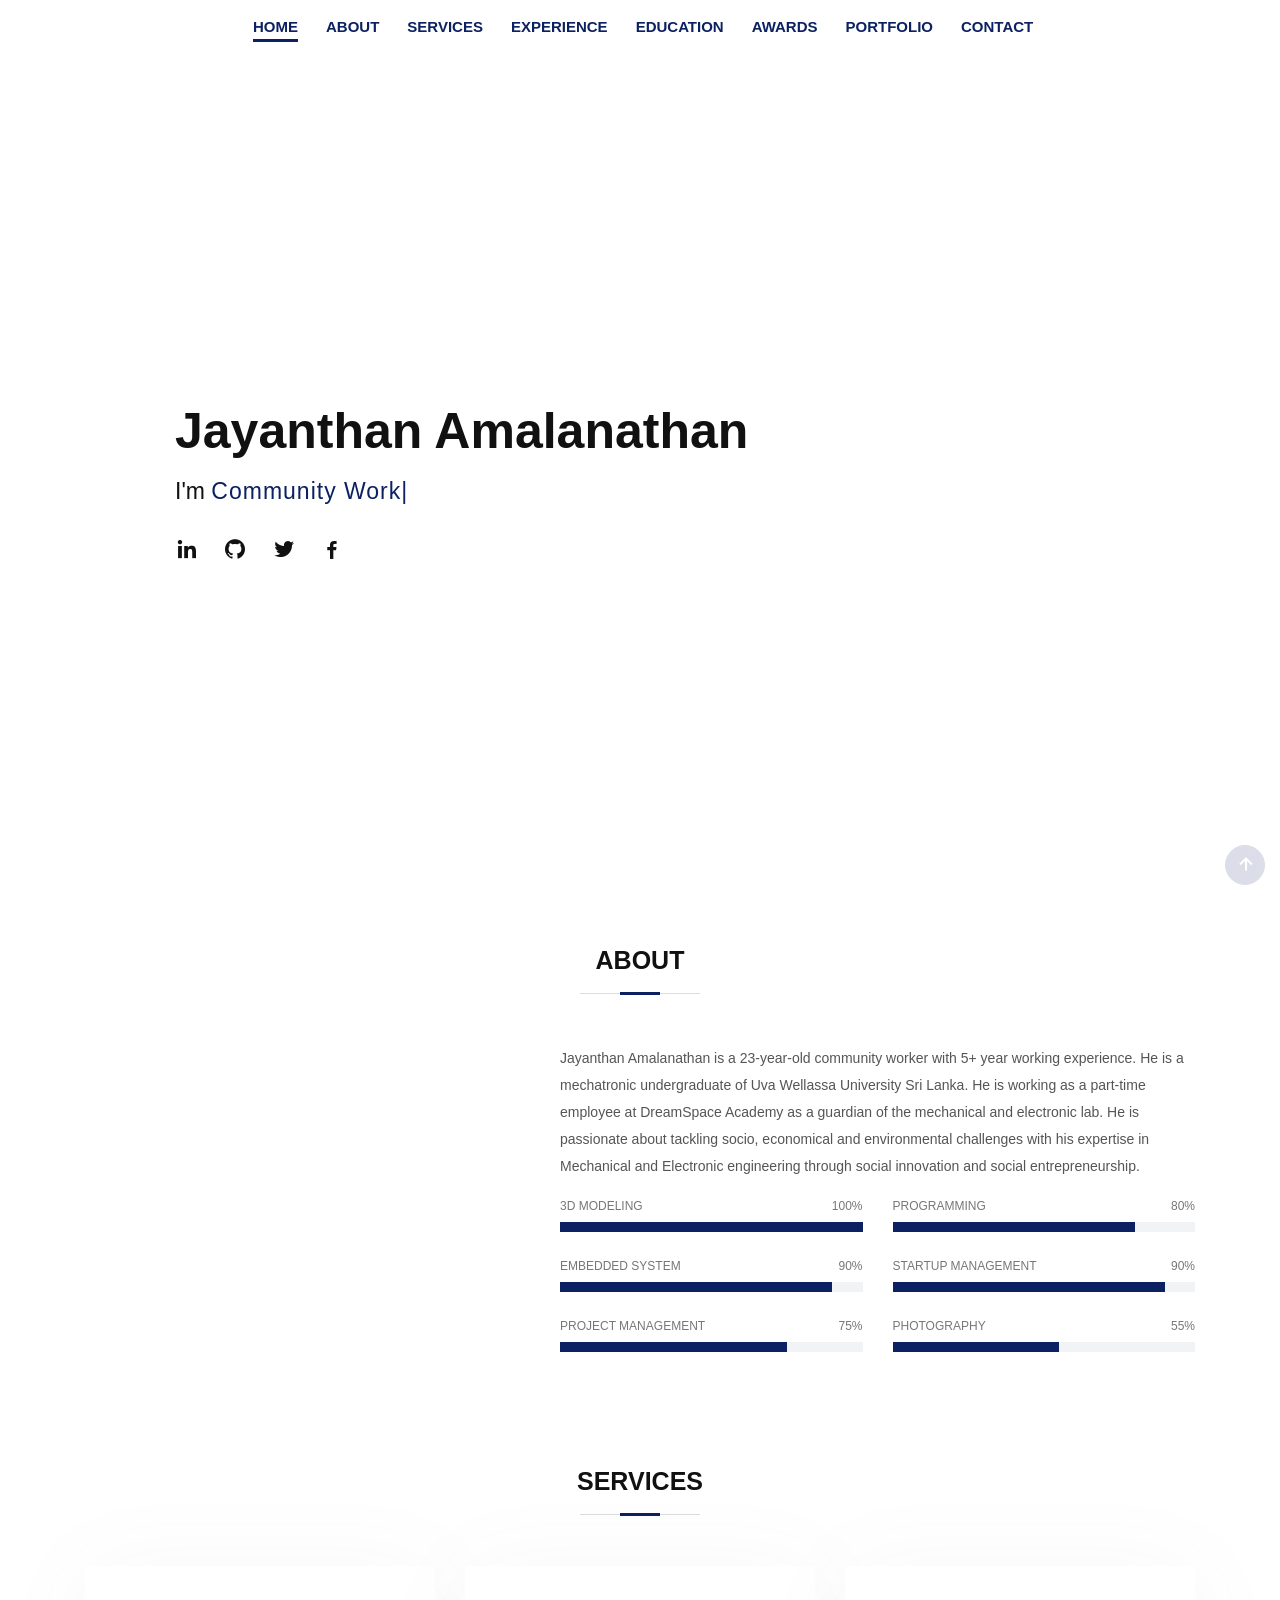
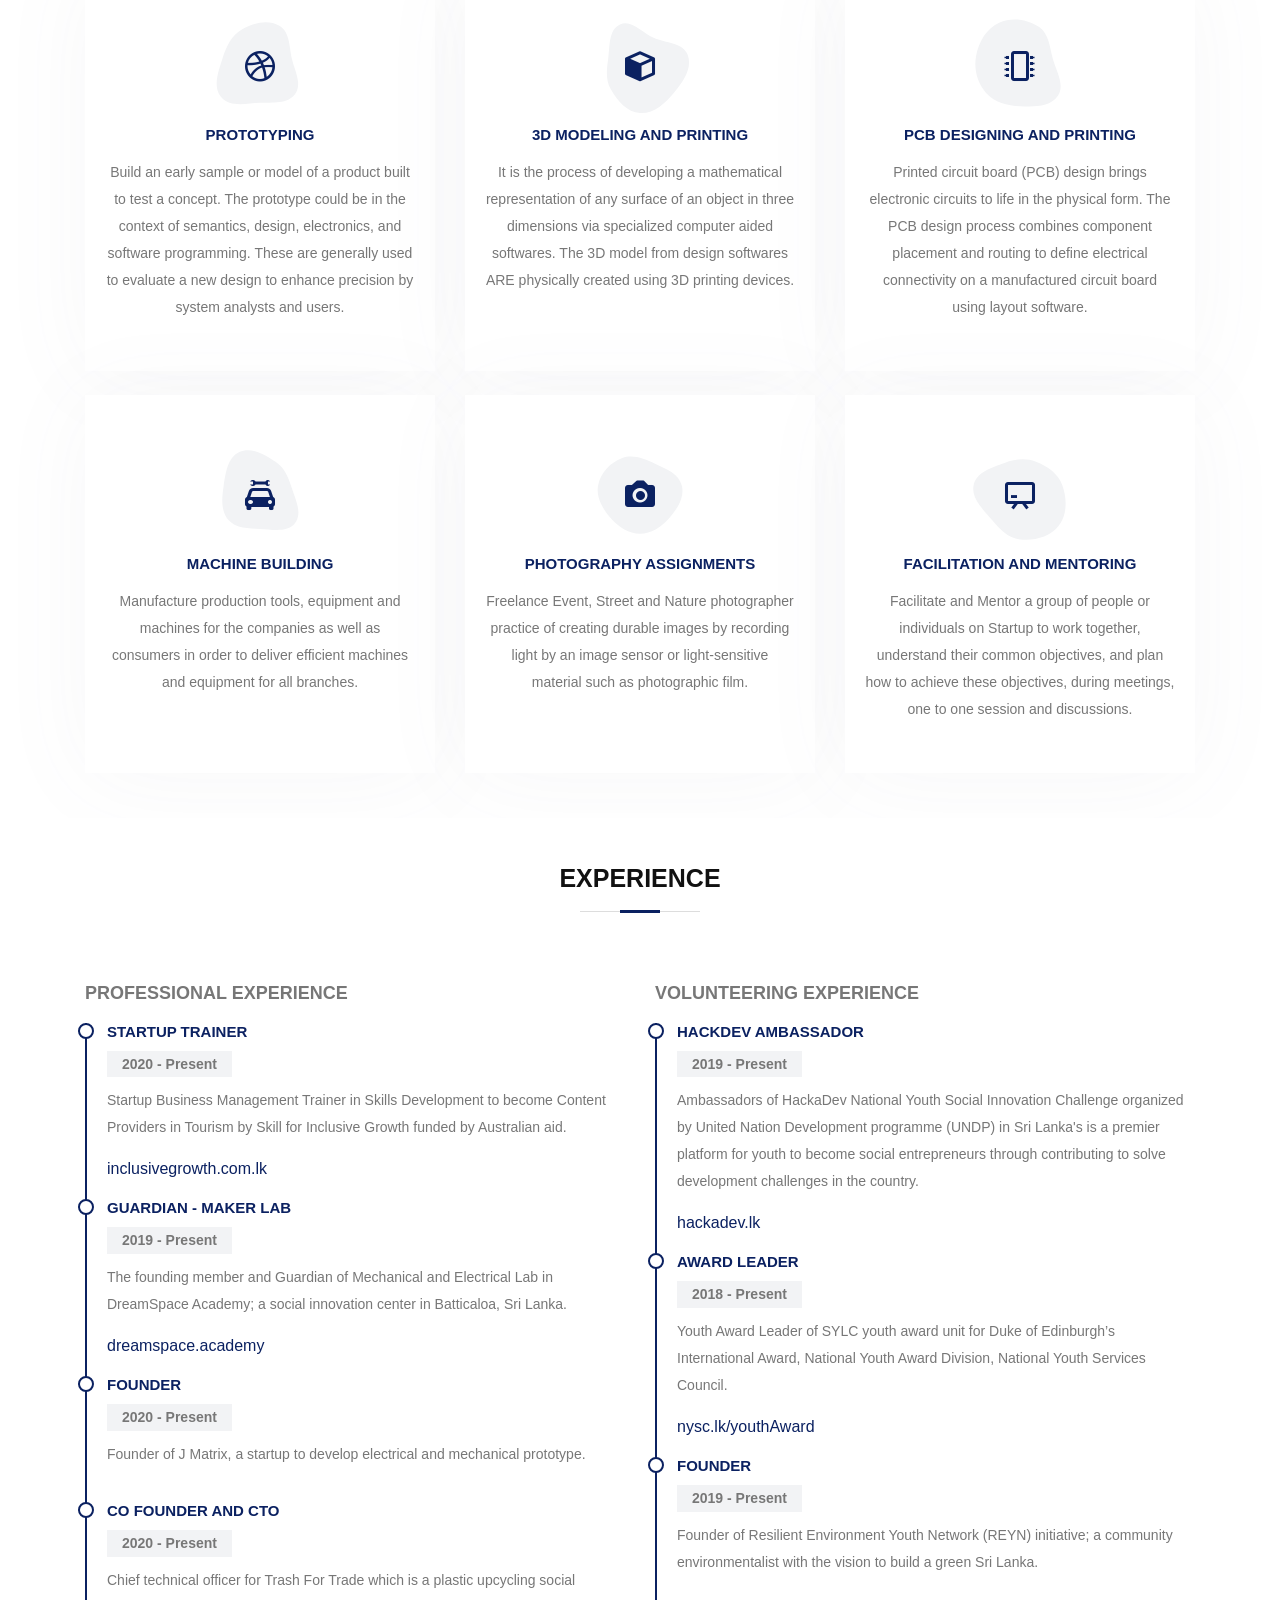
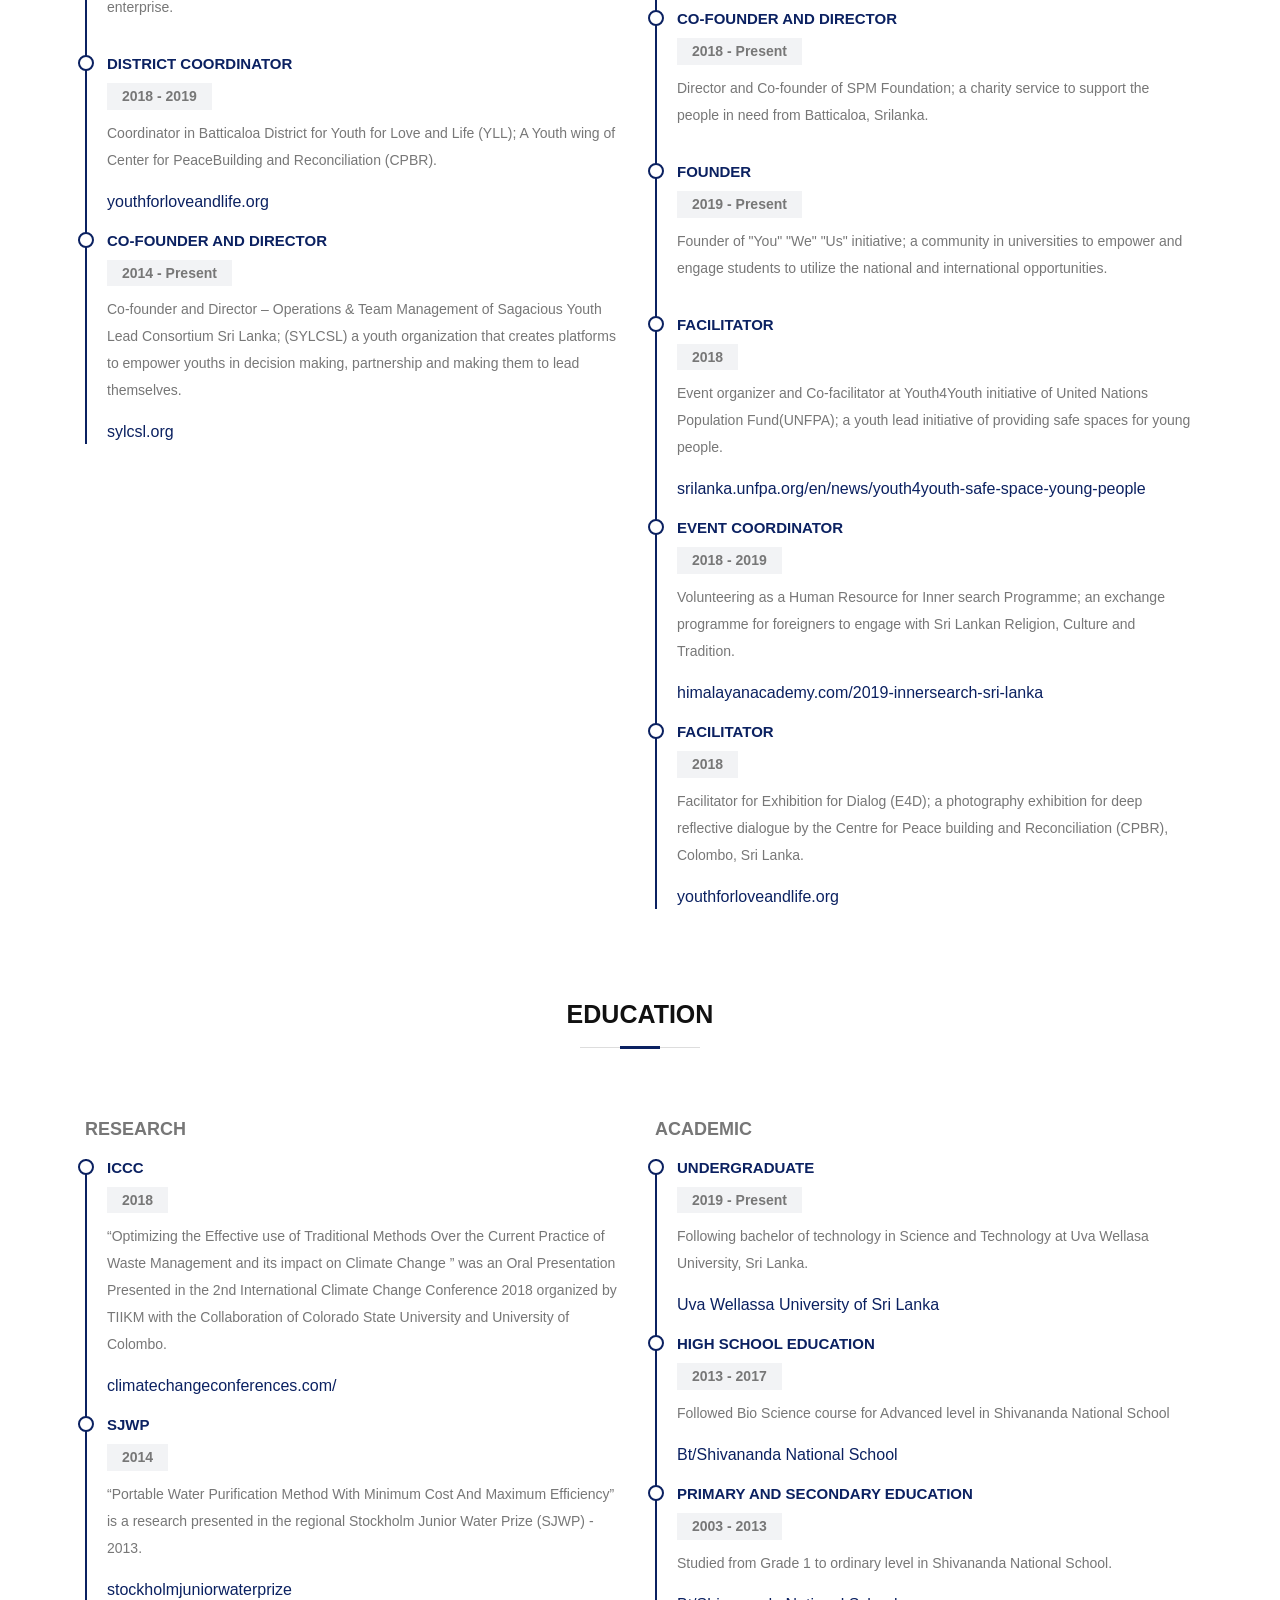
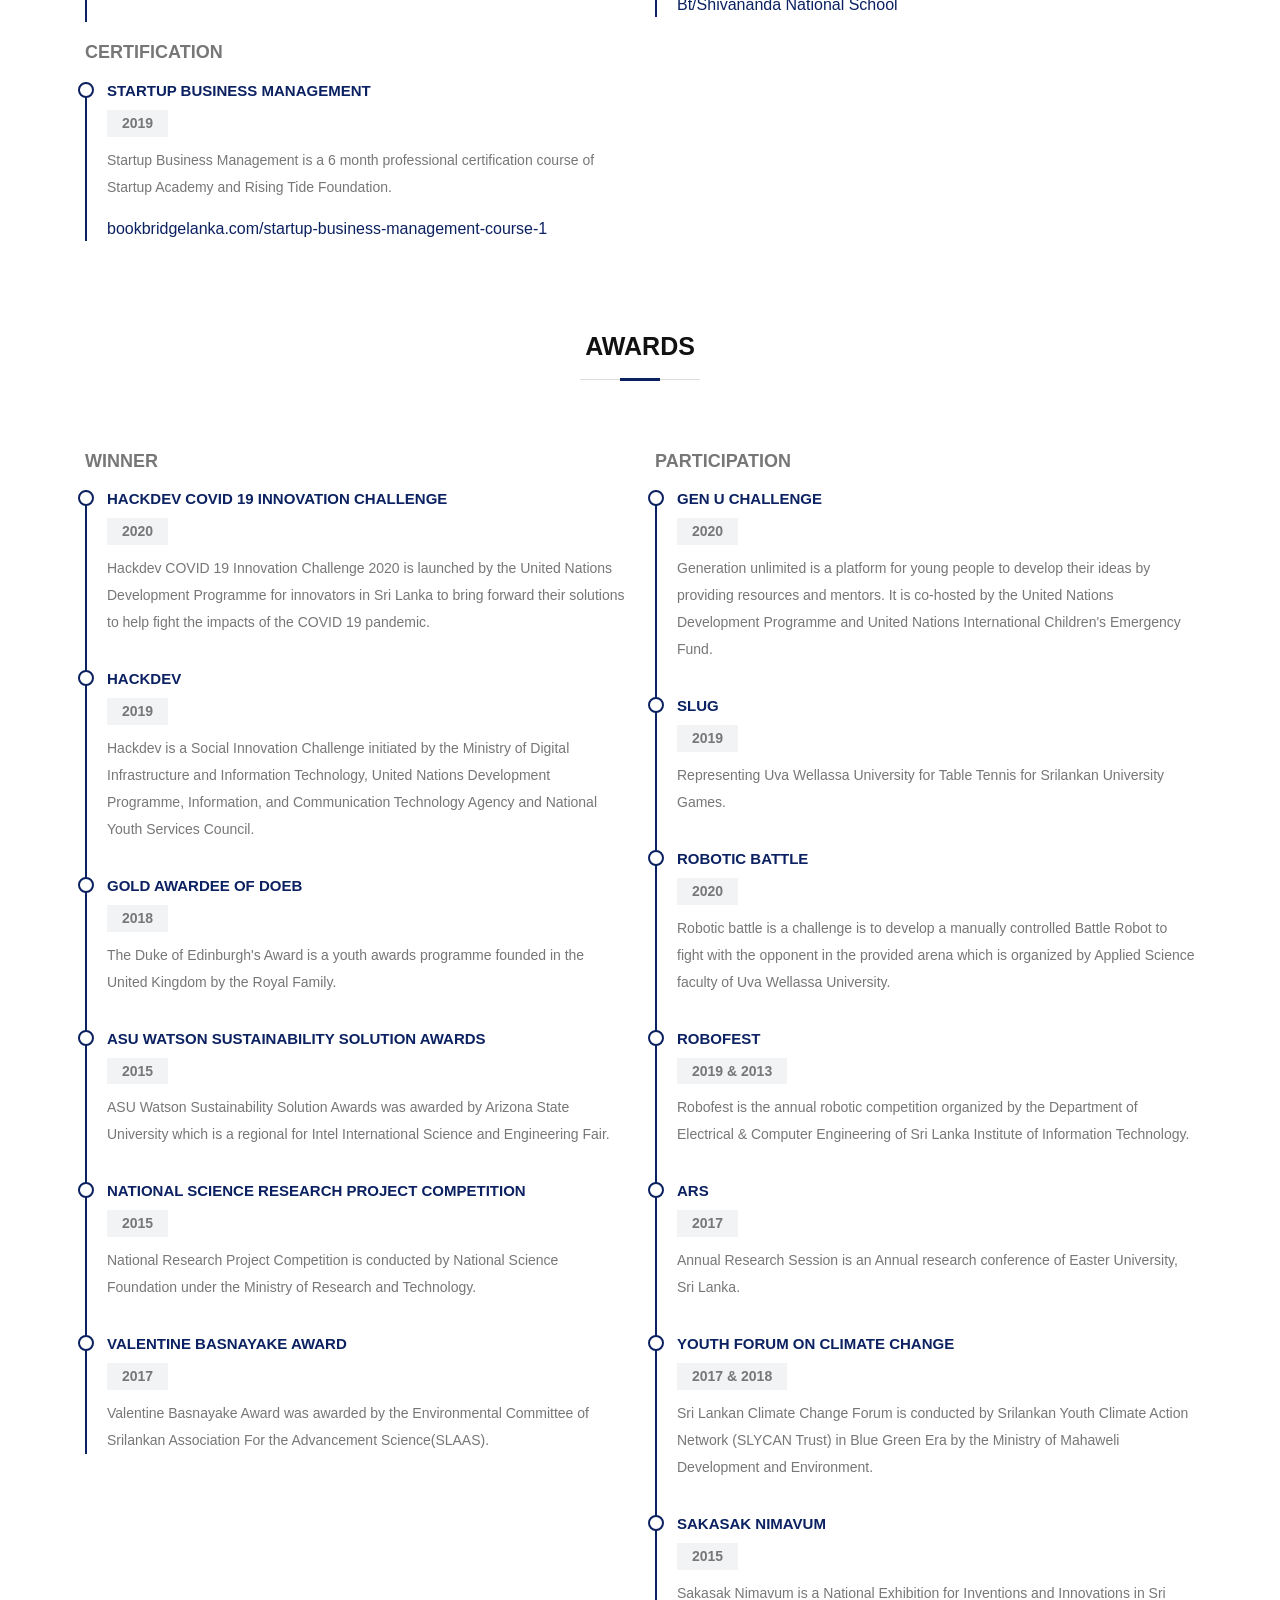
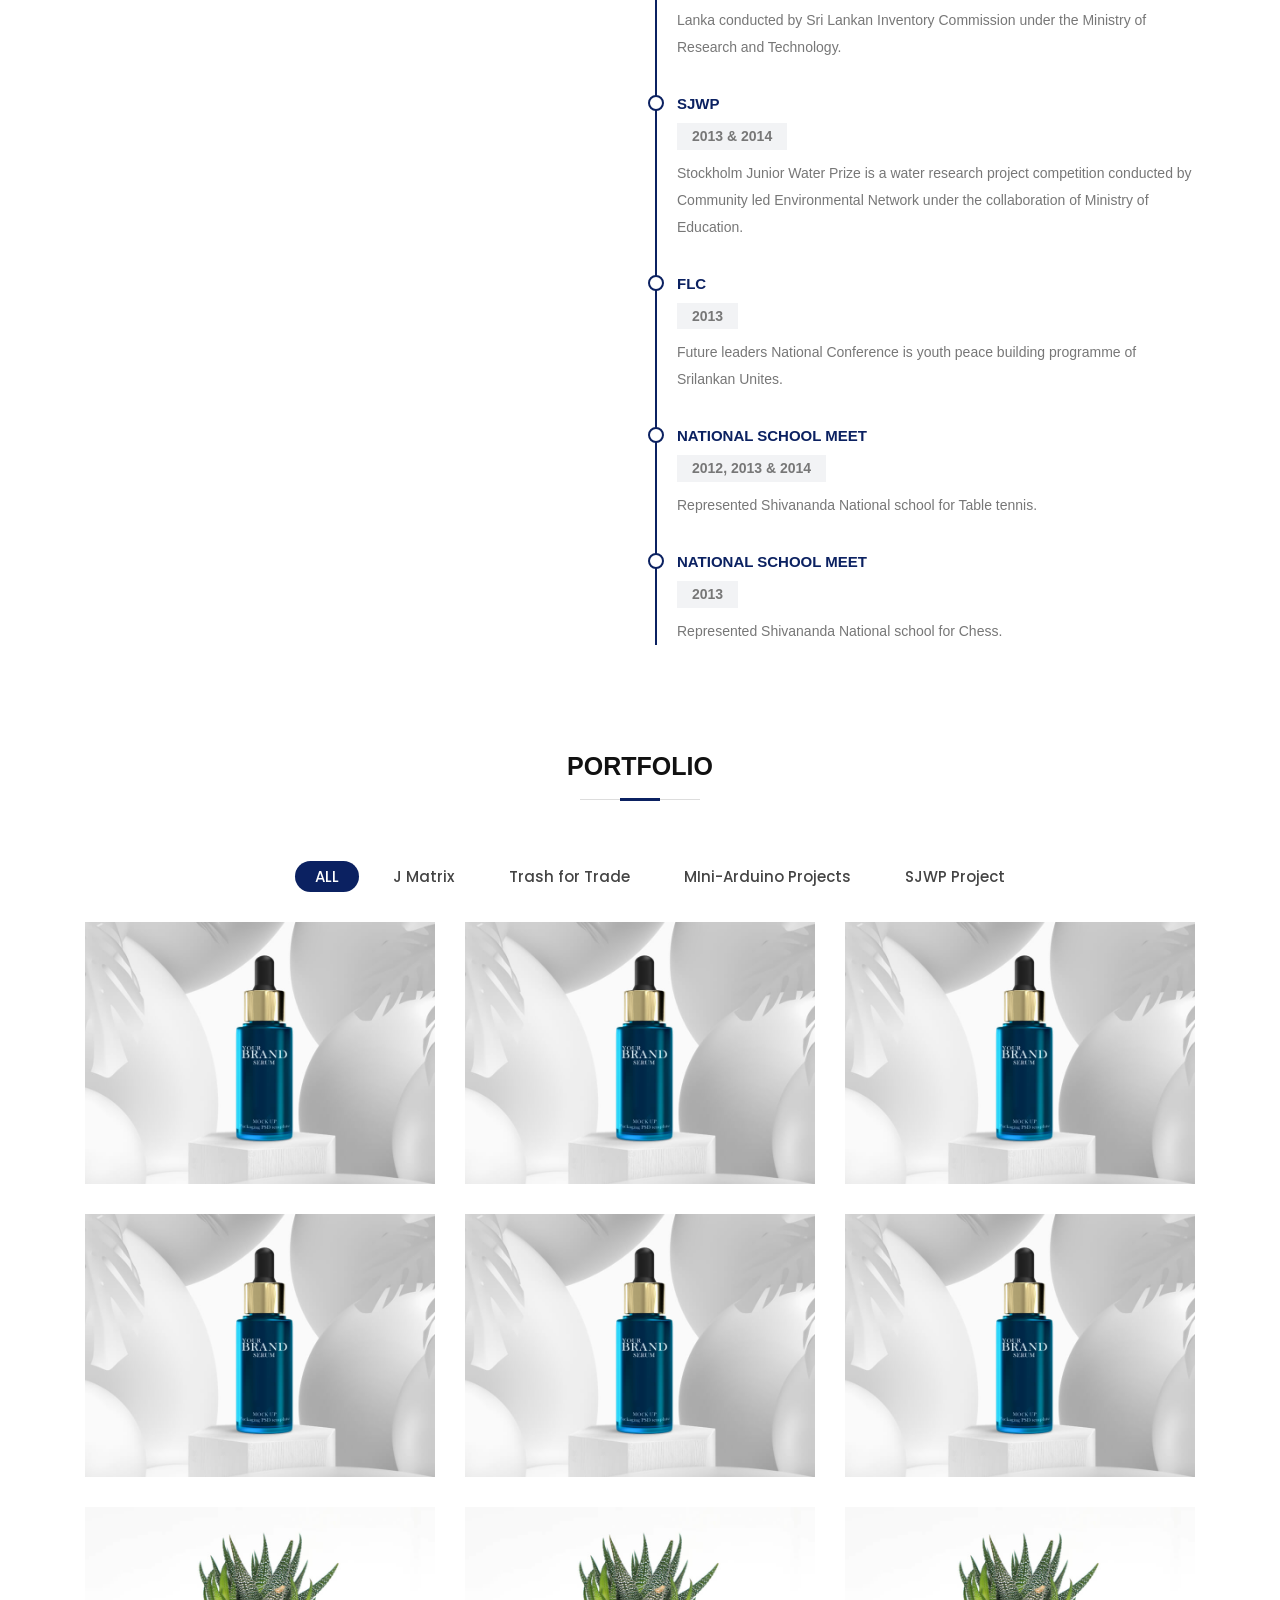
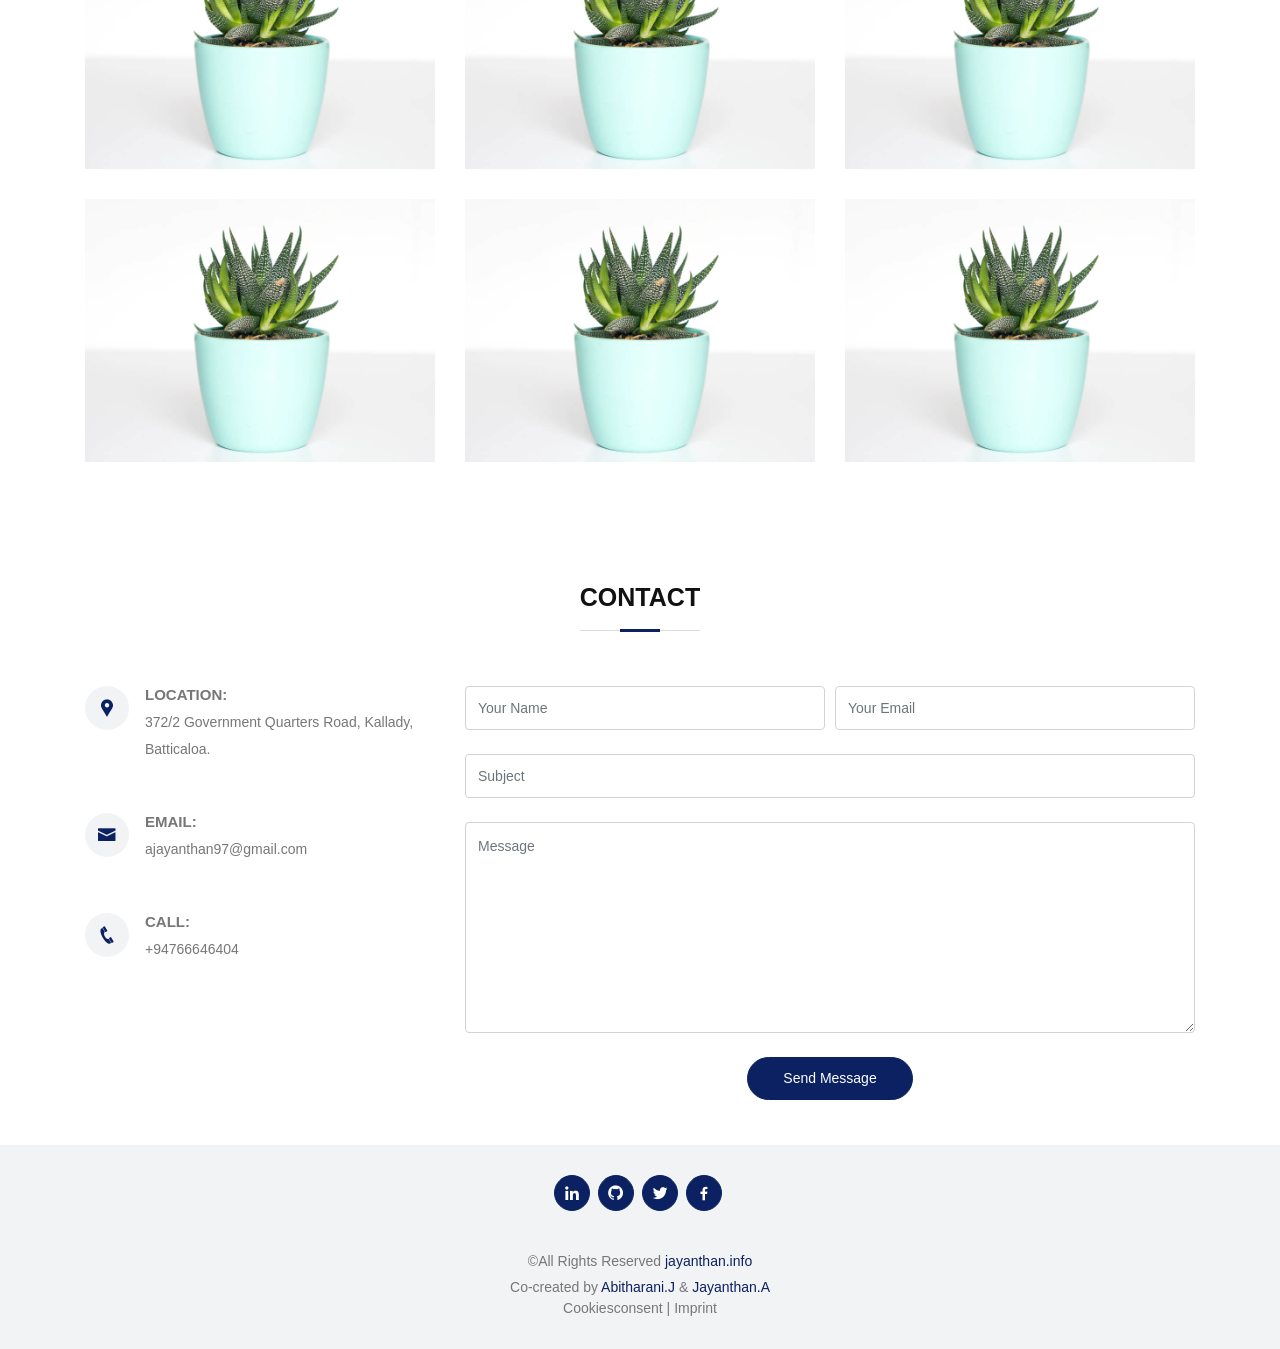
==== index.html @ ddf60fbb "Change Image source files" ====
<!DOCTYPE html>
<html lang="en">

<head>

  <meta charset="utf-8">
  <meta content="width=device-width, initial-scale=1.0" name="viewport">


  <!-- Primary Meta Tags -->
  <title>Jayanthan Amalanathan</title>
  <meta name="title" content="Jayanthan Amalanathan">
  <meta name="description" content="Jayanthan Amalanathan is a 23-year-old community worker with 5+ year of working experience. He is a mechatronic undergraduate of Uva Wellassa University Sri Lanka. He is working as a part-time employee at DreamSpace Academy as a guardian of the mechanical and electronic lab. He is passionate about tackling socio, economical and environmental challenges with his expertise in Mechanical and Electronic engineering through social innovation and social entrepreneurship.">

  <!-- Open Graph / Facebook -->
  <meta property="og:type" content="website">
  <meta property="og:url" content="https://jayanthan.info/">
  <meta property="og:title" content="Jayanthan Amalanathan">
  <meta property="og:description" content="Jayanthan Amalanathan is a 23-year-old community worker with 5+ year of working experience. He is a mechatronic undergraduate of Uva Wellassa University Sri Lanka. He is working as a part-time employee at DreamSpace Academy as a guardian of the mechanical and electronic lab. He is passionate about tackling socio, economical and environmental challenges with his expertise in Mechanical and Electronic engineering through social innovation and social entrepreneurship.">
  <meta property="og:image" content="">

  <!-- Twitter -->
  <meta property="twitter:card" content="summary_large_image">
  <meta property="twitter:url" content="https://jayanthan.info/">
  <meta property="twitter:title" content="Jayanthan Amalanathan">
  <meta property="twitter:description" content="Jayanthan Amalanathan is a 23-year-old community worker with 5+ year of working experience. He is a mechatronic undergraduate of Uva Wellassa University Sri Lanka. He is working as a part-time employee at DreamSpace Academy as a guardian of the mechanical and electronic lab. He is passionate about tackling socio, economical and environmental challenges with his expertise in Mechanical and Electronic engineering through social innovation and social entrepreneurship.">
  <meta property="twitter:image" content="">

<!---Favicon--->
  <link rel="apple-touch-icon" sizes="180x180" href="media\images\favicon\apple-touch-icon.png">
  <link rel="icon" type="image/png" sizes="32x32" href="media\images\favicon\favicon-32x32.png">
  <link rel="icon" type="image/png" sizes="16x16" href="media\images\favicon\favicon-16x16.png">
  <link rel="manifest" href="media\images\favicon\site.webmanifest">

  <!-- Google Fonts -->
  <link href="https://fonts.googleapis.com/css?family=Open+Sans:300,300i,400,400i,600,600i,700,700i|Raleway:300,300i,400,400i,500,500i,600,600i,700,700i|Poppins:300,300i,400,400i,500,500i,600,600i,700,700i" rel="stylesheet">
  <link href='https://cdn.jsdelivr.net/npm/boxicons@2.0.5/css/boxicons.min.css' rel='stylesheet'>
  <!-- Vendor CSS Files -->
  <link href="assets/vendor/bootstrap/css/bootstrap.min.css" rel="stylesheet">
  <link href="assets/vendor/icofont/icofont.min.css" rel="stylesheet">
  <link href="assets/vendor/boxicons/css/boxicons.min.css" rel="stylesheet">
  <link href="assets/vendor/venobox/venobox.css" rel="stylesheet">
  <link href="assets/vendor/owl.carousel/assets/owl.carousel.min.css" rel="stylesheet">
  <link href="assets/vendor/aos/aos.css" rel="stylesheet">

  <!-- Template Main CSS File -->
  <link href="assets/css/style.css" rel="stylesheet">

</head>

<body>

  <!-- ======= Header ======= -->
  <header id="header" class="fixed-top ">
    <div class="container d-flex align-items-center justify-content-between">
    <nav class="nav-menu d-none d-lg-block">
        <ul>
          <li class="active"><a href="index.html">Home</a><div class="underline"></div></li>
          <li><a href="#about">About</a><div class="underline"></div></li>
          <li><a href="#services">Services</a><div class="underline"></div></li>
          <li><a href="#experience">Experience</a><div class="underline"></div></li>
          <li><a href="#education">Education</a><div class="underline"></div></li>
          <li><a href="#awards">Awards</a><div class="underline"></div></li>
          <li><a href="#portfolio">Portfolio</a><div class="underline"></div></li>
          <li><a href="#contact">Contact</a><div class="underline"></div></li>

        </ul>
      </nav><!-- .nav-menu -->
    </div>
  </header><!-- End Header -->

  <!-- ======= Hero Section ======= -->
  <section id="hero" class="d-flex flex-column justify-content-center">
    <div class="container" data-aos="zoom-in" data-aos-delay="100">
      <h1>Jayanthan Amalanathan</h1>
      <p>I'm <span class="typed" data-typed-items="Community Worker, Social Innovator, Mechatronic Engineer, Researcher, Social Entrepreneur, Photographer"></span></p>
      <div class="social-links">
        <a href="https://www.linkedin.com/in/jayanthan-amalanathan/" class="linkedin"><i class="bx bxl-linkedin"></i></a>
        <a href="https://github.com/Jayanthan-Amalanathan" class="github"><i class="bx bxl-github"></i></a>
        <a href="https://twitter.com/Jayanthan_AJ" class="twitter"><i class="bx bxl-twitter"></i></a>
        <a href="https://www.facebook.com/Jayanthanamalanathan" class="facebook"><i class="bx bxl-facebook"></i></a>
      </div>
    </div>
  </section><!-- End Hero -->

  <main id="main">

    <!-- ======= About Section ======= -->
    <section id="about" class="about">
      <div class="container" data-aos="fade-up">

        <div class="section-title">
          <h2>About</h2>
        </div>

        <div class="row">
          <div class="col-lg-5">
            <img src="media\images\jayanthan-website-2.jpg" class="img-fluid" alt="">
          </div>
          <div class="col-lg-7 pt-4 pt-lg-0 content">
            <p>
              Jayanthan Amalanathan is a 23-year-old community worker with 5+ year working experience. He is a mechatronic undergraduate of Uva Wellassa University Sri Lanka. He is working as a part-time employee at DreamSpace Academy as a guardian of the mechanical and electronic lab. He is passionate about tackling socio, economical and environmental challenges with his expertise in Mechanical and Electronic engineering through social innovation and social entrepreneurship.
            </br>
            </p>
                <div class="row skills-content">

                  <div class="col-lg-6">

                    <div class="progress">
                      <span class="skill">3D Modeling <i class="val">100%</i></span>
                      <div class="progress-bar-wrap">
                        <div class="progress-bar" role="progressbar" aria-valuenow="100" aria-valuemin="0" aria-valuemax="100"></div>
                      </div>
                    </div>

                    <div class="progress">
                      <span class="skill">Embedded System <i class="val">90%</i></span>
                      <div class="progress-bar-wrap">
                        <div class="progress-bar" role="progressbar" aria-valuenow="90" aria-valuemin="0" aria-valuemax="100"></div>
                      </div>
                    </div>

                    <div class="progress">
                      <span class="skill">Project Management <i class="val">75%</i></span>
                      <div class="progress-bar-wrap">
                        <div class="progress-bar" role="progressbar" aria-valuenow="75" aria-valuemin="0" aria-valuemax="100"></div>
                      </div>
                    </div>

                  </div>

                  <div class="col-lg-6">

                    <div class="progress">
                      <span class="skill">Programming <i class="val">80%</i></span>
                      <div class="progress-bar-wrap">
                        <div class="progress-bar" role="progressbar" aria-valuenow="80" aria-valuemin="0" aria-valuemax="100"></div>
                      </div>
                    </div>

                    <div class="progress">
                      <span class="skill">Startup Management <i class="val">90%</i></span>
                      <div class="progress-bar-wrap">
                        <div class="progress-bar" role="progressbar" aria-valuenow="90" aria-valuemin="0" aria-valuemax="100"></div>
                      </div>
                    </div>

                    <div class="progress">
                      <span class="skill">Photography <i class="val">55%</i></span>
                      <div class="progress-bar-wrap">
                        <div class="progress-bar" role="progressbar" aria-valuenow="55" aria-valuemin="0" aria-valuemax="100"></div>
                      </div>
                    </div>

                  </div>

                </div>
          </div>
        </div>

      </div>
    </section><!-- End About Section -->

    <!-- ======= Services Section ======= -->
    <section id="services" class="services">
      <div class="container" data-aos="fade-up">

        <div class="section-title">
          <h2>Services</h2>
        </div>

        <div class="row">

          <div class="col-lg-4 col-md-6 col-sm-12 d-flex align-items-stretch" data-aos="zoom-in" data-aos-delay="100">
            <div class="icon-box">
              <div class="icon">
                <svg width="100" height="100" viewBox="0 0 600 600" xmlns="http://www.w3.org/2000/svg">
                  <path stroke="none" stroke-width="0" fill="#f5f5f5" d="M300,521.0016835830174C376.1290562159157,517.8887921683347,466.0731472004068,529.7835943286574,510.70327084640275,468.03025145048787C554.3714126377745,407.6079735673963,508.03601936045806,328.9844924480964,491.2728898941984,256.3432110539036C474.5976632858925,184.082847569629,479.9380746630129,96.60480741107993,416.23090153303,58.64404602377083C348.86323505073057,18.502131276798302,261.93793281208167,40.57373210992963,193.5410806939664,78.93577620505333C130.42746243093433,114.334589627462,98.30271207620316,179.96522072025542,76.75703585869454,249.04625023123273C51.97151888228291,328.5150500222984,13.704378332031375,421.85034740162234,66.52175969318436,486.19268352777647C119.04800174914682,550.1803526380478,217.28368757567262,524.383925680826,300,521.0016835830174"></path>
                </svg>
                <i class="bx bxl-dribbble"></i>
              </div>
              <h4>Prototyping</h4>
              <p>Build an early sample or model of a product built to test a concept. The prototype could be in the context of semantics, design, electronics, and software programming. These are generally used to evaluate a new design to enhance precision by system analysts and users.</p>
            </div>
          </div>

          <div class="col-lg-4 col-md-6 col-sm-12 d-flex align-items-stretch mt-4 mt-md-0" data-aos="zoom-in" data-aos-delay="200">
            <div class="icon-box">
              <div class="icon">
                <svg width="100" height="100" viewBox="0 0 600 600" xmlns="http://www.w3.org/2000/svg">
                  <path stroke="none" stroke-width="0" fill="#f5f5f5" d="M300,582.0697525312426C382.5290701553225,586.8405444964366,449.9789794690241,525.3245884688669,502.5850820975895,461.55621195738473C556.606425686781,396.0723002908107,615.8543463187945,314.28637112970534,586.6730223649479,234.56875336149918C558.9533121215079,158.8439757836574,454.9685369536778,164.00468322053177,381.49747125262974,130.76875717737553C312.15926192815925,99.40240125094834,248.97055460311594,18.661163978235184,179.8680185752513,50.54337015887873C110.5421016452524,82.52863877960104,119.82277516462835,180.83849132639028,109.12597500060166,256.43424936330496C100.08760227029461,320.3096726198365,92.17705696193138,384.0621239912766,124.79988738764834,439.7174275375508C164.83382741302287,508.01625554203684,220.96474134820875,577.5009287672846,300,582.0697525312426"></path>
                </svg>
                <i class='bx bxs-cube'></i>
              </div>
              <h4>3D Modeling and Printing</h4>
              <p>It is the process of developing a mathematical representation of any surface of an object in three dimensions via specialized computer aided softwares. The 3D model from design softwares ARE physically created using 3D printing devices.</p>
            </div>
          </div>

          <div class="col-lg-4 col-md-6 col-sm-12 d-flex align-items-stretch mt-4 mt-lg-0" data-aos="zoom-in" data-aos-delay="300">
            <div class="icon-box">
              <div class="icon">
                <svg width="100" height="100" viewBox="0 0 600 600" xmlns="http://www.w3.org/2000/svg">
                  <path stroke="none" stroke-width="0" fill="#f5f5f5" d="M300,541.5067337569781C382.14930387511276,545.0595476570109,479.8736841581634,548.3450877840088,526.4010558755058,480.5488172755941C571.5218469581645,414.80211281144784,517.5187510058486,332.0715597781072,496.52539010469104,255.14436215662573C477.37192572678356,184.95920475031193,473.57363656557914,105.61284051026155,413.0603344069578,65.22779650032875C343.27470386102294,18.654635553484475,251.2091493199835,5.337323636656869,175.0934190732945,40.62881213300186C97.87086631185822,76.43348514350839,51.98124368387456,156.15599469081315,36.44837278890362,239.84606092416172C21.716077023791087,319.22268207091537,43.775223500013084,401.1760424656574,96.891909868211,461.97329694683043C147.22146801428983,519.5804099606455,223.5754009179313,538.201503339737,300,541.5067337569781"></path>
                </svg>
                <i class='bx bx-microchip'></i>
              </div>
              <h4>PCB Designing and Printing</h4>
              <p>Printed circuit board (PCB) design brings electronic circuits to life in the physical form. The PCB design process combines component placement and routing to define electrical connectivity on a manufactured circuit board using layout software.</p>
            </div>
          </div>

          <div class="col-lg-4 col-md-6 col-sm-12 d-flex align-items-stretch mt-4" data-aos="zoom-in" data-aos-delay="100">
            <div class="icon-box">
              <div class="icon">
                <svg width="100" height="100" viewBox="0 0 600 600" xmlns="http://www.w3.org/2000/svg">
                  <path stroke="none" stroke-width="0" fill="#f5f5f5" d="M300,503.46388370962813C374.79870501325706,506.71871716319447,464.8034551963731,527.1746412648533,510.4981551193396,467.86667711651364C555.9287308511215,408.9015244558933,512.6030010748507,327.5744911775523,490.211057578863,256.5855673507754C471.097692560561,195.9906835881958,447.69079081568157,138.11976852964426,395.19560036434837,102.3242989838813C329.3053358748298,57.3949838291264,248.02791733380457,8.279543830951368,175.87071277845988,42.242879143198664C103.41431057327972,76.34704239035025,93.79494320519305,170.9812938413882,81.28167332365135,250.07896920659033C70.17666984294237,320.27484674793965,64.84698225790005,396.69656628748305,111.28512138212992,450.4950937839243C156.20124167950087,502.5303643271138,231.32542653798444,500.4755392045468,300,503.46388370962813"></path>
                </svg>
                <i class='bx bxs-car-mechanic'></i>
              </div>
              <h4>Machine Building</h4>
              <p>Manufacture production tools, equipment and machines for the companies as well as consumers  in order to deliver efficient machines and equipment for all branches.</p>
            </div>
          </div>

          <div class="col-lg-4 col-md-6 col-sm-12 d-flex align-items-stretch mt-4" data-aos="zoom-in" data-aos-delay="200">
            <div class="icon-box">
              <div class="icon">
                <svg width="100" height="100" viewBox="0 0 600 600" xmlns="http://www.w3.org/2000/svg">
                  <path stroke="none" stroke-width="0" fill="#f5f5f5" d="M300,532.3542879108572C369.38199826031484,532.3153073249985,429.10787420159085,491.63046689027357,474.5244479745417,439.17860296908856C522.8885846962883,383.3225815378663,569.1668002868075,314.3205725914397,550.7432151929288,242.7694973846089C532.6665558377875,172.5657663291529,456.2379748765914,142.6223662098291,390.3689995646985,112.34683881706744C326.66090330228417,83.06452184765237,258.84405631176094,53.51806209861945,193.32584062364296,78.48882559362697C121.61183558270385,105.82097193414197,62.805066853699245,167.19869350419734,48.57481801355237,242.6138429142374C34.843463184063346,315.3850353017275,76.69343916112496,383.4422959591041,125.22947124332185,439.3748458443577C170.7312796277747,491.8107796887764,230.57421082200815,532.3932930995766,300,532.3542879108572"></path>
                </svg>
                <i class='bx bxs-camera' ></i>
              </div>
              <h4>Photography Assignments</h4>
              <p>Freelance Event, Street and Nature photographer practice of creating durable images by recording light by an image sensor or light-sensitive material such as photographic film.</p>
            </div>
          </div>

          <div class="col-lg-4 col-md-6 col-sm-12 d-flex align-items-stretch mt-4" data-aos="zoom-in" data-aos-delay="300">
            <div class="icon-box">
              <div class="icon">
                <svg width="100" height="100" viewBox="0 0 600 600" xmlns="http://www.w3.org/2000/svg">
                  <path stroke="none" stroke-width="0" fill="#f5f5f5" d="M300,566.797414625762C385.7384707136149,576.1784315230908,478.7894351017131,552.8928747891023,531.9192734346935,484.94944893311C584.6109503024035,417.5663521118492,582.489472248146,322.67544863468447,553.9536738515405,242.03673114598146C529.1557734026468,171.96086150256528,465.24506316201064,127.66468636344209,395.9583748389544,100.7403814666027C334.2173773831606,76.7482773500951,269.4350130405921,84.62216499799875,207.1952322260088,107.2889140133804C132.92018162631612,134.33871894543012,41.79353780512637,160.00259165414826,22.644507872594943,236.69541883565114C3.319112789854554,314.0945973066697,72.72355303640163,379.243833228382,124.04198916343866,440.3218312028393C172.9286146004772,498.5055451809895,224.45579914871206,558.5317968840102,300,566.797414625762"></path>
                </svg>
                <i class='bx bx-chalkboard' ></i>
              </div>
              <h4>Facilitation and Mentoring</h4>
              <p>Facilitate and Mentor a group of people or individuals on Startup to work together, understand their common objectives, and plan how to achieve these objectives, during meetings, one to one session and  discussions.</p>
            </div>
          </div>

        </div>

      </div>
    </section><!-- End Services Section -->

    <!-- ======= Education Section ======= -->
    <section id="experience" class="resume">
      <div class="container" data-aos="fade-up">

        <div class="section-title">
          <h2>Experience</h2>
        </div>

        <div class="row">
          <div class="col-lg-6">
            <h3 class="resume-title">Professional Experience</h3>
            <div class="resume-item">
              <h4>Startup Trainer</h4>
              <h5>2020 - Present</h5>
              <p>Startup Business Management Trainer in Skills Development to become Content Providers in Tourism by Skill for Inclusive Growth funded by Australian aid.</p>
              <a href="https://inclusivegrowth.com.lk/" target="_blank">inclusivegrowth.com.lk</a>
            </div>
            <div class="resume-item">
              <h4>Guardian - Maker Lab</h4>
              <h5>2019 - Present</h5>
              <p>The founding member and Guardian of Mechanical and Electrical Lab in DreamSpace Academy; a social innovation center in Batticaloa, Sri Lanka.</p>
              <a href="https://www.dreamspace.academy/index.php" target="_blank">dreamspace.academy</a>
            </div>
            <div class="resume-item">
              <h4>Founder</h4>
              <h5>2020 - Present</h5>
              <p>Founder of J Matrix, a startup to develop electrical and mechanical prototype.</p>
            </div>
            <div class="resume-item">
              <h4>Co Founder and CTO</h4>
              <h5>2020 - Present</h5>
              <p>Chief technical officer for Trash For Trade which is a plastic upcycling social enterprise.</p>
            </div>
            <div class="resume-item">
              <h4>District Coordinator</h4>
              <h5>2018 - 2019</h5>
              <p>Coordinator in Batticaloa District for Youth for Love and Life (YLL); A Youth wing of Center for PeaceBuilding and Reconciliation (CPBR).</p>
              <a href="https://youthforloveandlife.org/index.php " target="_blank">youthforloveandlife.org</a>
            </div>
            <div class="resume-item">
              <h4>Co-founder and Director</h4>
              <h5>2014 - Present</h5>
              <p>Co-founder and Director – Operations & Team Management of Sagacious Youth Lead Consortium Sri Lanka;  (SYLCSL) a youth organization that creates platforms to empower youths in decision making, partnership and making them to lead themselves.</p>
              <a href="www.sylcsl.org" target="_blank">sylcsl.org</a>
            </div>
          </div>

          <div class="col-lg-6">
            <h3 class="resume-title">Volunteering Experience</h3>
            <div class="resume-item">
              <h4>Hackdev Ambassador</h4>
              <h5>2019 - Present</h5>
              <p>Ambassadors of HackaDev National Youth Social Innovation Challenge organized by United Nation Development programme (UNDP) in Sri Lanka's is a premier platform for youth to become social entrepreneurs through contributing to solve development challenges in the country.</p>
              <a href="https://hackadev.lk/#!/" target="_blank">hackadev.lk</a>
            </div>
            <div class="resume-item">
              <h4>Award Leader</h4>
              <h5>2018 - Present</h5>
              <p>Youth Award Leader of SYLC youth award unit for Duke of Edinburgh’s International Award, National Youth Award Division, National Youth Services Council.</p>
              <a href="https://www.nysc.lk/youthAward_e.php" target="_blank">nysc.lk/youthAward</a>
            </div>
            <div class="resume-item">
              <h4>Founder</h4>
              <h5>2019 - Present</h5>
              <p>Founder of Resilient Environment Youth Network (REYN) initiative; a community environmentalist with the vision to build a green Sri Lanka.</p>
            </div>
            <div class="resume-item">
              <h4>Co-Founder and Director</h4>
              <h5>2018 - Present</h5>
              <p>Director and Co-founder of SPM Foundation; a charity service to support the people in need from Batticaloa, Srilanka.</p>
            </div>
            <div class="resume-item">
              <h4>Founder</h4>
              <h5>2019 - Present</h5>
              <p> Founder of "You" "We" "Us" initiative; a community in universities to empower and engage students to utilize the national and international opportunities.</p>
            </div>
            <div class="resume-item">
              <h4>Facilitator</h4>
              <h5>2018</h5>
              <p>Event organizer and Co-facilitator at Youth4Youth initiative of United Nations Population Fund(UNFPA); a youth lead initiative of providing safe spaces for young people.</p>
              <a href="https://srilanka.unfpa.org/en/news/youth4youth-safe-space-young-people" target="_blank">srilanka.unfpa.org/en/news/youth4youth-safe-space-young-people</a>
            </div>
            <div class="resume-item">
              <h4>Event Coordinator</h4>
              <h5>2018 - 2019</h5>
              <p>Volunteering as a Human Resource for Inner search Programme; an exchange programme for foreigners to engage with Sri Lankan Religion, Culture and Tradition.</p>
              <a href="https://www.himalayanacademy.com/view/2019-innersearch-sri-lanka" target="_blank">himalayanacademy.com/2019-innersearch-sri-lanka</a>
            </div>
            <div class="resume-item">
              <h4>Facilitator</h4>
              <h5>2018</h5>
              <p>Facilitator for Exhibition for Dialog (E4D); a photography exhibition for deep reflective dialogue by the Centre for Peace building and Reconciliation (CPBR), Colombo, Sri Lanka.</p>
              <a href="https://youthforloveandlife.org/index.php" target="_blank">youthforloveandlife.org</a>
            </div>


          </div>
        </div>
      </div>
    </section><!-- End Resume Section -->

<!--Education-->
    <section id="education" class="resume">
      <div class="container" data-aos="fade-up">

        <div class="section-title">
          <h2>Education</h2>
        </div>

        <div class="row">
          <div class="col-lg-6">
            <h3 class="resume-title">Research</h3>
            <div class="resume-item">
              <h4>ICCC</h4>
              <h5>2018</h5>
              <p>“Optimizing the Effective use of Traditional Methods Over the Current Practice of Waste Management and its impact on Climate Change ” was an Oral Presentation Presented in the 2nd International Climate Change Conference 2018 organized by TIIKM with the Collaboration of Colorado State University and University of Colombo.</p>
              <a href="https://climatechangeconferences.com/" target="_blank">climatechangeconferences.com/</a>
            </div>
            <div class="resume-item">
              <h4>SJWP</h4>
              <h5>2014</h5>
              <p>“Portable Water Purification Method With Minimum Cost And Maximum Efficiency” is a research presented in the regional Stockholm Junior Water Prize (SJWP) - 2013.</p>
              <a href="https://www.siwi.org/prizes/stockholmjuniorwaterprize/" target="_blank">stockholmjuniorwaterprize</a>
            </div>
            <h3 class="resume-title">Certification</h3>
            <div class="resume-item">
              <h4>Startup Business Management</h4>
              <h5>2019</h5>
              <p>Startup Business Management is a 6 month professional certification course of Startup Academy and Rising Tide Foundation.</p>
              <a href="https://www.bookbridgelanka.com/bookings-checkout/startup-business-management-course-1" target="_blank">bookbridgelanka.com/startup-business-management-course-1</a>
            </div>
          </div>

          <div class="col-lg-6">
            <h3 class="resume-title">Academic</h3>
            <div class="resume-item">
              <h4>Undergraduate</h4>
              <h5>2019 - Present</h5>
              <p>Following bachelor of technology in Science and Technology at Uva Wellasa University, Sri Lanka.</p>
              <a href="http://www.uwu.ac.lk/" target="_blank">Uva Wellassa University of Sri Lanka</a>
            </div>
            <div class="resume-item">
              <h4>High school education</h4>
              <h5>2013 - 2017</h5>
              <p>Followed Bio Science course for Advanced level in Shivananda National School</p>
              <a href="https://shivanandavidyalaya.org/" target="_blank">Bt/Shivananda National School</a>
            </div>
            <div class="resume-item">
              <h4>Primary and Secondary Education</h4>
              <h5>2003 - 2013</h5>
              <p>Studied from Grade 1 to ordinary level in Shivananda National School.</p>
              <a href="https://shivanandavidyalaya.org/" target="_blank">Bt/Shivananda National School</a>
            </div>

          </div>
        </div>
      </div>
    </section>

    <!--Awards-->
    <section id="awards" class="resume">
      <div class="container" data-aos="fade-up">

        <div class="section-title">
          <h2>Awards</h2>
        </div>

        <div class="row">
          <div class="col-lg-6">
            <h3 class="resume-title">Winner</h3>
            <div class="resume-item">
              <h4>Hackdev COVID 19 Innovation Challenge</h4>
              <h5>2020</h5>
              <p>Hackdev COVID 19 Innovation Challenge 2020 is launched by the United Nations Development Programme for innovators in Sri Lanka to bring forward their solutions to help fight the impacts of the COVID 19 pandemic.</p>
            </div>
            <div class="resume-item">
              <h4>Hackdev</h4>
              <h5>2019</h5>
              <p>Hackdev is a Social Innovation Challenge initiated by the Ministry of Digital Infrastructure and Information Technology, United Nations Development Programme, Information, and Communication Technology Agency and National Youth Services Council.</p>
            </div>
            <div class="resume-item">
              <h4>Gold Awardee of DOEB</h4>
              <h5>2018</h5>
              <p>The Duke of Edinburgh's Award is a youth awards programme founded in the United Kingdom by the Royal Family.</p>
            </div>
            <div class="resume-item">
              <h4>ASU Watson Sustainability Solution Awards</h4>
              <h5>2015</h5>
              <p>ASU Watson Sustainability Solution Awards was awarded by  Arizona State University which is a regional for Intel International Science and Engineering Fair.</p>
            </div>
            <div class="resume-item">
              <h4>National Science Research project competition</h4>
              <h5>2015</h5>
              <p>National Research Project Competition is conducted by National Science Foundation under the Ministry of Research and Technology.</p>
            </div>
            <div class="resume-item">
              <h4>Valentine Basnayake Award</h4>
              <h5>2017</h5>
              <p>Valentine Basnayake Award was awarded by the Environmental Committee of Srilankan Association For the Advancement Science(SLAAS).</p>
            </div>
          </div>

          <div class="col-lg-6">
            <h3 class="resume-title">Participation</h3>
            <div class="resume-item">
              <h4>Gen U Challenge</h4>
              <h5>2020</h5>
              <p>Generation unlimited is a platform for young people to develop their ideas by providing resources and mentors. It is co-hosted by the United Nations Development Programme and United Nations International Children's Emergency Fund.</p>
            </div>
            <div class="resume-item">
              <h4>SLUG</h4>
              <h5>2019</h5>
              <p>Representing Uva Wellassa University for Table Tennis for Srilankan University Games.</p>
            </div>
            <div class="resume-item">
              <h4>Robotic Battle</h4>
              <h5>2020</h5>
              <p>Robotic battle is a challenge is to develop a manually controlled Battle Robot to fight with the opponent in the provided arena which is organized by Applied Science faculty of Uva Wellassa University.</p>
            </div>
            <div class="resume-item">
              <h4>Robofest</h4>
              <h5>2019 & 2013</h5>
              <p>Robofest is the annual robotic competition organized by the Department of Electrical & Computer Engineering of Sri Lanka Institute of Information Technology.</p>
            </div>
            <div class="resume-item">
              <h4>ARS</h4>
              <h5>2017</h5>
              <p>Annual Research Session is an Annual research conference of Easter University, Sri Lanka.</p>
            </div>
            <div class="resume-item">
              <h4>Youth Forum on Climate Change</h4>
              <h5>2017 & 2018</h5>
              <p>Sri Lankan Climate Change Forum is conducted by Srilankan Youth Climate Action Network (SLYCAN Trust) in Blue Green Era by the Ministry of Mahaweli Development and Environment.</p>
            </div>
            <div class="resume-item">
              <h4>Sakasak Nimavum</h4>
              <h5>2015</h5>
              <p>Sakasak Nimavum is a National Exhibition for Inventions and Innovations in Sri Lanka conducted by Sri Lankan Inventory Commission under the Ministry of Research and Technology.</p>
            </div>
            <div class="resume-item">
              <h4>SJWP</h4>
              <h5>2013 & 2014</h5>
              <p>Stockholm Junior Water Prize is a water research project competition conducted by Community led Environmental Network under the collaboration of Ministry of Education.</p>
            </div>
            <div class="resume-item">
              <h4>FLC</h4>
              <h5>2013</h5>
              <p>Future leaders National Conference is youth peace building programme of Srilankan Unites.</p>
            </div>
            <div class="resume-item">
              <h4>National School Meet</h4>
              <h5>2012, 2013 & 2014</h5>
              <p>Represented Shivananda National school for Table tennis.</p>
            </div>
            <div class="resume-item">
              <h4>National School Meet</h4>
              <h5>2013</h5>
              <p>Represented Shivananda National school for Chess.</p>
            </div>

          </div>
        </div>
      </div>
    </section>


    <!-- ======= Portfolio Section ======= -->
    <section id="portfolio" class="portfolio">
      <div class="container" data-aos="fade-up">

        <div class="section-title">
          <h2>Portfolio</h2>
        </div>

        <div class="row">
          <div class="col-lg-12 d-flex justify-content-center">
            <ul id="portfolio-flters">
              <li data-filter="*" class="filter-active">ALL</li>
              <li data-filter=".filter-jmatrix">J Matrix</li>
              <li data-filter=".filter-t4t">Trash for Trade</li>
              <li data-filter=".filter-arduino">MIni-Arduino Projects</li>
              <li data-filter=".filter-sjwp">SJWP Project</li>
            </ul>
          </div>
        </div>

        <div class="row portfolio-container">

          <div class="col-lg-4 col-md-6 portfolio-item filter-t4t">
            <img src="media\images\portfolio\portfolio-2.jpg" class="img-fluid" alt="">
            <div class="portfolio-info">
              <h4>App 1</h4>
              <p>App</p>
              <a href="assets/img/portfolio/portfolio-1.jpg" data-gall="portfolioGallery" class="venobox preview-link" title="App 1"><i class="bx bx-plus"></i></a>
              <a href="portfolio-details.html" class="details-link" title="More Details"><i class="bx bx-link"></i></a>
            </div>
          </div>

          <div class="col-lg-4 col-md-6 portfolio-item filter-t4t">
            <img src="media\images\portfolio\portfolio-2.jpg" class="img-fluid" alt="">
            <div class="portfolio-info">
              <h4>App 1</h4>
              <p>App</p>
              <a href="assets/img/portfolio/portfolio-1.jpg" data-gall="portfolioGallery" class="venobox preview-link" title="App 1"><i class="bx bx-plus"></i></a>
              <a href="portfolio-details.html" class="details-link" title="More Details"><i class="bx bx-link"></i></a>
            </div>
          </div>

          <div class="col-lg-4 col-md-6 portfolio-item filter-t4t">
            <img src="media\images\portfolio\portfolio-2.jpg" class="img-fluid" alt="">
            <div class="portfolio-info">
              <h4>App 1</h4>
              <p>App</p>
              <a href="assets/img/portfolio/portfolio-1.jpg" data-gall="portfolioGallery" class="venobox preview-link" title="App 1"><i class="bx bx-plus"></i></a>
              <a href="portfolio-details.html" class="details-link" title="More Details"><i class="bx bx-link"></i></a>
            </div>
          </div>

          <div class="col-lg-4 col-md-6 portfolio-item filter-arduino">
            <img src="assets/img/portfolio/portfolio-2.jpg" class="img-fluid" alt="">
            <div class="portfolio-info">
              <h4>Web 3</h4>
              <p>Web</p>
              <a href="assets/img/portfolio/portfolio-2.jpg" data-gall="portfolioGallery" class="venobox preview-link" title="Web 3"><i class="bx bx-plus"></i></a>
              <a href="portfolio-details.html" class="details-link" title="More Details"><i class="bx bx-link"></i></a>
            </div>
          </div>

          <div class="col-lg-4 col-md-6 portfolio-item filter-arduino">
            <img src="assets/img/portfolio/portfolio-2.jpg" class="img-fluid" alt="">
            <div class="portfolio-info">
              <h4>Web 3</h4>
              <p>Web</p>
              <a href="assets/img/portfolio/portfolio-2.jpg" data-gall="portfolioGallery" class="venobox preview-link" title="Web 3"><i class="bx bx-plus"></i></a>
              <a href="portfolio-details.html" class="details-link" title="More Details"><i class="bx bx-link"></i></a>
            </div>
          </div>

          <div class="col-lg-4 col-md-6 portfolio-item filter-arduino">
            <img src="assets/img/portfolio/portfolio-2.jpg" class="img-fluid" alt="">
            <div class="portfolio-info">
              <h4>Web 3</h4>
              <p>Web</p>
              <a href="assets/img/portfolio/portfolio-2.jpg" data-gall="portfolioGallery" class="venobox preview-link" title="Web 3"><i class="bx bx-plus"></i></a>
              <a href="portfolio-details.html" class="details-link" title="More Details"><i class="bx bx-link"></i></a>
            </div>
          </div>

          <div class="col-lg-4 col-md-6 portfolio-item filter-sjwp">
            <img src="assets/img/portfolio/portfolio-4.jpg" class="img-fluid" alt="">
            <div class="portfolio-info">
              <h4>Card 2</h4>
              <p>Card</p>
              <a href="assets/img/portfolio/portfolio-4.jpg" data-gall="portfolioGallery" class="venobox preview-link" title="Card 2"><i class="bx bx-plus"></i></a>
              <a href="portfolio-details.html" class="details-link" title="More Details"><i class="bx bx-link"></i></a>
            </div>
          </div>

          <div class="col-lg-4 col-md-6 portfolio-item filter-sjwp">
            <img src="assets/img/portfolio/portfolio-4.jpg" class="img-fluid" alt="">
            <div class="portfolio-info">
              <h4>Card 2</h4>
              <p>Card</p>
              <a href="assets/img/portfolio/portfolio-4.jpg" data-gall="portfolioGallery" class="venobox preview-link" title="Card 2"><i class="bx bx-plus"></i></a>
              <a href="portfolio-details.html" class="details-link" title="More Details"><i class="bx bx-link"></i></a>
            </div>
          </div>

          <div class="col-lg-4 col-md-6 portfolio-item filter-sjwp">
            <img src="assets/img/portfolio/portfolio-4.jpg" class="img-fluid" alt="">
            <div class="portfolio-info">
              <h4>Card 2</h4>
              <p>Card</p>
              <a href="assets/img/portfolio/portfolio-4.jpg" data-gall="portfolioGallery" class="venobox preview-link" title="Card 2"><i class="bx bx-plus"></i></a>
              <a href="portfolio-details.html" class="details-link" title="More Details"><i class="bx bx-link"></i></a>
            </div>
          </div>

          <div class="col-lg-4 col-md-6 portfolio-item filter-jmatrix">
            <img src="assets/img/portfolio/portfolio-4.jpg" class="img-fluid" alt="">
            <div class="portfolio-info">
              <h4>Card 2</h4>
              <p>Card</p>
              <a href="assets/img/portfolio/portfolio-4.jpg" data-gall="portfolioGallery" class="venobox preview-link" title="Card 2"><i class="bx bx-plus"></i></a>
              <a href="portfolio-details.html" class="details-link" title="More Details"><i class="bx bx-link"></i></a>
            </div>
          </div>

          <div class="col-lg-4 col-md-6 portfolio-item filter-jmatrix">
            <img src="assets/img/portfolio/portfolio-4.jpg" class="img-fluid" alt="">
            <div class="portfolio-info">
              <h4>Card 2</h4>
              <p>Card</p>
              <a href="assets/img/portfolio/portfolio-4.jpg" data-gall="portfolioGallery" class="venobox preview-link" title="Card 2"><i class="bx bx-plus"></i></a>
              <a href="portfolio-details.html" class="details-link" title="More Details"><i class="bx bx-link"></i></a>
            </div>
          </div>

          <div class="col-lg-4 col-md-6 portfolio-item filter-jmatrix">
            <img src="assets/img/portfolio/portfolio-4.jpg" class="img-fluid" alt="">
            <div class="portfolio-info">
              <h4>Card 2</h4>
              <p>Card</p>
              <a href="assets/img/portfolio/portfolio-4.jpg" data-gall="portfolioGallery" class="venobox preview-link" title="Card 2"><i class="bx bx-plus"></i></a>
              <a href="portfolio-details.html" class="details-link" title="More Details"><i class="bx bx-link"></i></a>
            </div>
          </div>

        </div>

      </div>
    </section><!-- End Portfolio Section -->

    <!-- ======= Contact Section ======= -->
    <section id="contact" class="contact">
      <div class="container" data-aos="fade-up">

        <div class="section-title">
          <h2>Contact</h2>
        </div>

        <div class="row mt-1">

          <div class="col-lg-4">
            <div class="info">
              <div class="address">
                <i class="icofont-google-map"></i>
                <h4>Location:</h4>
                <p>372/2 Government Quarters Road, Kallady, Batticaloa.</p>
              </div>

              <div class="email">
                <i class="icofont-envelope"></i>
                <h4>Email:</h4>
                <p>ajayanthan97@gmail.com</p>
              </div>

              <div class="phone">
                <i class="icofont-phone"></i>
                <h4>Call:</h4>
                <p>+94766646404</p>
              </div>

            </div>

          </div>

          <div class="col-lg-8 mt-5 mt-lg-0">

            <form action="#" method="post" role="form" class="php-email-form">
              <div class="form-row">
                <div class="col-md-6 form-group">
                  <input type="text" name="name" class="form-control" id="name" placeholder="Your Name" data-rule="minlen:4" data-msg="Please enter at least 4 chars" />
                  <div class="validate"></div>
                </div>
                <div class="col-md-6 form-group">
                  <input type="email" class="form-control" name="email" id="email" placeholder="Your Email" data-rule="email" data-msg="Please enter a valid email" />
                  <div class="validate"></div>
                </div>
              </div>
              <div class="form-group">
                <input type="text" class="form-control" name="subject" id="subject" placeholder="Subject" data-rule="minlen:4" data-msg="Please enter at least 8 chars of subject" />
                <div class="validate"></div>
              </div>
              <div class="form-group">
                <textarea class="form-control" name="message" rows="7" data-rule="required" data-msg="Please write something for us" placeholder="Message"></textarea>
                <div class="validate"></div>
              </div>
              <div class="mb-3">
                <div class="loading">Loading</div>
                <div class="error-message"></div>
                <div class="sent-message">Your message has been sent. Thank you!</div>
              </div>
              <div class="text-center"><button type="submit">Send Message</button></div>
            </form>

          </div>

        </div>

      </div>
    </section>

    <!-- End Contact Section -->

  </main><!-- End #main -->

  <!-- ======= Footer ======= -->
  <footer id="footer">
    <div class="container">
      <div class="social-links">
        <a href="https://www.linkedin.com/in/jayanthan-amalanathan/" class="linkedin"><i class="bx bxl-linkedin"></i></a>
        <a href="https://github.com/Jayanthan-Amalanathan" class="github"><i class="bx bxl-github"></i></a>
        <a href="https://twitter.com/Jayanthan_AJ" class="twitter"><i class="bx bxl-twitter"></i></a>
        <a href="https://www.facebook.com/Jayanthanamalanathan" class="facebook"><i class="bx bxl-facebook"></i></a>
      </div>
      <div class="copyright">
        &copy;<strong><span></span></strong>All Rights Reserved <a href="#">jayanthan.info</a>
      </div>
      <div class="credits">
       Co-created by <a href="https://bootstrapmade.com/">Abitharani.J</a> & <a href="https://bootstrapmade.com/">Jayanthan.A</a>
       <div class="credits2">
     <a href="https://bootstrapmade.com/">Cookiesconsent</a> | <a href="https://bootstrapmade.com/">Imprint</a>
      </div>
      </div>
    </div>
  </footer><!-- End Footer -->

  <a href="#" class="back-to-top"><i class="bx bx-up-arrow-alt"></i></a>
  <div id="preloader"></div>

  <!-- Vendor JS Files -->
  <script src="assets/vendor/jquery/jquery.min.js"></script>
  <script src="assets/vendor/bootstrap/js/bootstrap.bundle.min.js"></script>
  <script src="assets/vendor/jquery.easing/jquery.easing.min.js"></script>
  <script src="assets/vendor/php-email-form/validate.js"></script>
  <script src="assets/vendor/waypoints/jquery.waypoints.min.js"></script>
  <script src="assets/vendor/counterup/counterup.min.js"></script>
  <script src="assets/vendor/isotope-layout/isotope.pkgd.min.js"></script>
  <script src="assets/vendor/venobox/venobox.min.js"></script>
  <script src="assets/vendor/owl.carousel/owl.carousel.min.js"></script>
  <script src="assets/vendor/typed.js/typed.min.js"></script>
  <script src="assets/vendor/aos/aos.js"></script>

  <!-- Template Main JS File -->
  <script src="assets/js/main.js"></script>

</body>

</html>
---- assets/vendor/venobox/venobox.css ----
/* ------ venobox.css --------*/
.vbox-overlay *, .vbox-overlay *:before, .vbox-overlay *:after{
    -webkit-backface-visibility: hidden;
    -webkit-box-sizing:border-box;
    -moz-box-sizing:border-box;
    box-sizing:border-box;
}
.vbox-overlay * { 
    -webkit-backface-visibility: visible;
    backface-visibility: visible;
}
.vbox-overlay{
    display: -webkit-flex;
    display: flex;
    -webkit-flex-direction: column;
    flex-direction: column;
    -webkit-justify-content: center;
    justify-content: center;
    -webkit-align-items: center;
    align-items: center;
    position: fixed;
    left: 0;
    top: 0;
    bottom: 0;
    right: 0;
    z-index: 999999;
}

/* ----- navigation ----- */
.vbox-title{
    width: 100%;
    height: 40px;
    float: left;
    text-align: center;
    line-height: 28px;
    font-size: 12px;
    padding: 6px 50px;
    overflow: hidden;
    position: fixed;
    display: none;
    left: 0;
    z-index: 89;
}
.vbox-close{
    cursor: pointer;
    position: fixed;
    top: -1px;
    right: 0;
    width: 50px;
    height: 40px;
    padding: 6px;
    display: block;
    background-position:10px center;
    overflow: hidden;
    font-size: 24px;
    line-height: 1;
    text-align: center;
    z-index: 99;
}
.vbox-left{
    cursor: pointer;
    position: fixed;
    left: 0;
    height: 40px;
    overflow: hidden;
    line-height: 28px;
    font-size: 12px;
    z-index: 99;
    display: flex;
    align-items:center;
}
.vbox-num{
    display: inline-block;
    margin: 6px 0 6px 15px;
}
/* ----- Social share ----- */
.vbox-share{
    line-height: 28px;
    font-size: 12px;
    overflow: hidden;
    position: fixed;
    left: 0;
    z-index: 98;
    display: flex;
    align-items:center;
    justify-content: center;
    width: 100%;
    text-align: center;
}
.vbox-share svg{
    max-height: 28px;
    width: 28px;
    z-index: 10;
    margin-left: 12px;
    margin-top: 6px;
    margin-bottom: 6px;
    vertical-align: middle;
}


/* ----- navigation ARROWS ----- */
.vbox-next, .vbox-prev{
    position: fixed;
    top: 50%;
    margin-top: -15px;
    overflow: hidden;
    cursor: pointer;
    display: block;
    width: 45px;
    height: 45px;
    z-index: 99;
}
.vbox-next span, .vbox-prev span{
    position: relative;
    width: 20px;
    height: 20px;
    border: 2px solid transparent;
    border-top-color: #B6B6B6;
    border-right-color: #B6B6B6;
    text-indent: -100px;
    position: absolute;
    top: 8px;
    display: block;
}
.vbox-prev{
    left: 15px;
}
.vbox-next{
    right: 15px;
}
.vbox-prev span{
    left: 10px;
    -ms-transform: rotate(-135deg);
    -webkit-transform: rotate(-135deg);
    transform: rotate(-135deg);
}
.vbox-next span{
    -ms-transform: rotate(45deg);
    -webkit-transform: rotate(45deg);
    transform: rotate(45deg);
    right: 10px;
}
/* ------- inline window ------ */
.vbox-inline{
    width: 420px;
    height: 315px;
    height: 70vh;
    padding: 10px;
    background: #fff;
    margin: 0 auto;
    overflow: auto;
    text-align: left;
}
/* ------- Video & iFrames window ------ */
.venoframe{
    max-width: 100%;
    width: 100%;
    border: none;
    width: 100%;
    height: 260px;
    height: 70vh;
}
.venoframe.vbvid{
    height: 260px;
}
@media (min-width: 768px) {
    .venoframe, .vbox-inline{
        width: 90%;
        height: 360px;
        height: 70vh;
    }
    .venoframe.vbvid{
        width: 640px;
        height: 360px;
    }
}
@media (min-width: 992px) {
    .venoframe, .vbox-inline{
        max-width: 1200px;
        width: 80%;
        height: 540px;
        height: 70vh;
    }
    .venoframe.vbvid{
        width: 960px;
        height: 540px;
    }
}
/* 
Please do NOT edit this part! 
or at least read this note: http://i.imgur.com/7C0ws9e.gif
*/
.vbox-open{
    overflow: hidden;
}
.vbox-container{
    position: absolute;
    left: 0;
    right: 0;
    top: 0;
    bottom: 0;
    overflow-x: hidden;
    overflow-y: scroll;
    overflow-scrolling: touch;
    -webkit-overflow-scrolling: touch;
    z-index: 20;
    max-height: 100%;

}

.vbox-content{
    text-align: center;
    float: left;
    width: 100%;
    position: relative;
    overflow: hidden;
    padding: 20px 4%;
}
.vbox-container img{
    max-width: 100%;
    height: auto;
}
.vbox-figlio{
    box-shadow: 0 0 12px rgba(0,0,0,0.19), 0 6px 6px rgba(0,0,0,0.23);
    max-width: 100%;
    text-align: initial;
}
img.vbox-figlio{
    -webkit-user-select: none;
-khtml-user-select: none;
-moz-user-select: none;
-o-user-select: none;
user-select: none;
}
.vbox-content.swipe-left{
    margin-left: -200px !important;
}
.vbox-content.swipe-right{
    margin-left: 200px !important;
}
.vbox-animated{
    webkit-transition: margin 300ms ease-out;
    transition: margin 300ms ease-out;
}

/* ---------- preloader ----------
 * SPINKIT 
 * http://tobiasahlin.com/spinkit/
-------------------------------- */
.sk-double-bounce,.sk-rotating-plane{width:40px;height:40px;margin:40px auto}.sk-rotating-plane{background-color:#333;-webkit-animation:sk-rotatePlane 1.2s infinite ease-in-out;animation:sk-rotatePlane 1.2s infinite ease-in-out}@-webkit-keyframes sk-rotatePlane{0%{-webkit-transform:perspective(120px) rotateX(0) rotateY(0);transform:perspective(120px) rotateX(0) rotateY(0)}50%{-webkit-transform:perspective(120px) rotateX(-180.1deg) rotateY(0);transform:perspective(120px) rotateX(-180.1deg) rotateY(0)}100%{-webkit-transform:perspective(120px) rotateX(-180deg) rotateY(-179.9deg);transform:perspective(120px) rotateX(-180deg) rotateY(-179.9deg)}}@keyframes sk-rotatePlane{0%{-webkit-transform:perspective(120px) rotateX(0) rotateY(0);transform:perspective(120px) rotateX(0) rotateY(0)}50%{-webkit-transform:perspective(120px) rotateX(-180.1deg) rotateY(0);transform:perspective(120px) rotateX(-180.1deg) rotateY(0)}100%{-webkit-transform:perspective(120px) rotateX(-180deg) rotateY(-179.9deg);transform:perspective(120px) rotateX(-180deg) rotateY(-179.9deg)}}.sk-double-bounce{position:relative}.sk-double-bounce .sk-child{width:100%;height:100%;border-radius:50%;background-color:#333;opacity:.6;position:absolute;top:0;left:0;-webkit-animation:sk-doubleBounce 2s infinite ease-in-out;animation:sk-doubleBounce 2s infinite ease-in-out}.sk-chasing-dots .sk-child,.sk-spinner-pulse,.sk-three-bounce .sk-child{background-color:#333;border-radius:100%}.sk-double-bounce .sk-double-bounce2{-webkit-animation-delay:-1s;animation-delay:-1s}@-webkit-keyframes sk-doubleBounce{0%,100%{-webkit-transform:scale(0);transform:scale(0)}50%{-webkit-transform:scale(1);transform:scale(1)}}@keyframes sk-doubleBounce{0%,100%{-webkit-transform:scale(0);transform:scale(0)}50%{-webkit-transform:scale(1);transform:scale(1)}}.sk-wave{margin:40px auto;width:50px;height:40px;text-align:center;font-size:10px}.sk-wave .sk-rect{background-color:#333;height:100%;width:6px;display:inline-block;-webkit-animation:sk-waveStretchDelay 1.2s infinite ease-in-out;animation:sk-waveStretchDelay 1.2s infinite ease-in-out}.sk-wave .sk-rect1{-webkit-animation-delay:-1.2s;animation-delay:-1.2s}.sk-wave .sk-rect2{-webkit-animation-delay:-1.1s;animation-delay:-1.1s}.sk-wave .sk-rect3{-webkit-animation-delay:-1s;animation-delay:-1s}.sk-wave .sk-rect4{-webkit-animation-delay:-.9s;animation-delay:-.9s}.sk-wave .sk-rect5{-webkit-animation-delay:-.8s;animation-delay:-.8s}@-webkit-keyframes sk-waveStretchDelay{0%,100%,40%{-webkit-transform:scaleY(.4);transform:scaleY(.4)}20%{-webkit-transform:scaleY(1);transform:scaleY(1)}}@keyframes sk-waveStretchDelay{0%,100%,40%{-webkit-transform:scaleY(.4);transform:scaleY(.4)}20%{-webkit-transform:scaleY(1);transform:scaleY(1)}}.sk-wandering-cubes{margin:40px auto;width:40px;height:40px;position:relative}.sk-wandering-cubes .sk-cube{background-color:#333;width:10px;height:10px;position:absolute;top:0;left:0;-webkit-animation:sk-wanderingCube 1.8s ease-in-out -1.8s infinite both;animation:sk-wanderingCube 1.8s ease-in-out -1.8s infinite both}.sk-chasing-dots,.sk-spinner-pulse{width:40px;height:40px;margin:40px auto}.sk-wandering-cubes .sk-cube2{-webkit-animation-delay:-.9s;animation-delay:-.9s}@-webkit-keyframes sk-wanderingCube{0%{-webkit-transform:rotate(0);transform:rotate(0)}25%{-webkit-transform:translateX(30px) rotate(-90deg) scale(.5);transform:translateX(30px) rotate(-90deg) scale(.5)}50%{-webkit-transform:translateX(30px) translateY(30px) rotate(-179deg);transform:translateX(30px) translateY(30px) rotate(-179deg)}50.1%{-webkit-transform:translateX(30px) translateY(30px) rotate(-180deg);transform:translateX(30px) translateY(30px) rotate(-180deg)}75%{-webkit-transform:translateX(0) translateY(30px) rotate(-270deg) scale(.5);transform:translateX(0) translateY(30px) rotate(-270deg) scale(.5)}100%{-webkit-transform:rotate(-360deg);transform:rotate(-360deg)}}@keyframes sk-wanderingCube{0%{-webkit-transform:rotate(0);transform:rotate(0)}25%{-webkit-transform:translateX(30px) rotate(-90deg) scale(.5);transform:translateX(30px) rotate(-90deg) scale(.5)}50%{-webkit-transform:translateX(30px) translateY(30px) rotate(-179deg);transform:translateX(30px) translateY(30px) rotate(-179deg)}50.1%{-webkit-transform:translateX(30px) translateY(30px) rotate(-180deg);transform:translateX(30px) translateY(30px) rotate(-180deg)}75%{-webkit-transform:translateX(0) translateY(30px) rotate(-270deg) scale(.5);transform:translateX(0) translateY(30px) rotate(-270deg) scale(.5)}100%{-webkit-transform:rotate(-360deg);transform:rotate(-360deg)}}.sk-spinner-pulse{-webkit-animation:sk-pulseScaleOut 1s infinite ease-in-out;animation:sk-pulseScaleOut 1s infinite ease-in-out}@-webkit-keyframes sk-pulseScaleOut{0%{-webkit-transform:scale(0);transform:scale(0)}100%{-webkit-transform:scale(1);transform:scale(1);opacity:0}}@keyframes sk-pulseScaleOut{0%{-webkit-transform:scale(0);transform:scale(0)}100%{-webkit-transform:scale(1);transform:scale(1);opacity:0}}.sk-chasing-dots{position:relative;text-align:center;-webkit-animation:sk-chasingDotsRotate 2s infinite linear;animation:sk-chasingDotsRotate 2s infinite linear}.sk-chasing-dots .sk-child{width:60%;height:60%;display:inline-block;position:absolute;top:0;-webkit-animation:sk-chasingDotsBounce 2s infinite ease-in-out;animation:sk-chasingDotsBounce 2s infinite ease-in-out}.sk-chasing-dots .sk-dot2{top:auto;bottom:0;-webkit-animation-delay:-1s;animation-delay:-1s}@-webkit-keyframes sk-chasingDotsRotate{100%{-webkit-transform:rotate(360deg);transform:rotate(360deg)}}@keyframes sk-chasingDotsRotate{100%{-webkit-transform:rotate(360deg);transform:rotate(360deg)}}@-webkit-keyframes sk-chasingDotsBounce{0%,100%{-webkit-transform:scale(0);transform:scale(0)}50%{-webkit-transform:scale(1);transform:scale(1)}}@keyframes sk-chasingDotsBounce{0%,100%{-webkit-transform:scale(0);transform:scale(0)}50%{-webkit-transform:scale(1);transform:scale(1)}}.sk-three-bounce{margin:40px auto;width:80px;text-align:center}.sk-three-bounce .sk-child{width:20px;height:20px;display:inline-block;-webkit-animation:sk-three-bounce 1.4s ease-in-out 0s infinite both;animation:sk-three-bounce 1.4s ease-in-out 0s infinite both}.sk-circle .sk-child:before,.sk-fading-circle .sk-circle:before{display:block;border-radius:100%;content:'';background-color:#333}.sk-three-bounce .sk-bounce1{-webkit-animation-delay:-.32s;animation-delay:-.32s}.sk-three-bounce .sk-bounce2{-webkit-animation-delay:-.16s;animation-delay:-.16s}@-webkit-keyframes sk-three-bounce{0%,100%,80%{-webkit-transform:scale(0);transform:scale(0)}40%{-webkit-transform:scale(1);transform:scale(1)}}@keyframes sk-three-bounce{0%,100%,80%{-webkit-transform:scale(0);transform:scale(0)}40%{-webkit-transform:scale(1);transform:scale(1)}}.sk-circle{margin:40px auto;width:40px;height:40px;position:relative}.sk-circle .sk-child{width:100%;height:100%;position:absolute;left:0;top:0}.sk-circle .sk-child:before{margin:0 auto;width:15%;height:15%;-webkit-animation:sk-circleBounceDelay 1.2s infinite ease-in-out both;animation:sk-circleBounceDelay 1.2s infinite ease-in-out both}.sk-circle .sk-circle2{-webkit-transform:rotate(30deg);-ms-transform:rotate(30deg);transform:rotate(30deg)}.sk-circle .sk-circle3{-webkit-transform:rotate(60deg);-ms-transform:rotate(60deg);transform:rotate(60deg)}.sk-circle .sk-circle4{-webkit-transform:rotate(90deg);-ms-transform:rotate(90deg);transform:rotate(90deg)}.sk-circle .sk-circle5{-webkit-transform:rotate(120deg);-ms-transform:rotate(120deg);transform:rotate(120deg)}.sk-circle .sk-circle6{-webkit-transform:rotate(150deg);-ms-transform:rotate(150deg);transform:rotate(150deg)}.sk-circle .sk-circle7{-webkit-transform:rotate(180deg);-ms-transform:rotate(180deg);transform:rotate(180deg)}.sk-circle .sk-circle8{-webkit-transform:rotate(210deg);-ms-transform:rotate(210deg);transform:rotate(210deg)}.sk-circle .sk-circle9{-webkit-transform:rotate(240deg);-ms-transform:rotate(240deg);transform:rotate(240deg)}.sk-circle .sk-circle10{-webkit-transform:rotate(270deg);-ms-transform:rotate(270deg);transform:rotate(270deg)}.sk-circle .sk-circle11{-webkit-transform:rotate(300deg);-ms-transform:rotate(300deg);transform:rotate(300deg)}.sk-circle .sk-circle12{-webkit-transform:rotate(330deg);-ms-transform:rotate(330deg);transform:rotate(330deg)}.sk-circle .sk-circle2:before{-webkit-animation-delay:-1.1s;animation-delay:-1.1s}.sk-circle .sk-circle3:before{-webkit-animation-delay:-1s;animation-delay:-1s}.sk-circle .sk-circle4:before{-webkit-animation-delay:-.9s;animation-delay:-.9s}.sk-circle .sk-circle5:before{-webkit-animation-delay:-.8s;animation-delay:-.8s}.sk-circle .sk-circle6:before{-webkit-animation-delay:-.7s;animation-delay:-.7s}.sk-circle .sk-circle7:before{-webkit-animation-delay:-.6s;animation-delay:-.6s}.sk-circle .sk-circle8:before{-webkit-animation-delay:-.5s;animation-delay:-.5s}.sk-circle .sk-circle9:before{-webkit-animation-delay:-.4s;animation-delay:-.4s}.sk-circle .sk-circle10:before{-webkit-animation-delay:-.3s;animation-delay:-.3s}.sk-circle .sk-circle11:before{-webkit-animation-delay:-.2s;animation-delay:-.2s}.sk-circle .sk-circle12:before{-webkit-animation-delay:-.1s;animation-delay:-.1s}@-webkit-keyframes sk-circleBounceDelay{0%,100%,80%{-webkit-transform:scale(0);transform:scale(0)}40%{-webkit-transform:scale(1);transform:scale(1)}}@keyframes sk-circleBounceDelay{0%,100%,80%{-webkit-transform:scale(0);transform:scale(0)}40%{-webkit-transform:scale(1);transform:scale(1)}}.sk-cube-grid{width:40px;height:40px;margin:40px auto}.sk-cube-grid .sk-cube{width:33.33%;height:33.33%;background-color:#333;float:left;-webkit-animation:sk-cubeGridScaleDelay 1.3s infinite ease-in-out;animation:sk-cubeGridScaleDelay 1.3s infinite ease-in-out}.sk-cube-grid .sk-cube1{-webkit-animation-delay:.2s;animation-delay:.2s}.sk-cube-grid .sk-cube2{-webkit-animation-delay:.3s;animation-delay:.3s}.sk-cube-grid .sk-cube3{-webkit-animation-delay:.4s;animation-delay:.4s}.sk-cube-grid .sk-cube4{-webkit-animation-delay:.1s;animation-delay:.1s}.sk-cube-grid .sk-cube5{-webkit-animation-delay:.2s;animation-delay:.2s}.sk-cube-grid .sk-cube6{-webkit-animation-delay:.3s;animation-delay:.3s}.sk-cube-grid .sk-cube7{-webkit-animation-delay:0ms;animation-delay:0ms}.sk-cube-grid .sk-cube8{-webkit-animation-delay:.1s;animation-delay:.1s}.sk-cube-grid .sk-cube9{-webkit-animation-delay:.2s;animation-delay:.2s}@-webkit-keyframes sk-cubeGridScaleDelay{0%,100%,70%{-webkit-transform:scale3D(1,1,1);transform:scale3D(1,1,1)}35%{-webkit-transform:scale3D(0,0,1);transform:scale3D(0,0,1)}}@keyframes sk-cubeGridScaleDelay{0%,100%,70%{-webkit-transform:scale3D(1,1,1);transform:scale3D(1,1,1)}35%{-webkit-transform:scale3D(0,0,1);transform:scale3D(0,0,1)}}.sk-fading-circle{margin:40px auto;width:40px;height:40px;position:relative}.sk-fading-circle .sk-circle{width:100%;height:100%;position:absolute;left:0;top:0}.sk-fading-circle .sk-circle:before{margin:0 auto;width:15%;height:15%;-webkit-animation:sk-circleFadeDelay 1.2s infinite ease-in-out both;animation:sk-circleFadeDelay 1.2s infinite ease-in-out both}.sk-fading-circle .sk-circle2{-webkit-transform:rotate(30deg);-ms-transform:rotate(30deg);transform:rotate(30deg)}.sk-fading-circle .sk-circle3{-webkit-transform:rotate(60deg);-ms-transform:rotate(60deg);transform:rotate(60deg)}.sk-fading-circle .sk-circle4{-webkit-transform:rotate(90deg);-ms-transform:rotate(90deg);transform:rotate(90deg)}.sk-fading-circle .sk-circle5{-webkit-transform:rotate(120deg);-ms-transform:rotate(120deg);transform:rotate(120deg)}.sk-fading-circle .sk-circle6{-webkit-transform:rotate(150deg);-ms-transform:rotate(150deg);transform:rotate(150deg)}.sk-fading-circle .sk-circle7{-webkit-transform:rotate(180deg);-ms-transform:rotate(180deg);transform:rotate(180deg)}.sk-fading-circle .sk-circle8{-webkit-transform:rotate(210deg);-ms-transform:rotate(210deg);transform:rotate(210deg)}.sk-fading-circle .sk-circle9{-webkit-transform:rotate(240deg);-ms-transform:rotate(240deg);transform:rotate(240deg)}.sk-fading-circle .sk-circle10{-webkit-transform:rotate(270deg);-ms-transform:rotate(270deg);transform:rotate(270deg)}.sk-fading-circle .sk-circle11{-webkit-transform:rotate(300deg);-ms-transform:rotate(300deg);transform:rotate(300deg)}.sk-fading-circle .sk-circle12{-webkit-transform:rotate(330deg);-ms-transform:rotate(330deg);transform:rotate(330deg)}.sk-fading-circle .sk-circle2:before{-webkit-animation-delay:-1.1s;animation-delay:-1.1s}.sk-fading-circle .sk-circle3:before{-webkit-animation-delay:-1s;animation-delay:-1s}.sk-fading-circle .sk-circle4:before{-webkit-animation-delay:-.9s;animation-delay:-.9s}.sk-fading-circle .sk-circle5:before{-webkit-animation-delay:-.8s;animation-delay:-.8s}.sk-fading-circle .sk-circle6:before{-webkit-animation-delay:-.7s;animation-delay:-.7s}.sk-fading-circle .sk-circle7:before{-webkit-animation-delay:-.6s;animation-delay:-.6s}.sk-fading-circle .sk-circle8:before{-webkit-animation-delay:-.5s;animation-delay:-.5s}.sk-fading-circle .sk-circle9:before{-webkit-animation-delay:-.4s;animation-delay:-.4s}.sk-fading-circle .sk-circle10:before{-webkit-animation-delay:-.3s;animation-delay:-.3s}.sk-fading-circle .sk-circle11:before{-webkit-animation-delay:-.2s;animation-delay:-.2s}.sk-fading-circle .sk-circle12:before{-webkit-animation-delay:-.1s;animation-delay:-.1s}@-webkit-keyframes sk-circleFadeDelay{0%,100%,39%{opacity:0}40%{opacity:1}}@keyframes sk-circleFadeDelay{0%,100%,39%{opacity:0}40%{opacity:1}}.sk-folding-cube{margin:40px auto;width:40px;height:40px;position:relative;-webkit-transform:rotateZ(45deg);transform:rotateZ(45deg)}.sk-folding-cube .sk-cube{float:left;width:50%;height:50%;position:relative;-webkit-transform:scale(1.1);-ms-transform:scale(1.1);transform:scale(1.1)}.sk-folding-cube .sk-cube:before{content:'';position:absolute;top:0;left:0;width:100%;height:100%;background-color:#333;-webkit-animation:sk-foldCubeAngle 2.4s infinite linear both;animation:sk-foldCubeAngle 2.4s infinite linear both;-webkit-transform-origin:100% 100%;-ms-transform-origin:100% 100%;transform-origin:100% 100%}.sk-folding-cube .sk-cube2{-webkit-transform:scale(1.1) rotateZ(90deg);transform:scale(1.1) rotateZ(90deg)}.sk-folding-cube .sk-cube3{-webkit-transform:scale(1.1) rotateZ(180deg);transform:scale(1.1) rotateZ(180deg)}.sk-folding-cube .sk-cube4{-webkit-transform:scale(1.1) rotateZ(270deg);transform:scale(1.1) rotateZ(270deg)}.sk-folding-cube .sk-cube2:before{-webkit-animation-delay:.3s;animation-delay:.3s}.sk-folding-cube .sk-cube3:before{-webkit-animation-delay:.6s;animation-delay:.6s}.sk-folding-cube .sk-cube4:before{-webkit-animation-delay:.9s;animation-delay:.9s}@-webkit-keyframes sk-foldCubeAngle{0%,10%{-webkit-transform:perspective(140px) rotateX(-180deg);transform:perspective(140px) rotateX(-180deg);opacity:0}25%,75%{-webkit-transform:perspective(140px) rotateX(0);transform:perspective(140px) rotateX(0);opacity:1}100%,90%{-webkit-transform:perspective(140px) rotateY(180deg);transform:perspective(140px) rotateY(180deg);opacity:0}}@keyframes sk-foldCubeAngle{0%,10%{-webkit-transform:perspective(140px) rotateX(-180deg);transform:perspective(140px) rotateX(-180deg);opacity:0}25%,75%{-webkit-transform:perspective(140px) rotateX(0);transform:perspective(140px) rotateX(0);opacity:1}100%,90%{-webkit-transform:perspective(140px) rotateY(180deg);transform:perspective(140px) rotateY(180deg);opacity:0}}
---- assets/css/style.css ----
/*--------------------------------------------------------------
# General
--------------------------------------------------------------*/
body {
  font-family: "Lora", sans-serif;
  color: #272829;
}

a {
  color: #0B2161;
}

a:hover {
  color: #0B2161;
  text-decoration: none;
}

h1, h2, h3, h4, h5, h6 {
  font-family: "Lora", sans-serif;
}

/*--------------------------------------------------------------
# Back to top button
--------------------------------------------------------------*/
.back-to-top {
  position: fixed;
  display: none;
  width: 40px;
  height: 40px;
  border: 1px solid #0B2161;
  border-radius: 50px;
  right: 15px;
  bottom: 15px;
  background: #0B2161;
  color: #fff;
  transition: display 0.5s ease-in-out;
  z-index: 99999;
}

.back-to-top i {
  font-size: 24px;
  position: absolute;
  top: 7px;
  left: 8px;
}

.back-to-top:hover {
  color: #0B2161;
  background: #fff;
  transition: background 0.2s ease-in-out;
}

/*--------------------------------------------------------------
# Disable aos animation delay on mobile devices
--------------------------------------------------------------*/
@media screen and (max-width: 768px) {
  [data-aos-delay] {
    transition-delay: 0 !important;
  }
}

/*--------------------------------------------------------------
# Header
--------------------------------------------------------------*/
#header {
padding: 6px 0;
height: 55px;
position: fixed;
left: 0;
top: 0;
right: 0;
transition: all 0.5s;
z-index: 997;
}

#header.header-scrolled, #header.header-inner-pages {
  background: rgb(255, 255, 255);
}

/*--------------------------------------------------------------
# Navigation Menu
--------------------------------------------------------------*/
/* Desktop Navigation */
.nav-menu ul {
  margin: 0;
  padding: 0 140px 0 140px;
  list-style: none;
}

.nav-menu > ul {
  display: flex;
}

.nav-menu > ul > li {
  position: relative;
  white-space: nowrap;
  padding: 10px 0 10px 28px;
}

.nav-menu ul li .underline{
  height: 3px;
  background-color: transparent;
  width: 0%;
  transition: width 0.2s, background-color 0.5s;
  margin: 0 auto;
}

.nav-menu ul li.active .underline{
  width: 100%;
  background-color: #0B2161;
}

.nav-menu ul li:hover .underline{
  width: 100%;
  background-color: #0B2161;
}

.nav-menu ul li:active .underline{
  transition: none;
  background-color: #0B2161;
}

.nav-menu a {
  display: block;
  position: relative;
  color: #0B2161;
  transition: 0.3s;
  font-size: 15px;
  font-family: "Lora", sans-serif;
  font-weight: 700;
  text-transform: uppercase;
}

.nav-menu a:hover, .nav-menu .active > a, .nav-menu li:hover > a {
  color: #0B2161;
}

@media (min-width: 992px) and (max-width: 1200px) {
  .nav-menu ul {
    padding: 0;
  }
}

/* Mobile Navigation */
.mobile-nav-toggle {
  position: fixed;
  top: 18px;
  right: 15px;
  z-index: 9992;
  border: 0;
  background: none;
  font-size: 24px;
  transition: all 0.4s;
  outline: none !important;
  line-height: 1;
  cursor: pointer;
  text-align: right;
}

.mobile-nav-toggle i {
  color: #0B2161;
}

.mobile-nav {
  position: fixed;
  top: 55px;
  right: 0;
  bottom: 0;
  left: 0;
  z-index: 9999;
  overflow-y: auto;
  background: rgba(255,255,255);
  transition: ease-in-out 0.2s;
  opacity: 0;
  visibility: hidden;
  padding: 10px 0;
}

.mobile-nav * {
  margin: 0;
  padding: 0;
  list-style: none;
}

.mobile-nav a {
  display: block;
  position: relative;
  color: #0B2161;
  padding: 15px 20px;
  font-size: 15px;
  text-transform: uppercase;
  font-weight: 600;
  outline: none;
  text-align: center;
}

.mobile-nav a:hover, .mobile-nav .active > a, .mobile-nav li:hover > a {
  color: #fff;
  text-decoration: none;
  background: #0B2161;
}

.mobile-nav-overly {
  width: 100%;
  height: 100%;
  z-index: 9997;
  top: 0;
  left: 0;
  position: fixed;
  overflow: hidden;
  display: none;
  transition: ease-in-out 0.2s;
}

.mobile-nav-active {
  overflow: hidden;
}

.mobile-nav-active .mobile-nav {
  opacity: 1;
  visibility: visible;
}

.mobile-nav-active .mobile-nav-toggle i {
  color: #0B2161;
}

/*--------------------------------------------------------------
# Hero Section
--------------------------------------------------------------*/
#hero {
  width: 100%;
  height: 100vh;
  background: url("../img/jaya.jpg") top center;
  background-size: cover;
  position: relative;
}

@media (min-width: 992px) {
  #hero {
    padding-left: 160px;
  }
}

#hero:before {
  content: "";
  background: rgba(255, 255, 255, 0.2);
  position: absolute;
  bottom: 0;
  top: 0;
  left: 0;
  right: 0;
}

#hero .container {
  padding-top: 70px;
}

#hero h1 {
  margin: 0;
  font-size: 50px;
  font-weight: 700;
  line-height: 56px;
  color: #111;
}

#hero p {
  color: #111;
  margin: 15px 0 0 0;
  font-size: 23px;
  font-family: "Lora", sans-serif;
}

#hero p span {
  color: #0B2161;
  letter-spacing: 1px;
}

#hero .social-links {
  margin-top: 30px;
}

#hero .social-links a {
  font-size: 24px;
  display: inline-block;
  color: #111;
  line-height: 1;
  margin-right: 20px;
  transition: 0.3s;
}

#hero .social-links a:hover {
  color: #0B2161;
}

@media (min-width: 1024px) {
  #hero {
    background-attachment: fixed;
  }
}

@media (max-width: 992px) {
  #hero {
    text-align: center;
  }
  #hero h1 {
    font-size: 32px;
    line-height: 36px;
  }
  #hero p {
    margin-top: 10px;
    font-size: 20px;
    line-height: 24px;
  }
}


/*--------------------------------------------------------------
# Sections General
--------------------------------------------------------------*/
section {
  padding: 45px 0;
  overflow: hidden;
}

.section-title {
  text-align: center;
  padding-bottom: 30px;
}

.section-title h2 {
  font-size: 25px;
  font-weight: bold;
  text-transform: uppercase;
  margin-bottom: 20px;
  padding-bottom: 20px;
  position: relative;
  color: #111;
}

.section-title h2::before {
  content: '';
  position: absolute;
  display: block;
  width: 120px;
  height: 1px;
  background: #ddd;
  bottom: 1px;
  left: calc(50% - 60px);
}

.section-title h2::after {
  content: '';
  position: absolute;
  display: block;
  width: 40px;
  height: 3px;
  background: #0B2161;
  bottom: 0;
  left: calc(50% - 20px);
}

.section-title p {
  margin-bottom: 0;
}

/*--------------------------------------------------------------
# About
--------------------------------------------------------------*/
.about .content p{
color: #555;
font-weight: 100;
font-size: 14px;
line-height: 27px;
}

.about .content p:last-child {
  margin-bottom: 0;
}

@media (max-width: 992px){
.about .content p{
text-align: center;
}
}

/*--------------------------------------------------------------
# Skills
--------------------------------------------------------------*/
.about .progress {
  height: 60px;
  display: block;
  background: none;
}

.about .progress .skill {
  padding: 10px 0;
  margin: 0 0 6px 0;
  text-transform: uppercase;
  display: block;
  font-weight: 10;
  font-family: "Lora", sans-serif;
  color: #777;
}

.about .progress .skill .val {
  float: right;
  font-style: normal;
}

.about .progress-bar-wrap {
  background: #f2f3f5;
}

.about .progress-bar {
  width: 1px;
  height: 10px;
  transition: .9s;
  background-color: #0B2161;
}

/*--------------------------------------------------------------
# Resume
--------------------------------------------------------------*/
.resume .resume-title {
  font-size: 18px;
  font-weight: 700;
  text-transform: uppercase;
  margin-top: 20px;
  margin-bottom: 20px;
  color: #777;
}

.resume .resume-item {
  padding: 0 0 20px 20px;
  margin-top: -2px;
  border-left: 2px solid #0B2161;
  position: relative;
}

.resume .resume-item h4 {
  line-height: 18px;
  font-size: 15px;
  font-weight: 600;
  text-transform: uppercase;
  font-family: "Lora", sans-serif;
  color: #0B2161;
  margin-bottom: 10px;
}

.resume .resume-item h5 {
  font-size: 14px;
  background: #f2f3f5;
  padding: 5px 15px;
  display: inline-block;
  font-weight: 600;
  margin-bottom: 10px;
  color: #777;
  font-weight: 700;
}

.resume .resume-item p {
  color: #777;
  font-weight: 10;
  font-size: 14px;
  line-height: 27px;
}

.resume .resume-item ul {
  padding-left: 20px;
}

.resume .resume-item ul li {
  padding-bottom: 10px;
}

.resume .resume-item:last-child {
  padding-bottom: 0;
}

.resume .resume-item::before {
  content: "";
  position: absolute;
  width: 16px;
  height: 16px;
  border-radius: 50px;
  left: -9px;
  top: 0;
  background: #fff;
  border: 2px solid #0B2161;
}

/*--------------------------------------------------------------
# Services
--------------------------------------------------------------*/
.services .icon-box {
  text-align: center;
  padding: 50px 20px 50px 20px;
  transition: all ease-in-out 0.3s;
  background: #fff;
  box-shadow: 0px 5px 90px 0px rgba(110, 123, 131, 0.05);
}

.services .icon-box .icon {
  margin: 0 auto;
  width: 100px;
  height: 100px;
  display: flex;
  align-items: center;
  justify-content: center;
  transition: ease-in-out 0.3s;
  position: relative;

}

.services .icon-box .icon i {
  font-size: 36px;
  transition: 0.5s;
  position: relative;
}

.services .icon-box .icon svg {
  position: absolute;
  top: 0;
  left: 0;
}

.services .icon-box .icon svg path {
  transition: 0.5s;
  fill: #f2f3f5;
}

.services .icon-box h4 {
  margin: 10px 0 15px 0;
  font-size: 15px;
  font-weight: 600;
  color: #0B2161;
  text-transform: uppercase;
}

.services .icon-box h4 a {
  color: #45505b;
  transition: ease-in-out 0.3s;
}

.services .icon-box p {
  margin-bottom: 0;
  color: #777;
  font-weight: 10;
  font-size: 14px;
  line-height: 27px;
}

.services .icon-box:hover {
  border-color: #fff;
  box-shadow: 0px 0 35px 0 rgba(0, 0, 0, 0.08);
}

.services .icon-box i {
  color: #0B2161;
}

.services .icon-box:hover .icon i {
  color: #fff;
}

.services .icon-box:hover .icon path {
  fill: #0B2161;
}

/*--------------------------------------------------------------
# Portfolio
--------------------------------------------------------------*/
.portfolio #portfolio-flters {
  list-style: none;
  margin-bottom: 20px;
}

.portfolio #portfolio-flters li {
  cursor: pointer;
  display: inline-block;
  margin: 10px 5px;
  font-size: 15px;
  font-weight: 500;
  line-height: 1;
  color: #444444;
  transition: all 0.3s;
  padding: 8px 20px;
  border-radius: 50px;
  font-family: "Poppins", sans-serif;
}

.portfolio #portfolio-flters li:hover, .portfolio #portfolio-flters li.filter-active {
  background: #0B2161;
  color: #fff;
}

.portfolio .portfolio-item {
  margin-bottom: 30px;
}

.portfolio .portfolio-item .portfolio-img {
  overflow: hidden;
}

.portfolio .portfolio-item .portfolio-img img {
  transition: all 0.6s;
}

.portfolio .portfolio-item .portfolio-info {
  opacity: 0;
  position: absolute;
  left: 15px;
  bottom: 0;
  z-index: 3;
  right: 15px;
  transition: all 0.3s;
  background: rgba(55, 81, 126, 0.8);
  padding: 10px 15px;
}

.portfolio .portfolio-item .portfolio-info h4 {
  font-size: 18px;
  color: #fff;
  font-weight: 600;
  color: #fff;
  margin-bottom: 0px;
}

.portfolio .portfolio-item .portfolio-info p {
  color: #f9fcfe;
  font-size: 14px;
  margin-bottom: 0;
}

.portfolio .portfolio-item .portfolio-info .preview-link, .portfolio .portfolio-item .portfolio-info .details-link {
  position: absolute;
  right: 40px;
  font-size: 24px;
  top: calc(50% - 18px);
  color: #fff;
  transition: 0.3s;
}

.portfolio .portfolio-item .portfolio-info .preview-link:hover, .portfolio .portfolio-item .portfolio-info .details-link:hover {
  color: #0B2161;
}

.portfolio .portfolio-item .portfolio-info .details-link {
  right: 10px;
}

.portfolio .portfolio-item:hover .portfolio-img img {
  transform: scale(1.15);
}

.portfolio .portfolio-item:hover .portfolio-info {
  opacity: 1;
}

/*-------------------------------------------------------------
# Contact
--------------------------------------------------------------*/
.contact .info {
  width: 100%;
  background: #fff;
}

.contact .info i {
  font-size: 20px;
  color: #0B2161;
  float: left;
  width: 44px;
  height: 44px;
  background: #F2F3F5;
  display: flex;
  justify-content: center;
  align-items: center;
  border-radius: 50px;
  transition: all 0.3s ease-in-out;
}

.contact .info h4 {
  padding: 0 0 0 60px;
  font-size: 15px;
  font-weight: 600;
  margin-bottom: 5px;
  color: #777;
  text-transform: uppercase;
}

.contact .info p {
  padding: 0 0 0 60px;
  margin-bottom: 0;
  color: #777;
  font-weight: 10;
  font-size: 14px;
  line-height: 27px;
  padding-bottom: 10px;
}

.contact .info .email, .contact .info .phone {
  margin-top: 40px;
}

.contact .info .email:hover i, .contact .info .address:hover i, .contact .info .phone:hover i {
  background: #0B2161;
  color: #fff;
}

.contact .php-email-form {
  width: 100%;
  background: #fff;
}

.contact .php-email-form .form-group {
  padding-bottom: 8px;
}

.contact .php-email-form .validate {
  display: none;
  color: red;
  margin: 0 0 15px 0;
  font-weight: 400;
  font-size: 13px;
}

.contact .php-email-form .error-message {
  display: none;
  color: #fff;
  background: #0B2161;
  text-align: left;
  padding: 15px;
  font-weight: 600;
}

.contact .php-email-form .error-message br + br {
  margin-top: 25px;
}

.contact .php-email-form .sent-message {
  display: none;
  color: #fff;
  background:#0B2161;
  text-align: center;
  padding: 15px;
  font-weight: 600;
}

.contact .php-email-form .loading {
  display: none;
  background: #fff;
  text-align: center;
  padding: 15px;
}

.contact .php-email-form .loading:before {
  content: "";
  display: inline-block;
  border-radius: 50%;
  width: 24px;
  height: 24px;
  margin: 0 10px -6px 0;
  border: 3px solid #18d26e;
  border-top-color: #eee;
  -webkit-animation: animate-loading 1s linear infinite;
  animation: animate-loading 1s linear infinite;
}

.contact .php-email-form input, .contact .php-email-form textarea {
  border-radius: 4px;
  box-shadow: none;
  color: #777;
  font-weight: 10;
  font-size: 14px;
  line-height: 27px;
}

.contact .php-email-form input {
  height: 44px;
}

.contact .php-email-form textarea {
  padding: 10px 12px;
}

.contact .php-email-form button[type="submit"] {
  background: #0B2161;
  border: 0;
  padding: 10px 35px;
  color: #fff;
  transition: 0.4s;
  border-radius: 50px;
  font-weight: 10;
  font-size: 14px;
  border: 1px solid #0B2161;
}

.contact .php-email-form button[type="submit"]:hover {
  background: #fff;
  color: #0B2161;
}

@-webkit-keyframes animate-loading {
  0% {
    transform: rotate(0deg);
  }
  100% {
    transform: rotate(360deg);
  }
}

@keyframes animate-loading {
  0% {
    transform: rotate(0deg);
  }
  100% {
    transform: rotate(360deg);
  }
}

/*--------------------------------------------------------------
# Portfolio Details
--------------------------------------------------------------*/
.portfolio-details {
  padding: 40px 0;
}

.portfolio-details .portfolio-title {
  font-size: 26px;
  font-weight: 700;
  margin-bottom: 20px;
}

.portfolio-details .portfolio-details-carousel .owl-nav, .portfolio-details .portfolio-details-carousel .owl-dots {
  margin-top: 5px;
  text-align: center;
}

.portfolio-details .portfolio-details-carousel .owl-dot {
  display: inline-block;
  margin: 0 5px;
  width: 12px;
  height: 12px;
  border-radius: 50%;
  background-color: #ddd !important;
}

.portfolio-details .portfolio-details-carousel .owl-dot.active {
  background-color: #0563bb !important;
}

.portfolio-details .portfolio-info {
  padding-top: 45px;
}

.portfolio-details .portfolio-info h3 {
  font-size: 22px;
  font-weight: 400;
  margin-bottom: 20px;
}

.portfolio-details .portfolio-info ul {
  list-style: none;
  padding: 0;
  font-size: 15px;
}

.portfolio-details .portfolio-info ul li + li {
  margin-top: 10px;
}

.portfolio-details .portfolio-info p {
  font-size: 15px;
  padding: 15px 0 0 0;
}

@media (max-width: 992px) {
  .portfolio-details .portfolio-info {
    padding-top: 20px;
  }
}

/*--------------------------------------------------------------
# Footer
--------------------------------------------------------------*/
#footer {
  background: #f2f3f5;
  color: #777;
  font-size: 14px;
  text-align: center;
  padding: 30px 0;
  font-weight: 10;
}

#footer h3 {
  font-size: 36px;
  font-weight: 700;
  position: relative;
  font-family: "Lora", sans-serif;
  padding: 0;
  margin: 0 0 15px 0;
}

#footer p {
  font-size: 15;
  font-style: italic;
  padding: 0;
  margin: 0 0 40px 0;
}

#footer .social-links {
  margin: 0 0 40px 0;
}

#footer .social-links a {
  font-size: 18px;
  display: inline-block;
  background: #0B2161;
  color: #fff;
  line-height: 1;
  padding: 8px 0;
  margin-right: 4px;
  border-radius: 50%;
  text-align: center;
  width: 36px;
  height: 36px;
  transition: 0.3s;
  border: 1px solid #0B2161;
}

#footer .social-links a:hover {
  background: #fff;
  color: #0B2161;
  text-decoration: none;
}

#footer .copyright {
  margin: 0 0 5px 0;
}

#footer .credits {
  font-size: 14px;
  color: #777;
}

#footer .credits a {
  color: #0B2161;
}

#footer .credits2 a {
  font-size: 14px;
  color: #777;
}
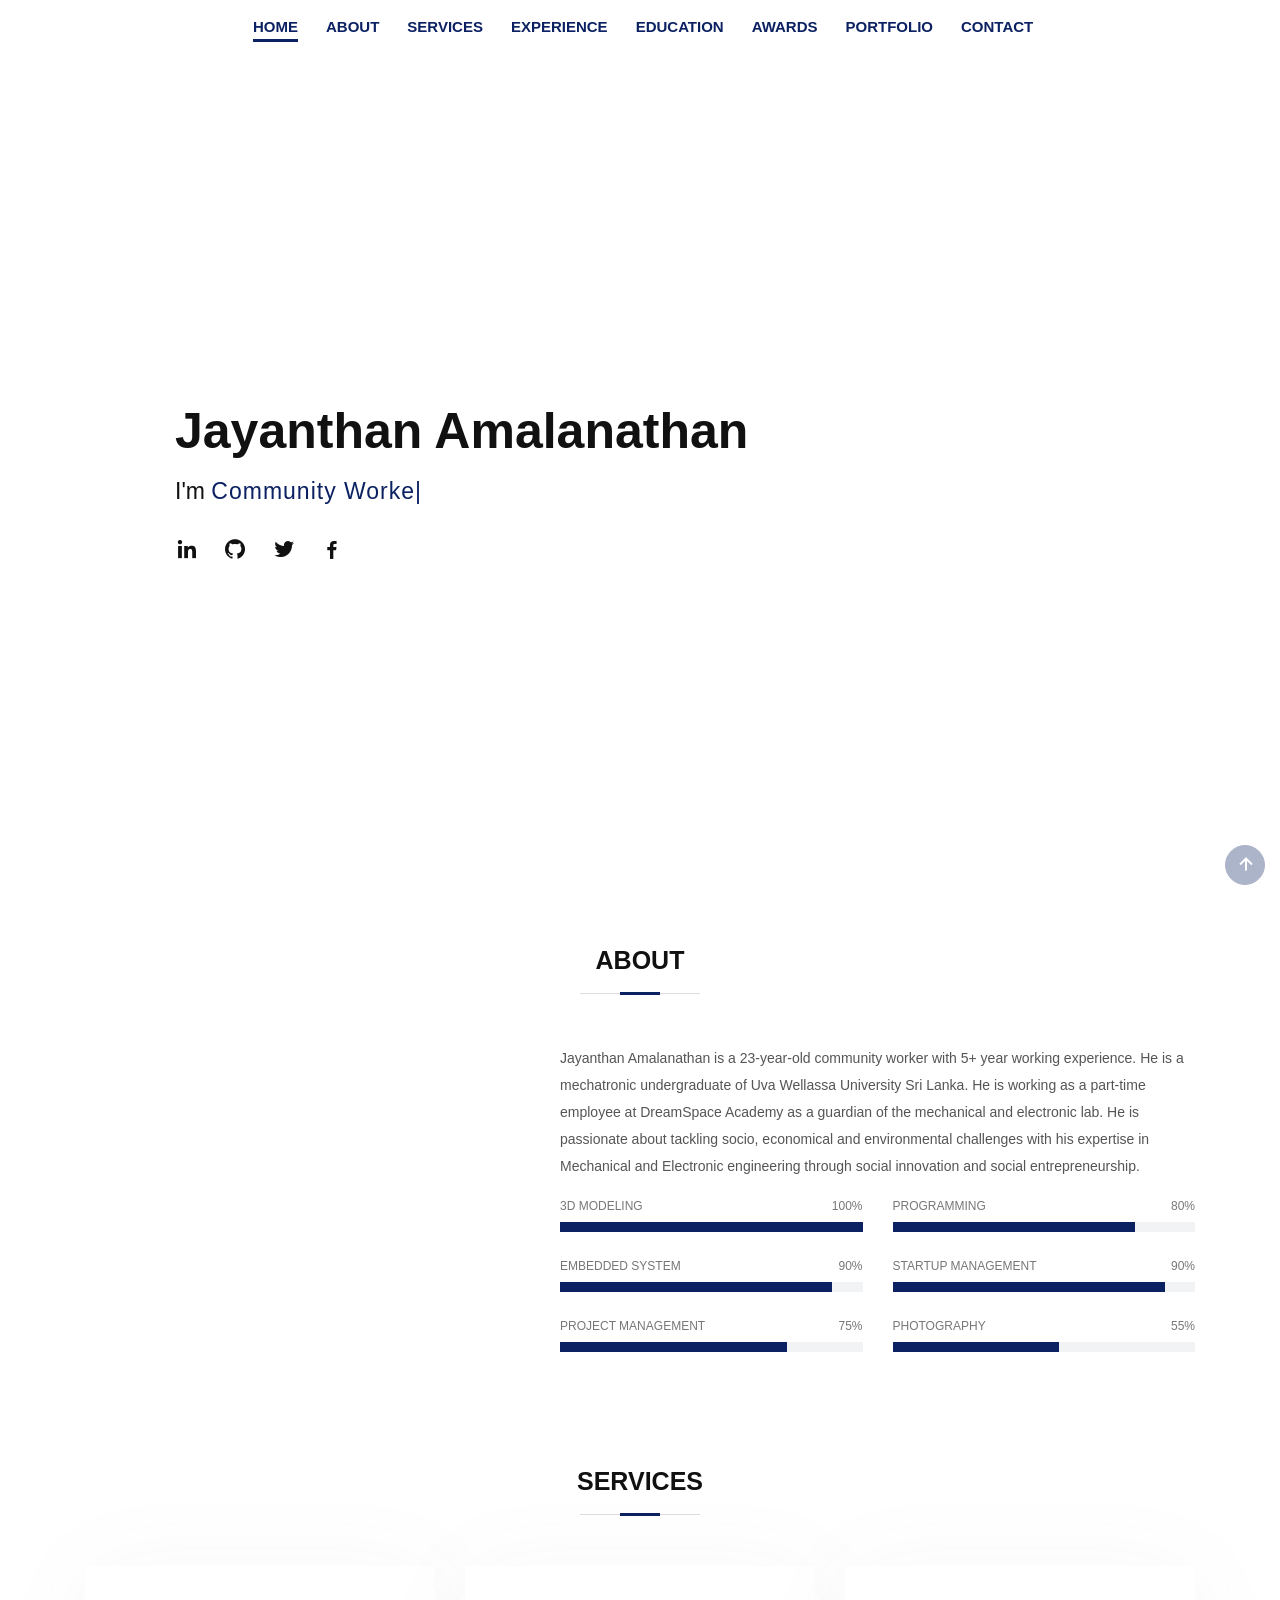
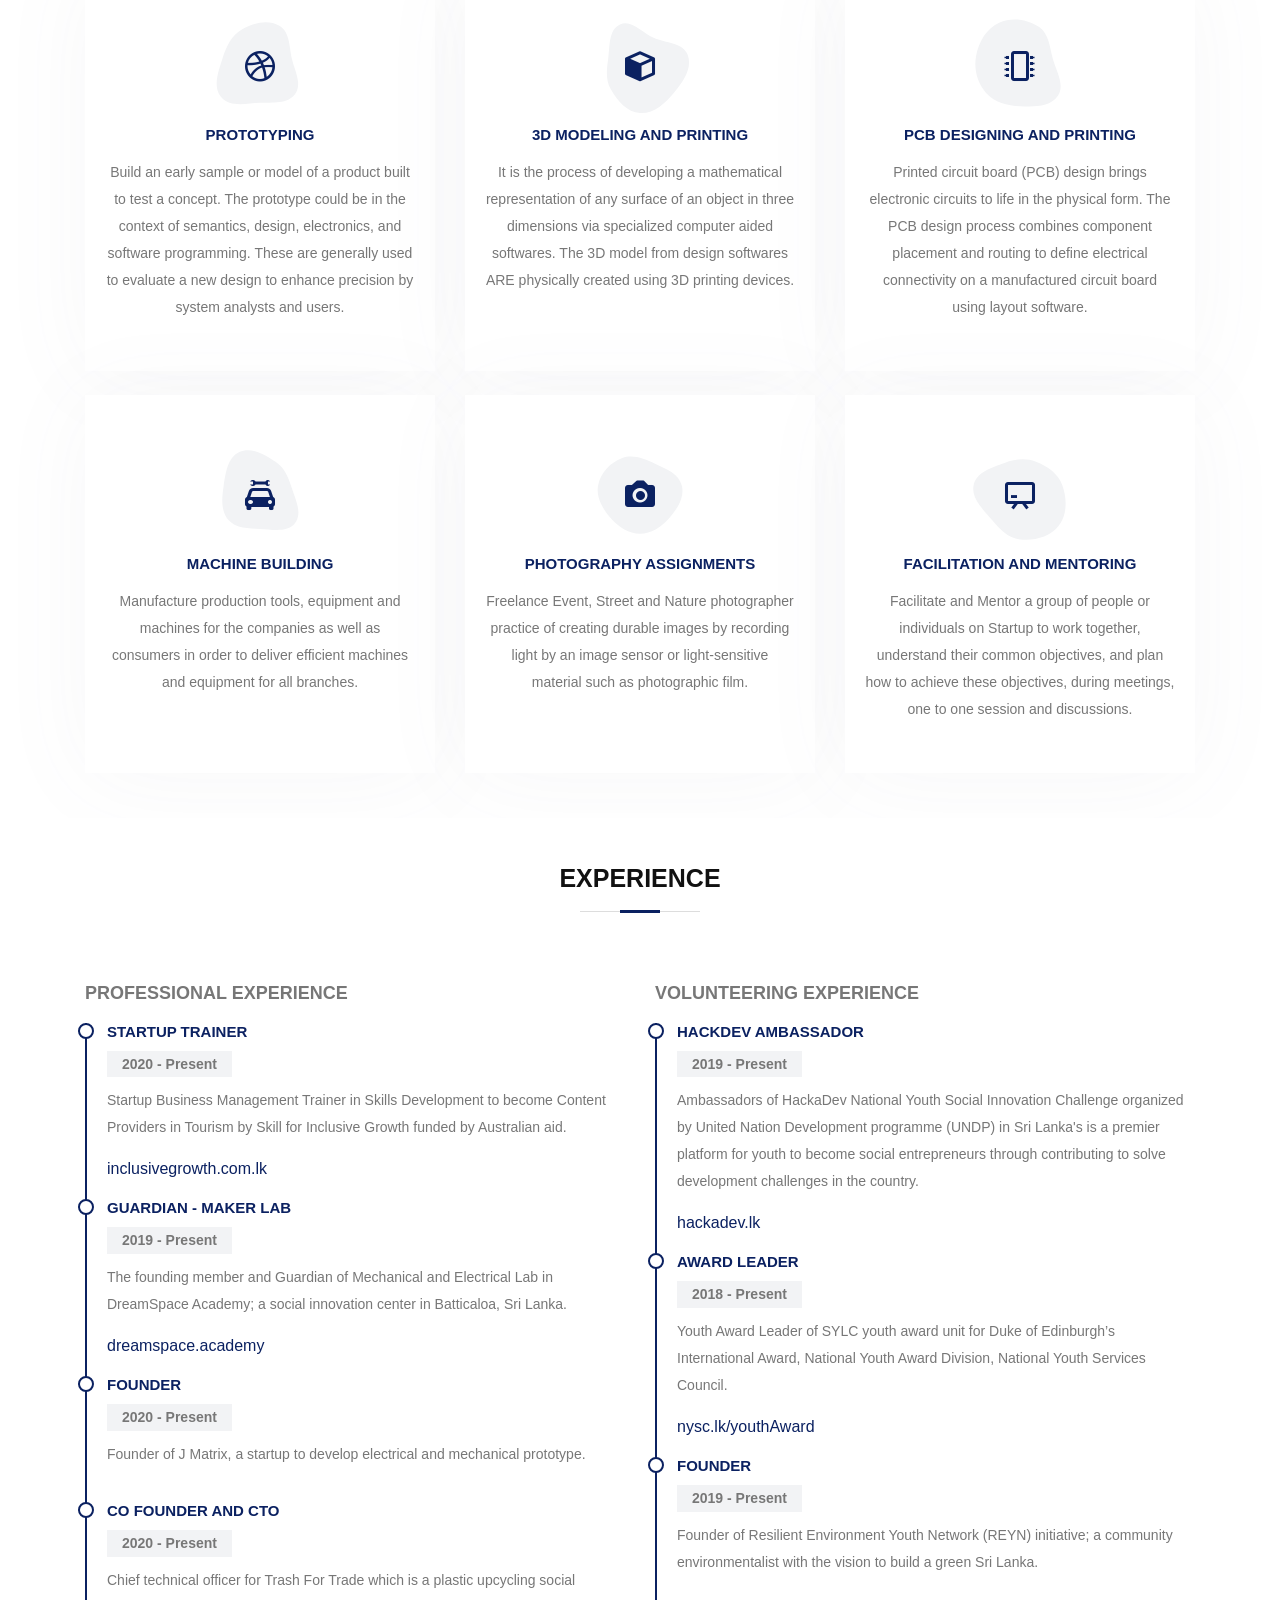
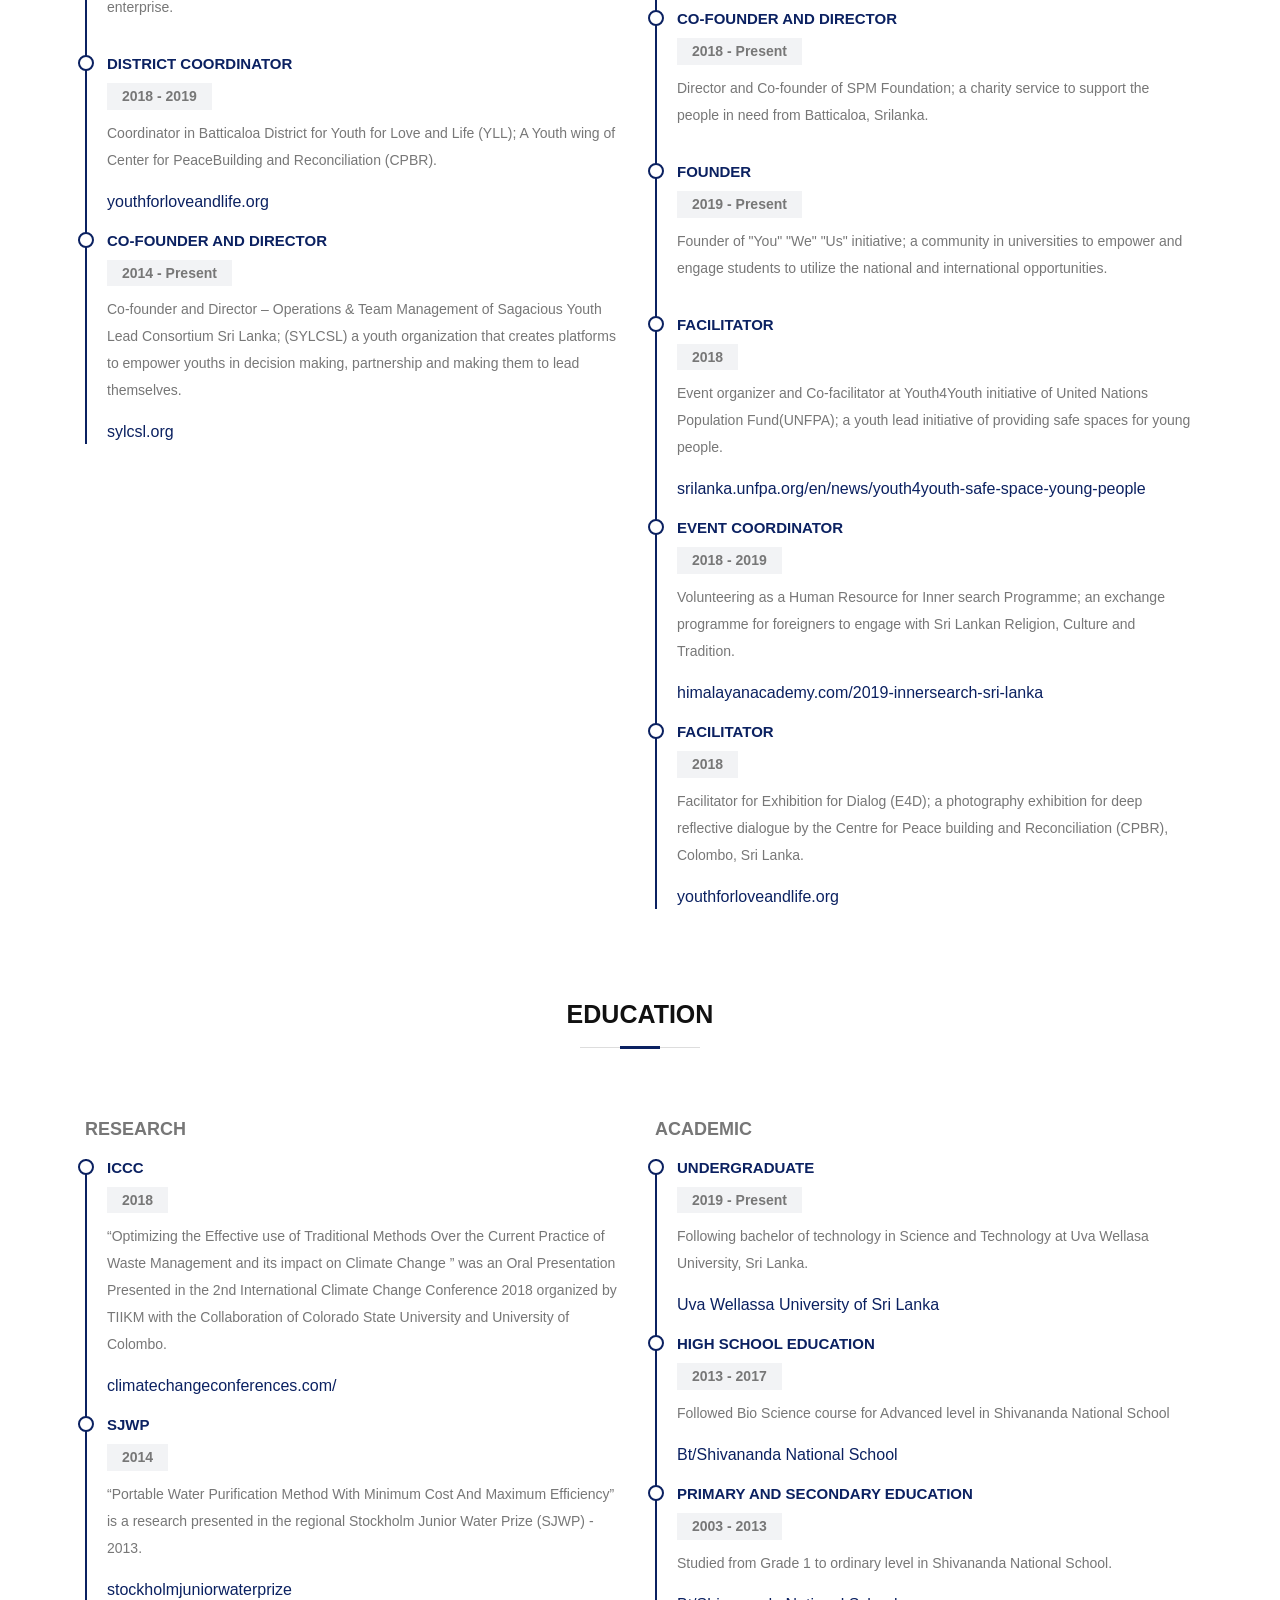
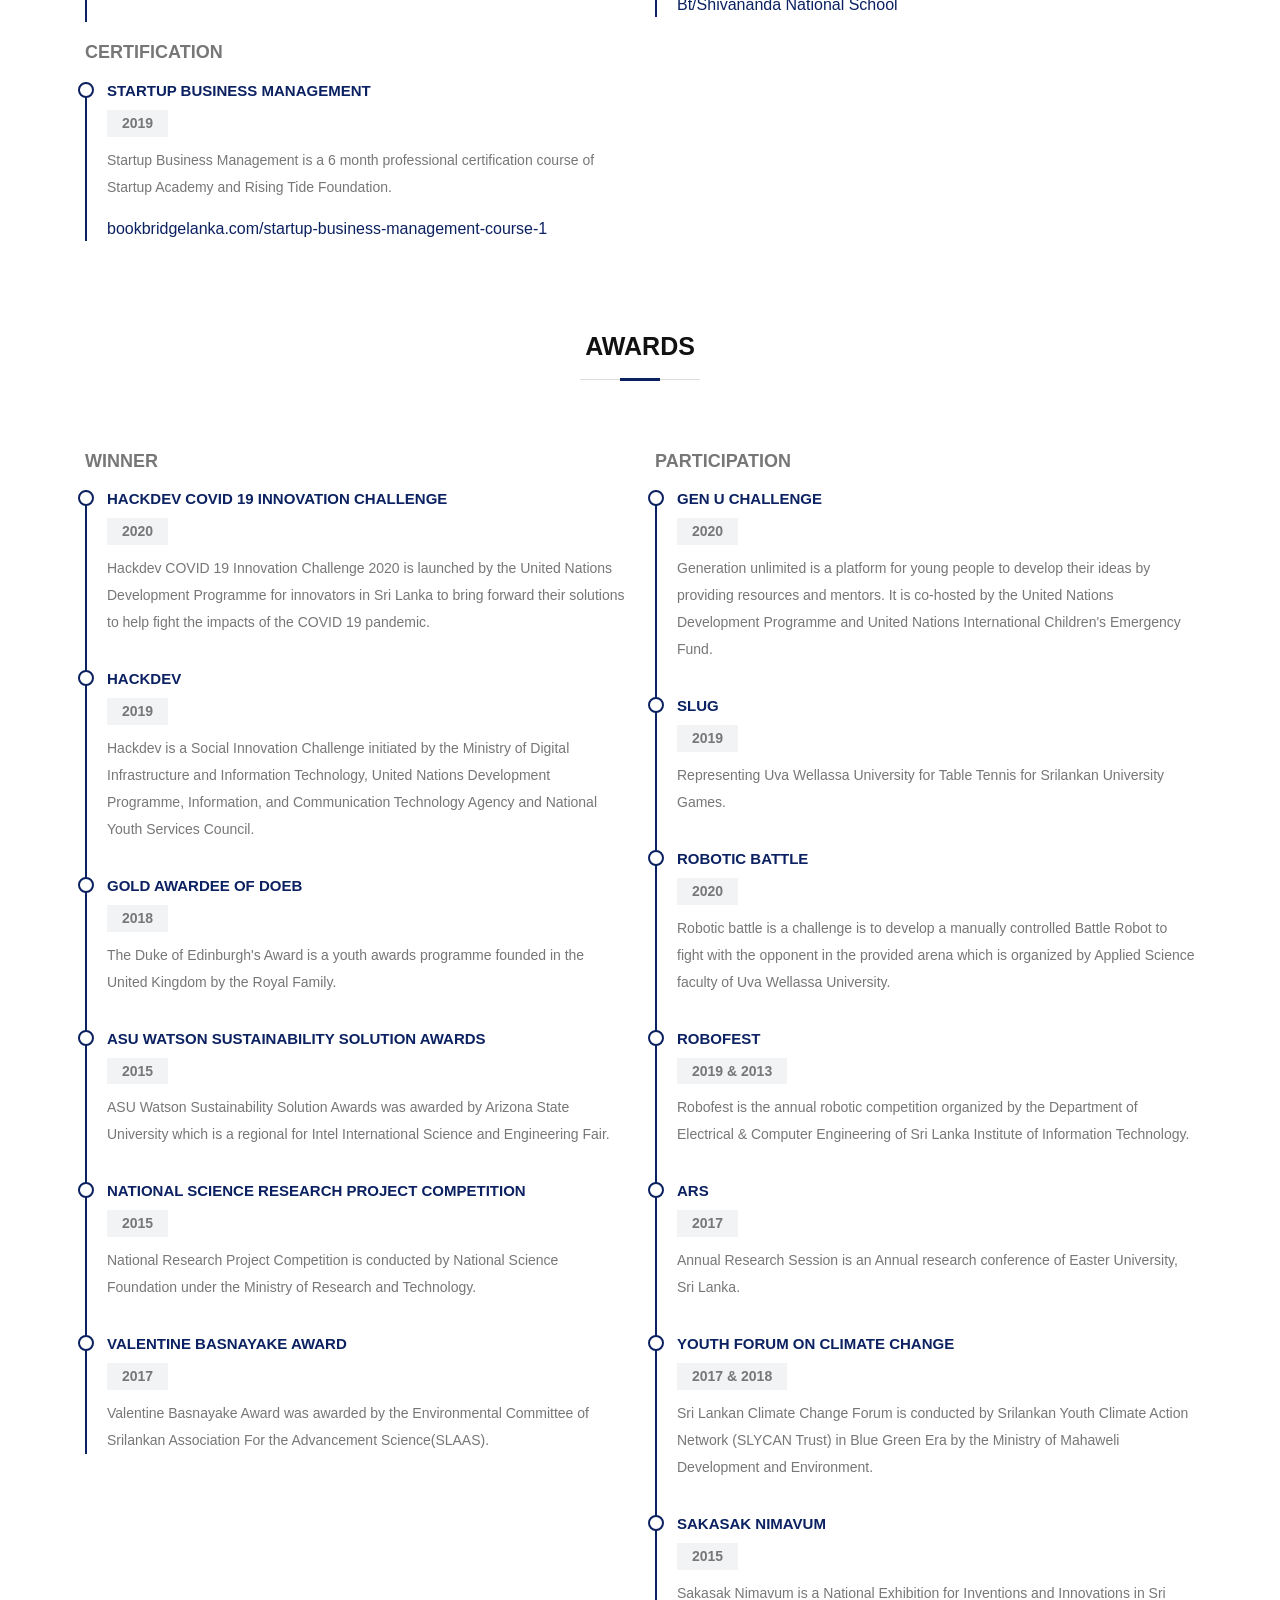
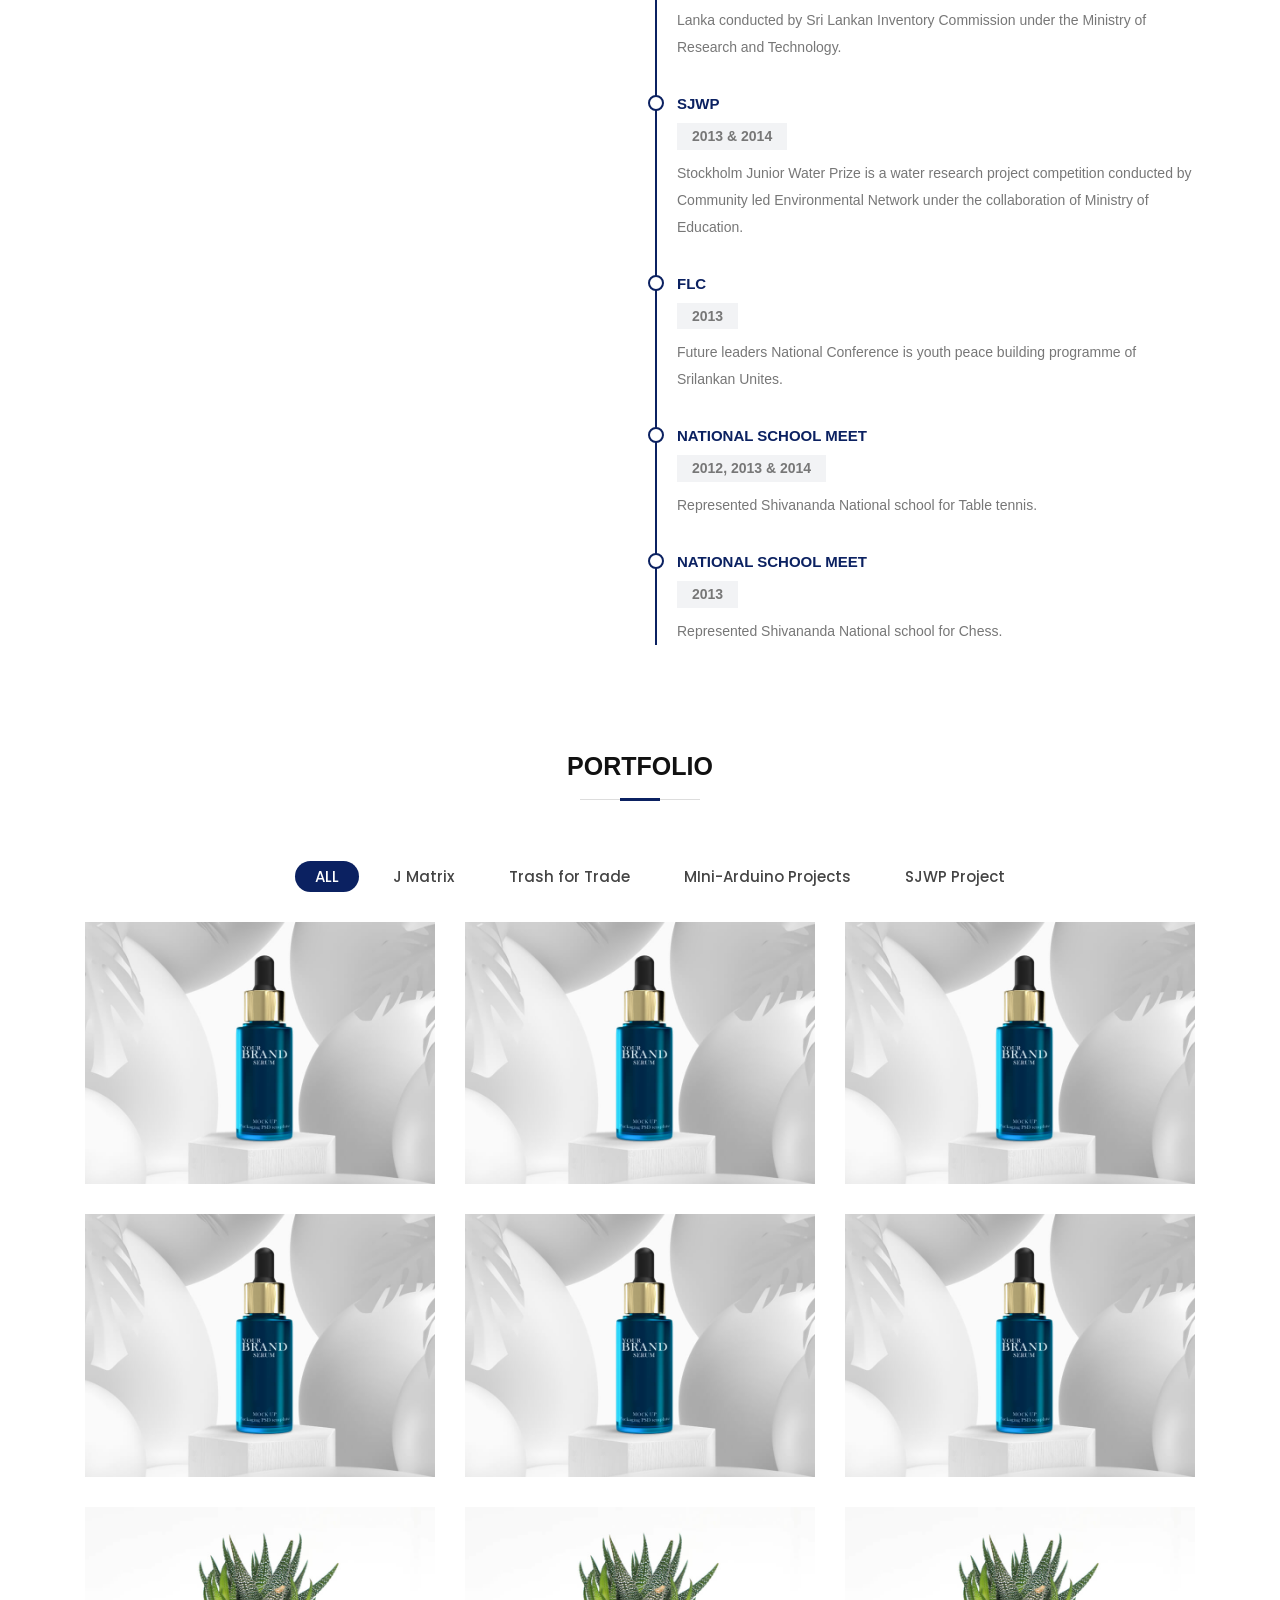
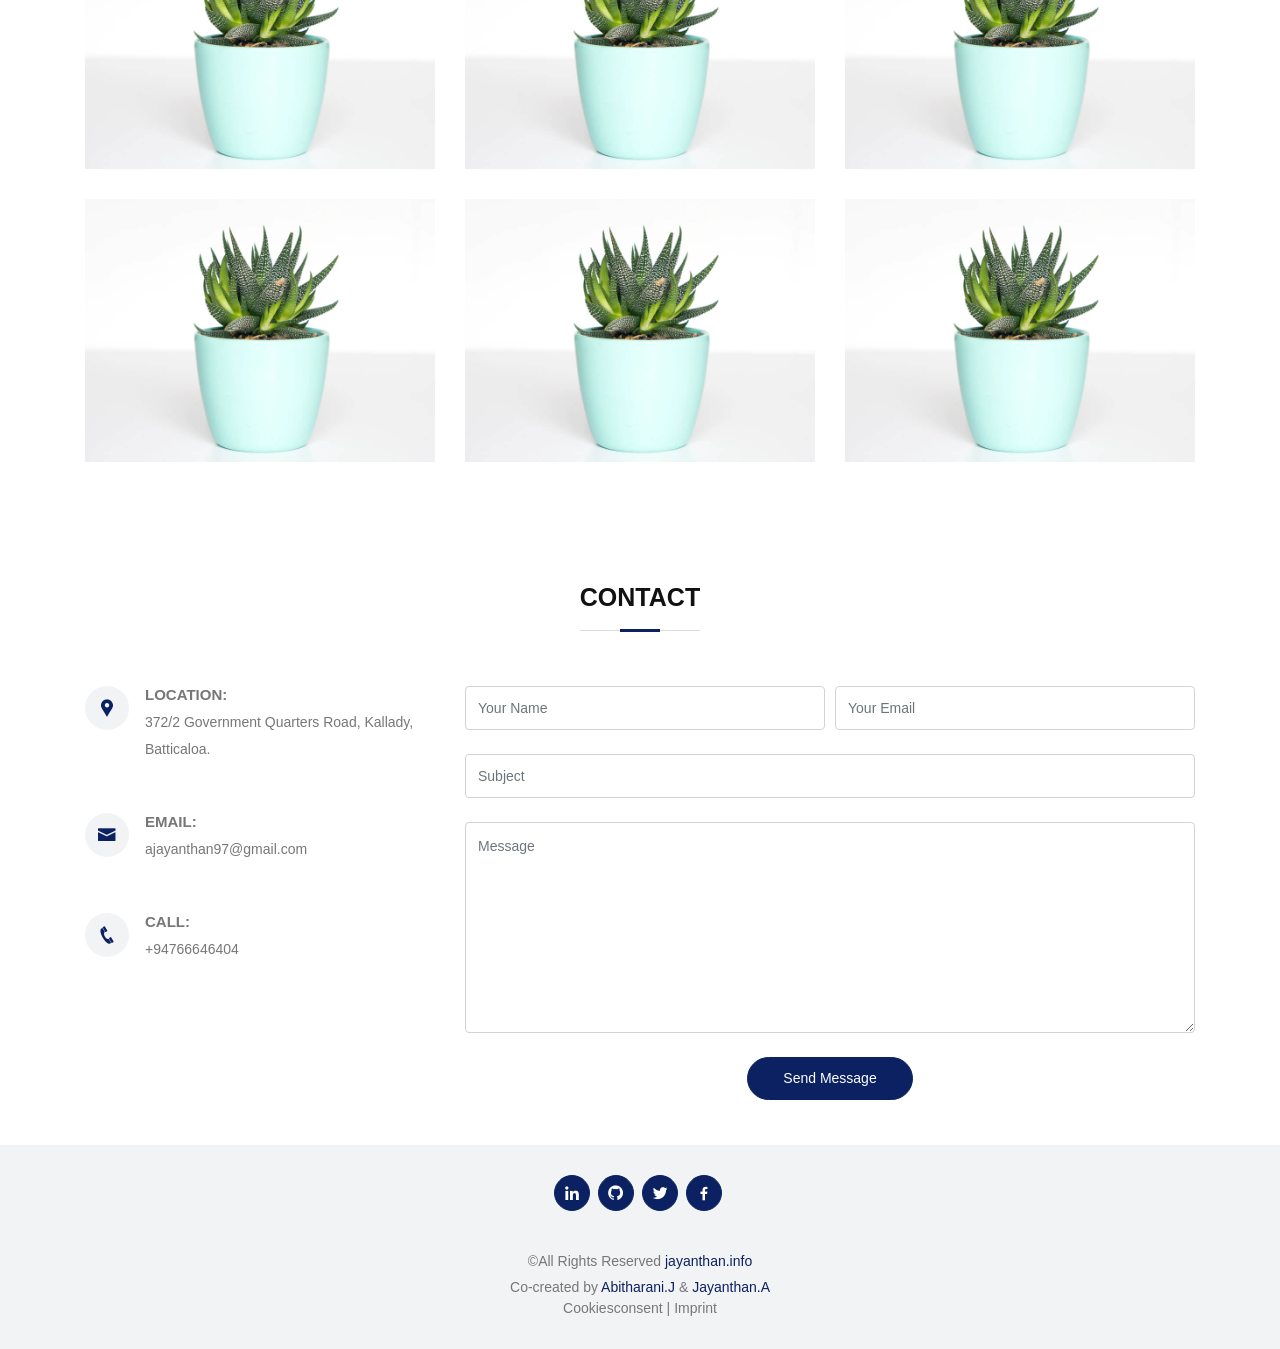
==== commit d2357dae: "Change Favicon location" ====
--- a/index.html
+++ b/index.html
@@ -27,10 +27,10 @@
   <meta property="twitter:image" content="">
 
 <!---Favicon--->
-  <link rel="apple-touch-icon" sizes="180x180" href="media\images\favicon\apple-touch-icon.png">
-  <link rel="icon" type="image/png" sizes="32x32" href="media\images\favicon\favicon-32x32.png">
-  <link rel="icon" type="image/png" sizes="16x16" href="media\images\favicon\favicon-16x16.png">
-  <link rel="manifest" href="media\images\favicon\site.webmanifest">
+  <link rel="apple-touch-icon" sizes="180x180" href="media\favicon\apple-touch-icon.png">
+  <link rel="icon" type="image/png" sizes="32x32" href="media\favicon\favicon-32x32.png">
+  <link rel="icon" type="image/png" sizes="16x16" href="media\favicon\favicon-16x16.png">
+  <link rel="manifest" href="media\favicon\site.webmanifest">
 
   <!-- Google Fonts -->
   <link href="https://fonts.googleapis.com/css?family=Open+Sans:300,300i,400,400i,600,600i,700,700i|Raleway:300,300i,400,400i,500,500i,600,600i,700,700i|Poppins:300,300i,400,400i,500,500i,600,600i,700,700i" rel="stylesheet">
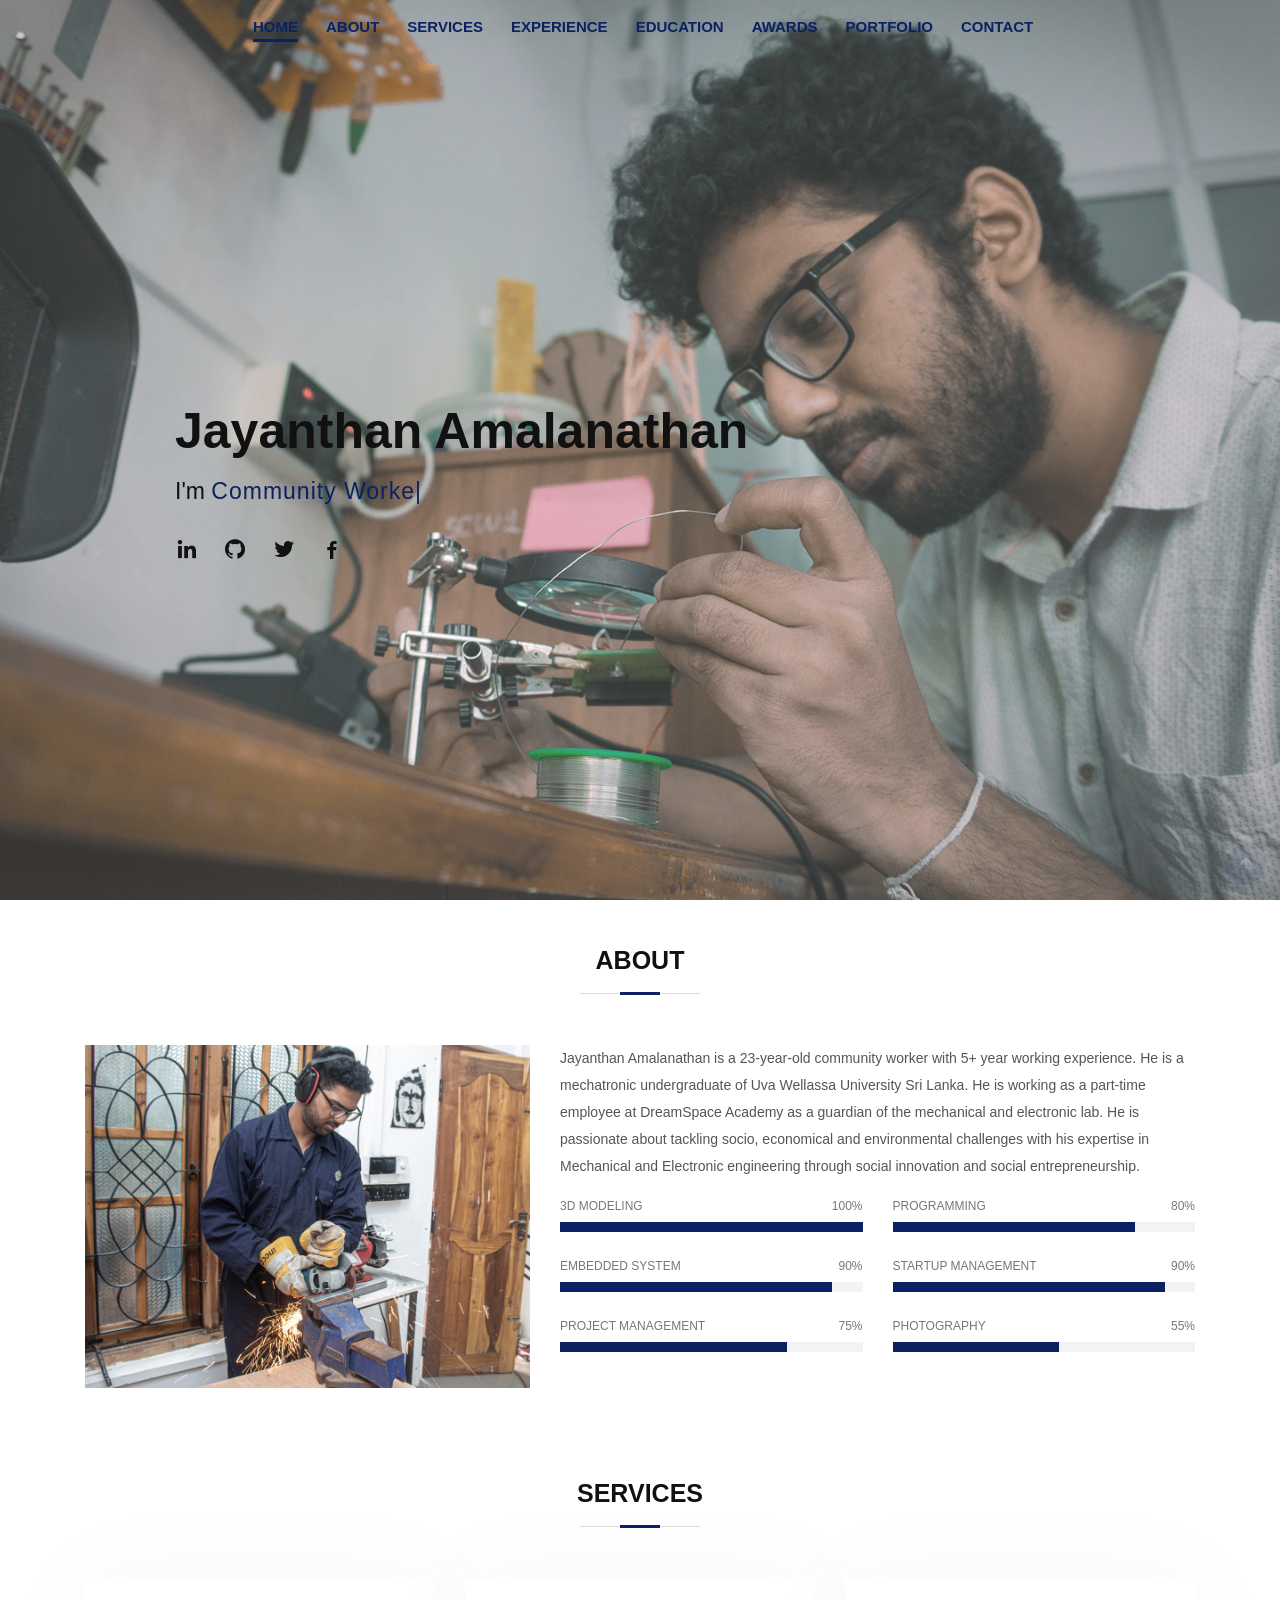
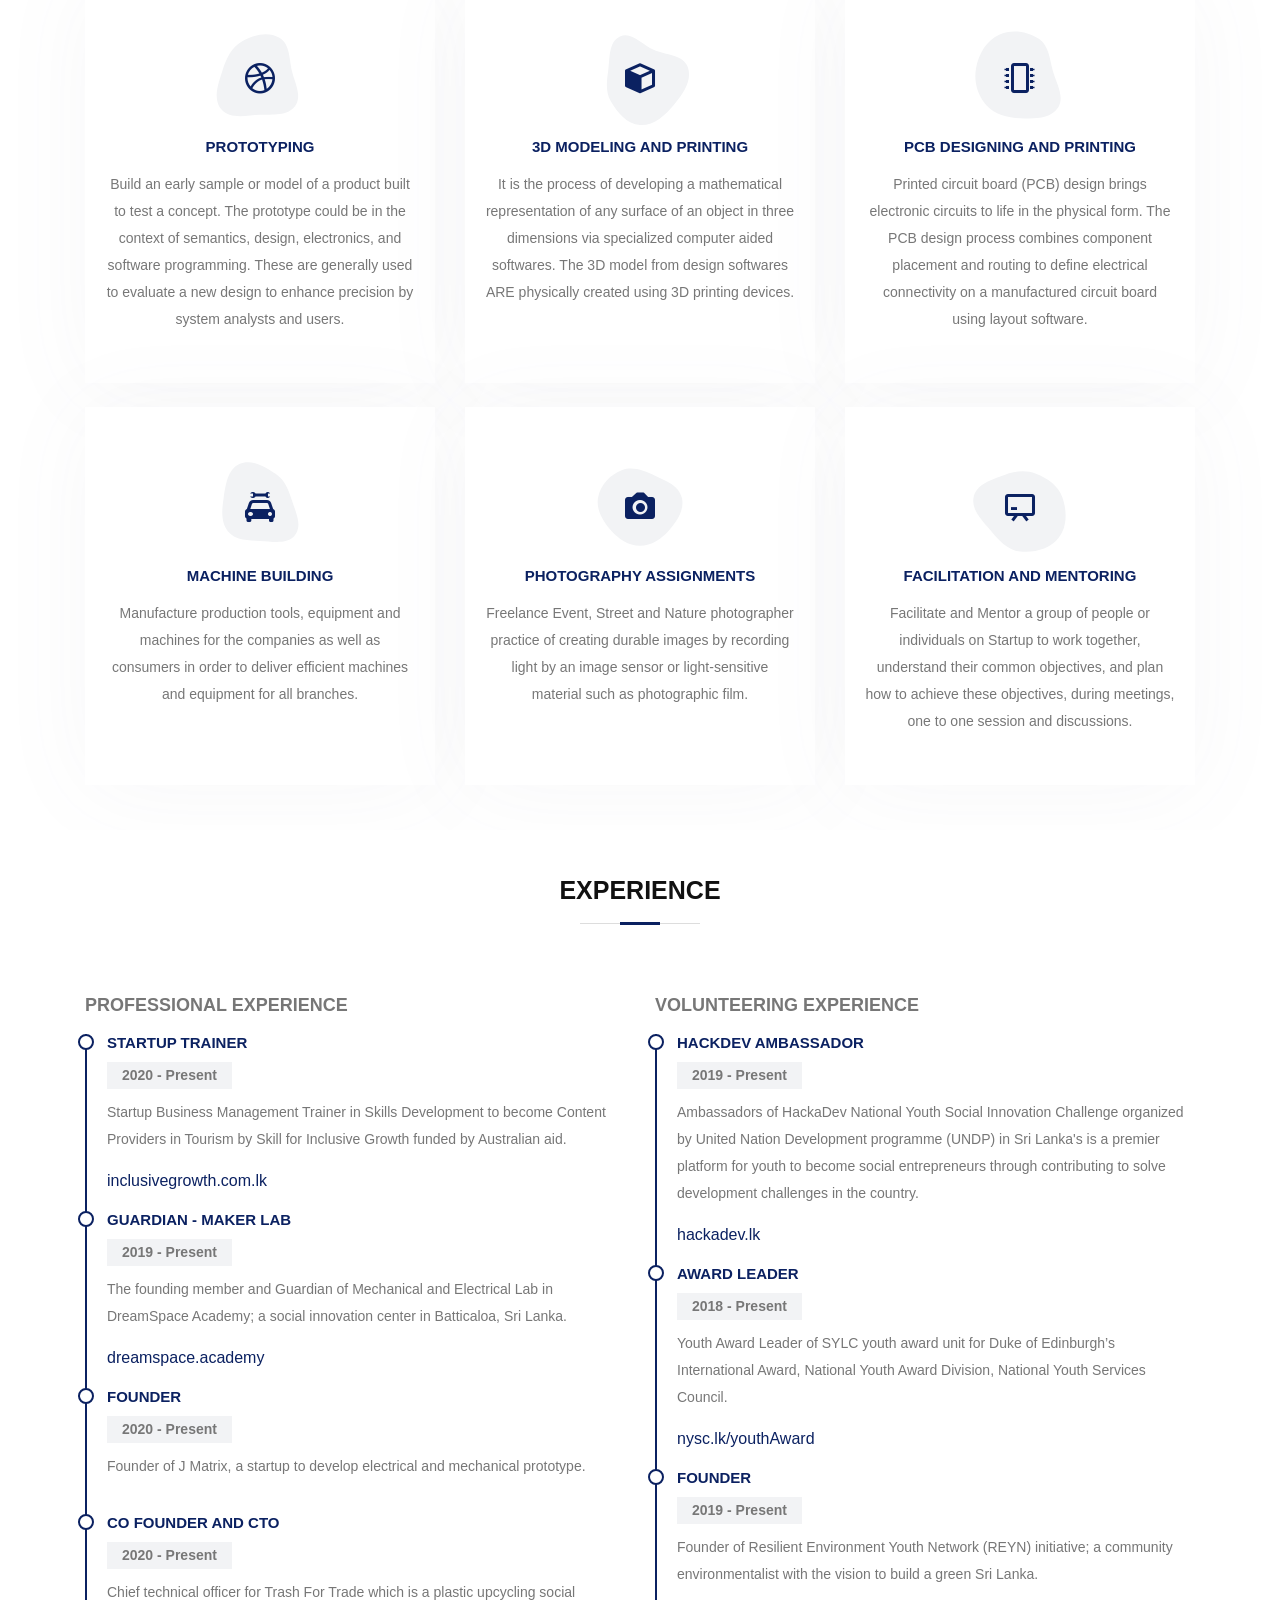
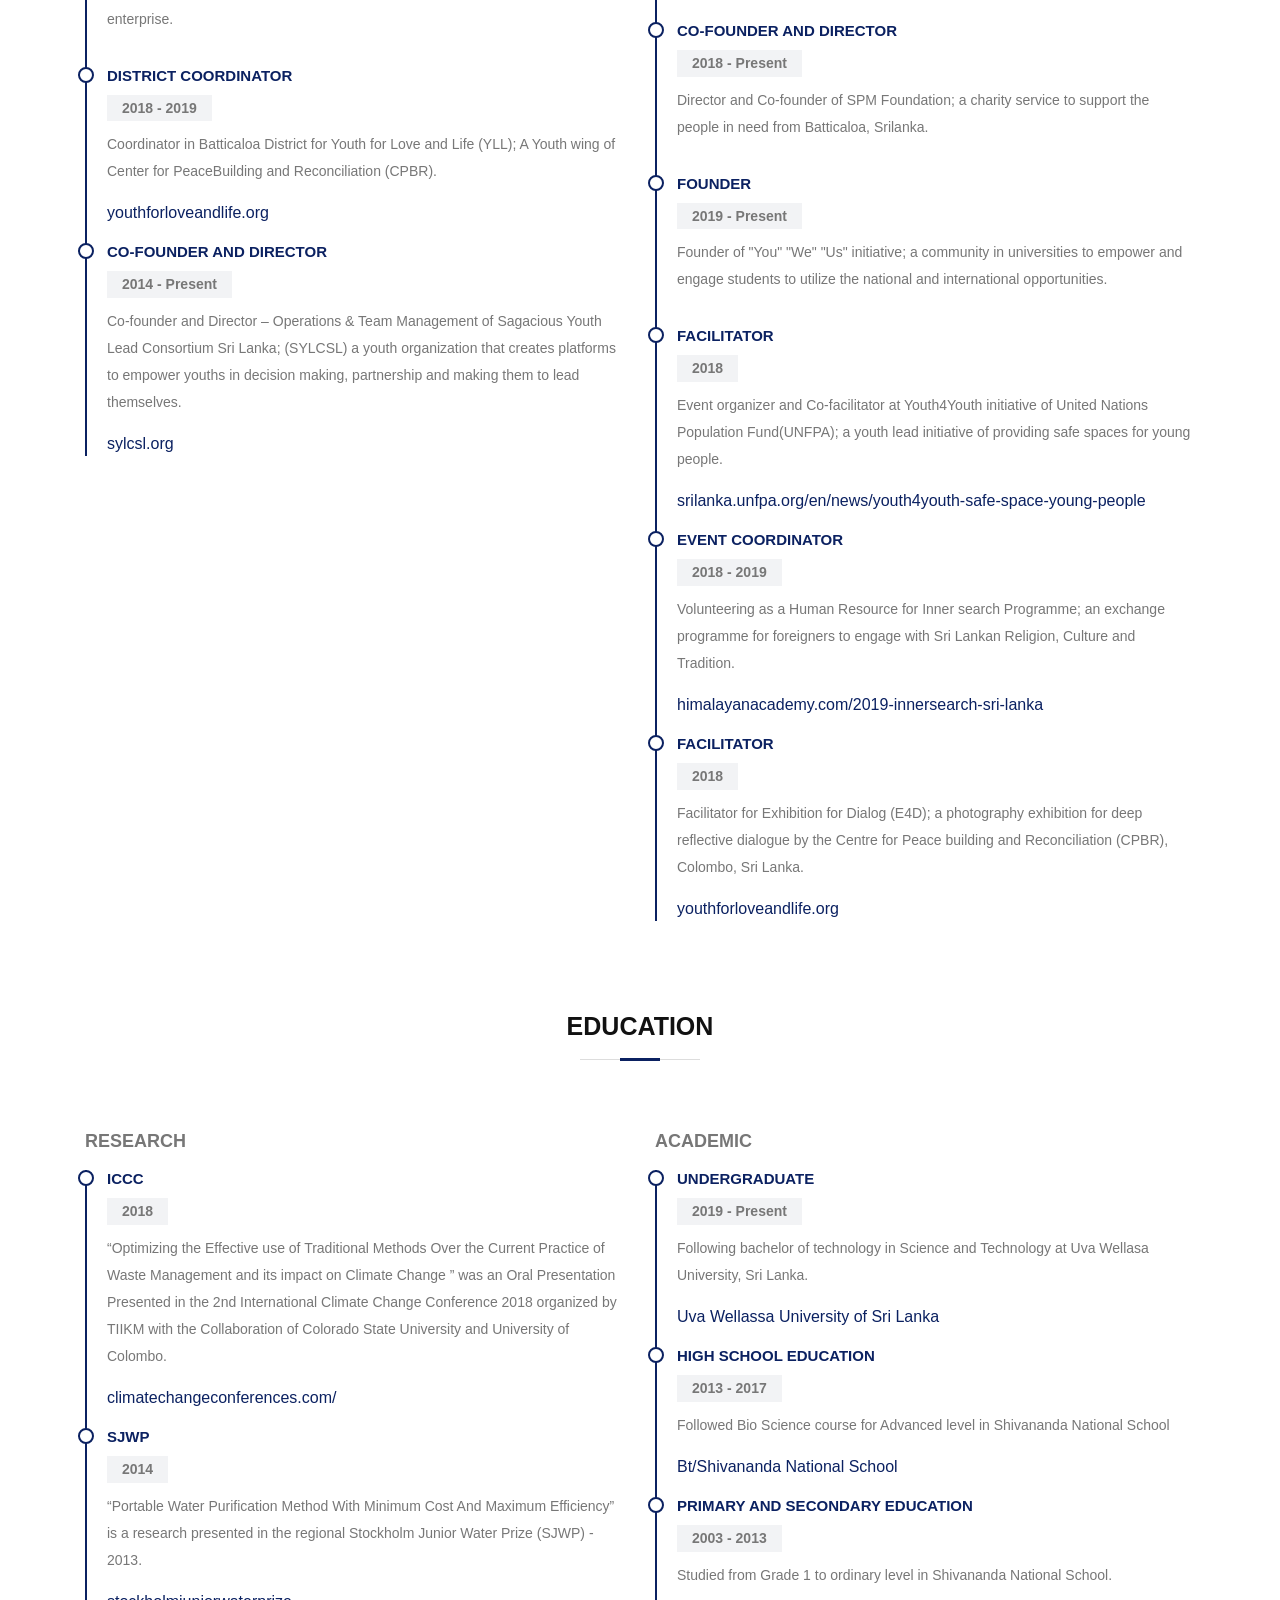
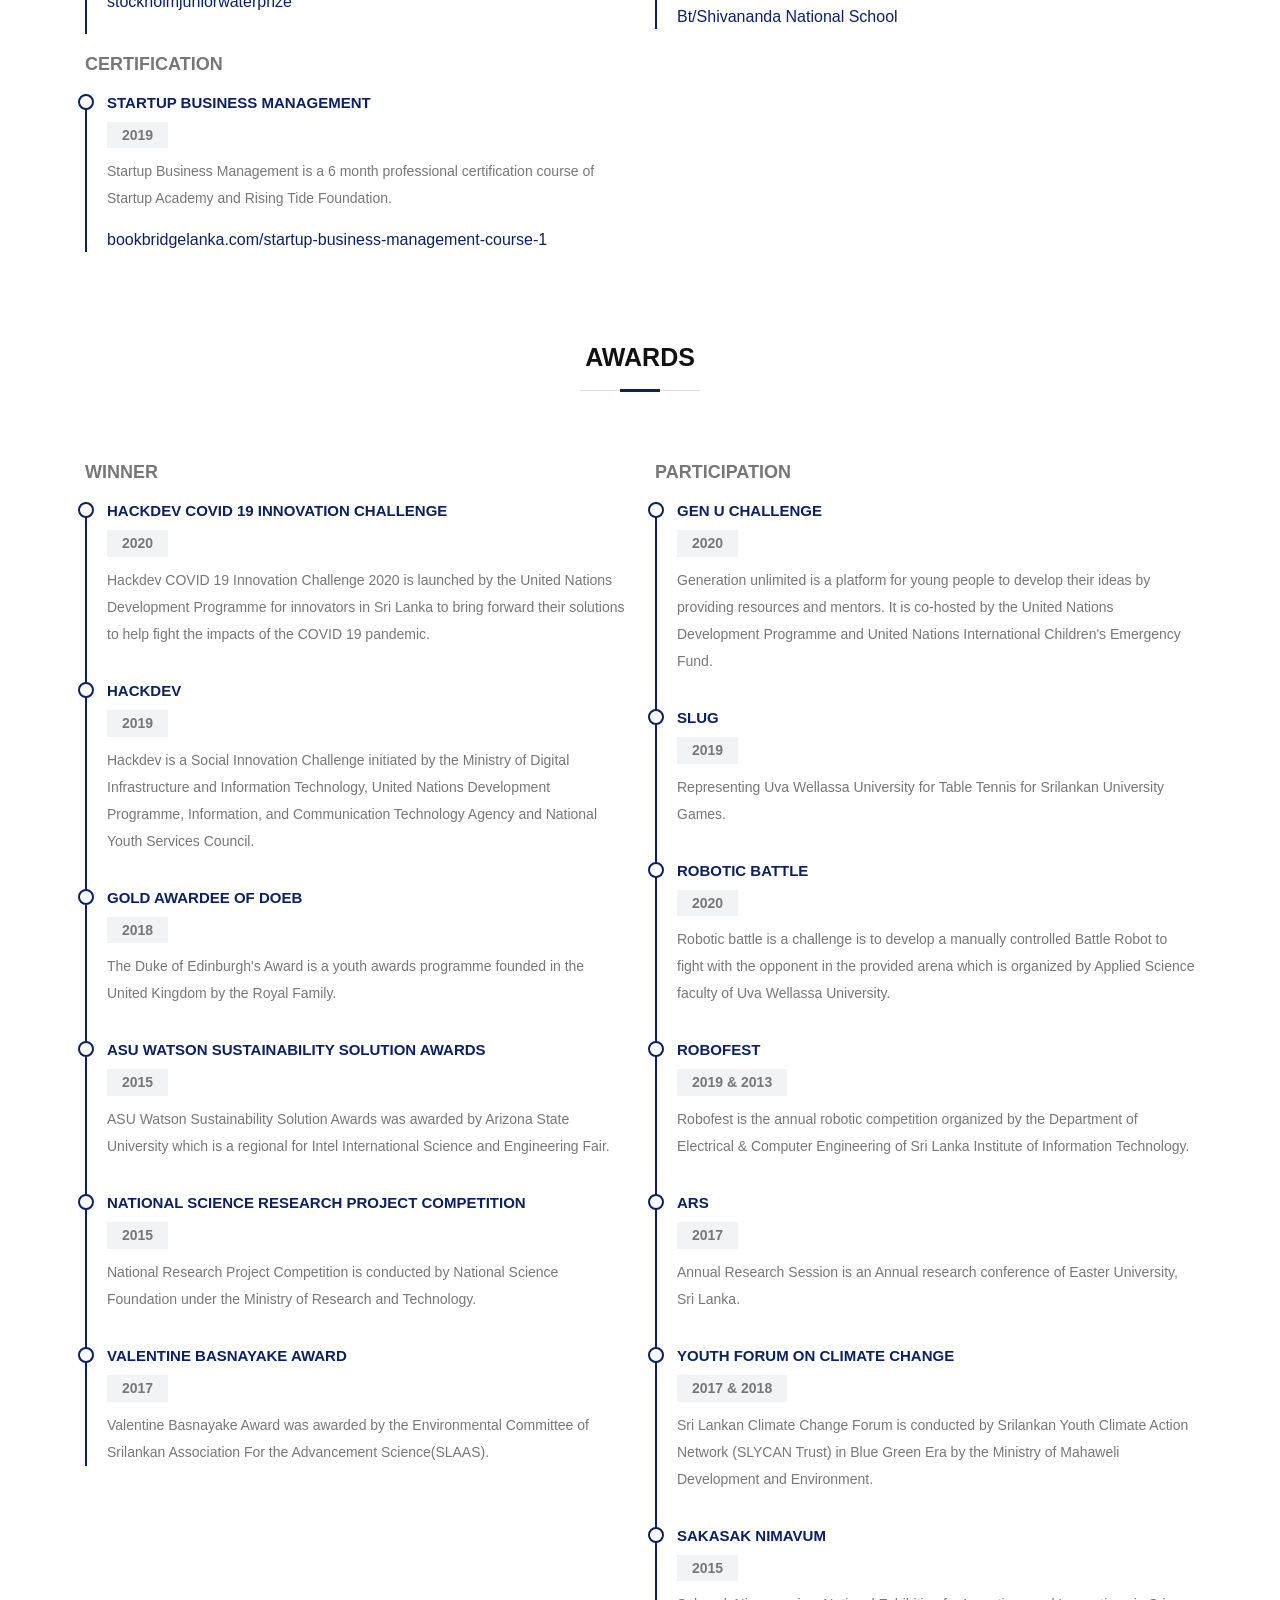
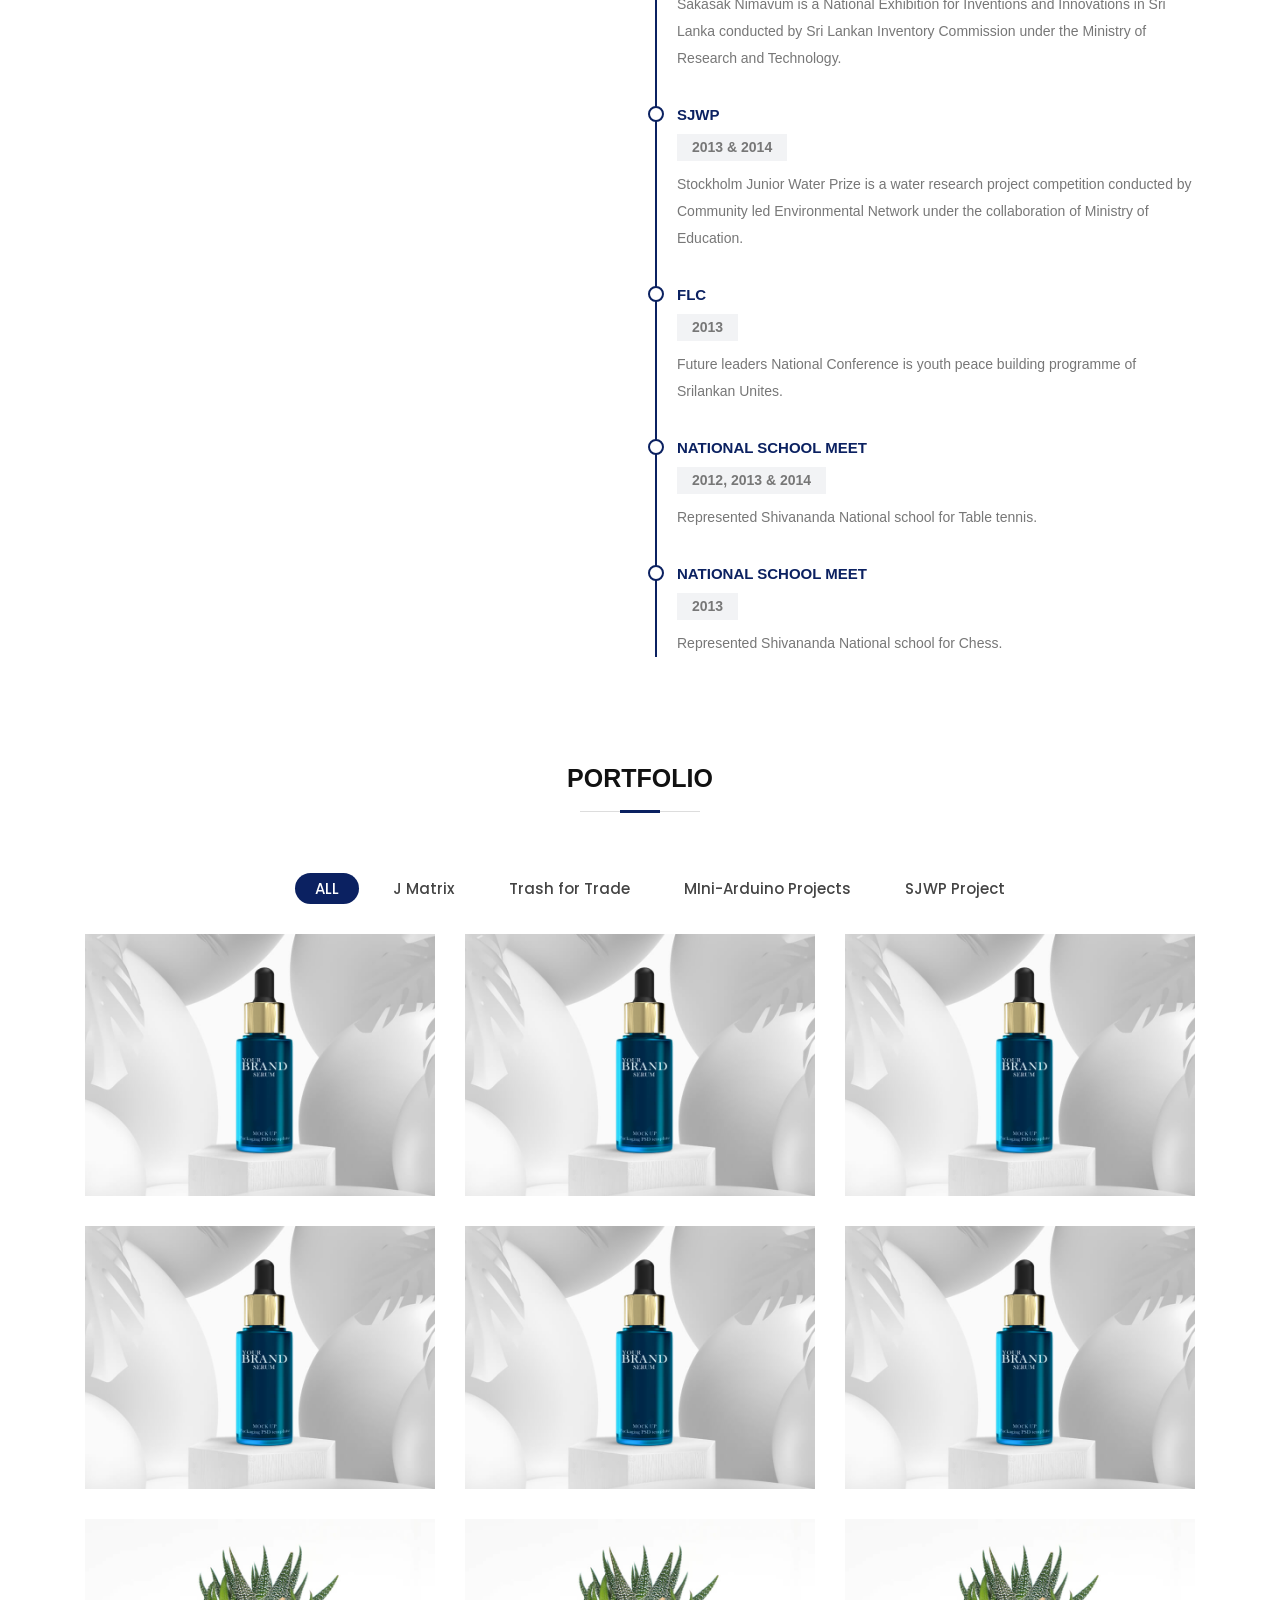
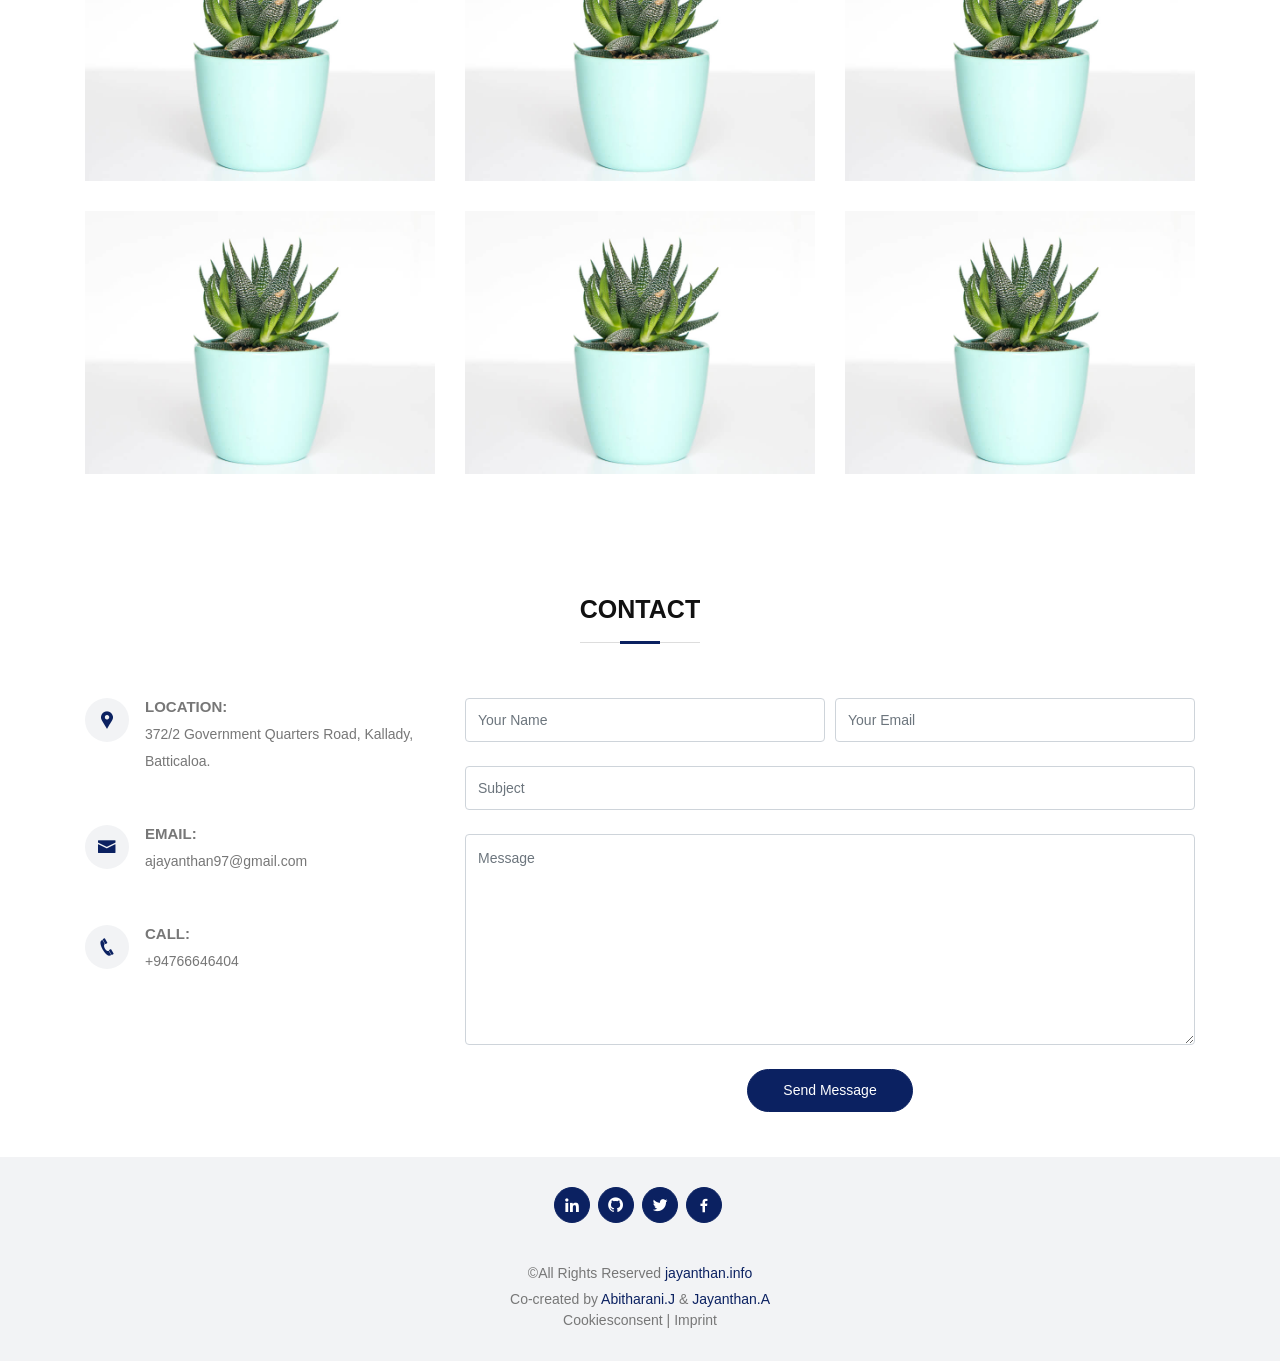
==== commit 8c878e45: "Revert changes" ====
--- a/index.html
+++ b/index.html
@@ -27,10 +27,10 @@
   <meta property="twitter:image" content="">
 
 <!---Favicon--->
-  <link rel="apple-touch-icon" sizes="180x180" href="media\favicon\apple-touch-icon.png">
-  <link rel="icon" type="image/png" sizes="32x32" href="media\favicon\favicon-32x32.png">
-  <link rel="icon" type="image/png" sizes="16x16" href="media\favicon\favicon-16x16.png">
-  <link rel="manifest" href="media\favicon\site.webmanifest">
+  <link rel="apple-touch-icon" sizes="180x180" href="assets\img\favicon\apple-touch-icon.png">
+  <link rel="icon" type="image/png" sizes="32x32" href="assets\img\favicon\favicon-32x32.png">
+  <link rel="icon" type="image/png" sizes="16x16" href="assets\img\favicon\favicon-16x16.png">
+  <link rel="manifest" href="assets\img\favicon\site.webmanifest">
 
   <!-- Google Fonts -->
   <link href="https://fonts.googleapis.com/css?family=Open+Sans:300,300i,400,400i,600,600i,700,700i|Raleway:300,300i,400,400i,500,500i,600,600i,700,700i|Poppins:300,300i,400,400i,500,500i,600,600i,700,700i" rel="stylesheet">
@@ -95,7 +95,7 @@
 
         <div class="row">
           <div class="col-lg-5">
-            <img src="media\images\jayanthan-website-2.jpg" class="img-fluid" alt="">
+            <img src="assets\img\jayanthan-website-2.jpg" class="img-fluid" alt="">
           </div>
           <div class="col-lg-7 pt-4 pt-lg-0 content">
             <p>
@@ -543,7 +543,7 @@
         <div class="row portfolio-container">
 
           <div class="col-lg-4 col-md-6 portfolio-item filter-t4t">
-            <img src="media\images\portfolio\portfolio-2.jpg" class="img-fluid" alt="">
+            <img src="assets\img\portfolio\portfolio-2.jpg" class="img-fluid" alt="">
             <div class="portfolio-info">
               <h4>App 1</h4>
               <p>App</p>
@@ -553,7 +553,7 @@
           </div>
 
           <div class="col-lg-4 col-md-6 portfolio-item filter-t4t">
-            <img src="media\images\portfolio\portfolio-2.jpg" class="img-fluid" alt="">
+            <img src="assets\img\portfolio\portfolio-2.jpg" class="img-fluid" alt="">
             <div class="portfolio-info">
               <h4>App 1</h4>
               <p>App</p>
@@ -563,7 +563,7 @@
           </div>
 
           <div class="col-lg-4 col-md-6 portfolio-item filter-t4t">
-            <img src="media\images\portfolio\portfolio-2.jpg" class="img-fluid" alt="">
+            <img src="assets\img\portfolio\portfolio-2.jpg" class="img-fluid" alt="">
             <div class="portfolio-info">
               <h4>App 1</h4>
               <p>App</p>
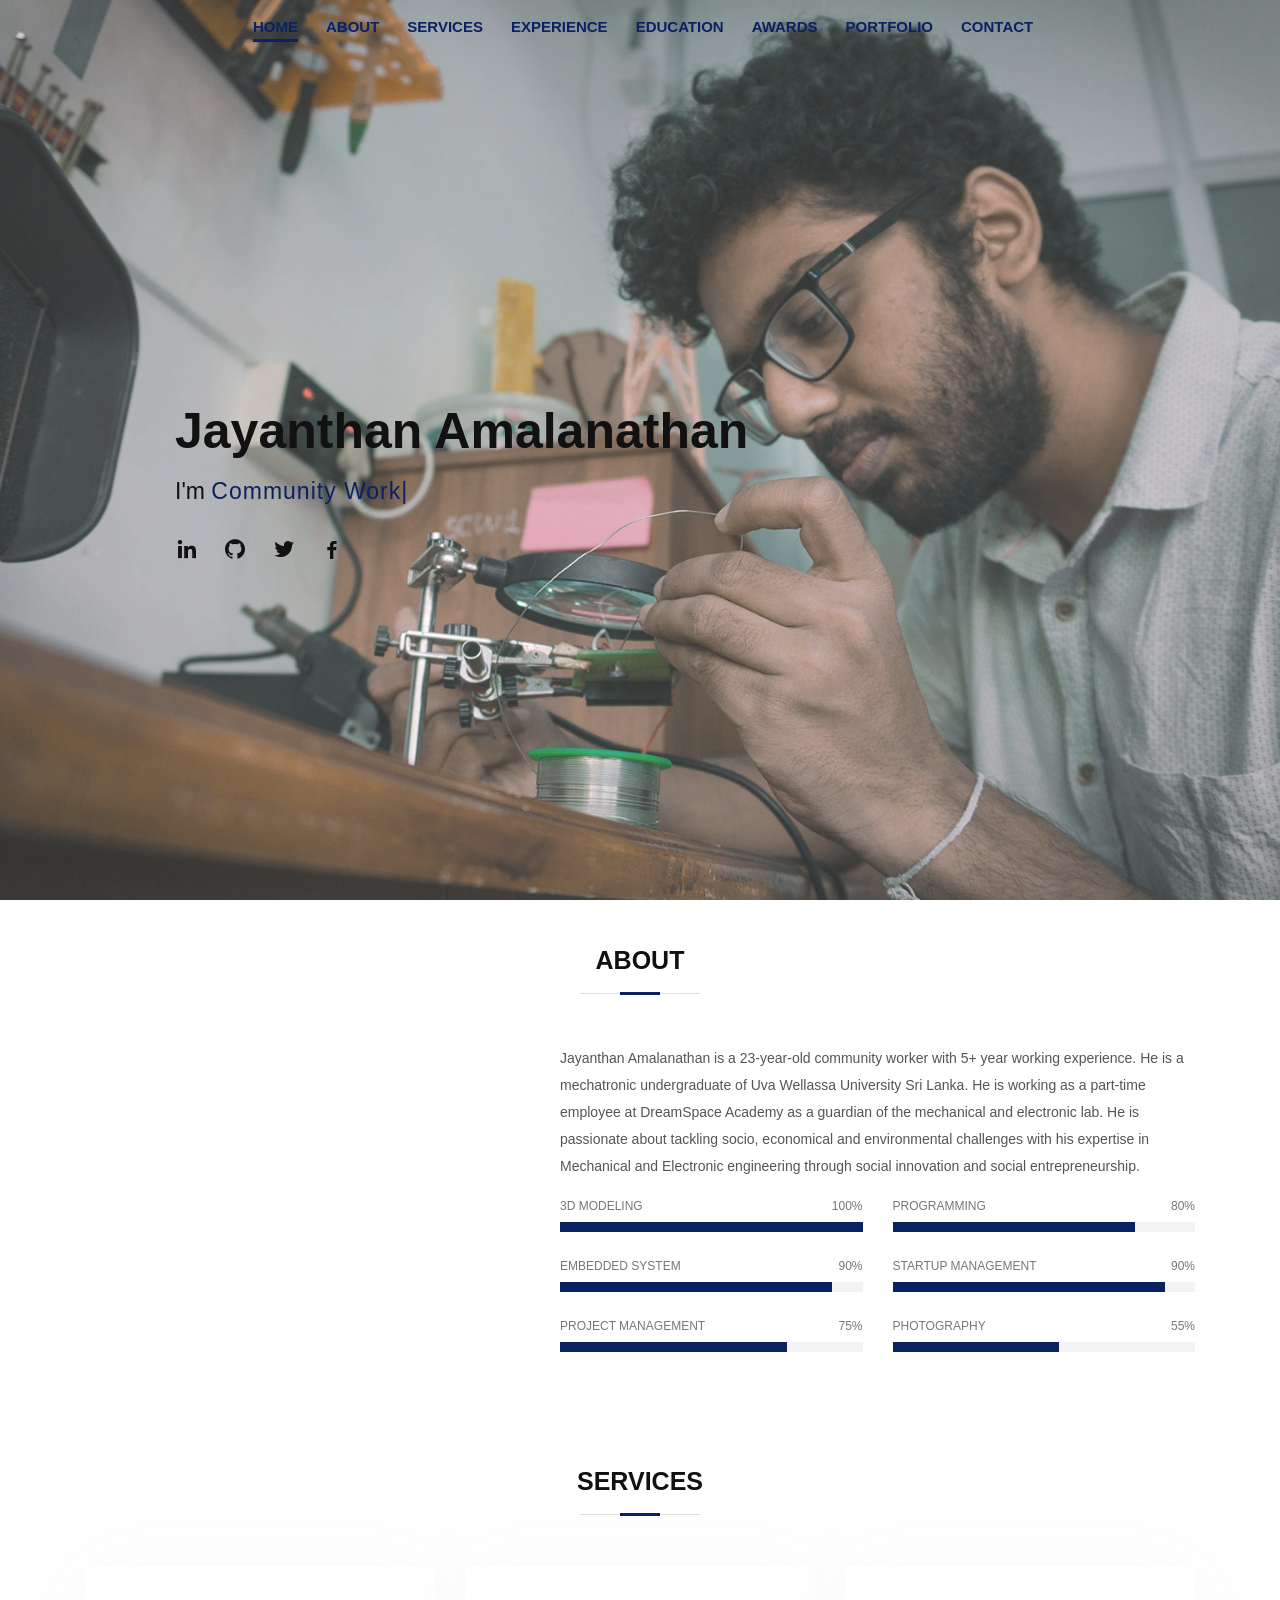
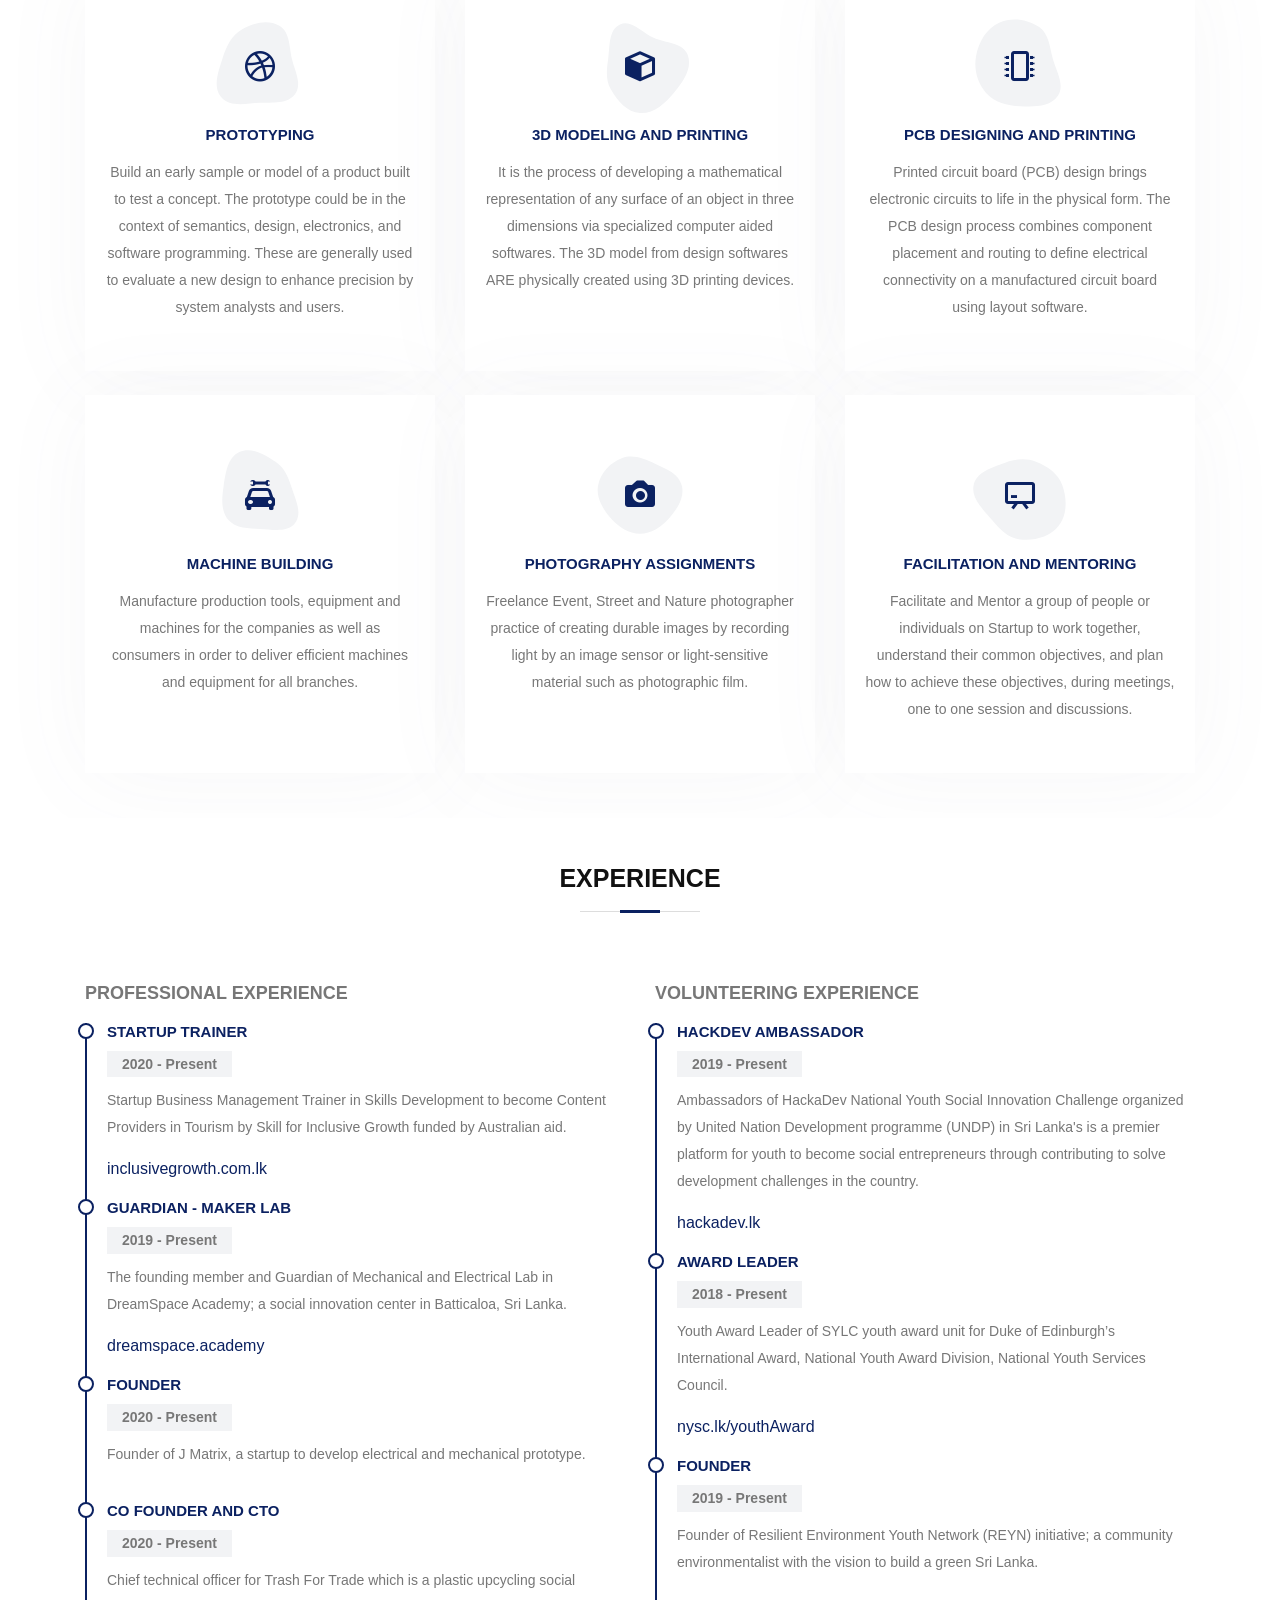
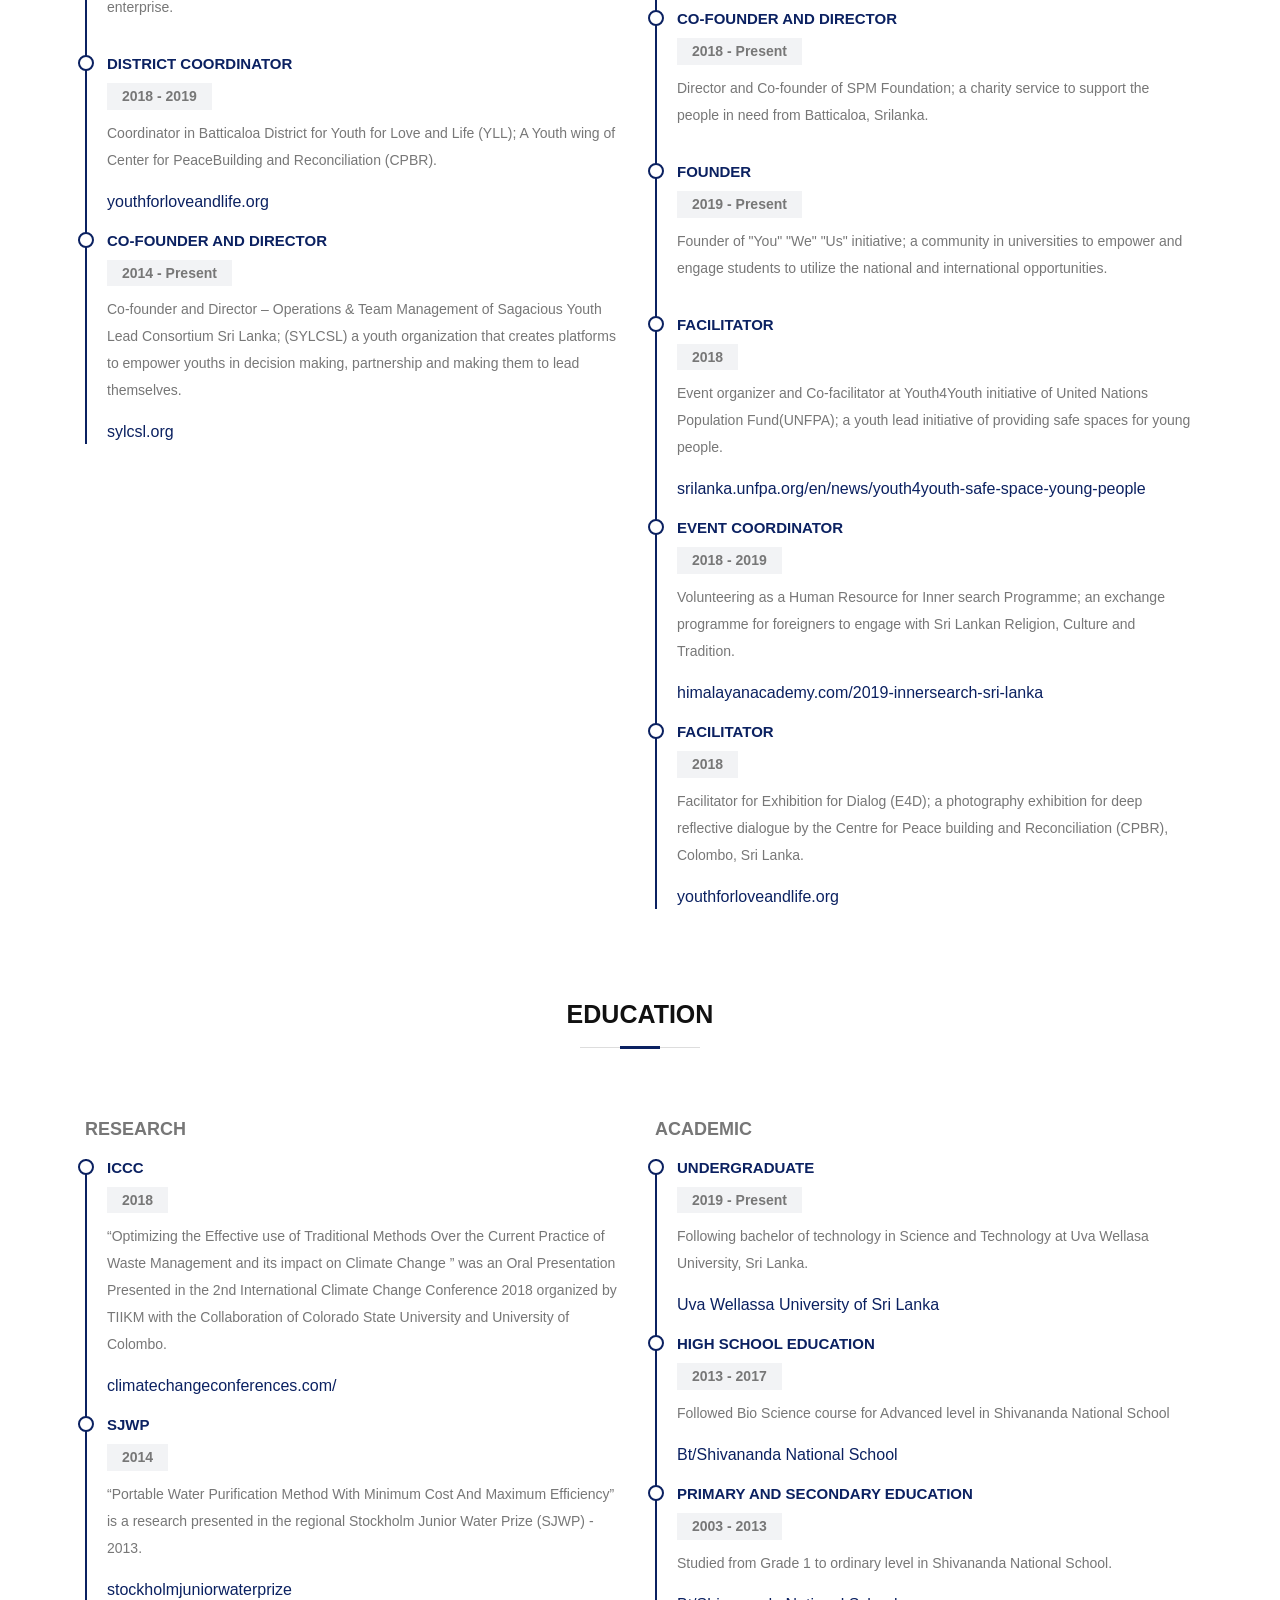
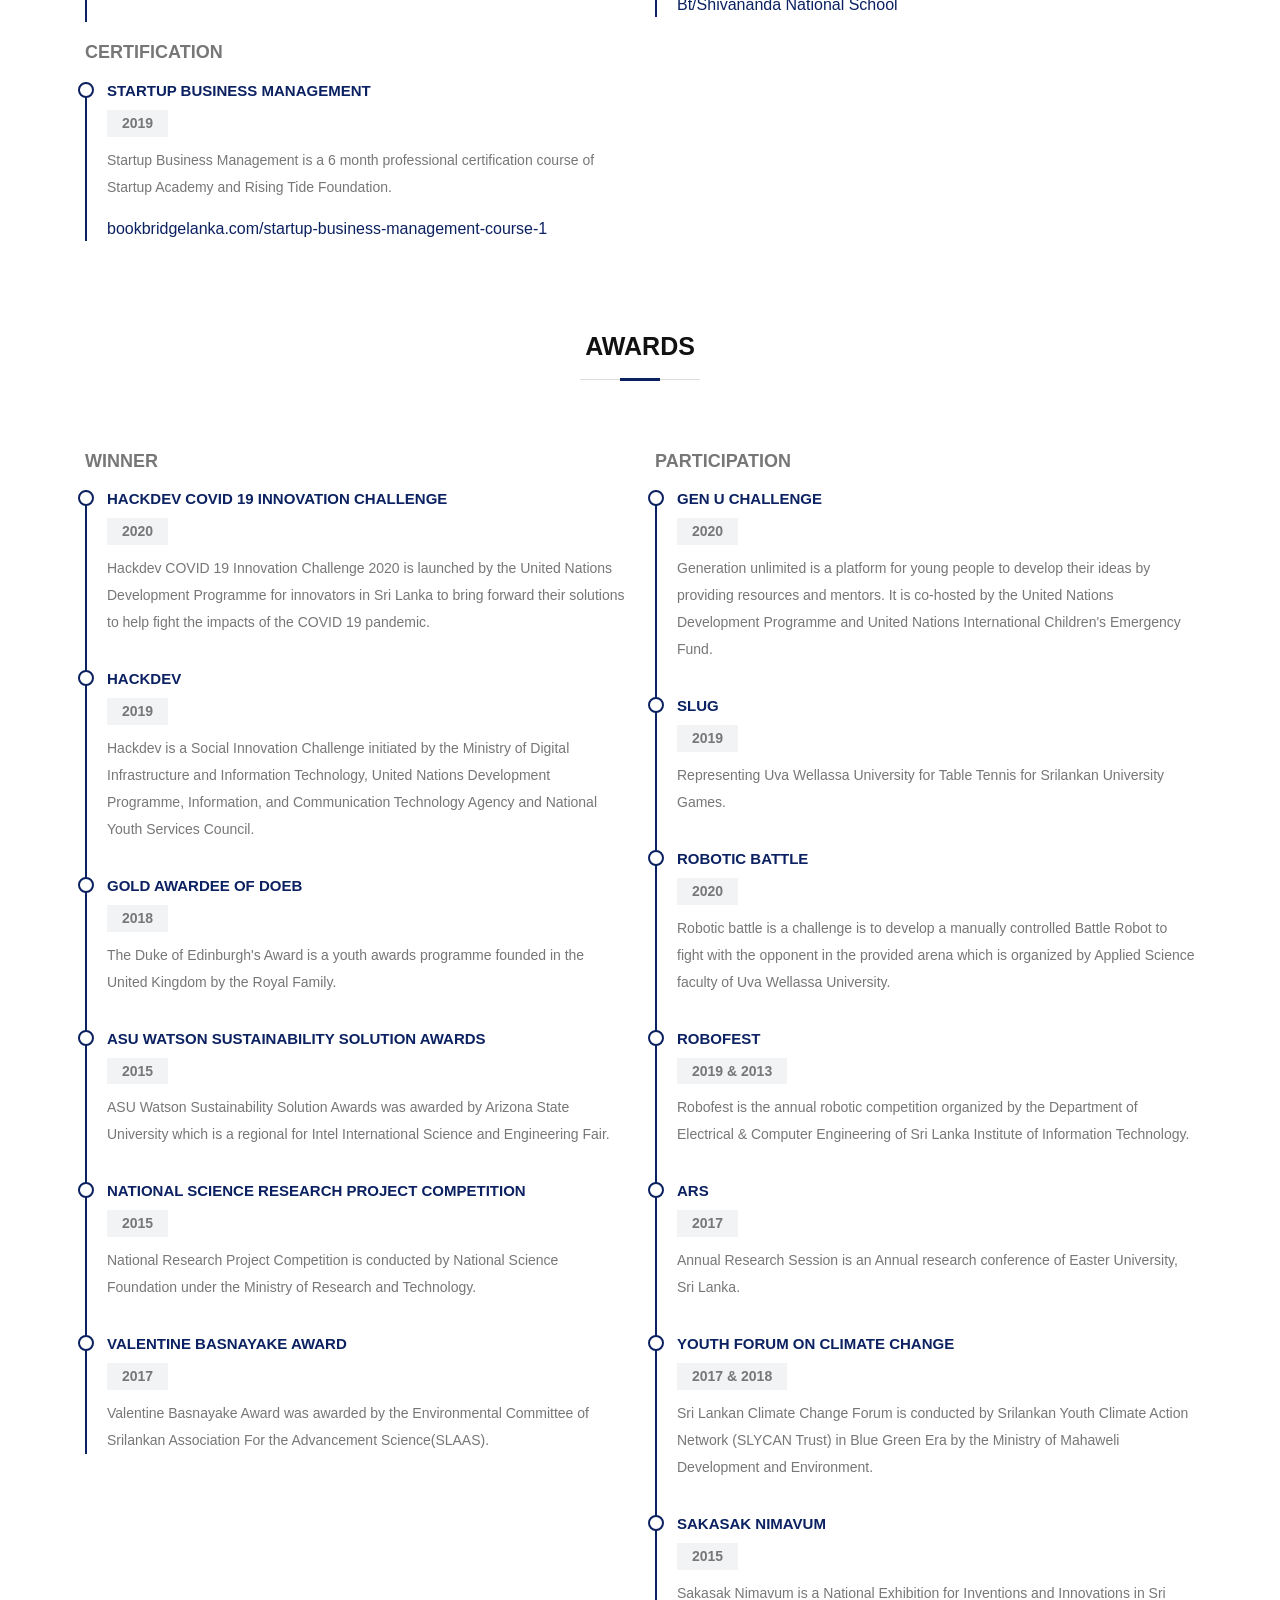
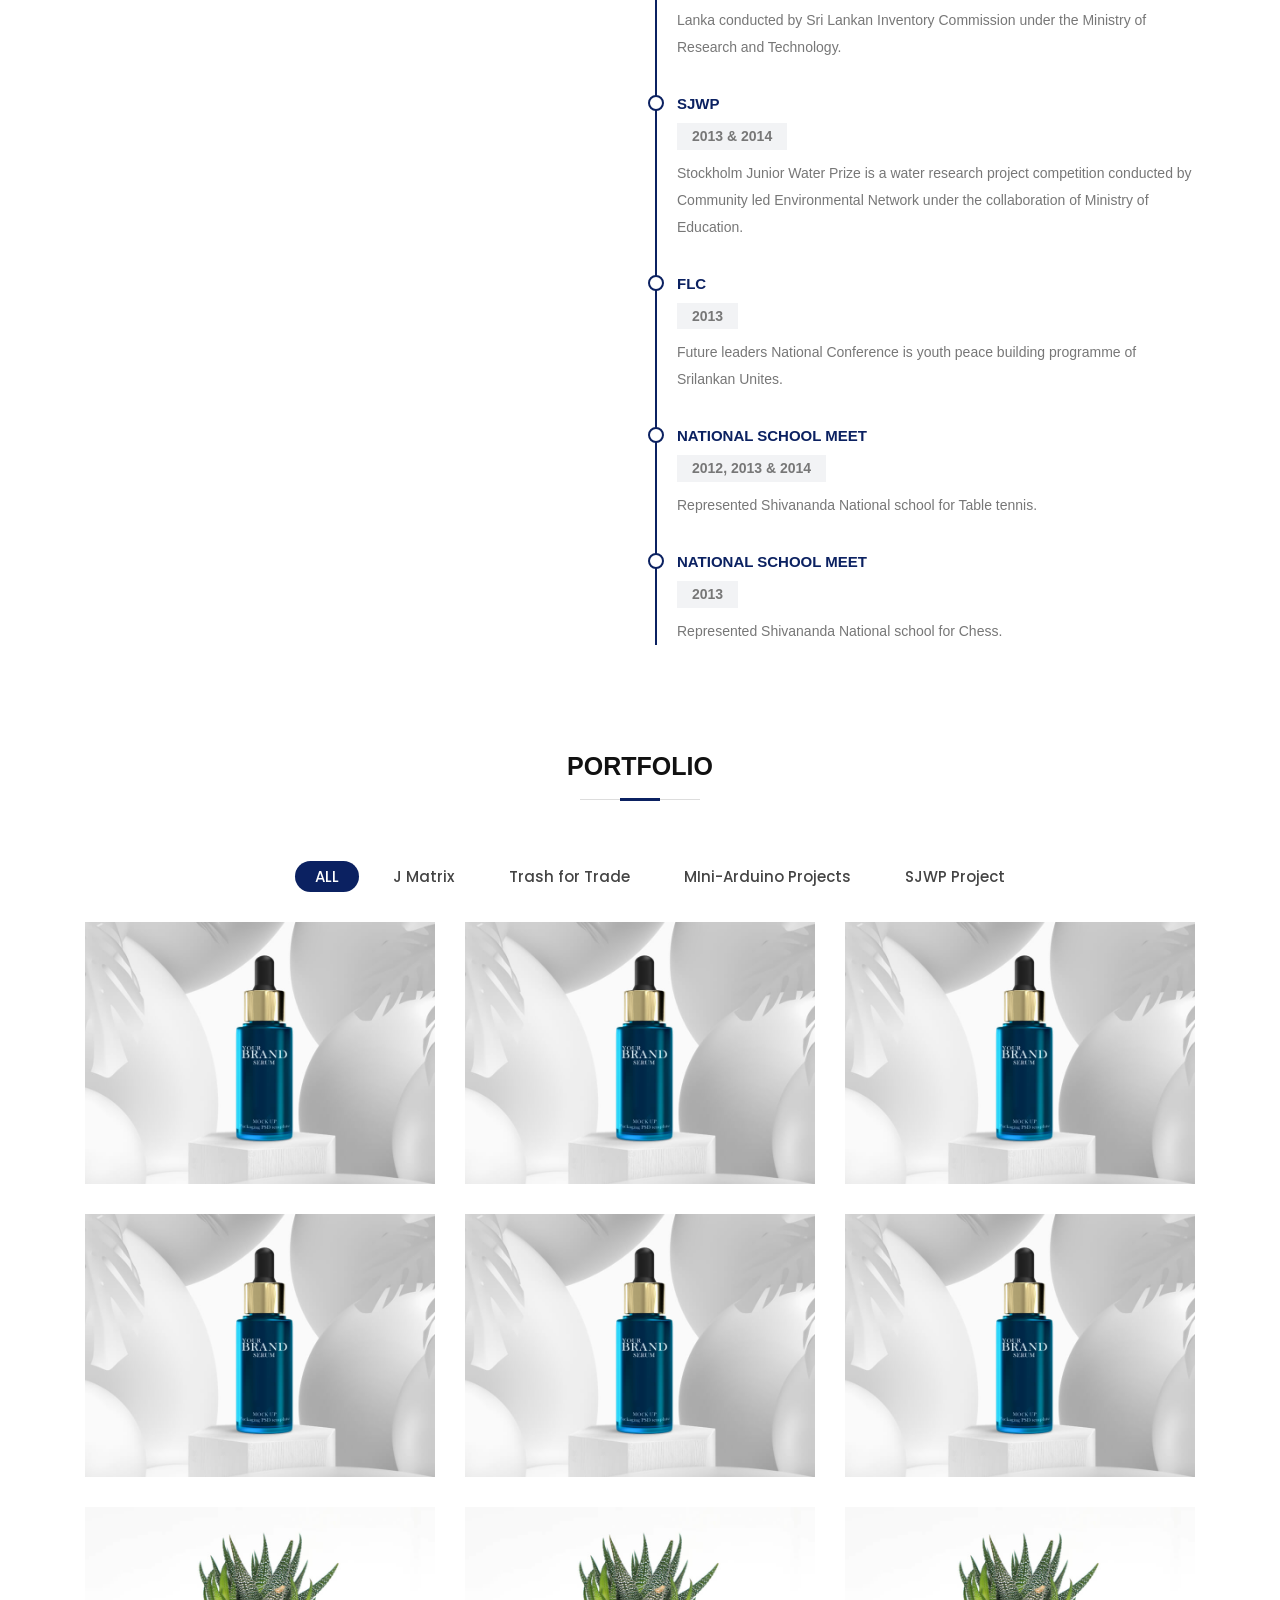
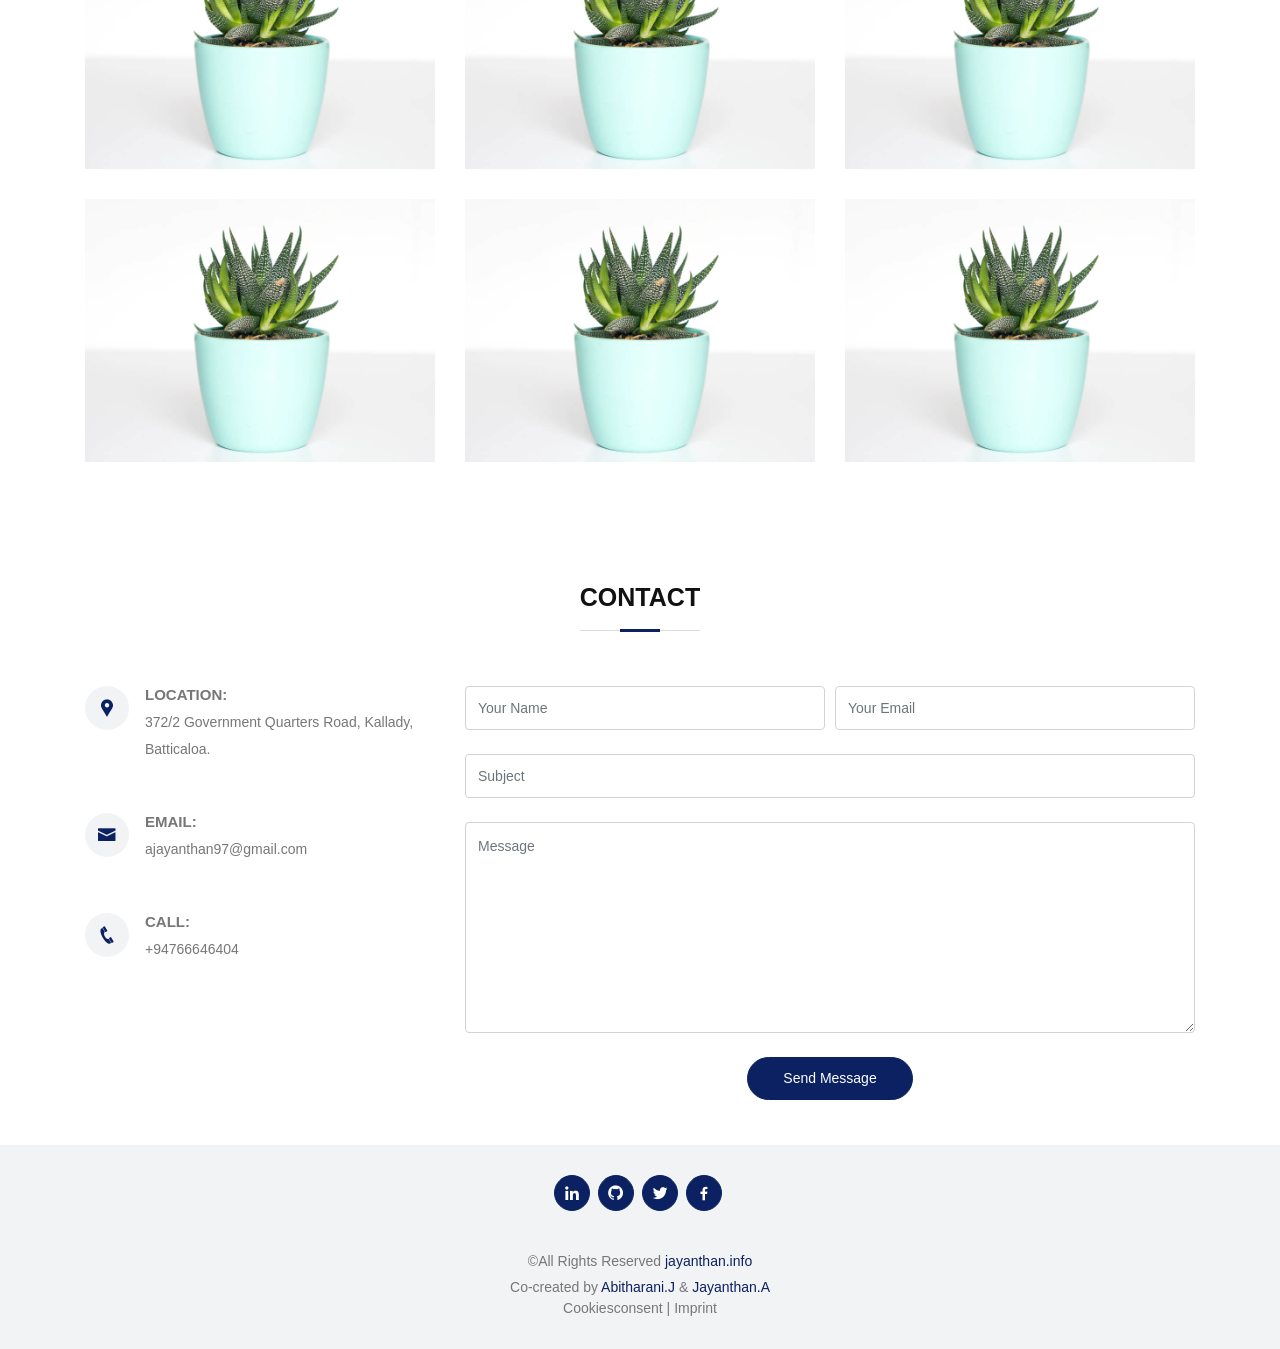
==== commit 004a4885: "Revert "Change Favicon location" This reverts commit d2357dae6ee07fd684a2bf7f1de9df051f8e5a4e." ====
--- a/index.html
+++ b/index.html
@@ -27,10 +27,10 @@
   <meta property="twitter:image" content="">
 
 <!---Favicon--->
-  <link rel="apple-touch-icon" sizes="180x180" href="assets\img\favicon\apple-touch-icon.png">
-  <link rel="icon" type="image/png" sizes="32x32" href="assets\img\favicon\favicon-32x32.png">
-  <link rel="icon" type="image/png" sizes="16x16" href="assets\img\favicon\favicon-16x16.png">
-  <link rel="manifest" href="assets\img\favicon\site.webmanifest">
+  <link rel="apple-touch-icon" sizes="180x180" href="media\images\favicon\apple-touch-icon.png">
+  <link rel="icon" type="image/png" sizes="32x32" href="media\images\favicon\favicon-32x32.png">
+  <link rel="icon" type="image/png" sizes="16x16" href="media\images\favicon\favicon-16x16.png">
+  <link rel="manifest" href="media\images\favicon\site.webmanifest">
 
   <!-- Google Fonts -->
   <link href="https://fonts.googleapis.com/css?family=Open+Sans:300,300i,400,400i,600,600i,700,700i|Raleway:300,300i,400,400i,500,500i,600,600i,700,700i|Poppins:300,300i,400,400i,500,500i,600,600i,700,700i" rel="stylesheet">
@@ -95,7 +95,7 @@
 
         <div class="row">
           <div class="col-lg-5">
-            <img src="assets\img\jayanthan-website-2.jpg" class="img-fluid" alt="">
+            <img src="media\images\jayanthan-website-2.jpg" class="img-fluid" alt="">
           </div>
           <div class="col-lg-7 pt-4 pt-lg-0 content">
             <p>
@@ -543,7 +543,7 @@
         <div class="row portfolio-container">
 
           <div class="col-lg-4 col-md-6 portfolio-item filter-t4t">
-            <img src="assets\img\portfolio\portfolio-2.jpg" class="img-fluid" alt="">
+            <img src="media\images\portfolio\portfolio-2.jpg" class="img-fluid" alt="">
             <div class="portfolio-info">
               <h4>App 1</h4>
               <p>App</p>
@@ -553,7 +553,7 @@
           </div>
 
           <div class="col-lg-4 col-md-6 portfolio-item filter-t4t">
-            <img src="assets\img\portfolio\portfolio-2.jpg" class="img-fluid" alt="">
+            <img src="media\images\portfolio\portfolio-2.jpg" class="img-fluid" alt="">
             <div class="portfolio-info">
               <h4>App 1</h4>
               <p>App</p>
@@ -563,7 +563,7 @@
           </div>
 
           <div class="col-lg-4 col-md-6 portfolio-item filter-t4t">
-            <img src="assets\img\portfolio\portfolio-2.jpg" class="img-fluid" alt="">
+            <img src="media\images\portfolio\portfolio-2.jpg" class="img-fluid" alt="">
             <div class="portfolio-info">
               <h4>App 1</h4>
               <p>App</p>
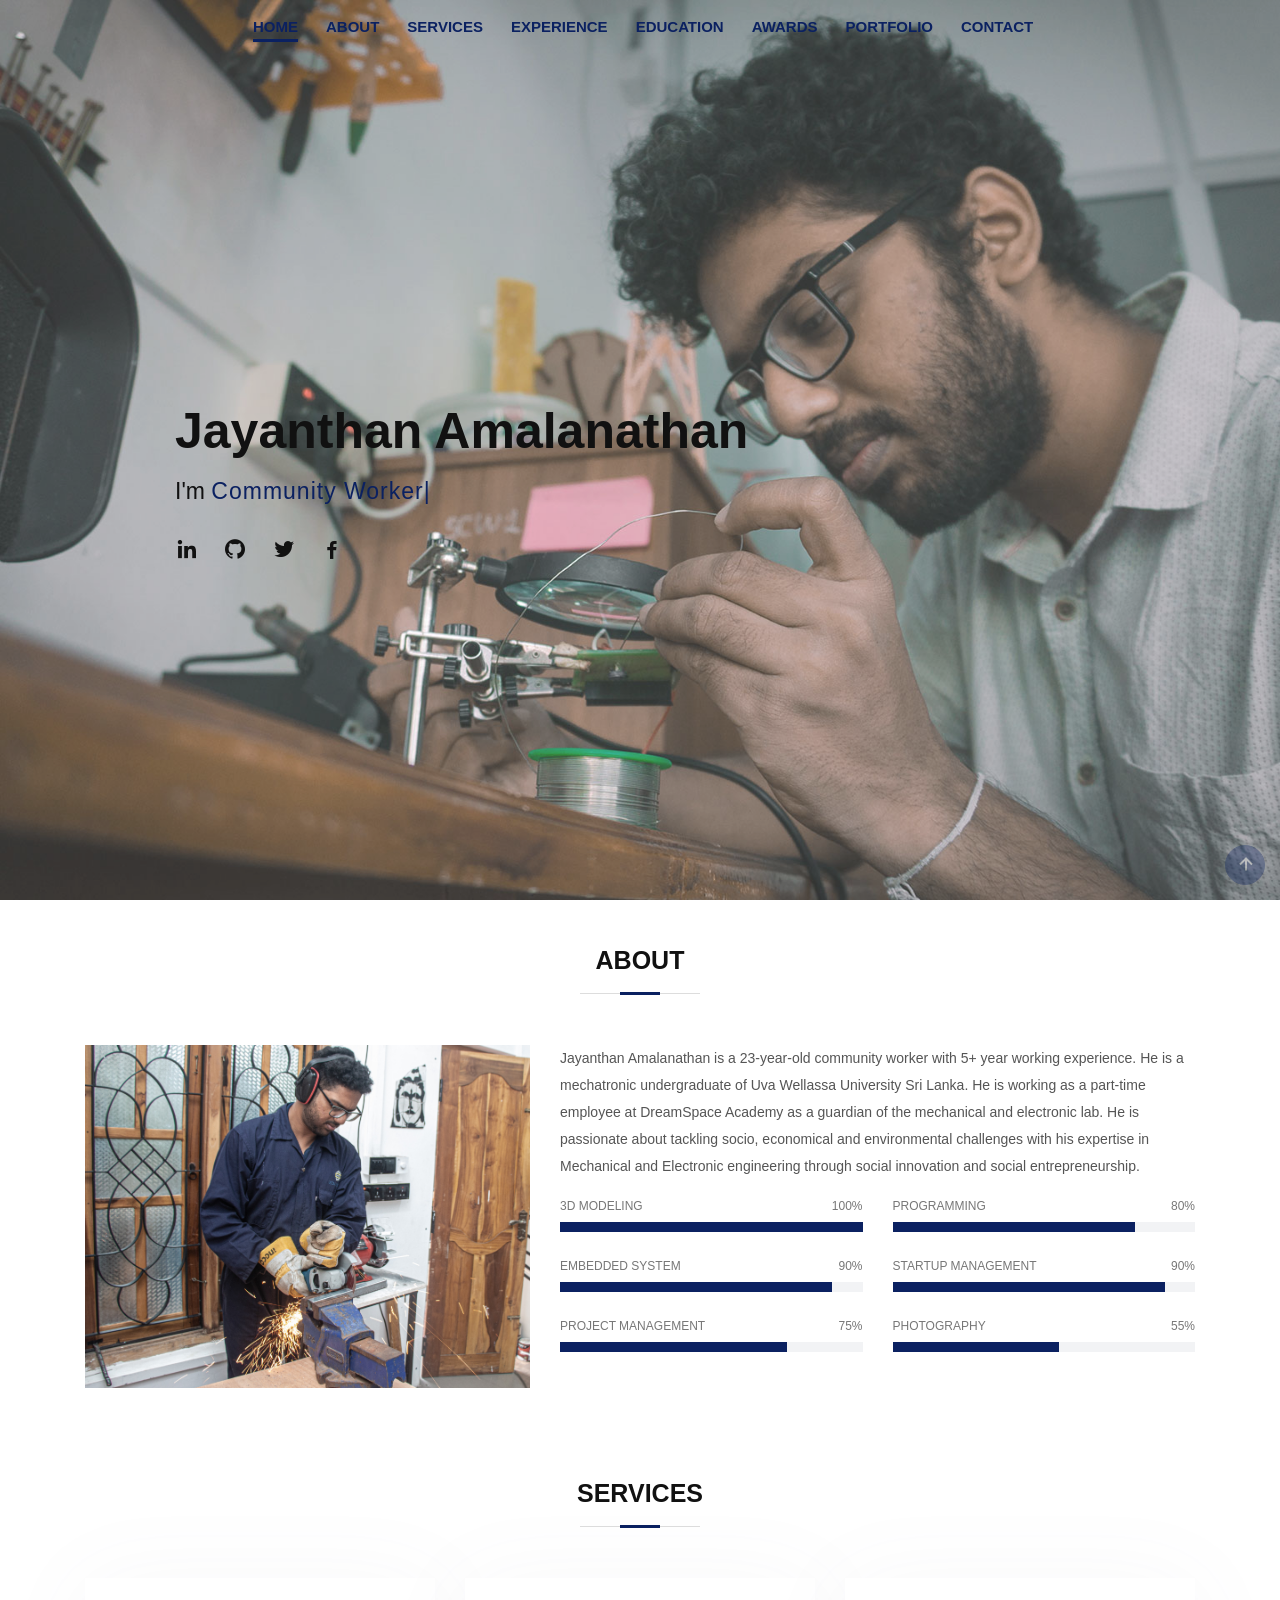
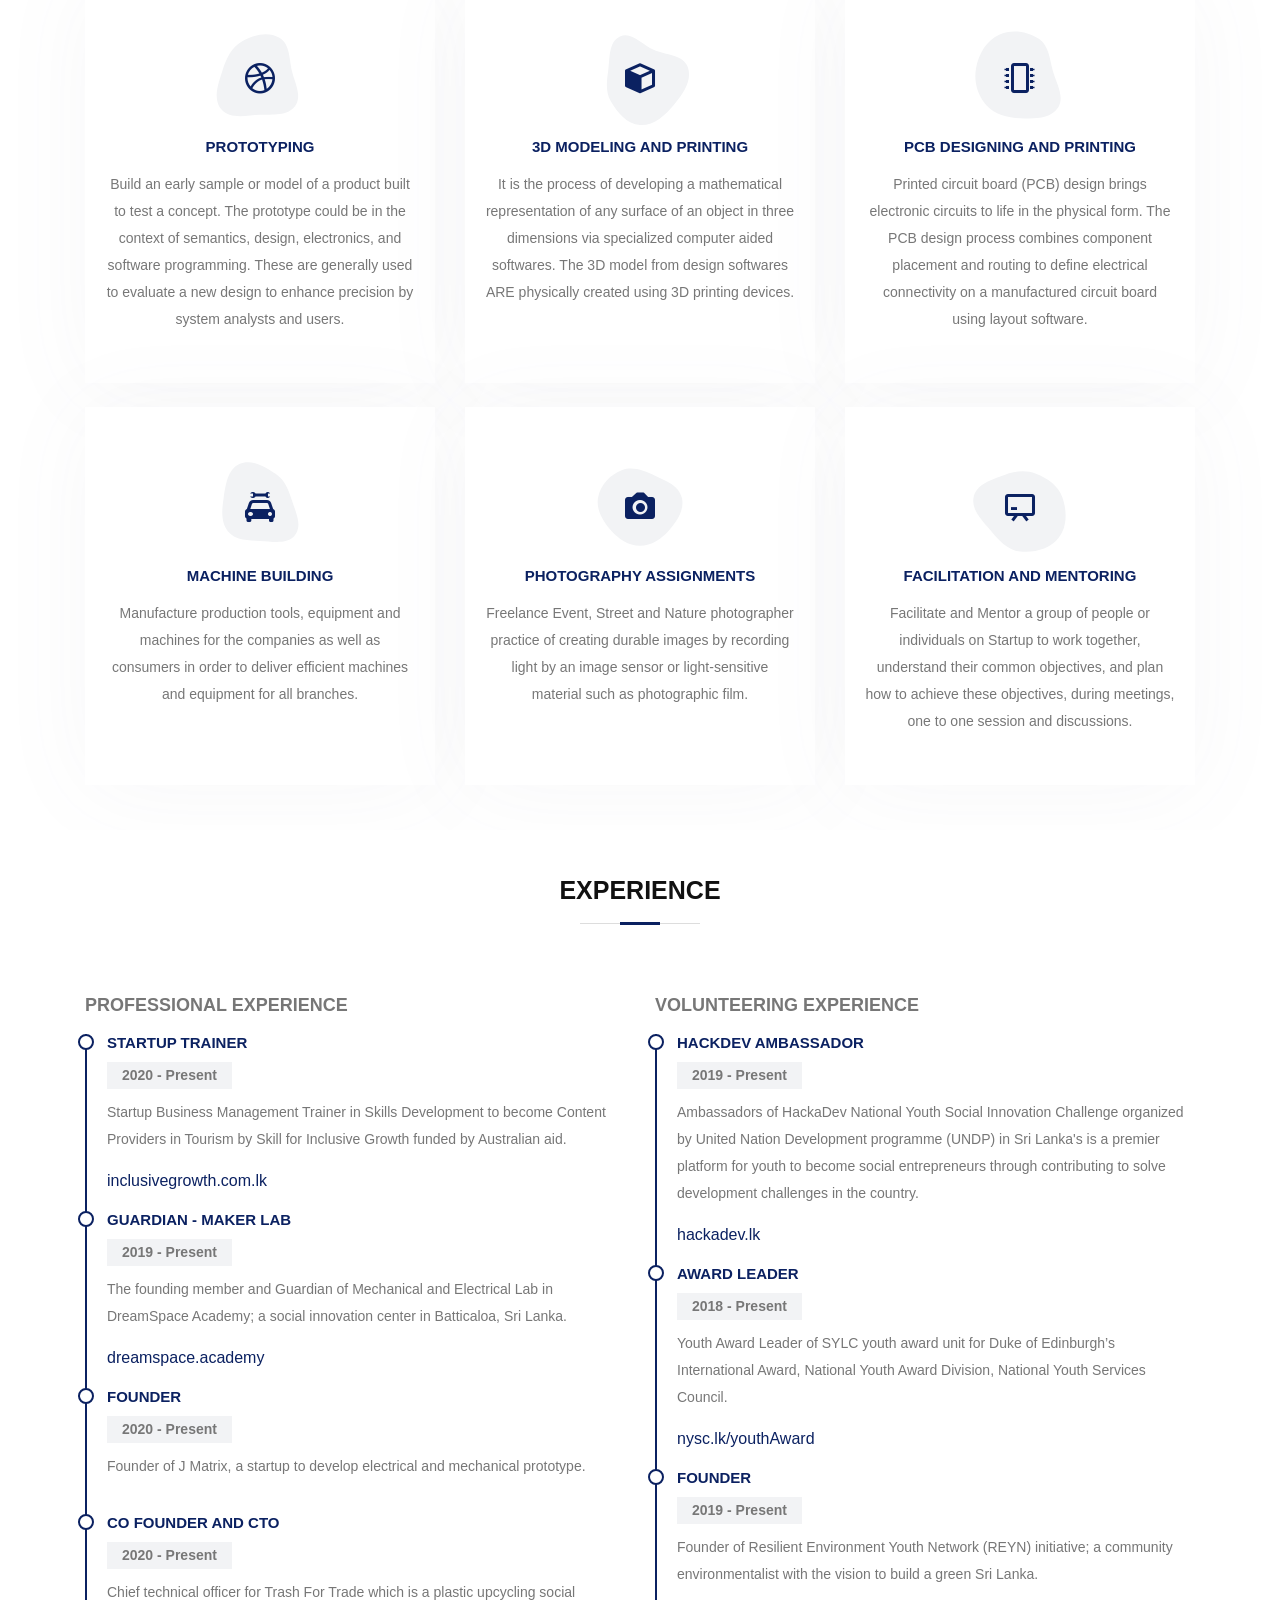
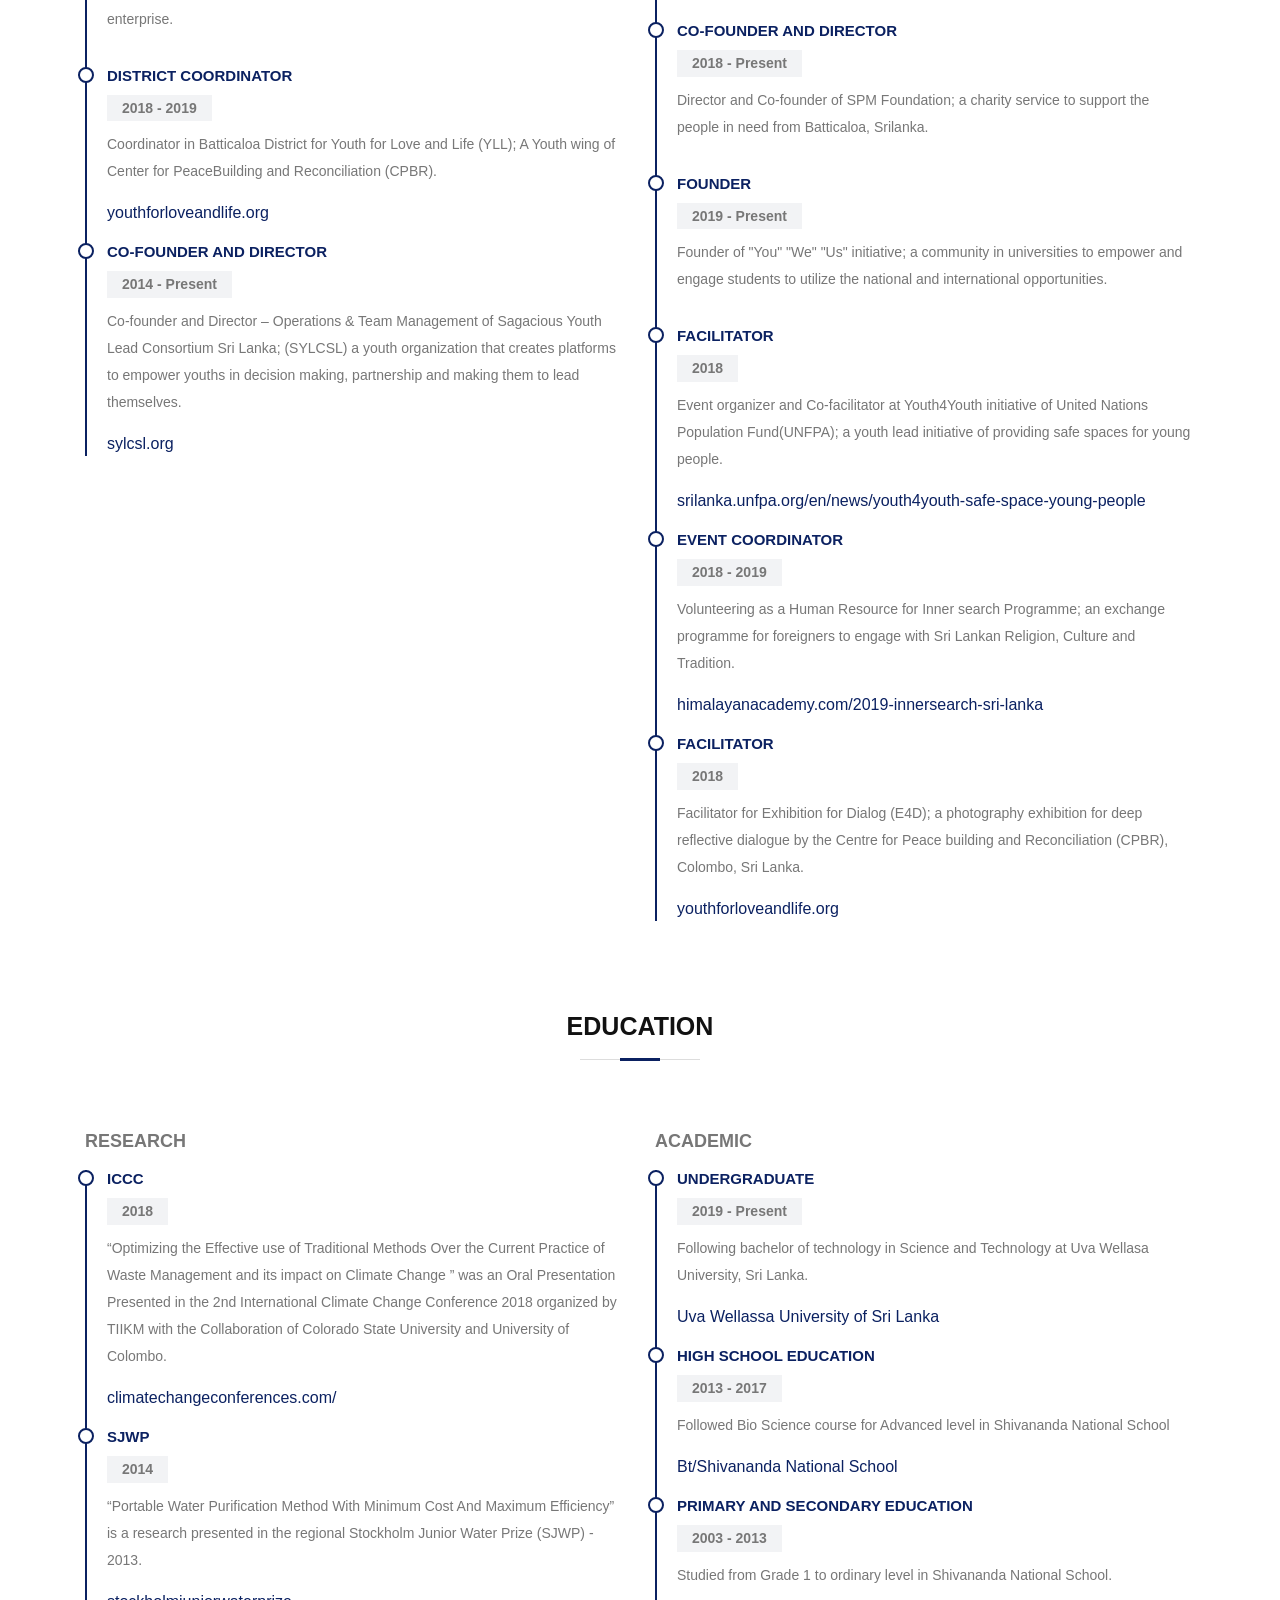
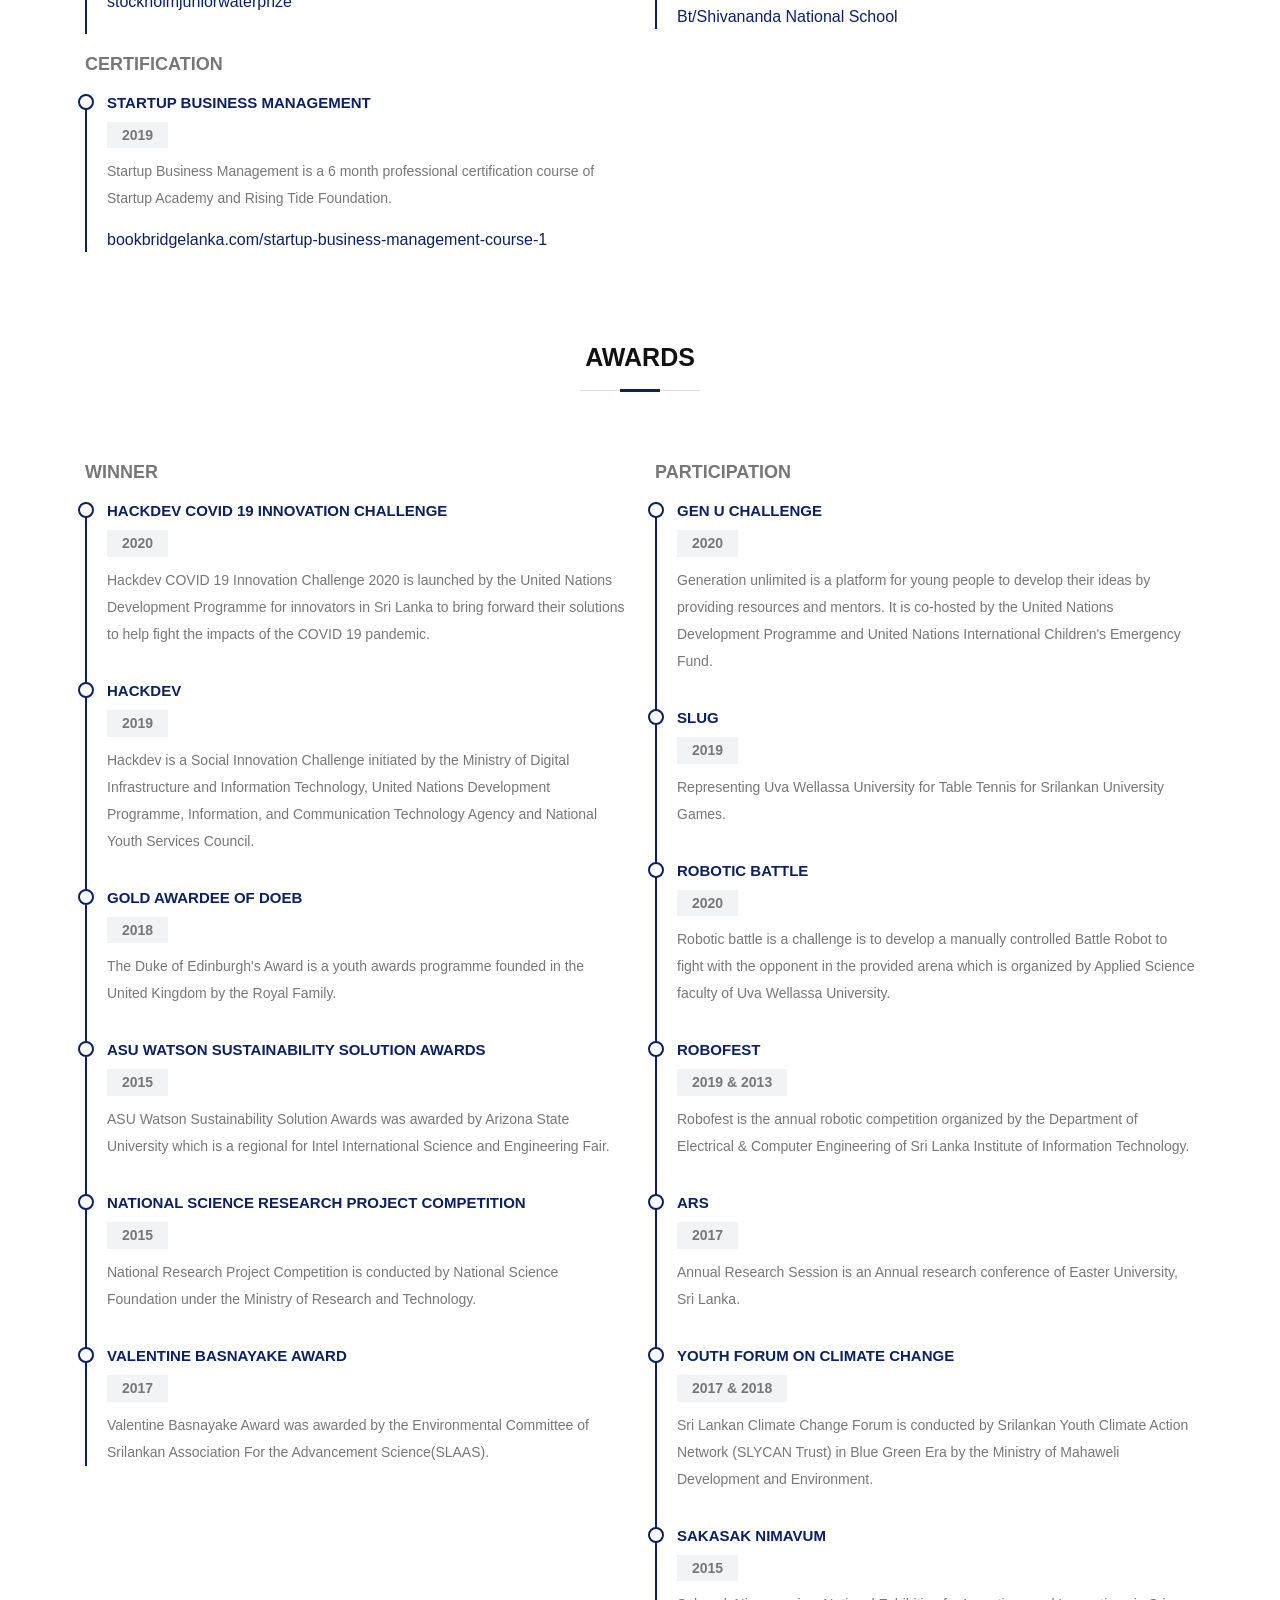
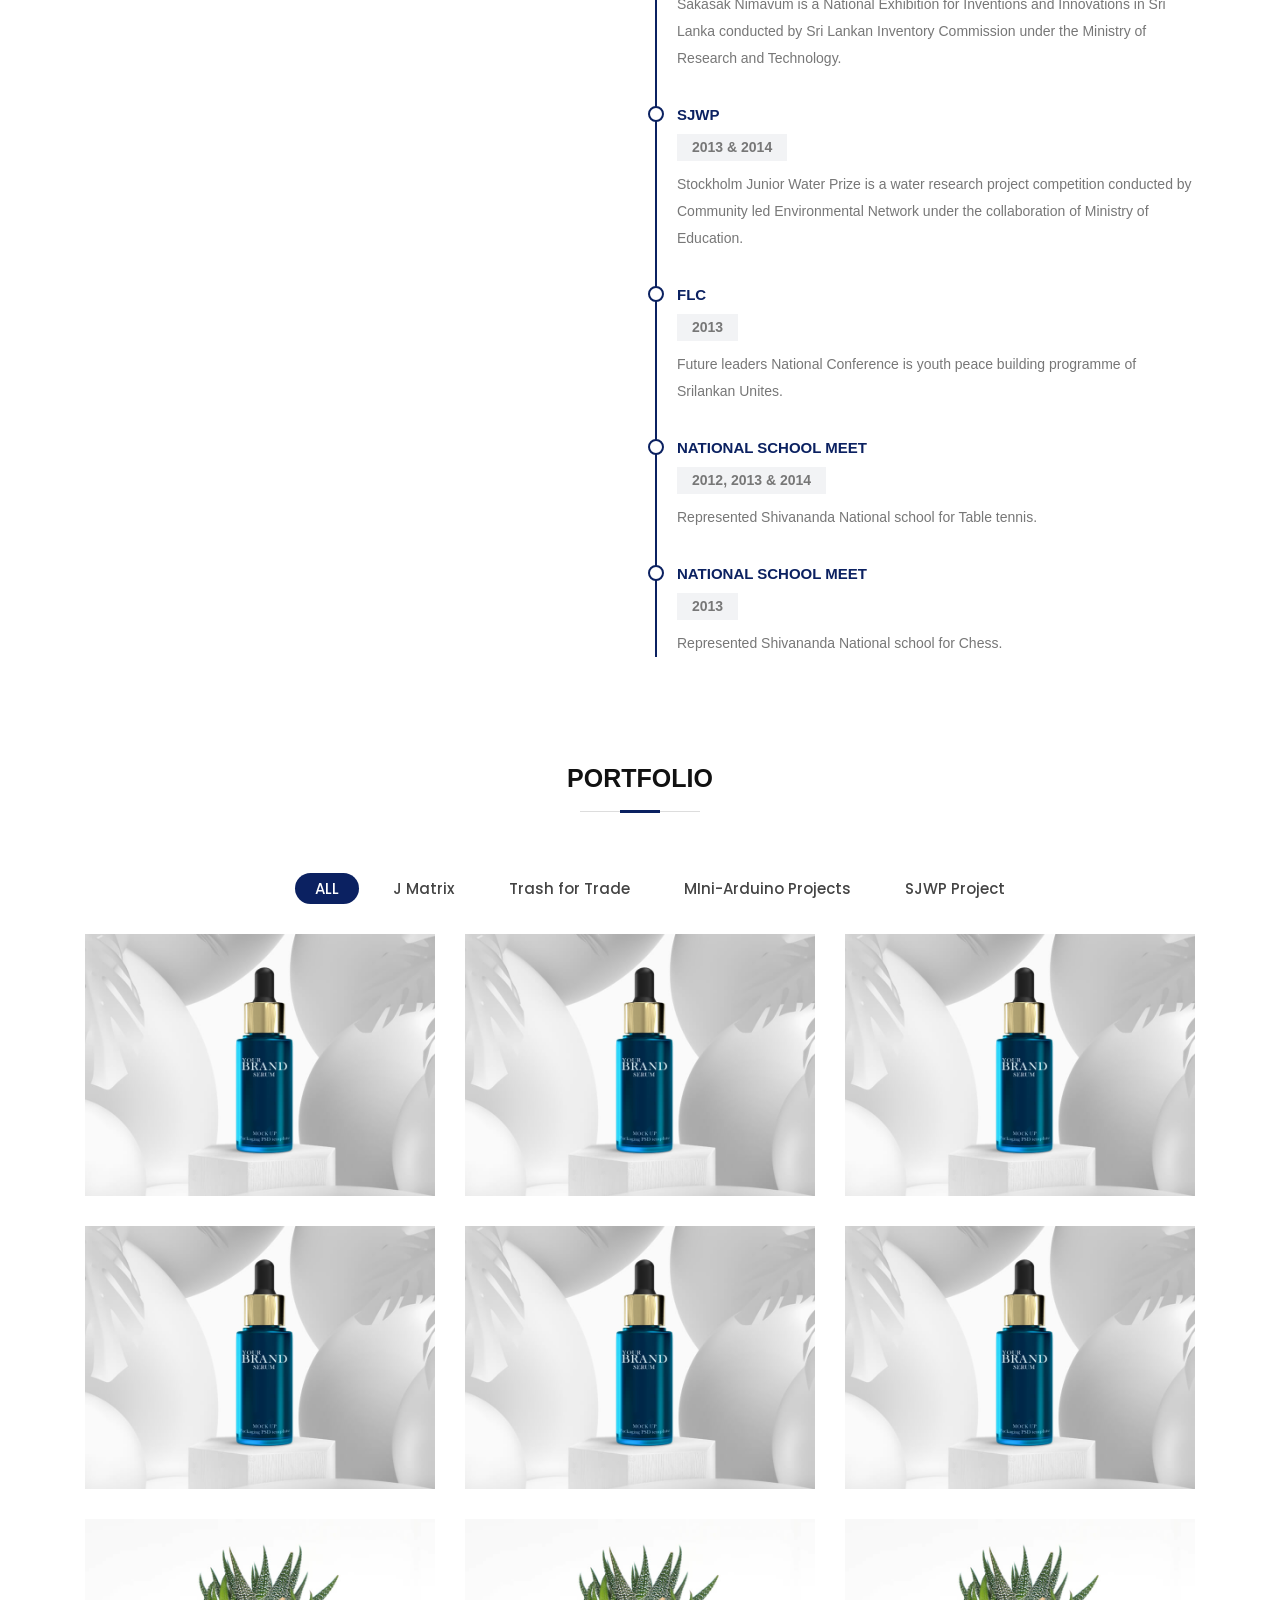
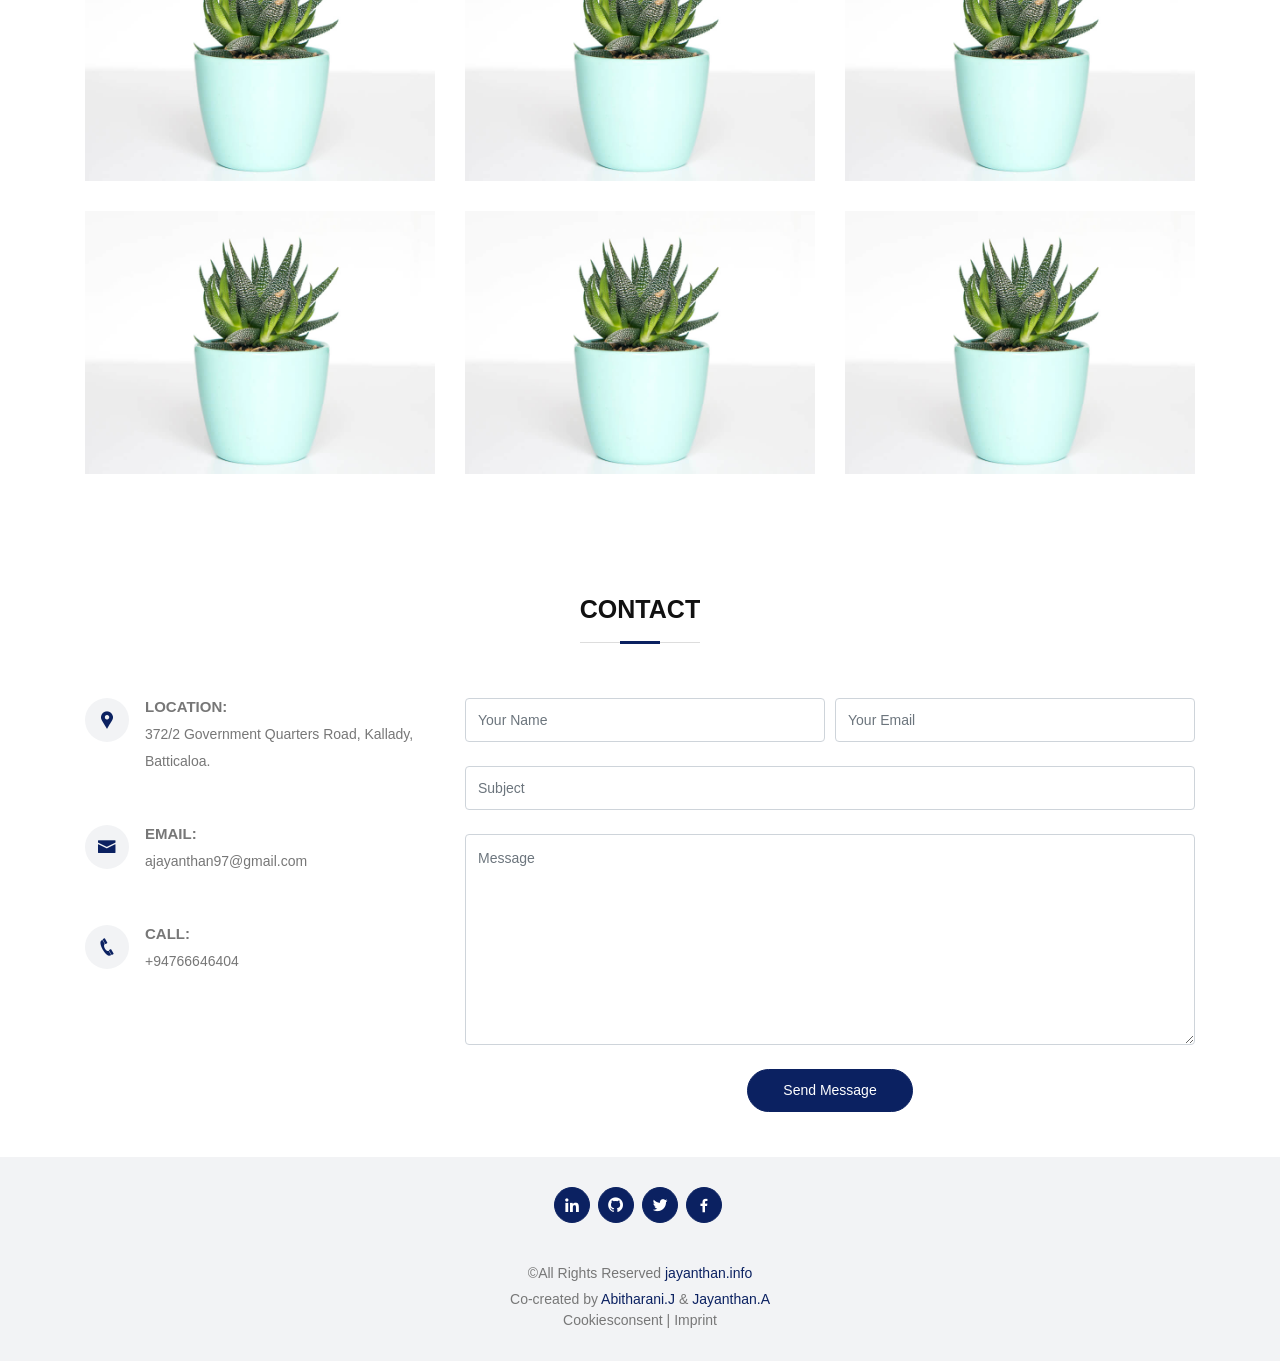
==== commit 6be5eee4: "Revert "Change Image source files" This reverts commit ddf60fbb05e40c37ea7d7ef2c3dfba249dc7fead." ====
--- a/index.html
+++ b/index.html
@@ -27,10 +27,10 @@
   <meta property="twitter:image" content="">
 
 <!---Favicon--->
-  <link rel="apple-touch-icon" sizes="180x180" href="media\images\favicon\apple-touch-icon.png">
-  <link rel="icon" type="image/png" sizes="32x32" href="media\images\favicon\favicon-32x32.png">
-  <link rel="icon" type="image/png" sizes="16x16" href="media\images\favicon\favicon-16x16.png">
-  <link rel="manifest" href="media\images\favicon\site.webmanifest">
+  <link rel="apple-touch-icon" sizes="180x180" href="assets\img\favicon\apple-touch-icon.png">
+  <link rel="icon" type="image/png" sizes="32x32" href="assets\img\favicon\favicon-32x32.png">
+  <link rel="icon" type="image/png" sizes="16x16" href="assets\img\favicon\favicon-16x16.png">
+  <link rel="manifest" href="assets\img\favicon\site.webmanifest">
 
   <!-- Google Fonts -->
   <link href="https://fonts.googleapis.com/css?family=Open+Sans:300,300i,400,400i,600,600i,700,700i|Raleway:300,300i,400,400i,500,500i,600,600i,700,700i|Poppins:300,300i,400,400i,500,500i,600,600i,700,700i" rel="stylesheet">
@@ -95,7 +95,7 @@
 
         <div class="row">
           <div class="col-lg-5">
-            <img src="media\images\jayanthan-website-2.jpg" class="img-fluid" alt="">
+            <img src="assets\img\jayanthan-website-2.jpg" class="img-fluid" alt="">
           </div>
           <div class="col-lg-7 pt-4 pt-lg-0 content">
             <p>
@@ -543,7 +543,7 @@
         <div class="row portfolio-container">
 
           <div class="col-lg-4 col-md-6 portfolio-item filter-t4t">
-            <img src="media\images\portfolio\portfolio-2.jpg" class="img-fluid" alt="">
+            <img src="assets\img\portfolio\portfolio-2.jpg" class="img-fluid" alt="">
             <div class="portfolio-info">
               <h4>App 1</h4>
               <p>App</p>
@@ -553,7 +553,7 @@
           </div>
 
           <div class="col-lg-4 col-md-6 portfolio-item filter-t4t">
-            <img src="media\images\portfolio\portfolio-2.jpg" class="img-fluid" alt="">
+            <img src="assets\img\portfolio\portfolio-2.jpg" class="img-fluid" alt="">
             <div class="portfolio-info">
               <h4>App 1</h4>
               <p>App</p>
@@ -563,7 +563,7 @@
           </div>
 
           <div class="col-lg-4 col-md-6 portfolio-item filter-t4t">
-            <img src="media\images\portfolio\portfolio-2.jpg" class="img-fluid" alt="">
+            <img src="assets\img\portfolio\portfolio-2.jpg" class="img-fluid" alt="">
             <div class="portfolio-info">
               <h4>App 1</h4>
               <p>App</p>
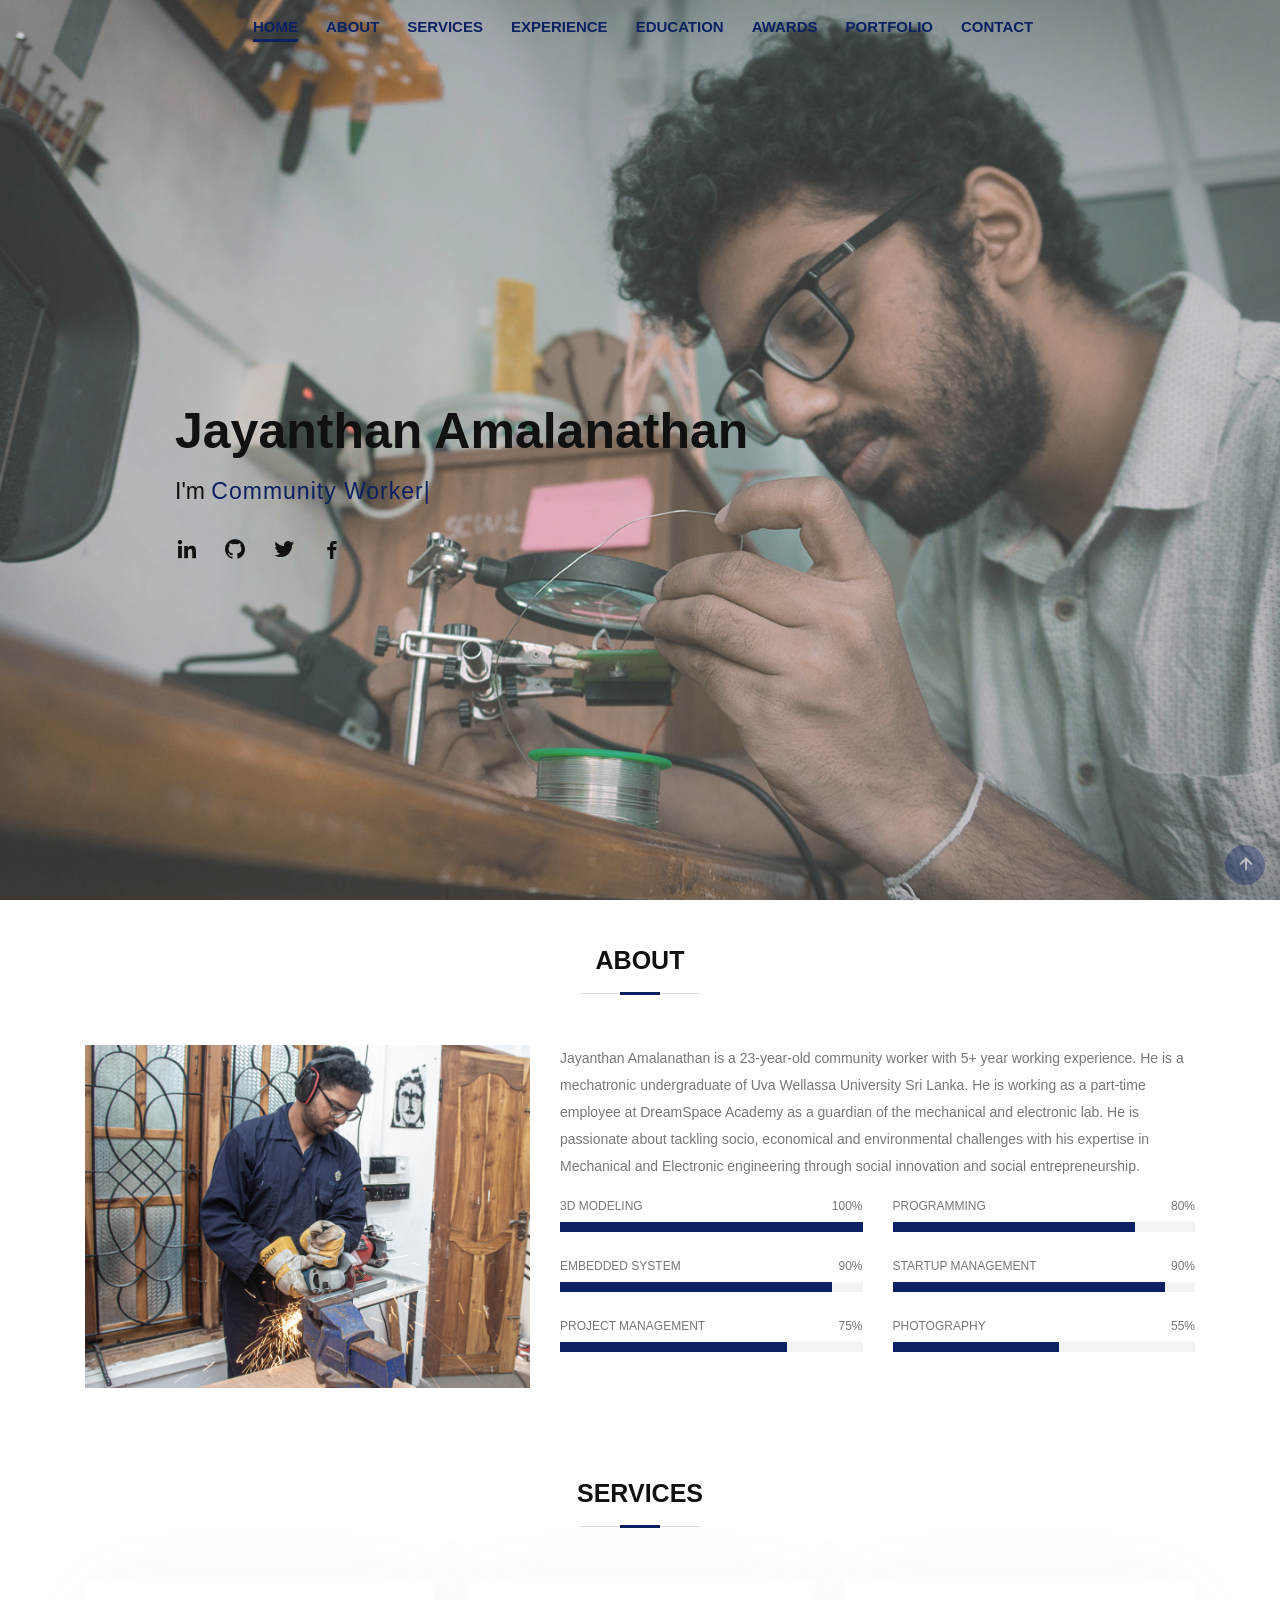
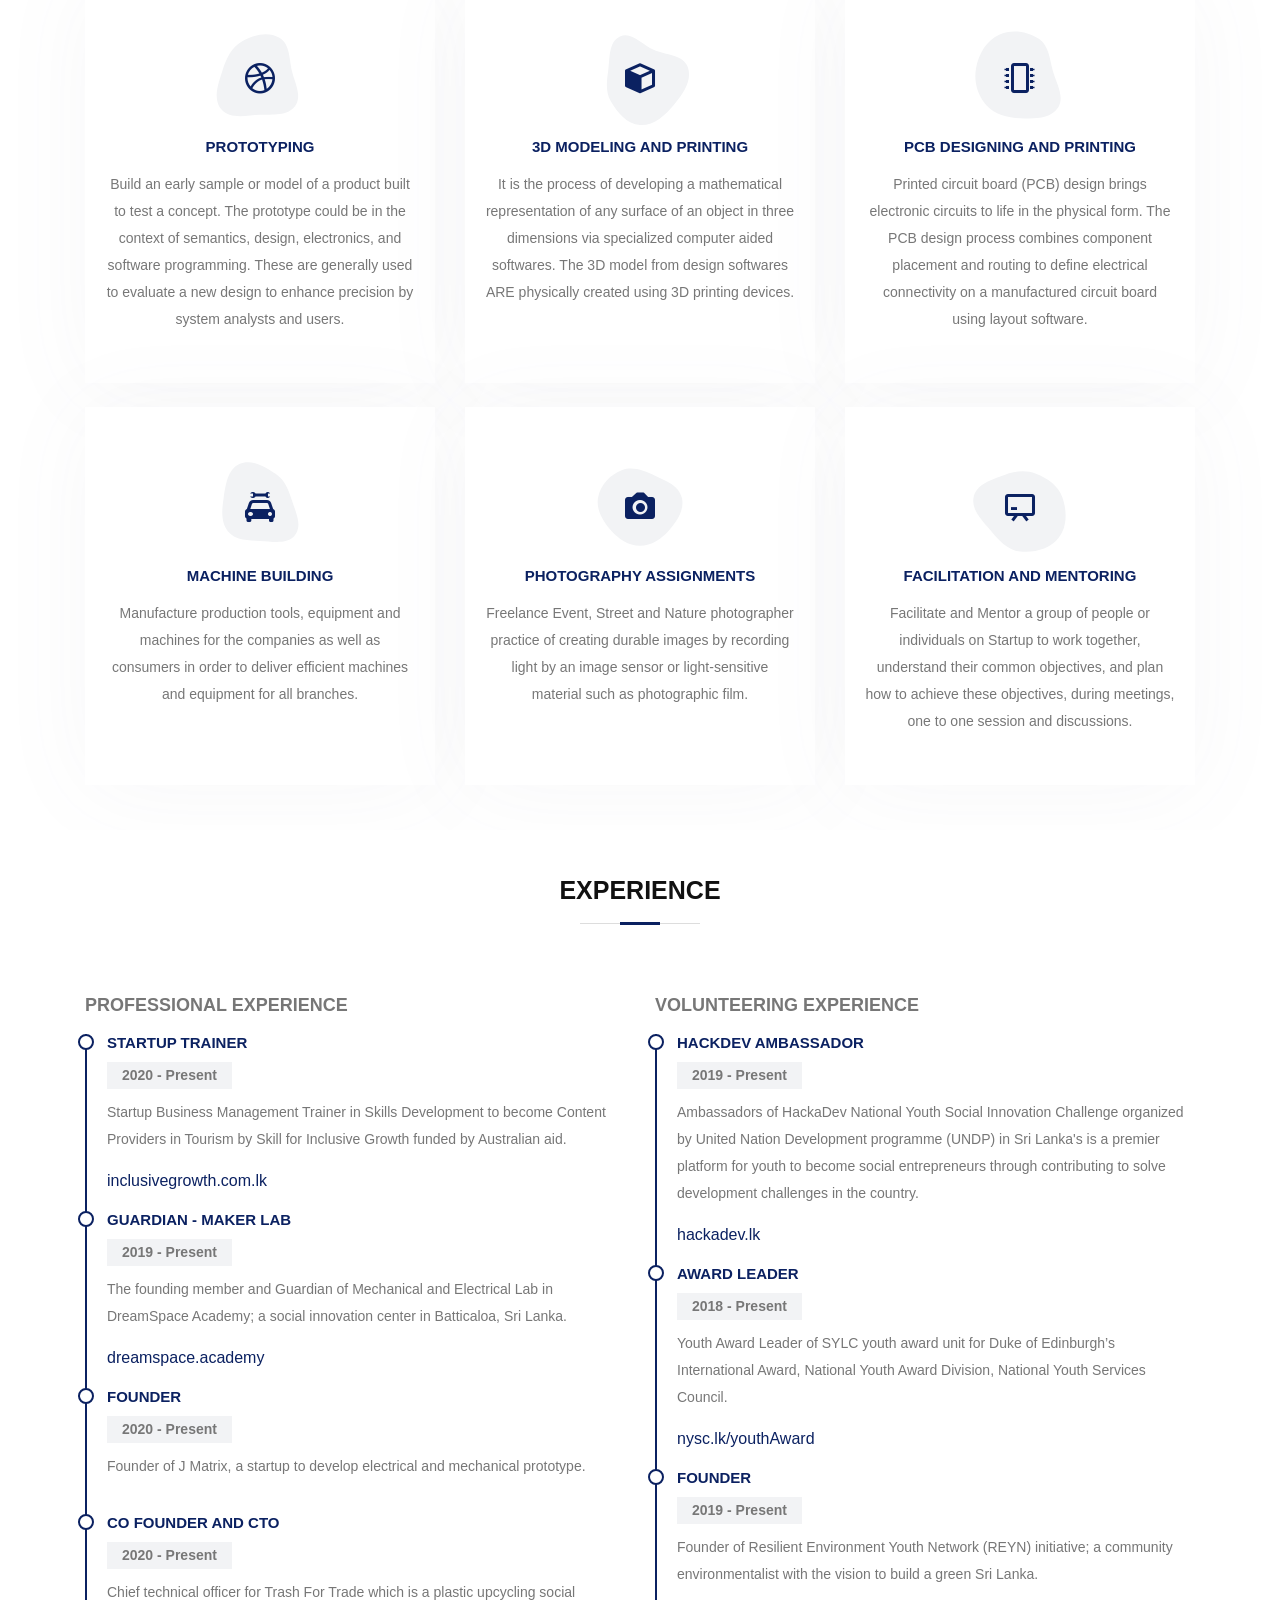
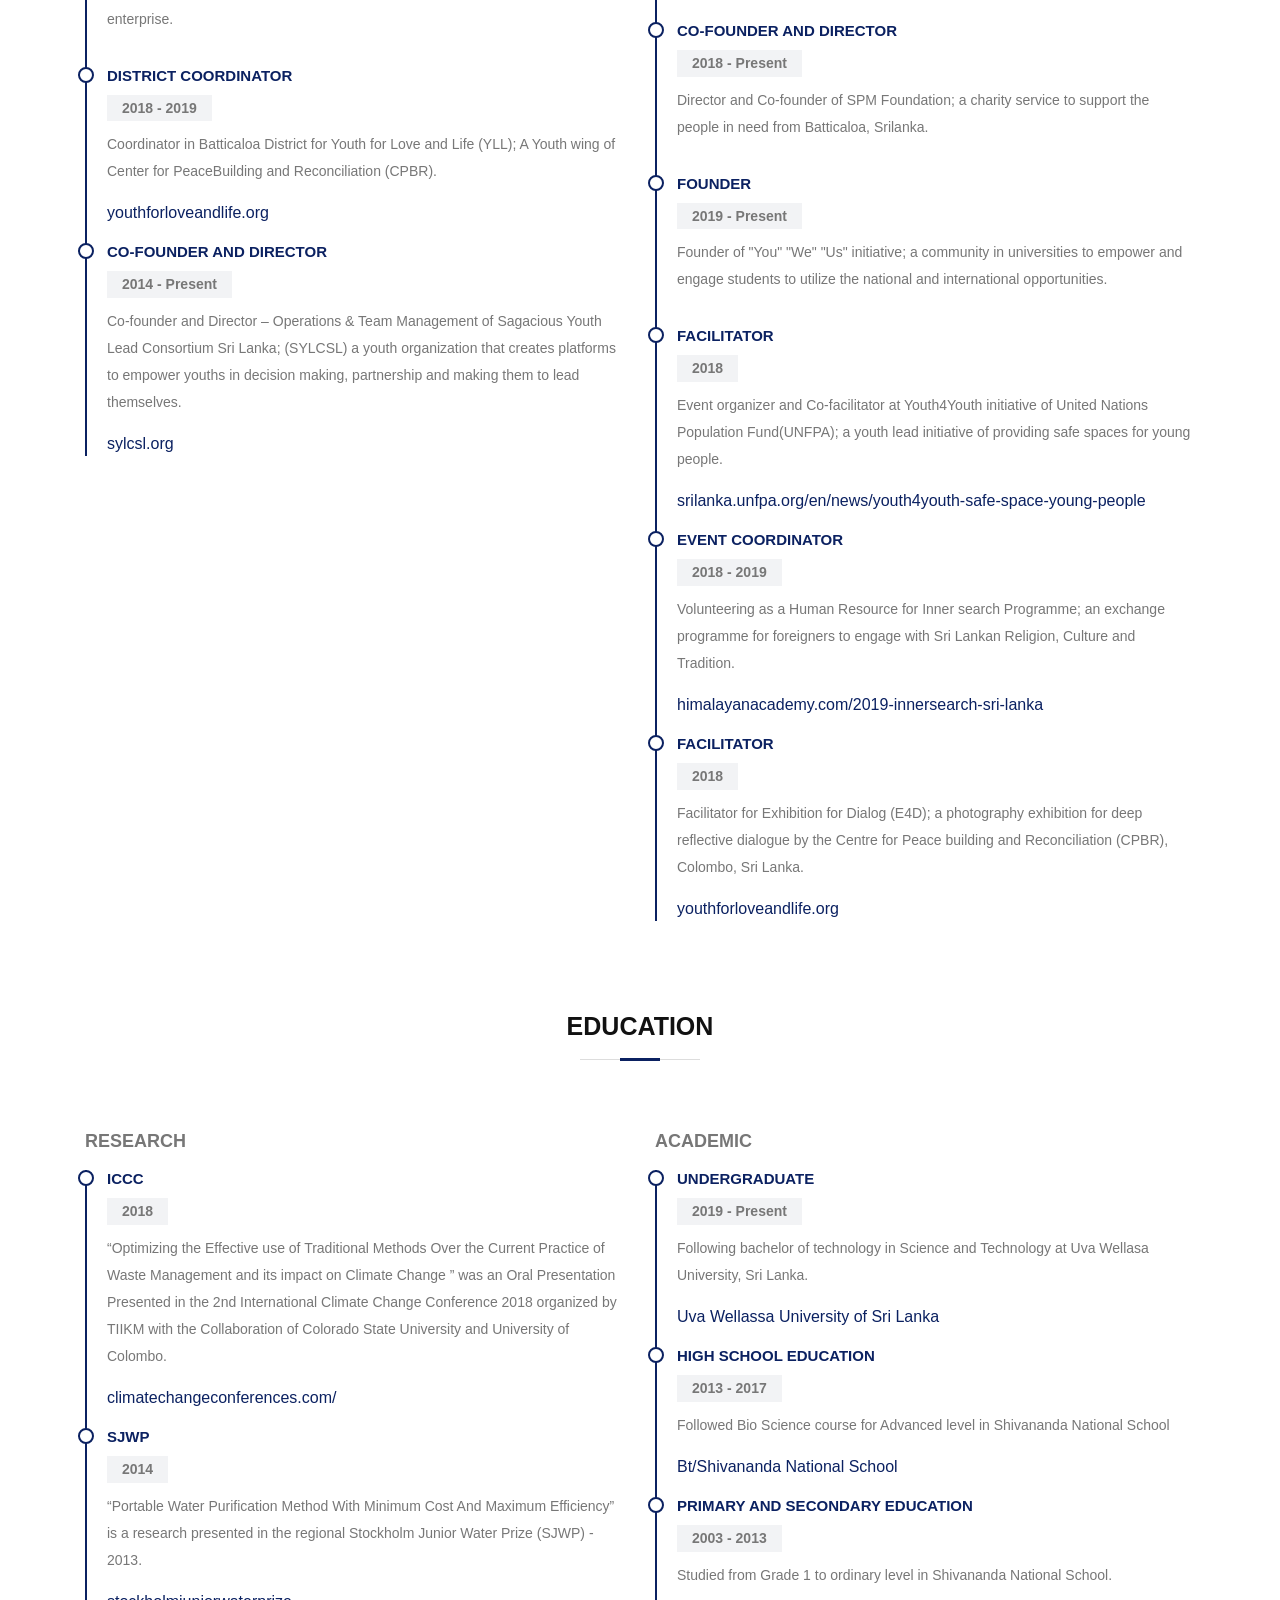
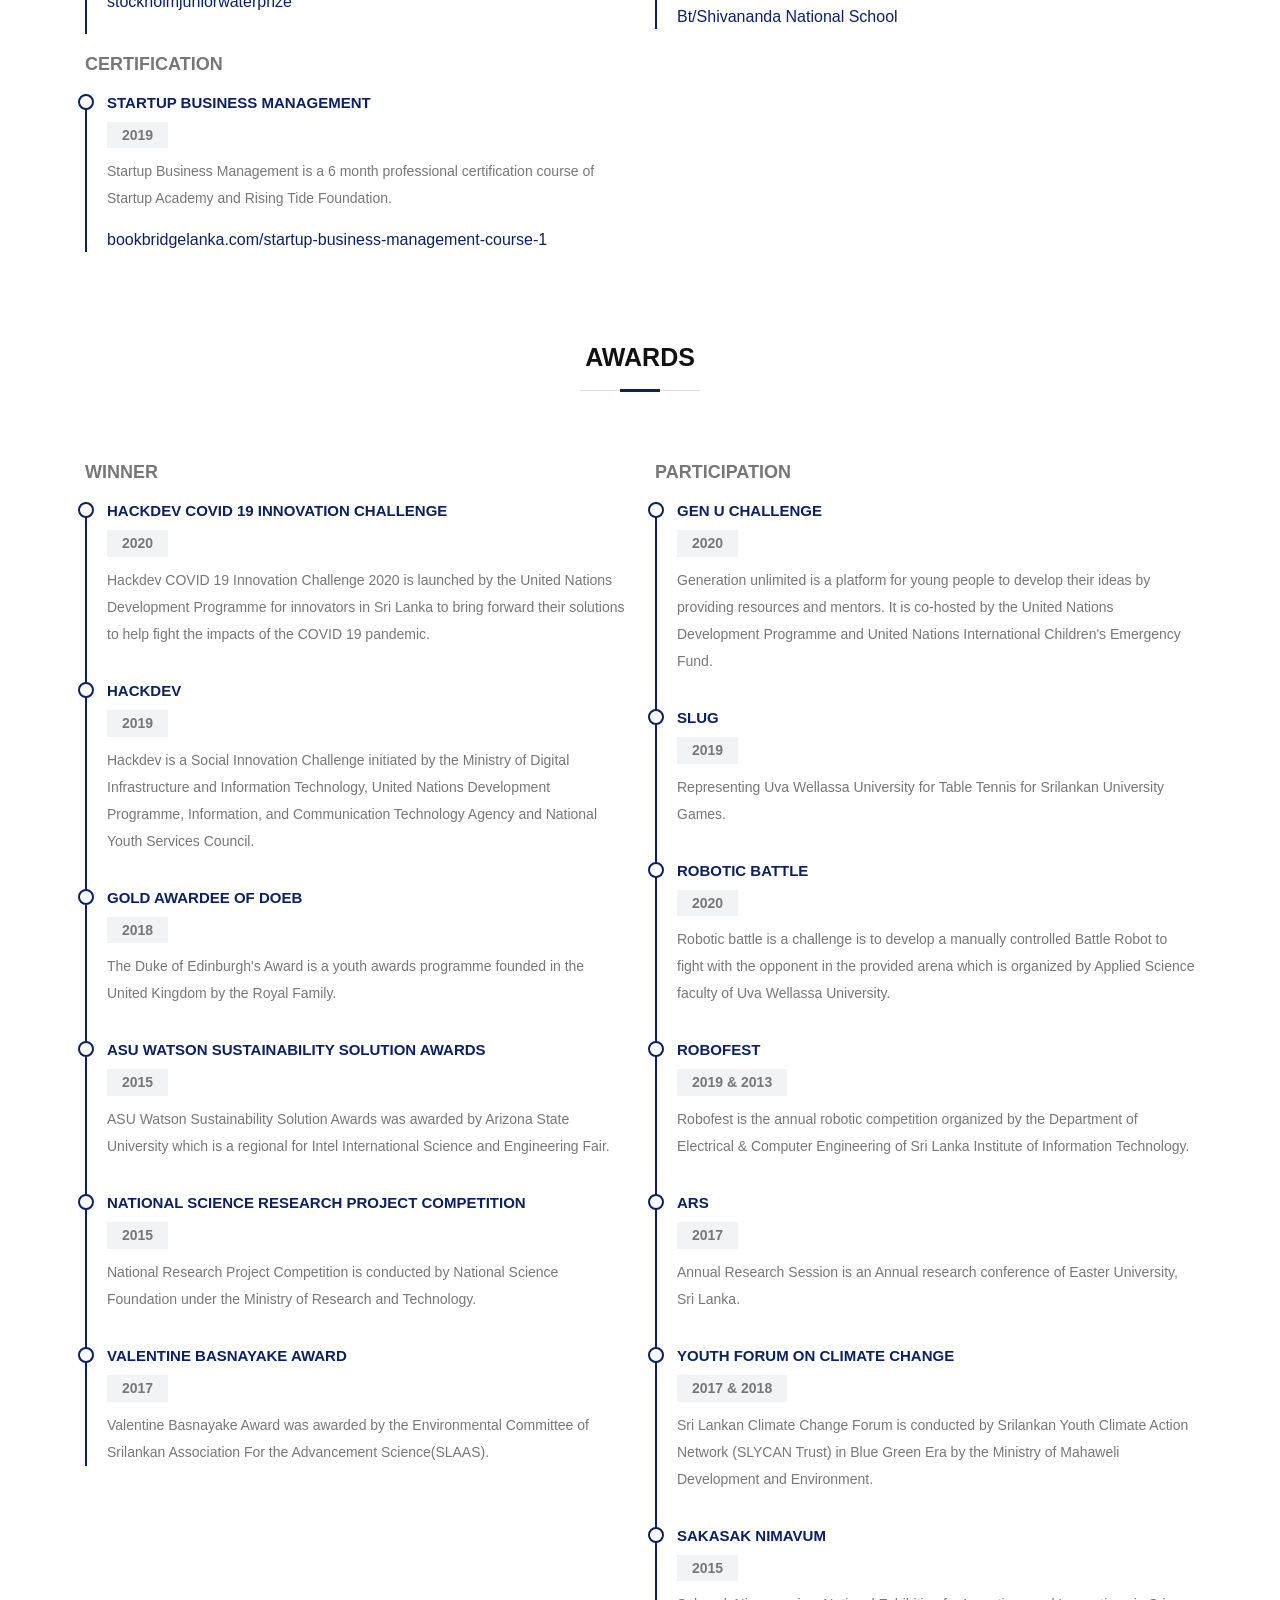
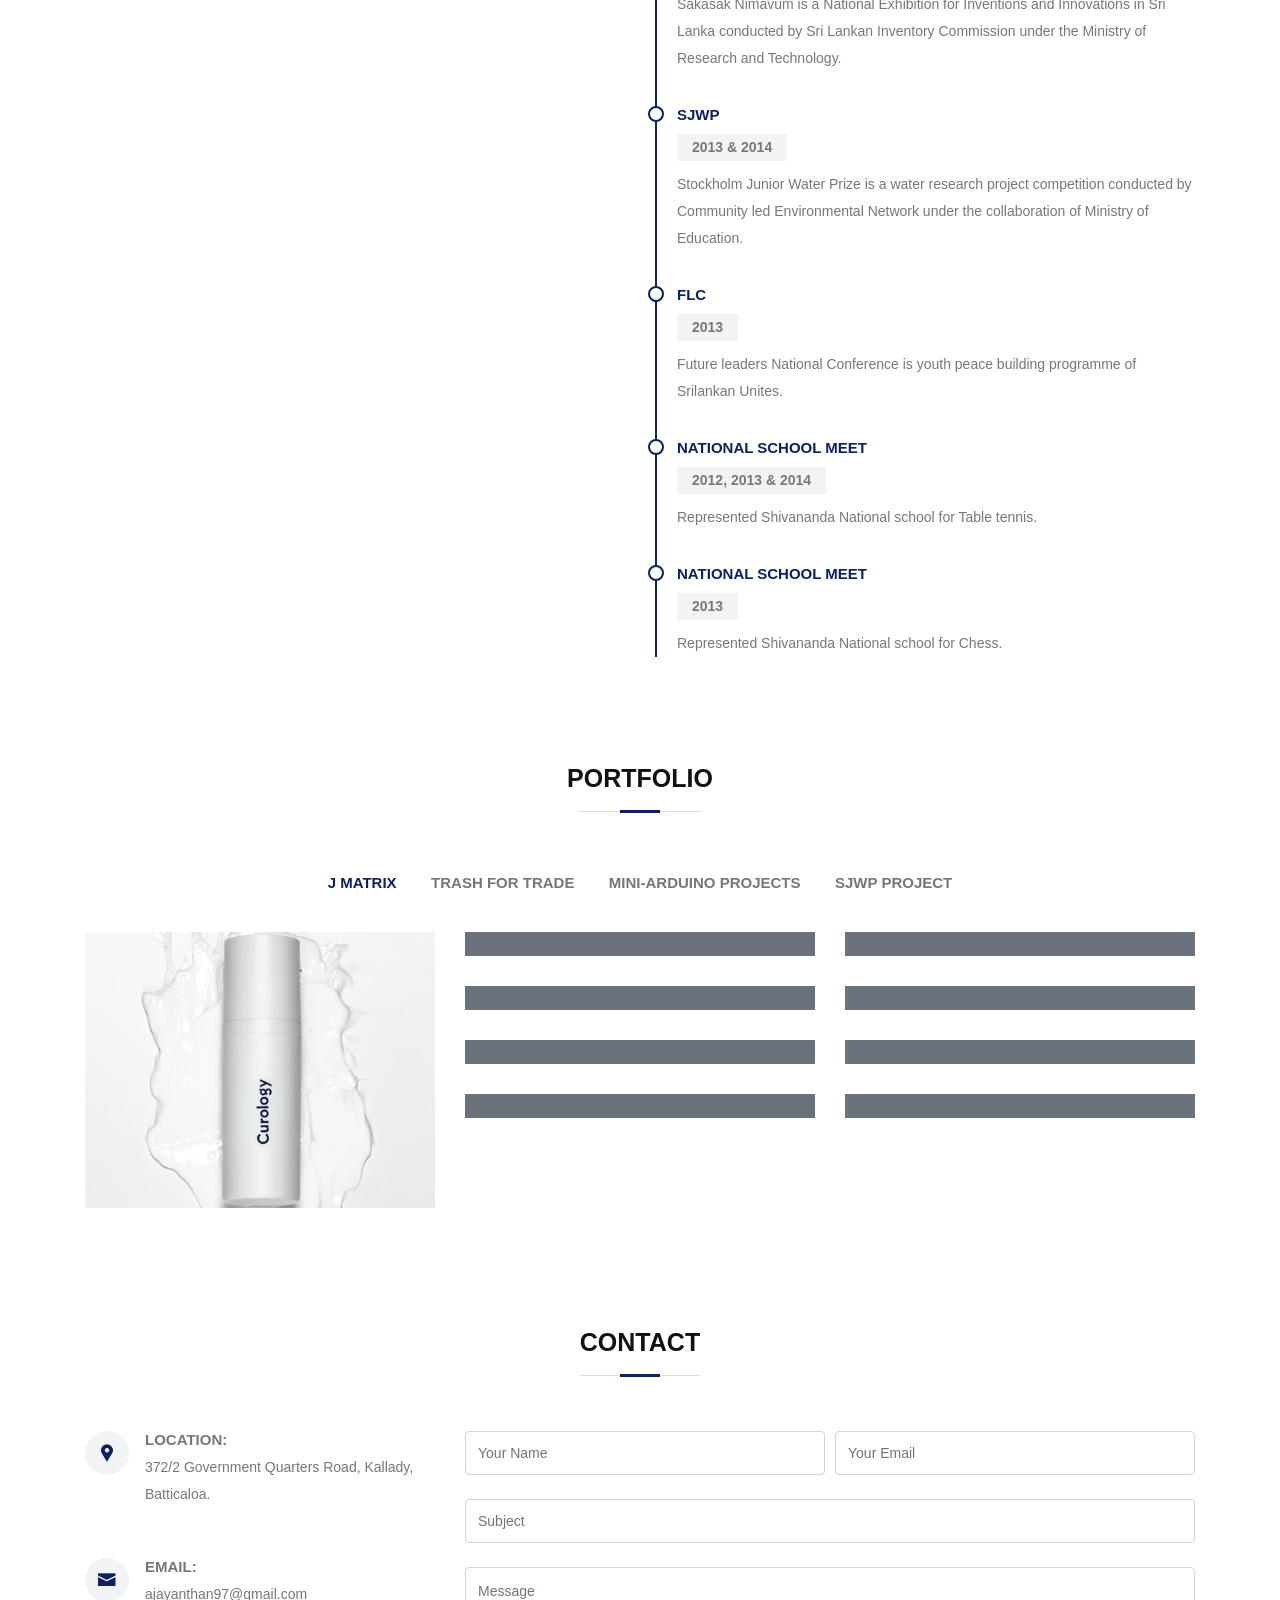
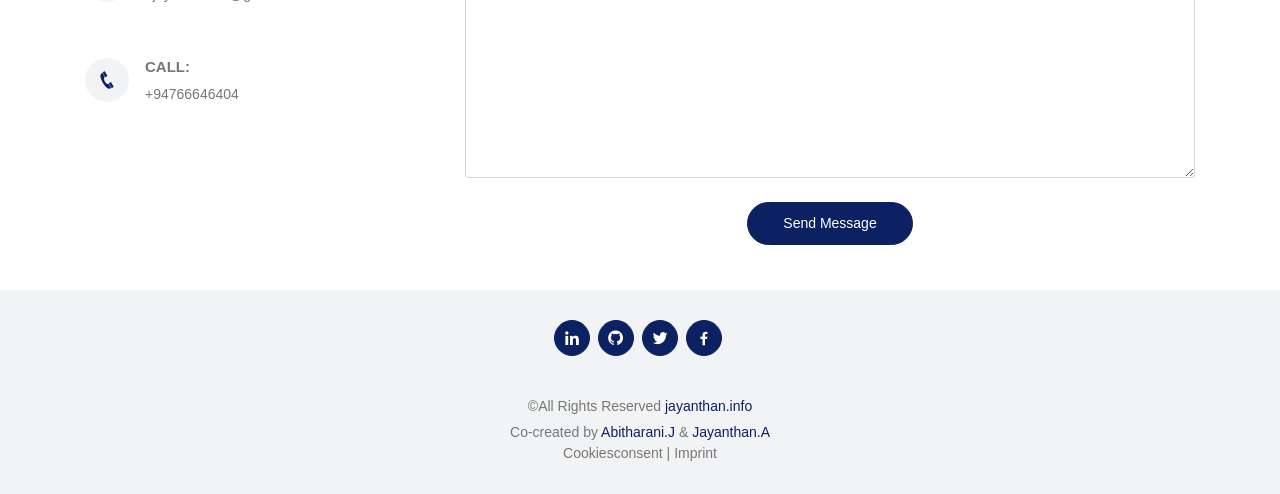
==== commit e1275428: "Revert "Change background image" This reverts commit 00050ffb5a29fb95779ed4299a8f4cc8cc7d97c8." ====
--- a/index.html
+++ b/index.html
@@ -520,152 +520,148 @@
     </section>
 
 
-    <!-- ======= Portfolio Section ======= -->
-    <section id="portfolio" class="portfolio">
-      <div class="container" data-aos="fade-up">
-
-        <div class="section-title">
-          <h2>Portfolio</h2>
-        </div>
-
-        <div class="row">
-          <div class="col-lg-12 d-flex justify-content-center">
-            <ul id="portfolio-flters">
-              <li data-filter="*" class="filter-active">ALL</li>
-              <li data-filter=".filter-jmatrix">J Matrix</li>
-              <li data-filter=".filter-t4t">Trash for Trade</li>
-              <li data-filter=".filter-arduino">MIni-Arduino Projects</li>
-              <li data-filter=".filter-sjwp">SJWP Project</li>
-            </ul>
-          </div>
-        </div>
-
-        <div class="row portfolio-container">
-
-          <div class="col-lg-4 col-md-6 portfolio-item filter-t4t">
-            <img src="assets\img\portfolio\portfolio-2.jpg" class="img-fluid" alt="">
-            <div class="portfolio-info">
-              <h4>App 1</h4>
-              <p>App</p>
-              <a href="assets/img/portfolio/portfolio-1.jpg" data-gall="portfolioGallery" class="venobox preview-link" title="App 1"><i class="bx bx-plus"></i></a>
-              <a href="portfolio-details.html" class="details-link" title="More Details"><i class="bx bx-link"></i></a>
-            </div>
-          </div>
-
-          <div class="col-lg-4 col-md-6 portfolio-item filter-t4t">
-            <img src="assets\img\portfolio\portfolio-2.jpg" class="img-fluid" alt="">
-            <div class="portfolio-info">
-              <h4>App 1</h4>
-              <p>App</p>
-              <a href="assets/img/portfolio/portfolio-1.jpg" data-gall="portfolioGallery" class="venobox preview-link" title="App 1"><i class="bx bx-plus"></i></a>
-              <a href="portfolio-details.html" class="details-link" title="More Details"><i class="bx bx-link"></i></a>
-            </div>
-          </div>
-
-          <div class="col-lg-4 col-md-6 portfolio-item filter-t4t">
-            <img src="assets\img\portfolio\portfolio-2.jpg" class="img-fluid" alt="">
-            <div class="portfolio-info">
-              <h4>App 1</h4>
-              <p>App</p>
-              <a href="assets/img/portfolio/portfolio-1.jpg" data-gall="portfolioGallery" class="venobox preview-link" title="App 1"><i class="bx bx-plus"></i></a>
-              <a href="portfolio-details.html" class="details-link" title="More Details"><i class="bx bx-link"></i></a>
-            </div>
-          </div>
-
-          <div class="col-lg-4 col-md-6 portfolio-item filter-arduino">
-            <img src="assets/img/portfolio/portfolio-2.jpg" class="img-fluid" alt="">
-            <div class="portfolio-info">
-              <h4>Web 3</h4>
-              <p>Web</p>
-              <a href="assets/img/portfolio/portfolio-2.jpg" data-gall="portfolioGallery" class="venobox preview-link" title="Web 3"><i class="bx bx-plus"></i></a>
-              <a href="portfolio-details.html" class="details-link" title="More Details"><i class="bx bx-link"></i></a>
-            </div>
-          </div>
-
-          <div class="col-lg-4 col-md-6 portfolio-item filter-arduino">
-            <img src="assets/img/portfolio/portfolio-2.jpg" class="img-fluid" alt="">
-            <div class="portfolio-info">
-              <h4>Web 3</h4>
-              <p>Web</p>
-              <a href="assets/img/portfolio/portfolio-2.jpg" data-gall="portfolioGallery" class="venobox preview-link" title="Web 3"><i class="bx bx-plus"></i></a>
-              <a href="portfolio-details.html" class="details-link" title="More Details"><i class="bx bx-link"></i></a>
-            </div>
-          </div>
-
-          <div class="col-lg-4 col-md-6 portfolio-item filter-arduino">
-            <img src="assets/img/portfolio/portfolio-2.jpg" class="img-fluid" alt="">
-            <div class="portfolio-info">
-              <h4>Web 3</h4>
-              <p>Web</p>
-              <a href="assets/img/portfolio/portfolio-2.jpg" data-gall="portfolioGallery" class="venobox preview-link" title="Web 3"><i class="bx bx-plus"></i></a>
-              <a href="portfolio-details.html" class="details-link" title="More Details"><i class="bx bx-link"></i></a>
-            </div>
-          </div>
-
-          <div class="col-lg-4 col-md-6 portfolio-item filter-sjwp">
-            <img src="assets/img/portfolio/portfolio-4.jpg" class="img-fluid" alt="">
-            <div class="portfolio-info">
-              <h4>Card 2</h4>
-              <p>Card</p>
-              <a href="assets/img/portfolio/portfolio-4.jpg" data-gall="portfolioGallery" class="venobox preview-link" title="Card 2"><i class="bx bx-plus"></i></a>
-              <a href="portfolio-details.html" class="details-link" title="More Details"><i class="bx bx-link"></i></a>
-            </div>
-          </div>
-
-          <div class="col-lg-4 col-md-6 portfolio-item filter-sjwp">
-            <img src="assets/img/portfolio/portfolio-4.jpg" class="img-fluid" alt="">
-            <div class="portfolio-info">
-              <h4>Card 2</h4>
-              <p>Card</p>
-              <a href="assets/img/portfolio/portfolio-4.jpg" data-gall="portfolioGallery" class="venobox preview-link" title="Card 2"><i class="bx bx-plus"></i></a>
-              <a href="portfolio-details.html" class="details-link" title="More Details"><i class="bx bx-link"></i></a>
-            </div>
-          </div>
-
-          <div class="col-lg-4 col-md-6 portfolio-item filter-sjwp">
-            <img src="assets/img/portfolio/portfolio-4.jpg" class="img-fluid" alt="">
-            <div class="portfolio-info">
-              <h4>Card 2</h4>
-              <p>Card</p>
-              <a href="assets/img/portfolio/portfolio-4.jpg" data-gall="portfolioGallery" class="venobox preview-link" title="Card 2"><i class="bx bx-plus"></i></a>
-              <a href="portfolio-details.html" class="details-link" title="More Details"><i class="bx bx-link"></i></a>
-            </div>
-          </div>
-
-          <div class="col-lg-4 col-md-6 portfolio-item filter-jmatrix">
-            <img src="assets/img/portfolio/portfolio-4.jpg" class="img-fluid" alt="">
-            <div class="portfolio-info">
-              <h4>Card 2</h4>
-              <p>Card</p>
-              <a href="assets/img/portfolio/portfolio-4.jpg" data-gall="portfolioGallery" class="venobox preview-link" title="Card 2"><i class="bx bx-plus"></i></a>
-              <a href="portfolio-details.html" class="details-link" title="More Details"><i class="bx bx-link"></i></a>
-            </div>
-          </div>
-
-          <div class="col-lg-4 col-md-6 portfolio-item filter-jmatrix">
-            <img src="assets/img/portfolio/portfolio-4.jpg" class="img-fluid" alt="">
-            <div class="portfolio-info">
-              <h4>Card 2</h4>
-              <p>Card</p>
-              <a href="assets/img/portfolio/portfolio-4.jpg" data-gall="portfolioGallery" class="venobox preview-link" title="Card 2"><i class="bx bx-plus"></i></a>
-              <a href="portfolio-details.html" class="details-link" title="More Details"><i class="bx bx-link"></i></a>
-            </div>
-          </div>
-
-          <div class="col-lg-4 col-md-6 portfolio-item filter-jmatrix">
-            <img src="assets/img/portfolio/portfolio-4.jpg" class="img-fluid" alt="">
-            <div class="portfolio-info">
-              <h4>Card 2</h4>
-              <p>Card</p>
-              <a href="assets/img/portfolio/portfolio-4.jpg" data-gall="portfolioGallery" class="venobox preview-link" title="Card 2"><i class="bx bx-plus"></i></a>
-              <a href="portfolio-details.html" class="details-link" title="More Details"><i class="bx bx-link"></i></a>
-            </div>
-          </div>
-
-        </div>
-
-      </div>
-    </section><!-- End Portfolio Section -->
+        <!-- ======= Portfolio Section ======= -->
+        <section id="portfolio" class="portfolio section-bg">
+          <div class="container" data-aos="fade-up">
+
+            <div class="section-title">
+              <h2>Portfolio</h2>
+              </div>
+
+            <div class="row">
+              <div class="col-lg-12 d-flex justify-content-center" data-aos="fade-up" data-aos-delay="100">
+                <ul id="portfolio-flters">
+                  <li data-filter="*" class="filter-active">J Matrix</li>
+                  <li data-filter=".filter-app">Trash for Trade</li>
+                  <li data-filter=".filter-card">MIni-Arduino Projects</li>
+                  <li data-filter=".filter-web">SJWP Project</li>
+                </ul>
+              </div>
+            </div>
+
+            <div class="row portfolio-container" data-aos="fade-up" data-aos-delay="200">
+
+              <div class="col-lg-4 col-md-6 portfolio-item filter-app">
+                <div class="portfolio-wrap">
+                  <img src="../assets/img/portfolio/portfolio-1.jpg" class="img-fluid" alt="">
+                  <div class="portfolio-info">
+                    <h4>App 1</h4>
+                    <p>App</p>
+                    <div class="portfolio-links">
+                      <a href="../../assets/img/portfolio/portfolio-1.jpg" data-gall="portfolioGallery" class="venobox" title="App 1"><i class="bx bx-plus"></i></a>
+                    </div>
+                  </div>
+                </div>
+              </div>
+
+              <div class="col-lg-4 col-md-6 portfolio-item filter-web">
+                <div class="portfolio-wrap">
+                  <img src="../assets/img/portfolio/portfolio-2.jpg" class="img-fluid" alt="">
+                  <div class="portfolio-info">
+                    <h4>Web 3</h4>
+                    <p>Web</p>
+                    <div class="portfolio-links">
+                      <a href="../assets/img/portfolio/portfolio-2.jpg" data-gall="portfolioGallery" class="venobox" title="Web 3"><i class="bx bx-plus"></i></a>
+                    </div>
+                  </div>
+                </div>
+              </div>
+
+              <div class="col-lg-4 col-md-6 portfolio-item filter-app">
+                <div class="portfolio-wrap">
+                  <img src="assets/img/portfolio/portfolio-3.jpg" class="img-fluid" alt="">
+                  <div class="portfolio-info">
+                    <h4>App 2</h4>
+                    <p>App</p>
+                    <div class="portfolio-links">
+                      <a href="../assets/img/portfolio/portfolio-3.jpg" data-gall="portfolioGallery" class="venobox" title="App 2"><i class="bx bx-plus"></i></a>
+                    </div>
+                  </div>
+                </div>
+              </div>
+
+              <div class="col-lg-4 col-md-6 portfolio-item filter-card">
+                <div class="portfolio-wrap">
+                  <img src="assets/img/portfolio/portfolio-4.jpg" class="img-fluid" alt="">
+                  <div class="portfolio-info">
+                    <h4>Card 2</h4>
+                    <p>Card</p>
+                    <div class="portfolio-links">
+                      <a href="../assets/img/portfolio/portfolio-4.jpg" data-gall="portfolioGallery" class="venobox" title="Card 2"><i class="bx bx-plus"></i></a>
+                    </div>
+                  </div>
+                </div>
+              </div>
+
+              <div class="col-lg-4 col-md-6 portfolio-item filter-web">
+                <div class="portfolio-wrap">
+                  <img src="assets/img/portfolio/portfolio-5.jpg" class="img-fluid" alt="">
+                  <div class="portfolio-info">
+                    <h4>Web 2</h4>
+                    <p>Web</p>
+                    <div class="portfolio-links">
+                      <a href="assets/img/portfolio/portfolio-5.jpg" data-gall="portfolioGallery" class="venobox" title="Web 2"><i class="bx bx-plus"></i></a>
+                    </div>
+                  </div>
+                </div>
+              </div>
+
+              <div class="col-lg-4 col-md-6 portfolio-item filter-app">
+                <div class="portfolio-wrap">
+                  <img src="assets/img/portfolio/portfolio-6.jpg" class="img-fluid" alt="">
+                  <div class="portfolio-info">
+                    <h4>App 3</h4>
+                    <p>App</p>
+                    <div class="portfolio-links">
+                      <a href="assets/img/portfolio/portfolio-6.jpg" data-gall="portfolioGallery" class="venobox" title="App 3"><i class="bx bx-plus"></i></a>
+                    </div>
+                  </div>
+                </div>
+              </div>
+
+              <div class="col-lg-4 col-md-6 portfolio-item filter-card">
+                <div class="portfolio-wrap">
+                  <img src="assets/img/portfolio/portfolio-7.jpg" class="img-fluid" alt="">
+                  <div class="portfolio-info">
+                    <h4>Card 1</h4>
+                    <p>Card</p>
+                    <div class="portfolio-links">
+                      <a href="assets/img/portfolio/portfolio-7.jpg" data-gall="portfolioGallery" class="venobox" title="Card 1"><i class="bx bx-plus"></i></a>
+                    </div>
+                  </div>
+                </div>
+              </div>
+
+              <div class="col-lg-4 col-md-6 portfolio-item filter-card">
+                <div class="portfolio-wrap">
+                  <img src="assets/img/portfolio/portfolio-8.jpg" class="img-fluid" alt="">
+                  <div class="portfolio-info">
+                    <h4>Card 3</h4>
+                    <p>Card</p>
+                    <div class="portfolio-links">
+                      <a href="assets/img/portfolio/portfolio-8.jpg" data-gall="portfolioGallery" class="venobox" title="Card 3"><i class="bx bx-plus"></i></a>
+                    </div>
+                  </div>
+                </div>
+              </div>
+
+              <div class="col-lg-4 col-md-6 portfolio-item filter-web">
+                <div class="portfolio-wrap">
+                  <img src="assets/img/portfolio/portfolio-9.jpg" class="img-fluid" alt="">
+                  <div class="portfolio-info">
+                    <h4>Web 3</h4>
+                    <p>Web</p>
+                    <div class="portfolio-links">
+                      <a href="assets/img/portfolio/portfolio-9.jpg" data-gall="portfolioGallery" class="venobox" title="Web 3"><i class="bx bx-plus"></i></a>
+                    </div>
+                  </div>
+                </div>
+              </div>
+
+            </div>
+
+          </div>
+        </section><!-- End Portfolio Section -->
 
     <!-- ======= Contact Section ======= -->
     <section id="contact" class="contact">
--- a/assets/css/style.css
+++ b/assets/css/style.css
@@ -368,8 +368,8 @@
 # About
 --------------------------------------------------------------*/
 .about .content p{
-color: #555;
-font-weight: 100;
+color: #777;
+font-weight: 10;
 font-size: 14px;
 line-height: 27px;
 }
@@ -571,91 +571,157 @@
 /*--------------------------------------------------------------
 # Portfolio
 --------------------------------------------------------------*/
+.portfolio .portfolio-item {
+  margin-bottom: 30px;
+}
+
 .portfolio #portfolio-flters {
+  padding: 0;
+  margin: 0 auto 25px auto;
   list-style: none;
-  margin-bottom: 20px;
+  text-align: center;
+  background: #fff;
+  border-radius: 50px;
+  padding: 2px 15px;
 }
 
 .portfolio #portfolio-flters li {
   cursor: pointer;
   display: inline-block;
-  margin: 10px 5px;
+  padding: 10px 15px;
   font-size: 15px;
-  font-weight: 500;
+  font-weight: 600;
   line-height: 1;
-  color: #444444;
-  transition: all 0.3s;
-  padding: 8px 20px;
-  border-radius: 50px;
-  font-family: "Poppins", sans-serif;
+  text-transform: uppercase;
+  color: #777;
+  margin-bottom: 5px;
+  transition: all 0.3s ease-in-out;
 }
 
 .portfolio #portfolio-flters li:hover, .portfolio #portfolio-flters li.filter-active {
-  background: #0B2161;
-  color: #fff;
-}
-
-.portfolio .portfolio-item {
-  margin-bottom: 30px;
-}
-
-.portfolio .portfolio-item .portfolio-img {
+  color: #0B2161;
+}
+
+.portfolio #portfolio-flters li:last-child {
+  margin-right: 0;
+}
+
+.portfolio .portfolio-wrap {
+  transition: 0.3s;
+  position: relative;
   overflow: hidden;
-}
-
-.portfolio .portfolio-item .portfolio-img img {
-  transition: all 0.6s;
-}
-
-.portfolio .portfolio-item .portfolio-info {
+  z-index: 1;
+  background: rgba(69, 80, 91, 0.8);
+}
+
+.portfolio .portfolio-wrap::before {
+  content: "";
+  background: rgba(255, 255, 255, 0.7);
+  position: absolute;
+  left: 30px;
+  right: 30px;
+  top: 30px;
+  bottom: 30px;
+  transition: all ease-in-out 0.3s;
+  z-index: 2;
+  opacity: 0;
+}
+
+.portfolio .portfolio-wrap .portfolio-info {
   opacity: 0;
   position: absolute;
+  top: 0;
+  left: 0;
+  right: 0;
+  bottom: 0;
+  text-align: center;
+  z-index: 3;
+  transition: all ease-in-out 0.3s;
+  display: flex;
+  flex-direction: column;
+  justify-content: center;
+  align-items: center;
+}
+
+.portfolio .portfolio-wrap .portfolio-info::before {
+  display: block;
+  content: "";
+  width: 48px;
+  height: 48px;
+  position: absolute;
+  top: 35px;
+  left: 35px;
+  border-top: 3px solid #d7dce1;
+  border-left: 3px solid #d7dce1;
+  transition: all 0.5s ease 0s;
+  z-index: 9994;
+}
+
+.portfolio .portfolio-wrap .portfolio-info::after {
+  display: block;
+  content: "";
+  width: 48px;
+  height: 48px;
+  position: absolute;
+  bottom: 35px;
+  right: 35px;
+  border-bottom: 3px solid #d7dce1;
+  border-right: 3px solid #d7dce1;
+  transition: all 0.5s ease 0s;
+  z-index: 9994;
+}
+
+.portfolio .portfolio-wrap .portfolio-info h4 {
+  font-size: 20px;
+  color: #45505b;
+  font-weight: 600;
+}
+
+.portfolio .portfolio-wrap .portfolio-info p {
+  color: #45505b;
+  font-size: 14px;
+  text-transform: uppercase;
+  padding: 0;
+  margin: 0;
+}
+
+.portfolio .portfolio-wrap .portfolio-links {
+  text-align: center;
+  z-index: 4;
+}
+
+.portfolio .portfolio-wrap .portfolio-links a {
+  color: #45505b;
+  margin: 0 2px;
+  font-size: 28px;
+  display: inline-block;
+  transition: 0.3s;
+}
+
+.portfolio .portfolio-wrap .portfolio-links a:hover {
+  color: #0B2161;
+}
+
+.portfolio .portfolio-wrap:hover::before {
+  top: 0;
+  left: 0;
+  right: 0;
+  bottom: 0;
+  opacity: 1;
+}
+
+.portfolio .portfolio-wrap:hover .portfolio-info {
+  opacity: 1;
+}
+
+.portfolio .portfolio-wrap:hover .portfolio-info::before {
+  top: 15px;
   left: 15px;
-  bottom: 0;
-  z-index: 3;
+}
+
+.portfolio .portfolio-wrap:hover .portfolio-info::after {
+  bottom: 15px;
   right: 15px;
-  transition: all 0.3s;
-  background: rgba(55, 81, 126, 0.8);
-  padding: 10px 15px;
-}
-
-.portfolio .portfolio-item .portfolio-info h4 {
-  font-size: 18px;
-  color: #fff;
-  font-weight: 600;
-  color: #fff;
-  margin-bottom: 0px;
-}
-
-.portfolio .portfolio-item .portfolio-info p {
-  color: #f9fcfe;
-  font-size: 14px;
-  margin-bottom: 0;
-}
-
-.portfolio .portfolio-item .portfolio-info .preview-link, .portfolio .portfolio-item .portfolio-info .details-link {
-  position: absolute;
-  right: 40px;
-  font-size: 24px;
-  top: calc(50% - 18px);
-  color: #fff;
-  transition: 0.3s;
-}
-
-.portfolio .portfolio-item .portfolio-info .preview-link:hover, .portfolio .portfolio-item .portfolio-info .details-link:hover {
-  color: #0B2161;
-}
-
-.portfolio .portfolio-item .portfolio-info .details-link {
-  right: 10px;
-}
-
-.portfolio .portfolio-item:hover .portfolio-img img {
-  transform: scale(1.15);
-}
-
-.portfolio .portfolio-item:hover .portfolio-info {
-  opacity: 1;
 }
 
 /*-------------------------------------------------------------
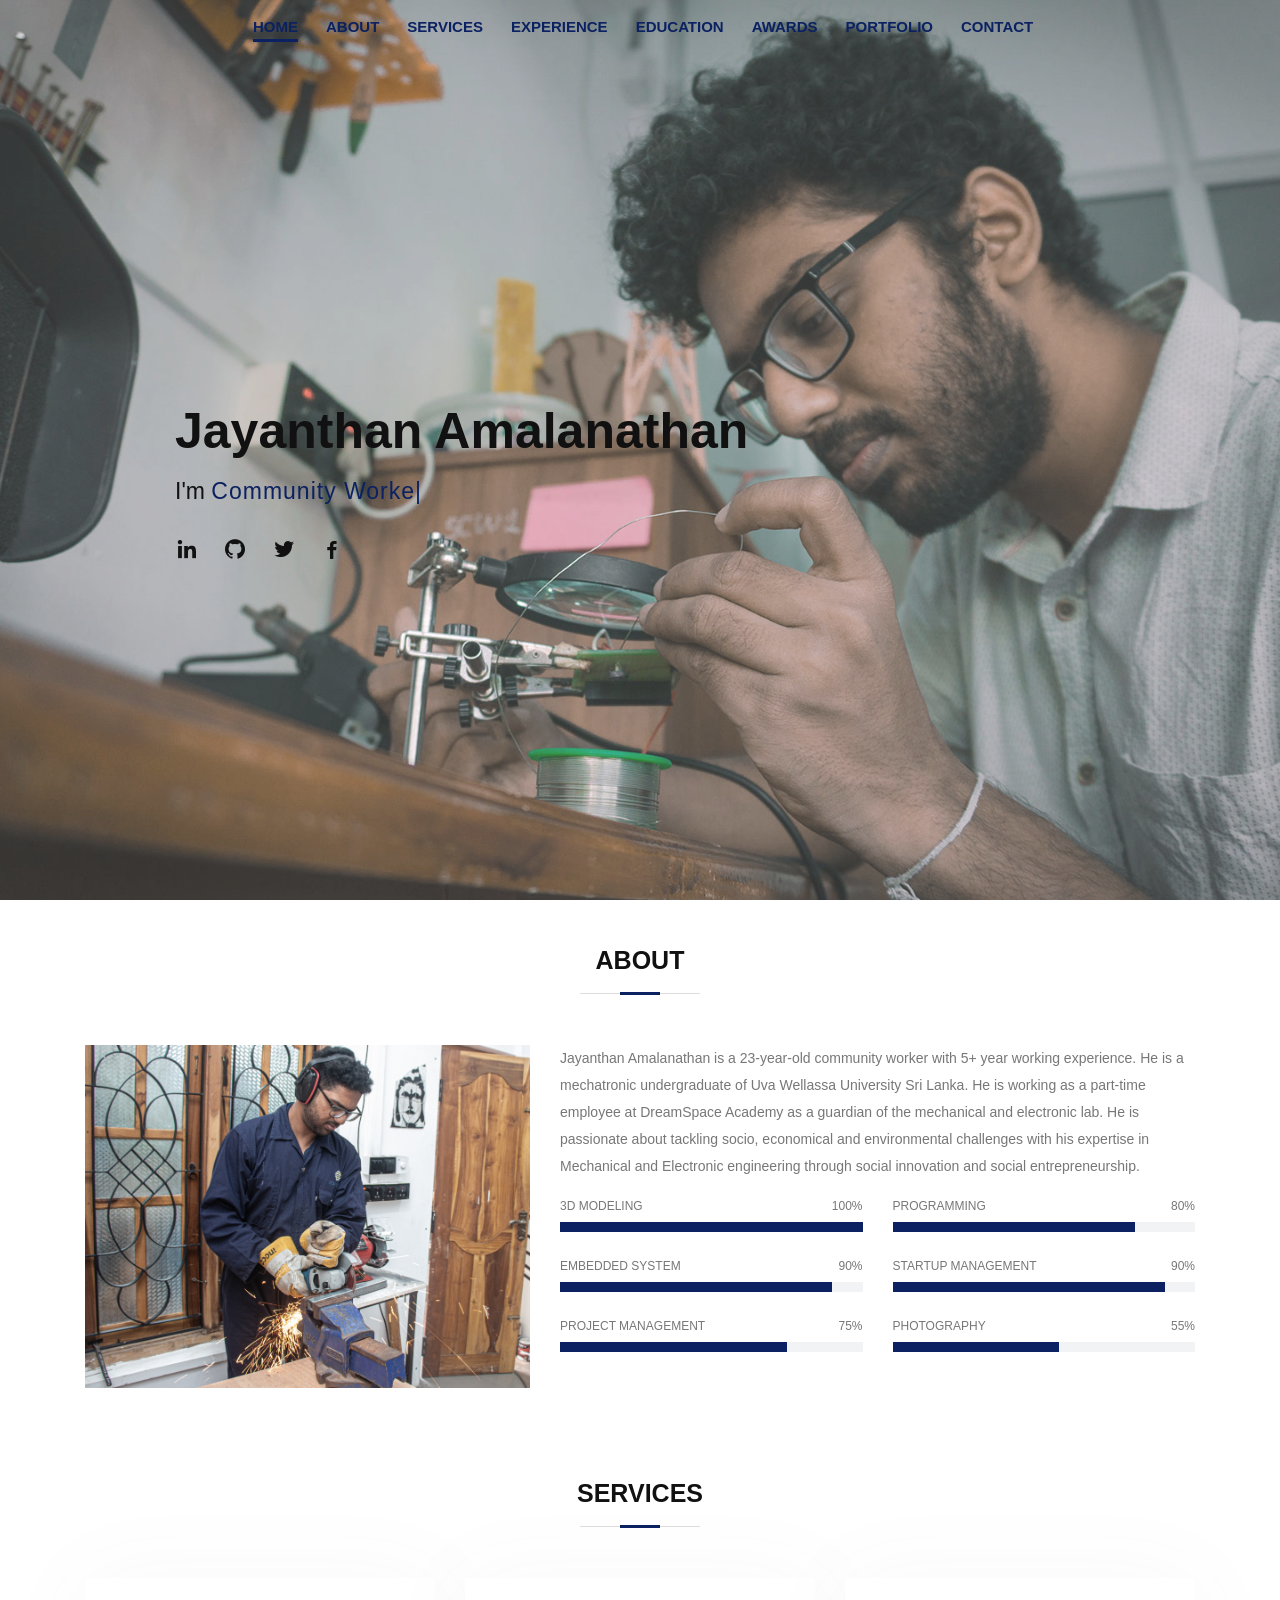
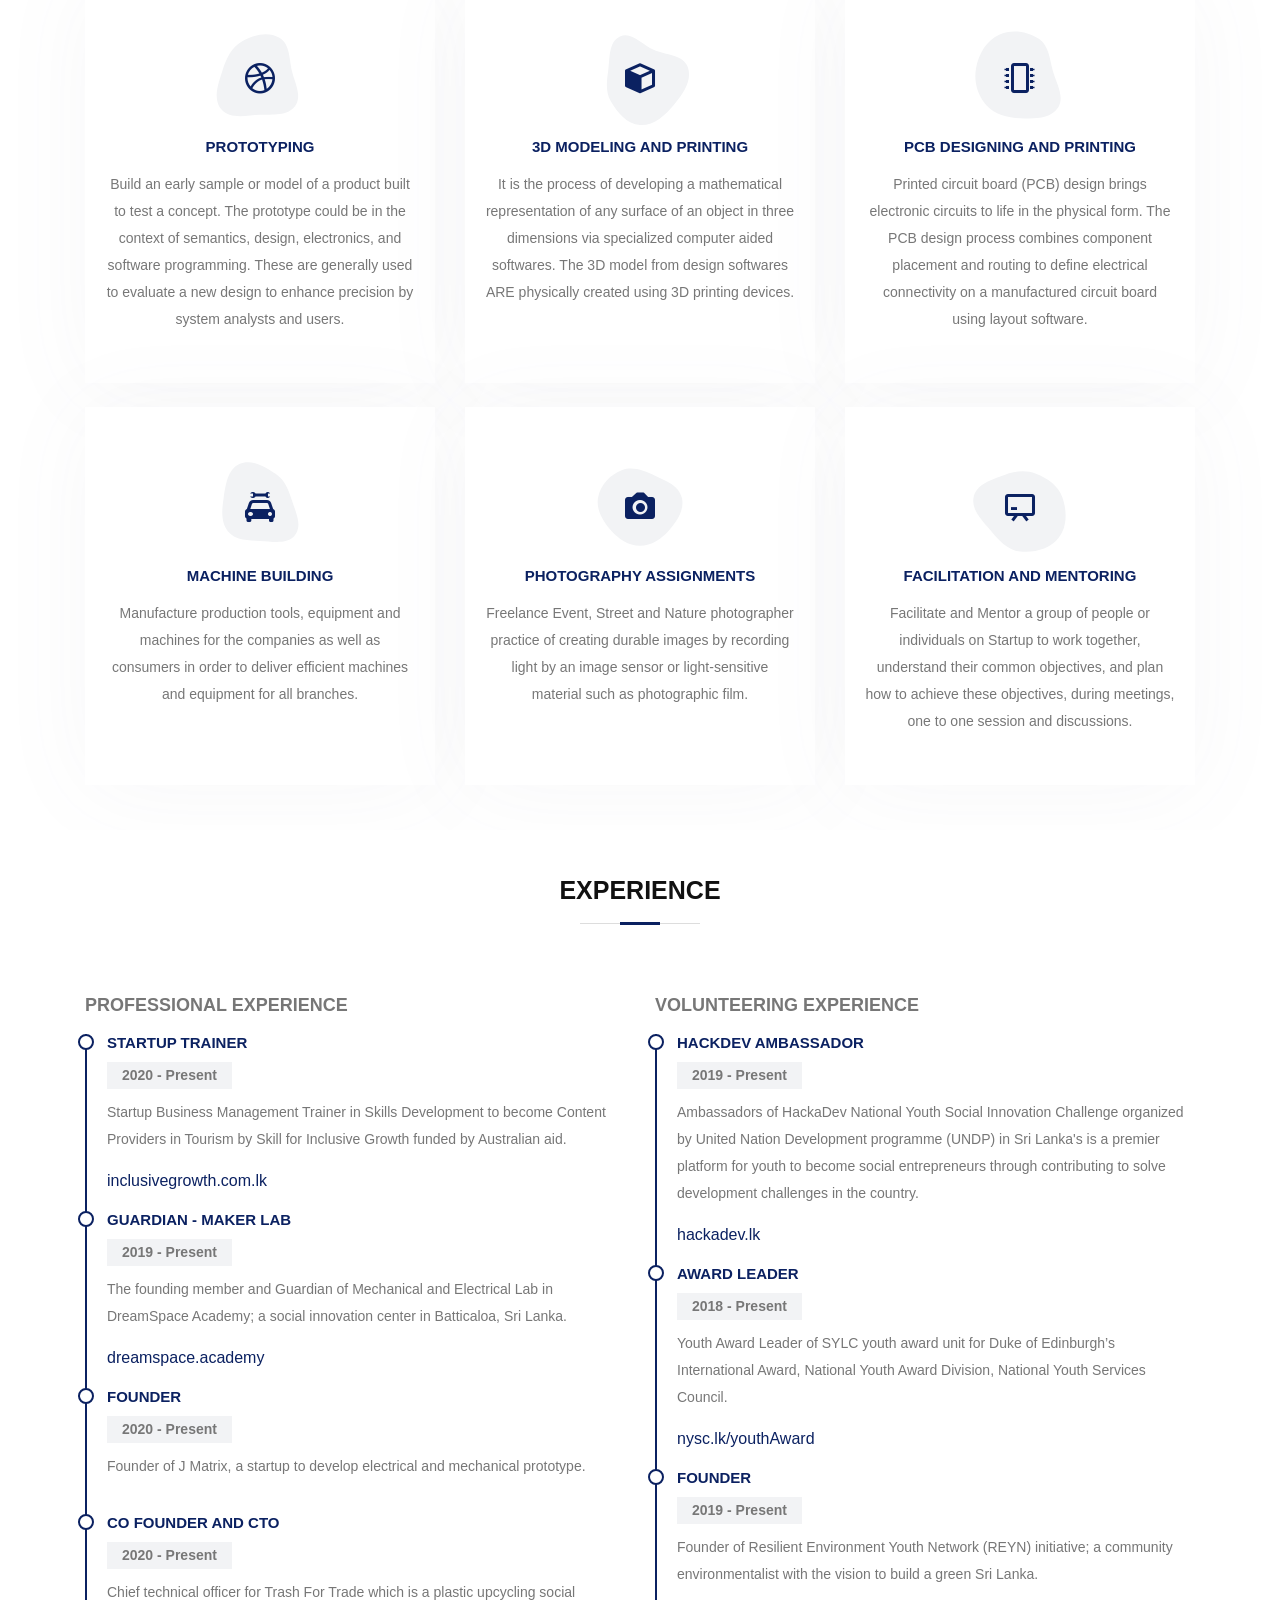
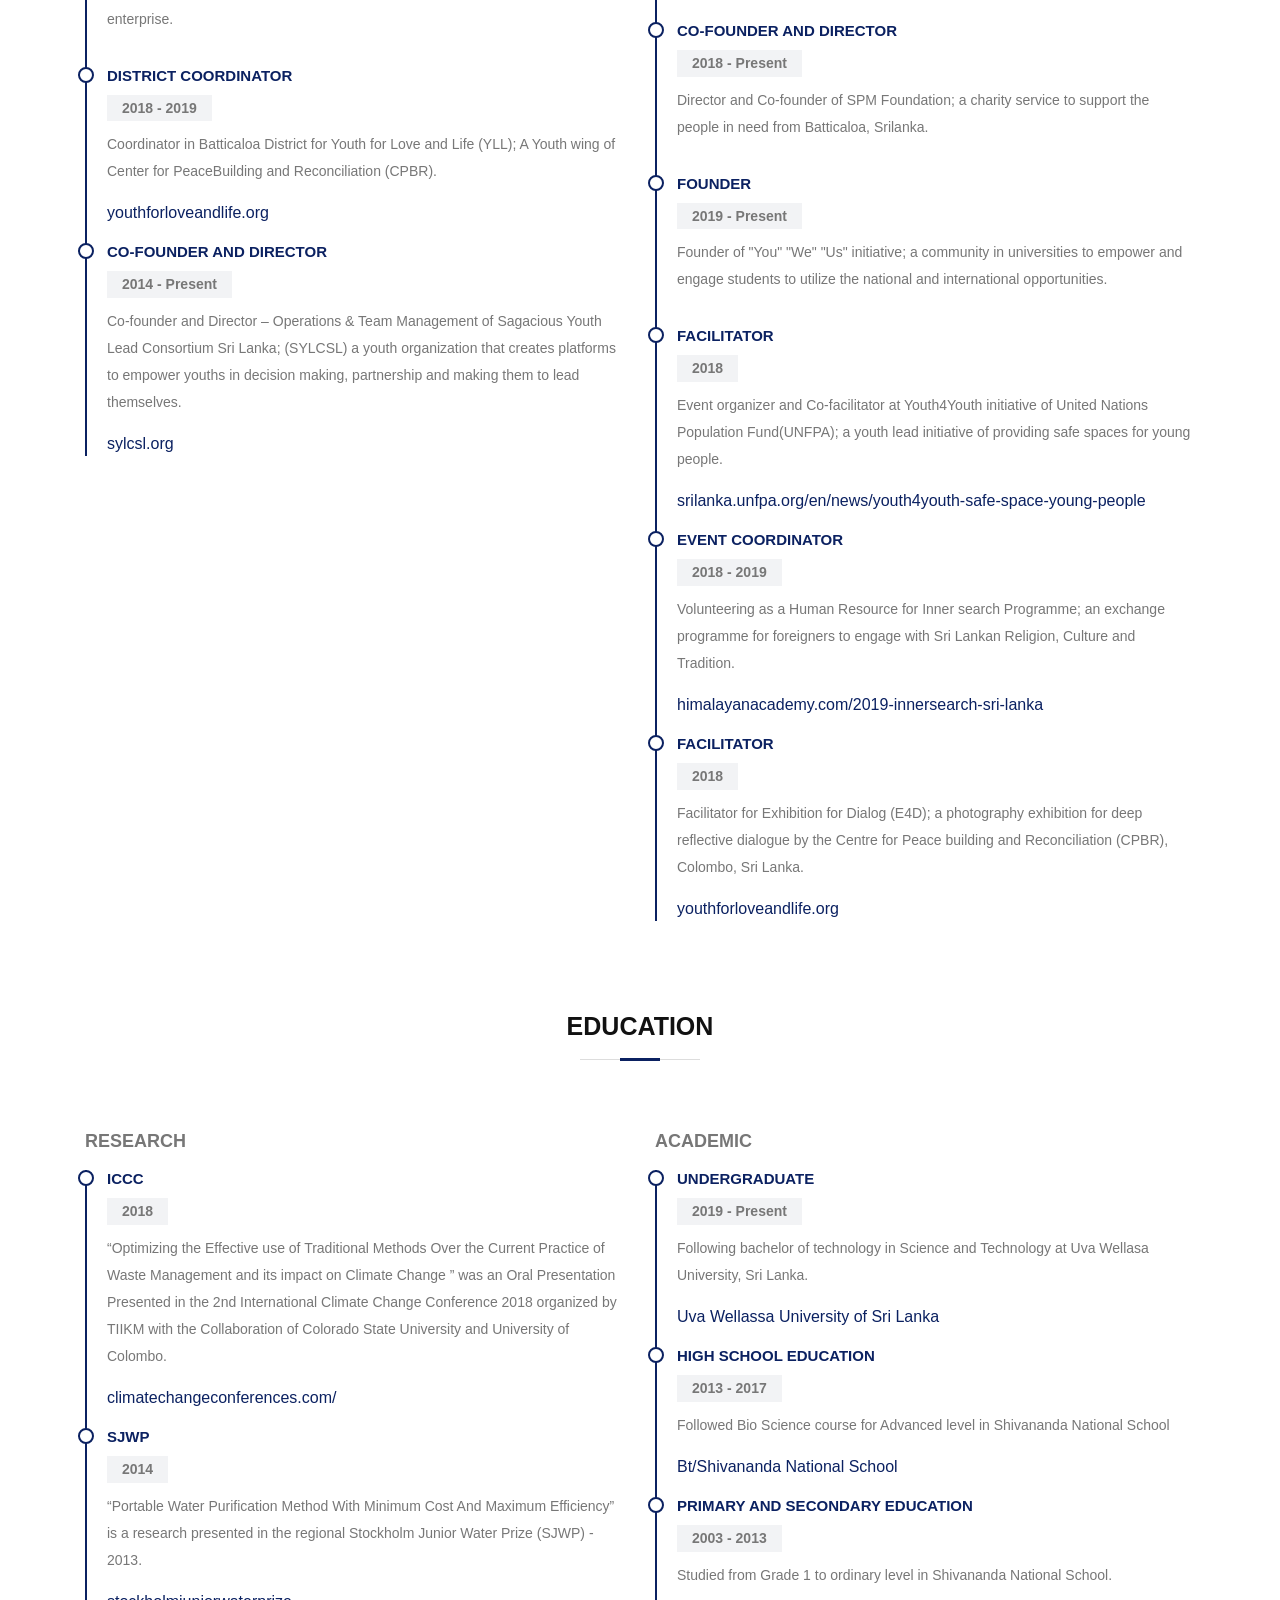
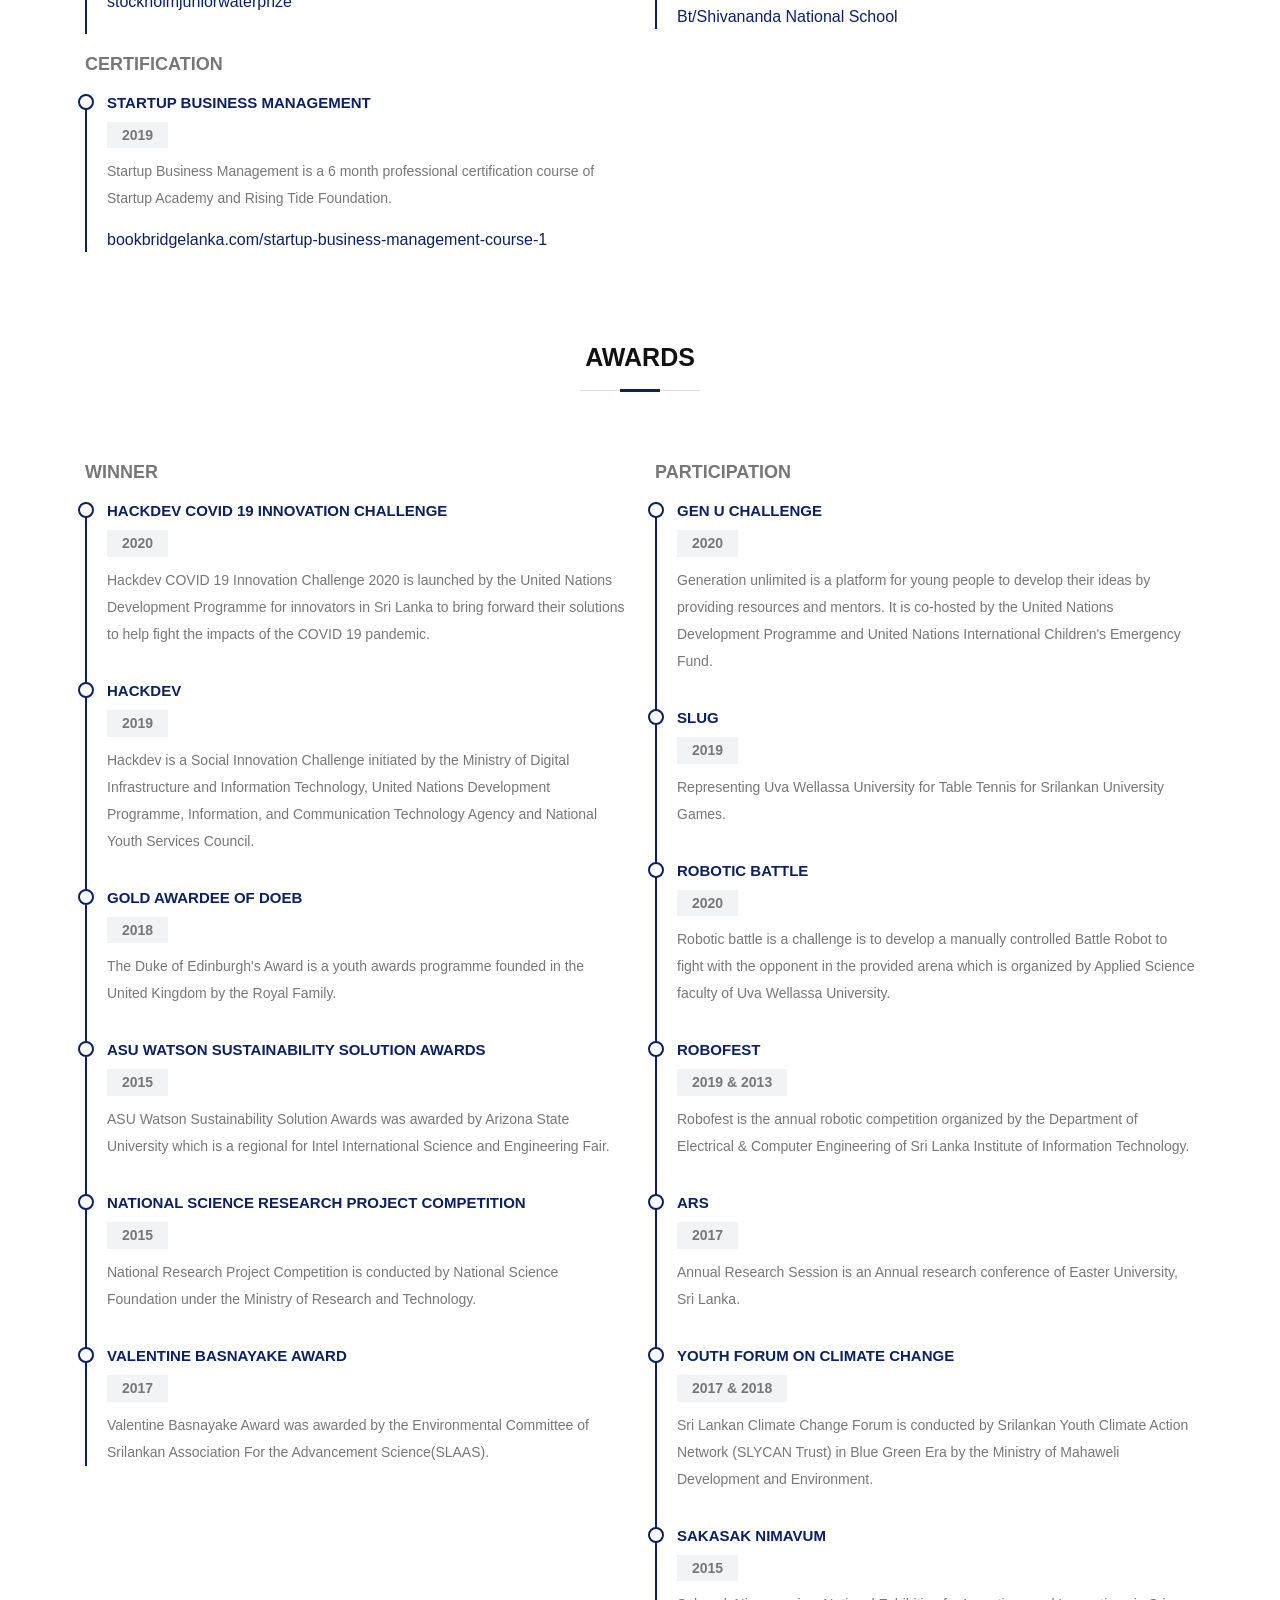
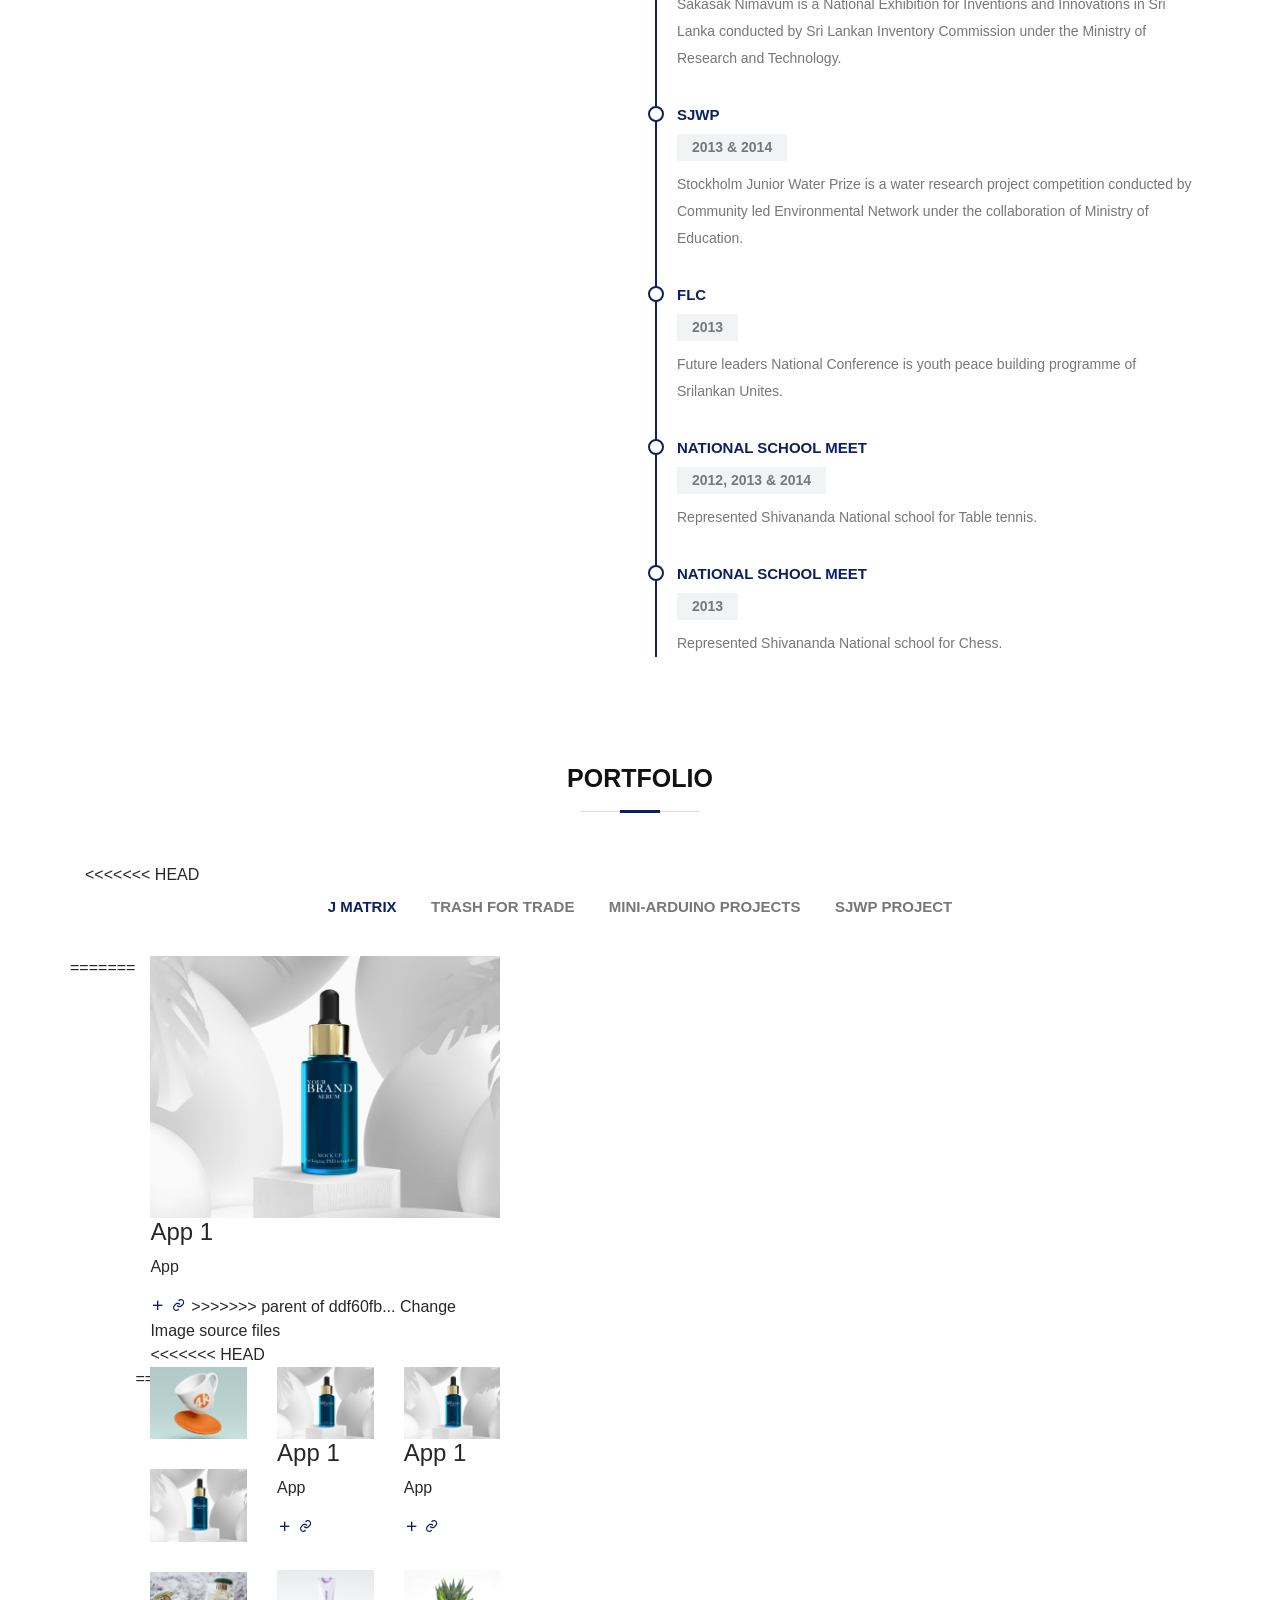
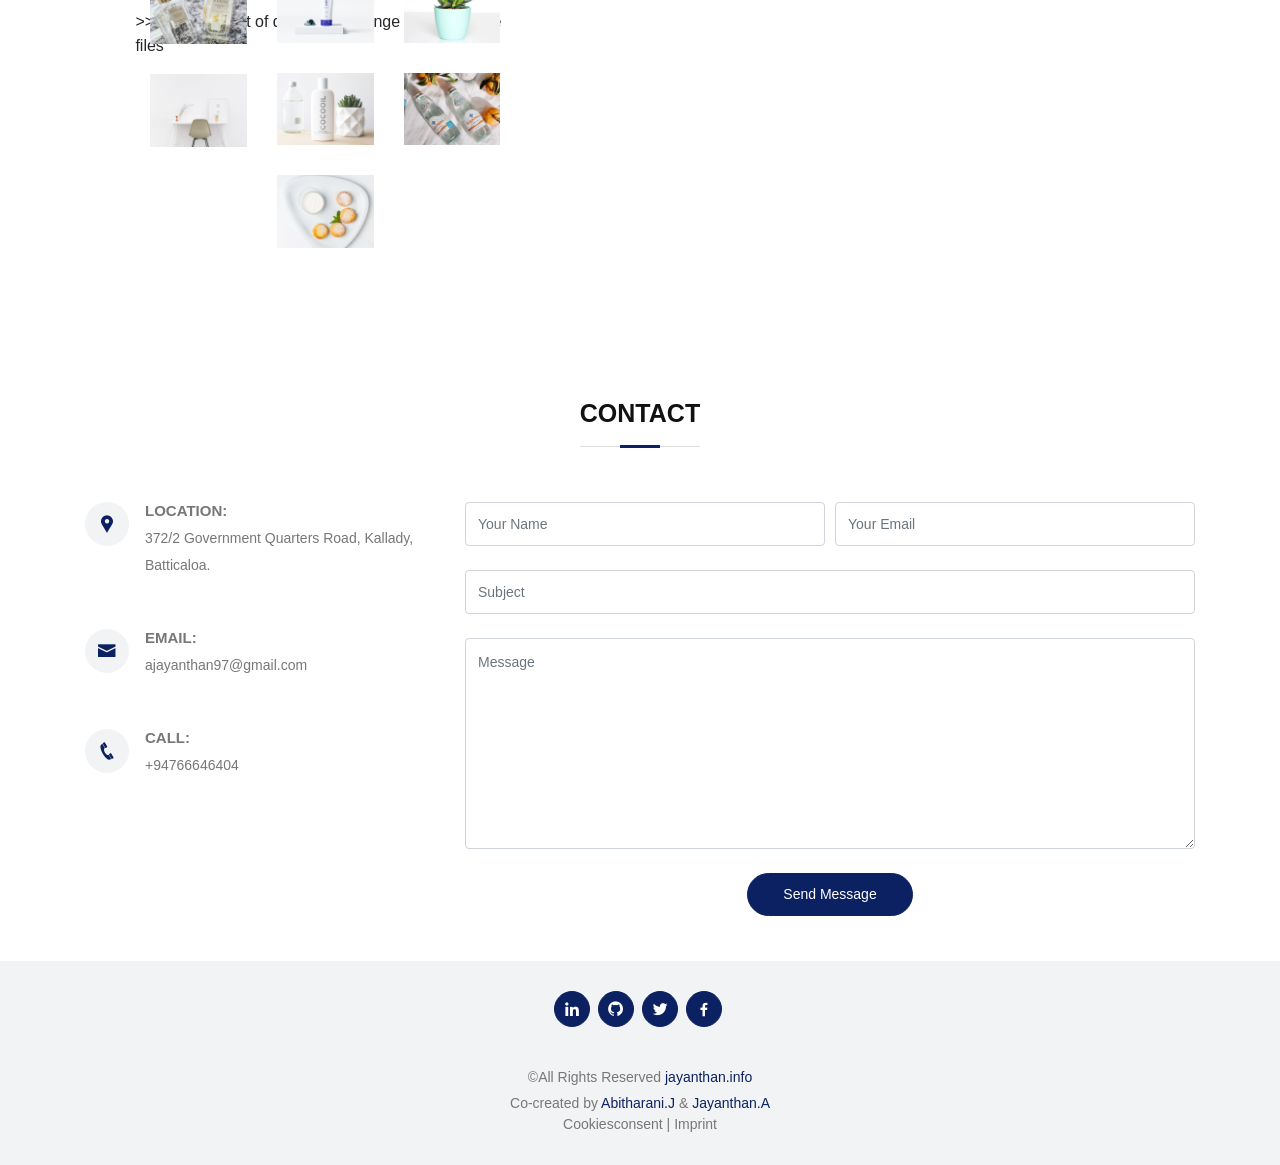
==== commit 3fbec91a: "Resolve bug" ====
--- a/index.html
+++ b/index.html
@@ -528,6 +528,7 @@
               <h2>Portfolio</h2>
               </div>
 
+<<<<<<< HEAD
             <div class="row">
               <div class="col-lg-12 d-flex justify-content-center" data-aos="fade-up" data-aos-delay="100">
                 <ul id="portfolio-flters">
@@ -537,8 +538,18 @@
                   <li data-filter=".filter-web">SJWP Project</li>
                 </ul>
               </div>
-            </div>
-
+=======
+          <div class="col-lg-4 col-md-6 portfolio-item filter-t4t">
+            <img src="assets\img\portfolio\portfolio-2.jpg" class="img-fluid" alt="">
+            <div class="portfolio-info">
+              <h4>App 1</h4>
+              <p>App</p>
+              <a href="assets/img/portfolio/portfolio-1.jpg" data-gall="portfolioGallery" class="venobox preview-link" title="App 1"><i class="bx bx-plus"></i></a>
+              <a href="portfolio-details.html" class="details-link" title="More Details"><i class="bx bx-link"></i></a>
+>>>>>>> parent of ddf60fb... Change Image source files
+            </div>
+
+<<<<<<< HEAD
             <div class="row portfolio-container" data-aos="fade-up" data-aos-delay="200">
 
               <div class="col-lg-4 col-md-6 portfolio-item filter-app">
@@ -553,6 +564,27 @@
                   </div>
                 </div>
               </div>
+=======
+          <div class="col-lg-4 col-md-6 portfolio-item filter-t4t">
+            <img src="assets\img\portfolio\portfolio-2.jpg" class="img-fluid" alt="">
+            <div class="portfolio-info">
+              <h4>App 1</h4>
+              <p>App</p>
+              <a href="assets/img/portfolio/portfolio-1.jpg" data-gall="portfolioGallery" class="venobox preview-link" title="App 1"><i class="bx bx-plus"></i></a>
+              <a href="portfolio-details.html" class="details-link" title="More Details"><i class="bx bx-link"></i></a>
+            </div>
+          </div>
+
+          <div class="col-lg-4 col-md-6 portfolio-item filter-t4t">
+            <img src="assets\img\portfolio\portfolio-2.jpg" class="img-fluid" alt="">
+            <div class="portfolio-info">
+              <h4>App 1</h4>
+              <p>App</p>
+              <a href="assets/img/portfolio/portfolio-1.jpg" data-gall="portfolioGallery" class="venobox preview-link" title="App 1"><i class="bx bx-plus"></i></a>
+              <a href="portfolio-details.html" class="details-link" title="More Details"><i class="bx bx-link"></i></a>
+            </div>
+          </div>
+>>>>>>> parent of ddf60fb... Change Image source files
 
               <div class="col-lg-4 col-md-6 portfolio-item filter-web">
                 <div class="portfolio-wrap">
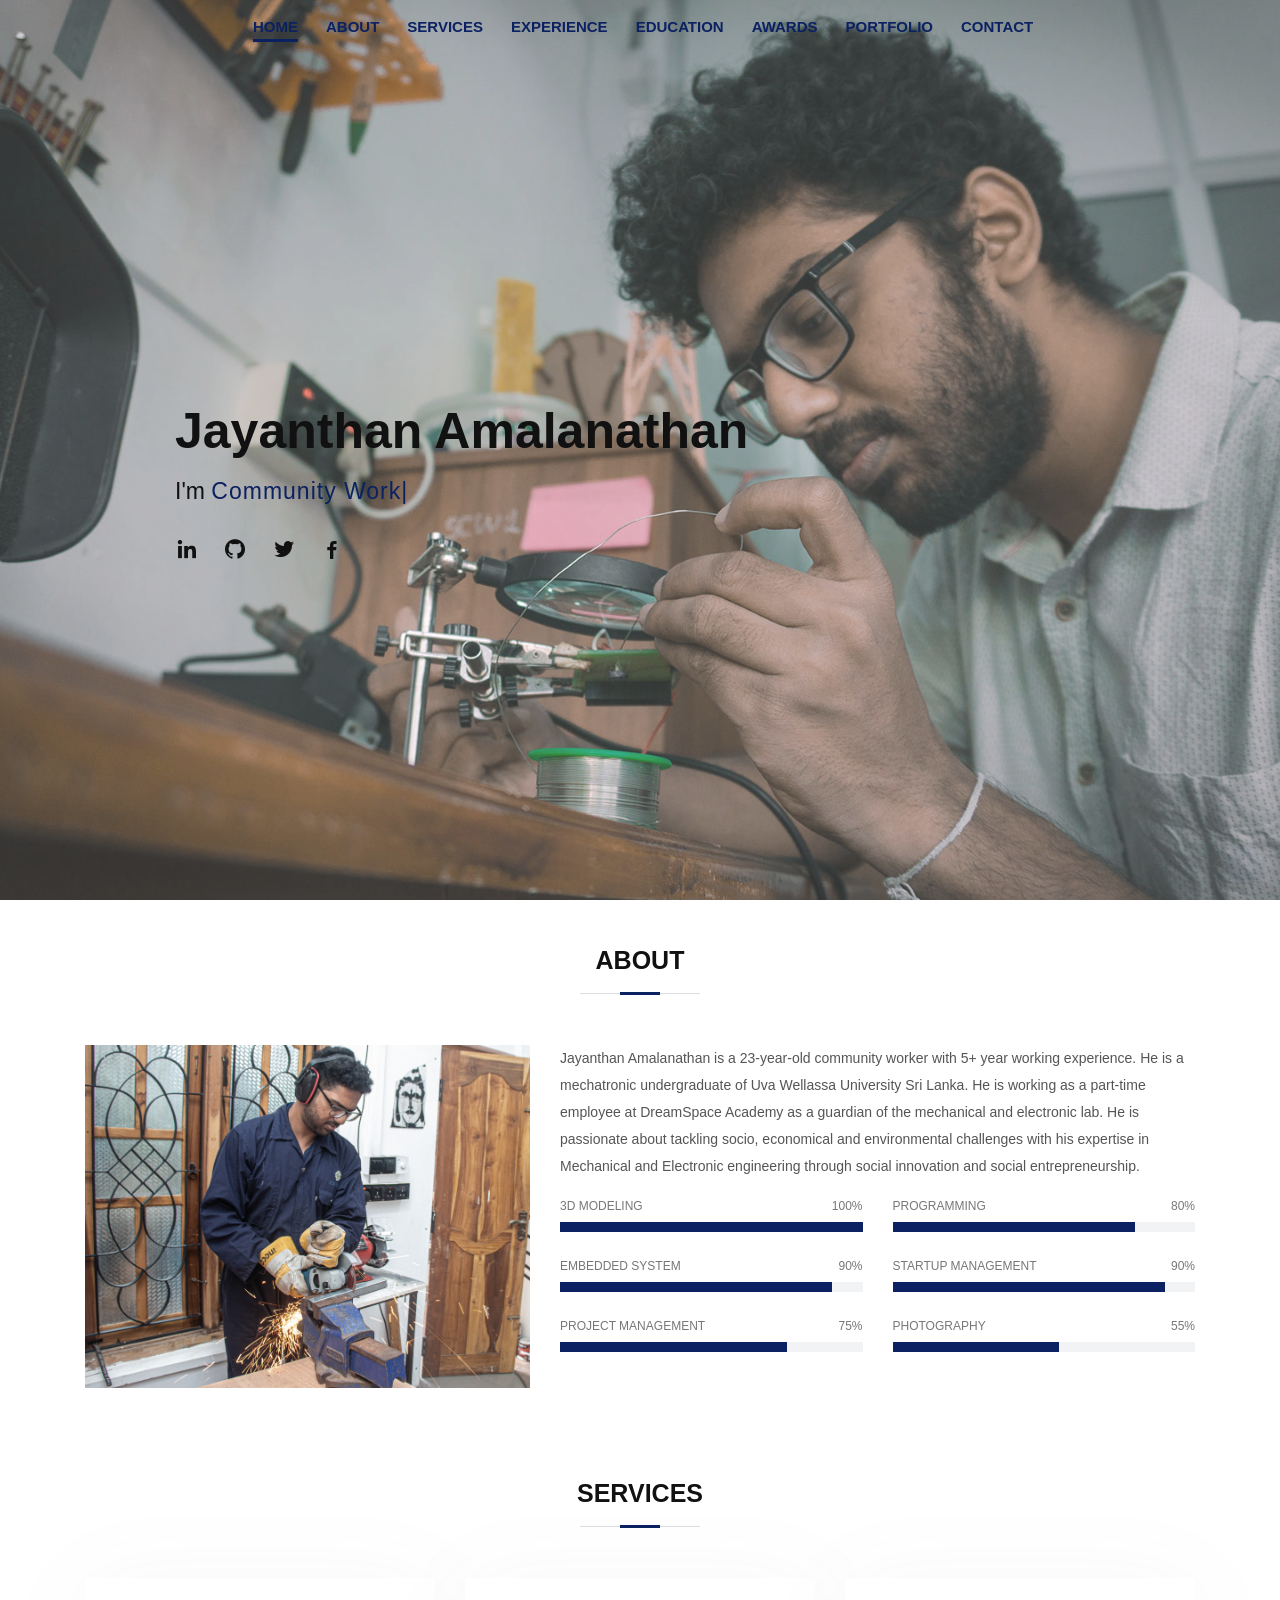
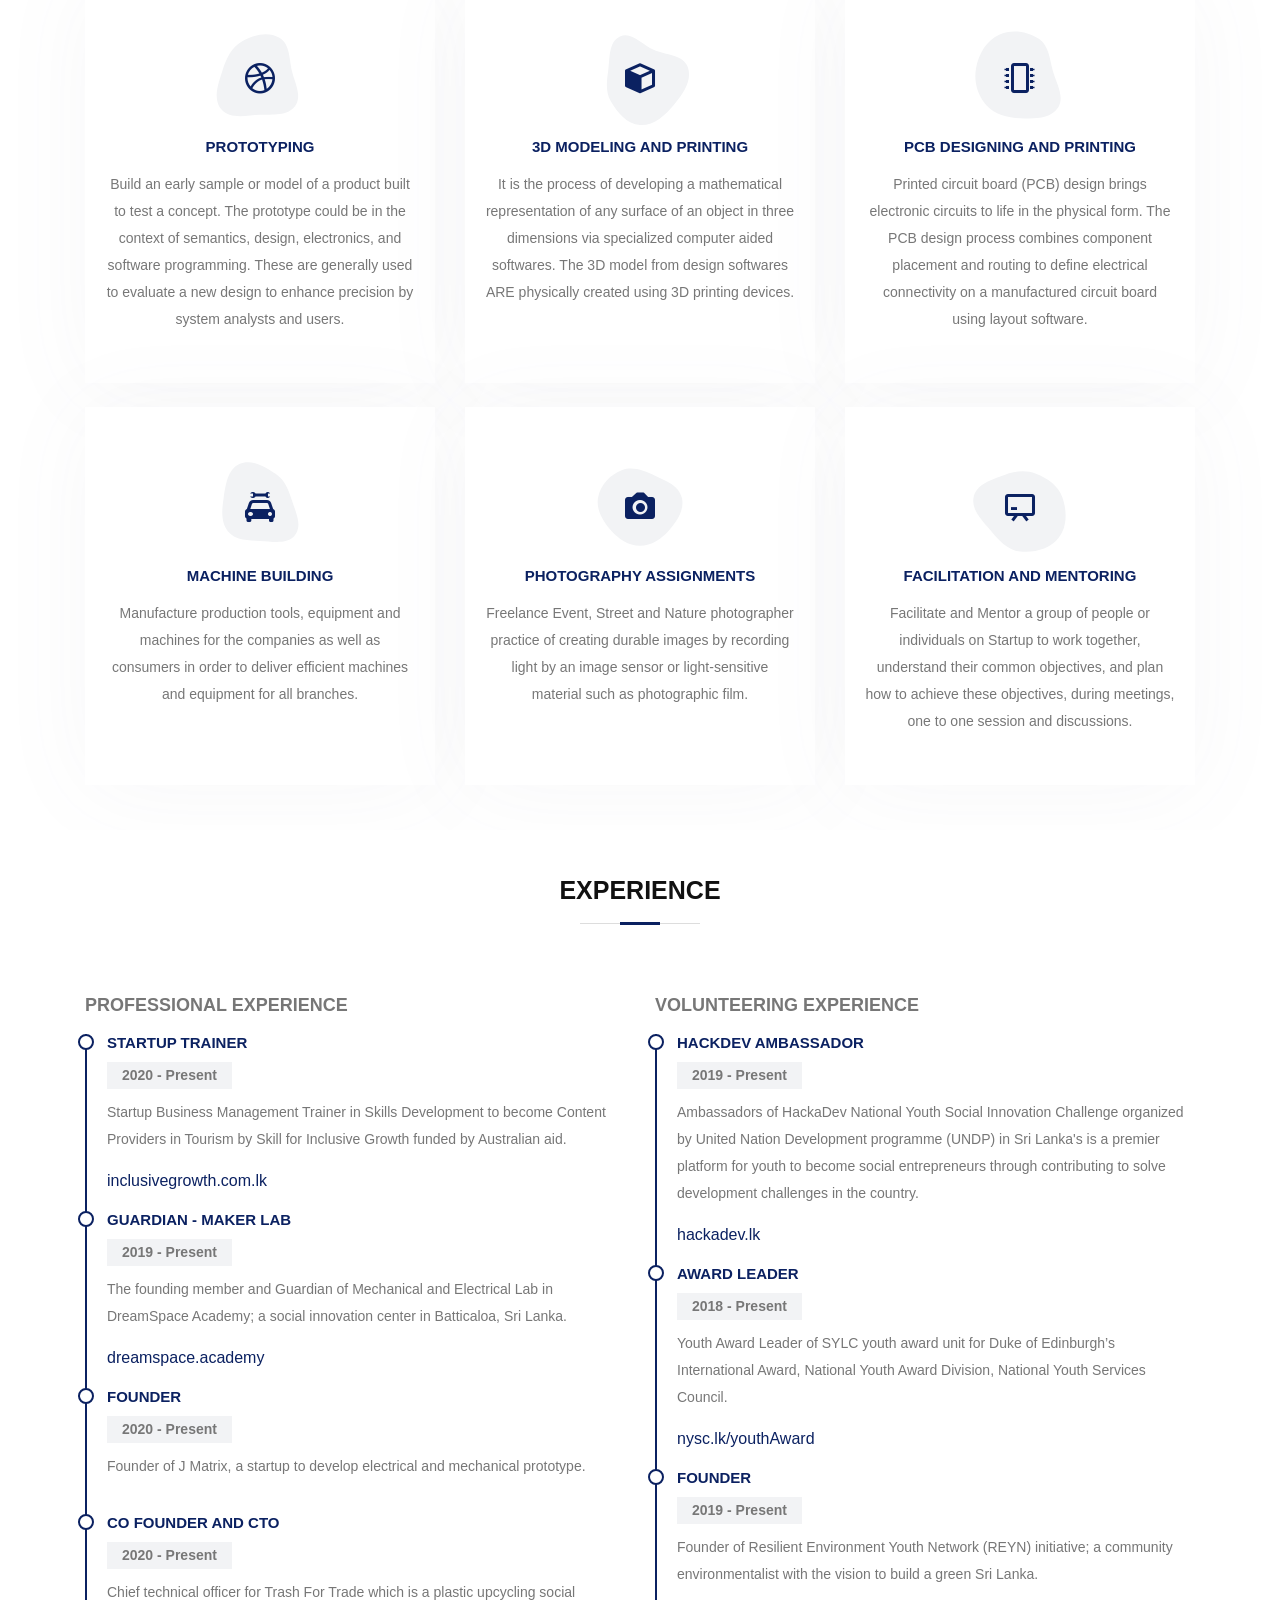
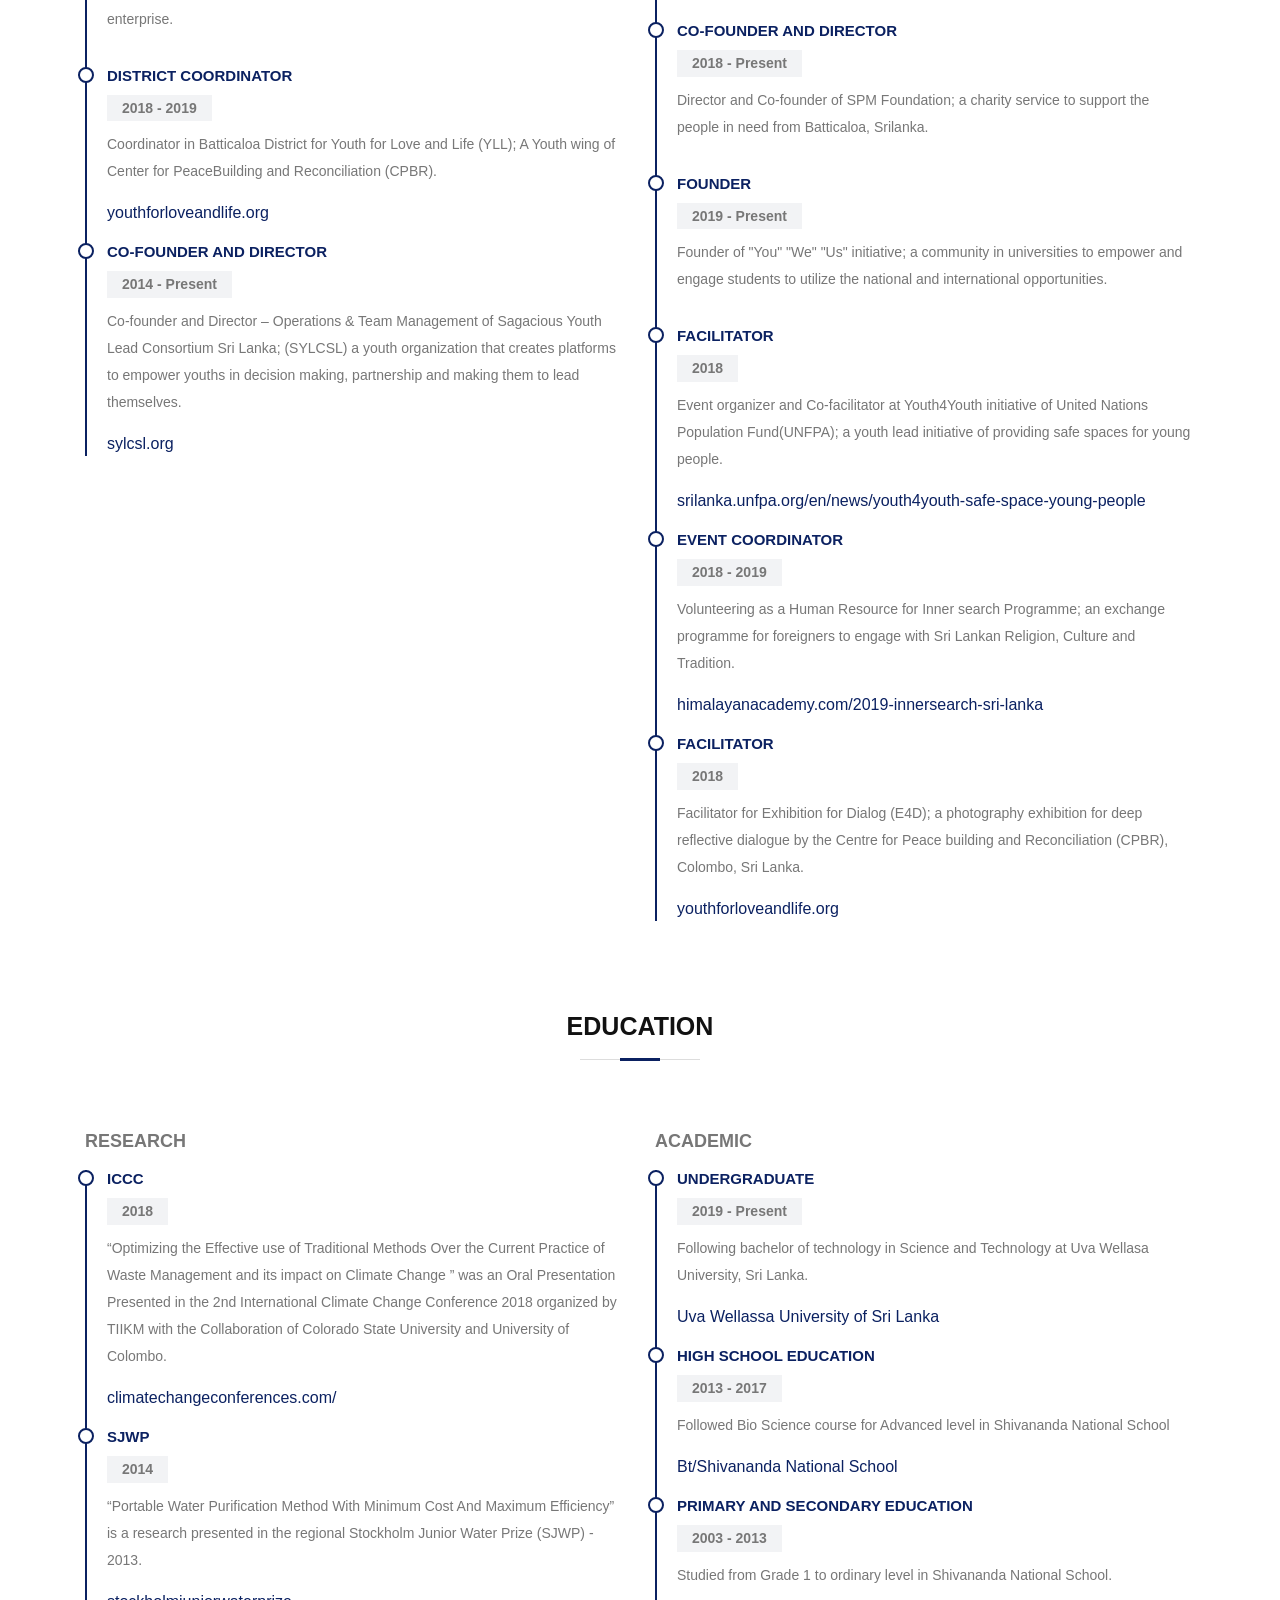
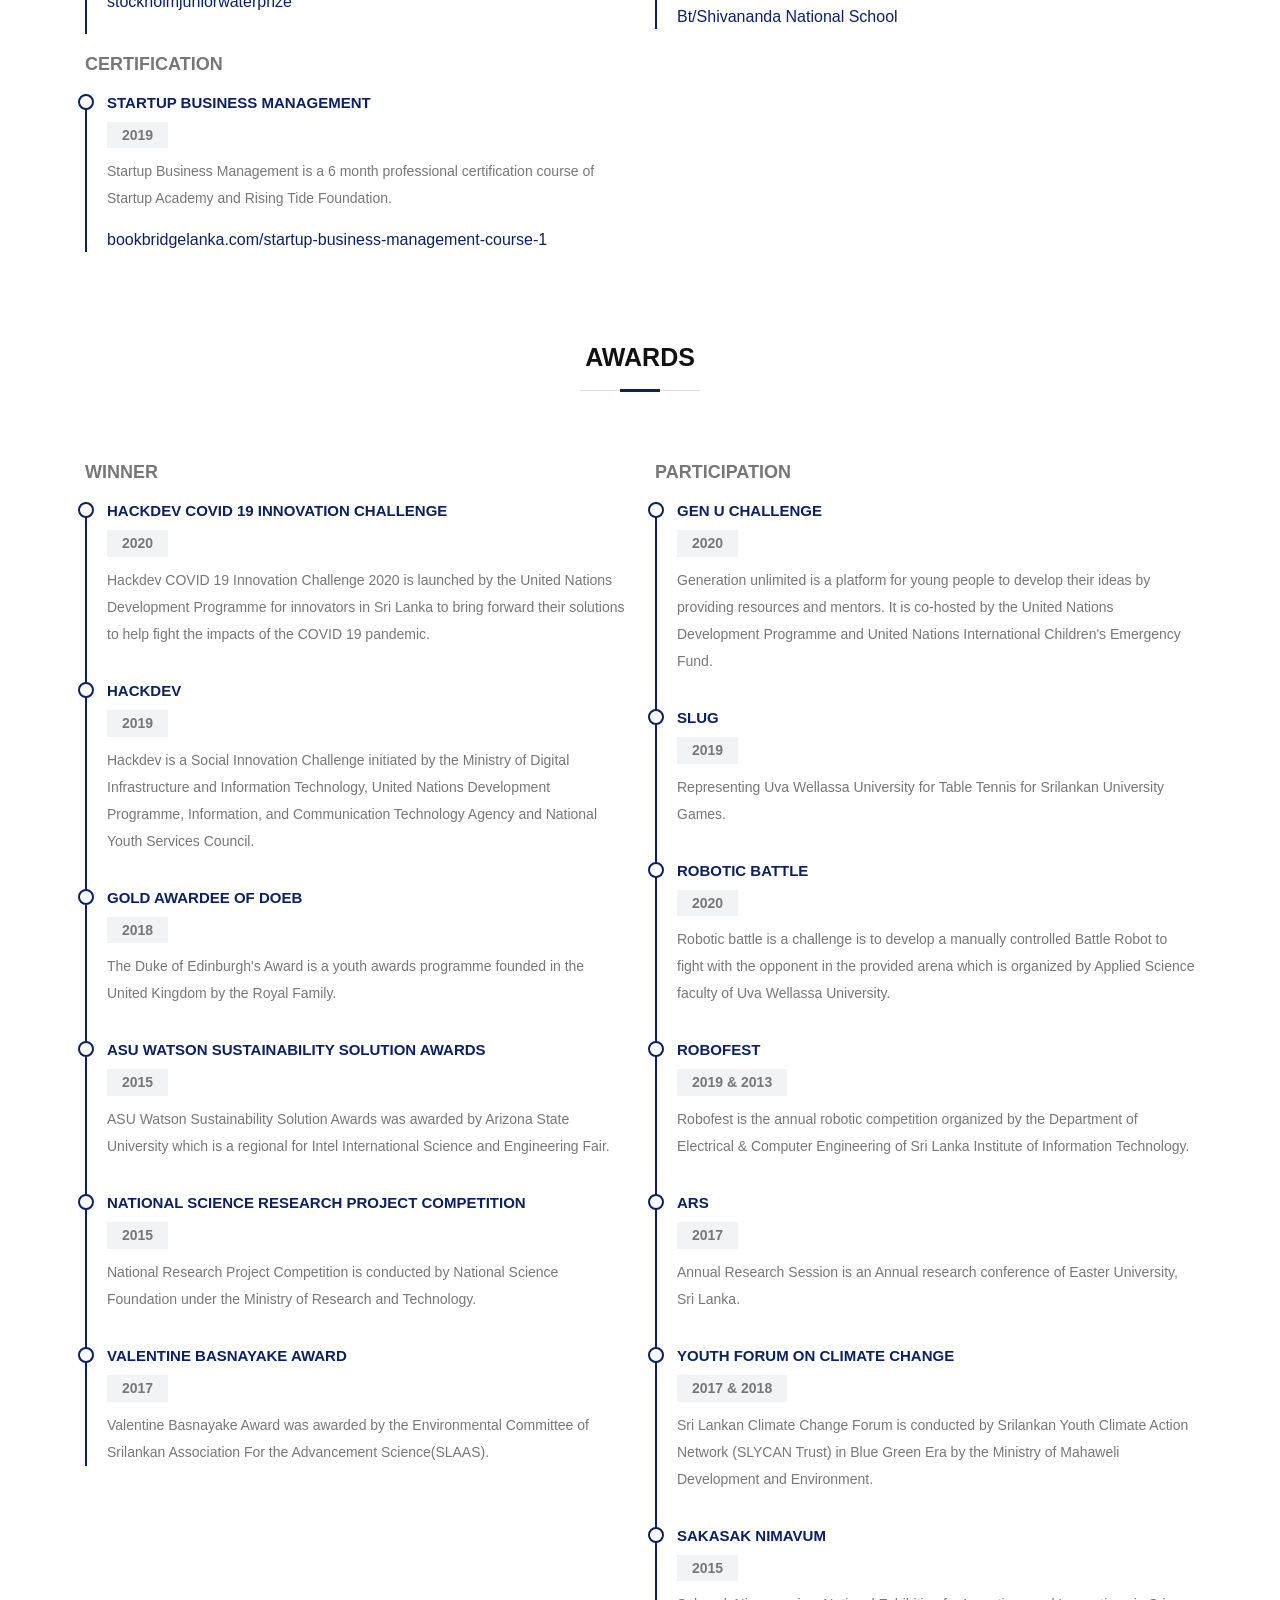
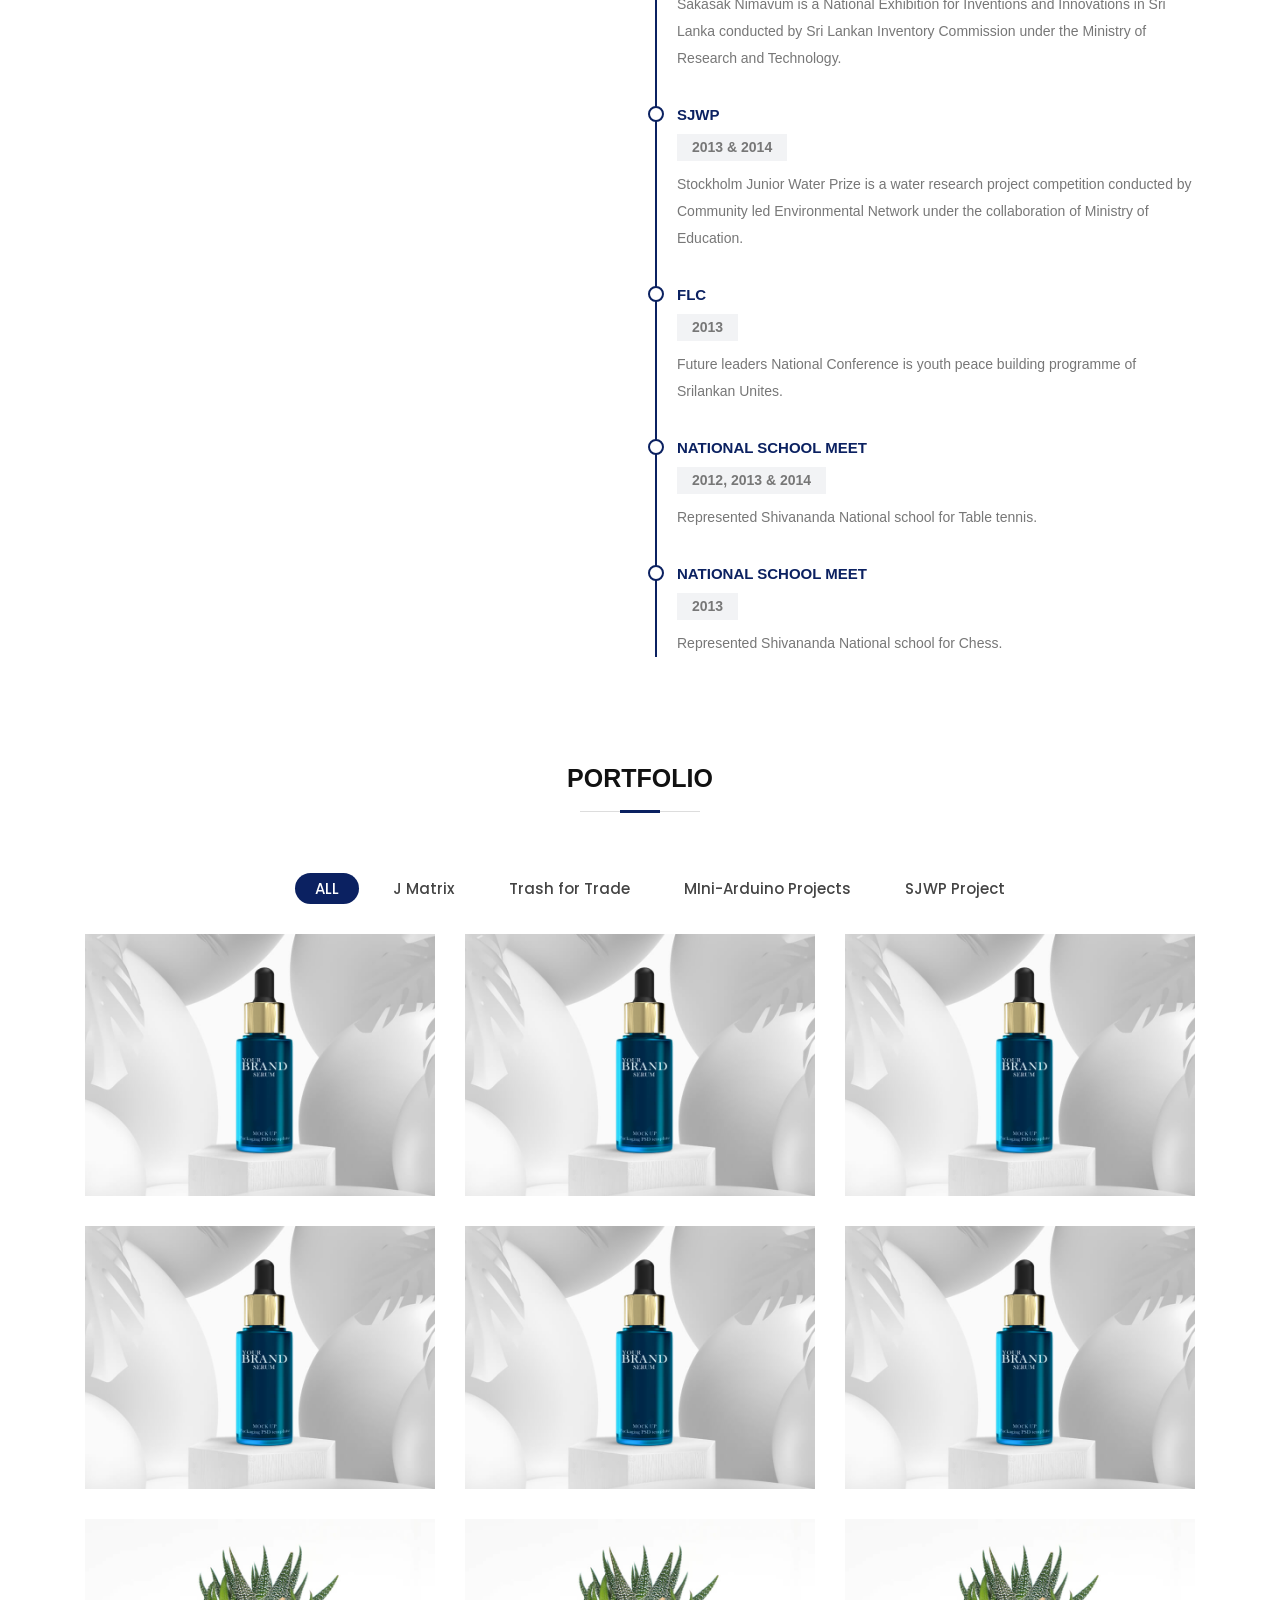
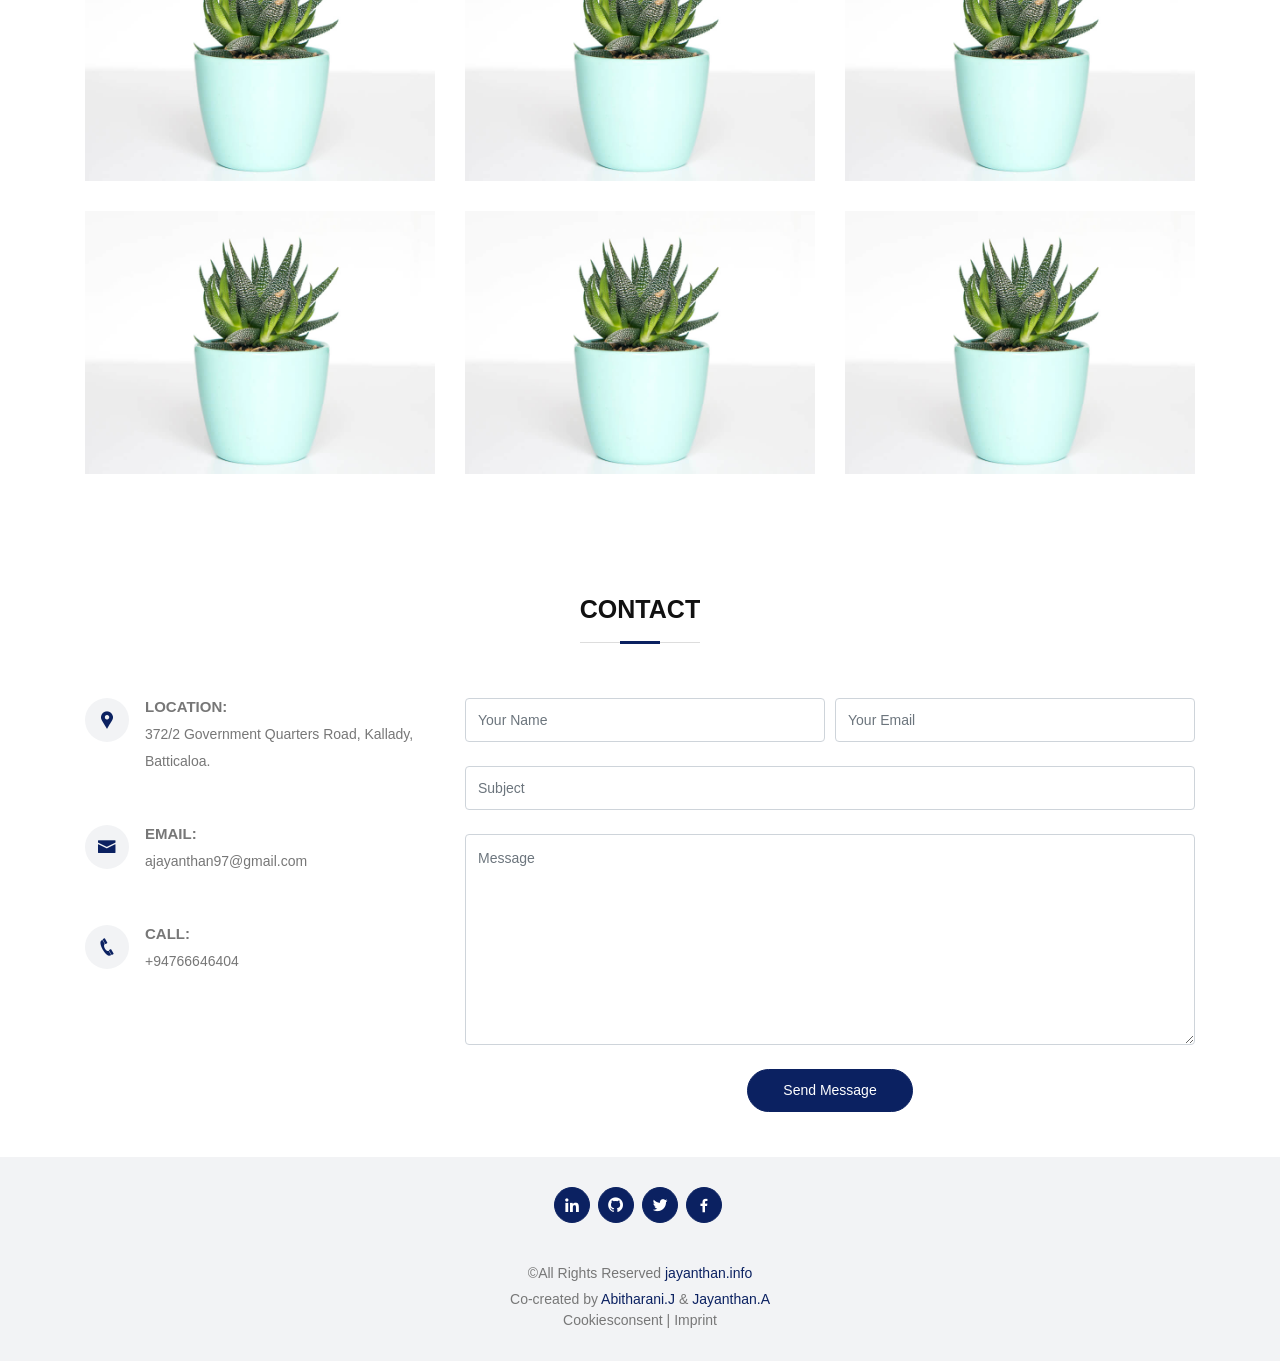
==== commit c0200088: "Add website files" ====
--- a/index.html
+++ b/index.html
@@ -520,25 +520,28 @@
     </section>
 
 
-        <!-- ======= Portfolio Section ======= -->
-        <section id="portfolio" class="portfolio section-bg">
-          <div class="container" data-aos="fade-up">
-
-            <div class="section-title">
-              <h2>Portfolio</h2>
-              </div>
-
-<<<<<<< HEAD
-            <div class="row">
-              <div class="col-lg-12 d-flex justify-content-center" data-aos="fade-up" data-aos-delay="100">
-                <ul id="portfolio-flters">
-                  <li data-filter="*" class="filter-active">J Matrix</li>
-                  <li data-filter=".filter-app">Trash for Trade</li>
-                  <li data-filter=".filter-card">MIni-Arduino Projects</li>
-                  <li data-filter=".filter-web">SJWP Project</li>
-                </ul>
-              </div>
-=======
+    <!-- ======= Portfolio Section ======= -->
+    <section id="portfolio" class="portfolio">
+      <div class="container" data-aos="fade-up">
+
+        <div class="section-title">
+          <h2>Portfolio</h2>
+        </div>
+
+        <div class="row">
+          <div class="col-lg-12 d-flex justify-content-center">
+            <ul id="portfolio-flters">
+              <li data-filter="*" class="filter-active">ALL</li>
+              <li data-filter=".filter-jmatrix">J Matrix</li>
+              <li data-filter=".filter-t4t">Trash for Trade</li>
+              <li data-filter=".filter-arduino">MIni-Arduino Projects</li>
+              <li data-filter=".filter-sjwp">SJWP Project</li>
+            </ul>
+          </div>
+        </div>
+
+        <div class="row portfolio-container">
+
           <div class="col-lg-4 col-md-6 portfolio-item filter-t4t">
             <img src="assets\img\portfolio\portfolio-2.jpg" class="img-fluid" alt="">
             <div class="portfolio-info">
@@ -546,25 +549,9 @@
               <p>App</p>
               <a href="assets/img/portfolio/portfolio-1.jpg" data-gall="portfolioGallery" class="venobox preview-link" title="App 1"><i class="bx bx-plus"></i></a>
               <a href="portfolio-details.html" class="details-link" title="More Details"><i class="bx bx-link"></i></a>
->>>>>>> parent of ddf60fb... Change Image source files
-            </div>
-
-<<<<<<< HEAD
-            <div class="row portfolio-container" data-aos="fade-up" data-aos-delay="200">
-
-              <div class="col-lg-4 col-md-6 portfolio-item filter-app">
-                <div class="portfolio-wrap">
-                  <img src="../assets/img/portfolio/portfolio-1.jpg" class="img-fluid" alt="">
-                  <div class="portfolio-info">
-                    <h4>App 1</h4>
-                    <p>App</p>
-                    <div class="portfolio-links">
-                      <a href="../../assets/img/portfolio/portfolio-1.jpg" data-gall="portfolioGallery" class="venobox" title="App 1"><i class="bx bx-plus"></i></a>
-                    </div>
-                  </div>
-                </div>
-              </div>
-=======
+            </div>
+          </div>
+
           <div class="col-lg-4 col-md-6 portfolio-item filter-t4t">
             <img src="assets\img\portfolio\portfolio-2.jpg" class="img-fluid" alt="">
             <div class="portfolio-info">
@@ -584,116 +571,101 @@
               <a href="portfolio-details.html" class="details-link" title="More Details"><i class="bx bx-link"></i></a>
             </div>
           </div>
->>>>>>> parent of ddf60fb... Change Image source files
-
-              <div class="col-lg-4 col-md-6 portfolio-item filter-web">
-                <div class="portfolio-wrap">
-                  <img src="../assets/img/portfolio/portfolio-2.jpg" class="img-fluid" alt="">
-                  <div class="portfolio-info">
-                    <h4>Web 3</h4>
-                    <p>Web</p>
-                    <div class="portfolio-links">
-                      <a href="../assets/img/portfolio/portfolio-2.jpg" data-gall="portfolioGallery" class="venobox" title="Web 3"><i class="bx bx-plus"></i></a>
-                    </div>
-                  </div>
-                </div>
-              </div>
-
-              <div class="col-lg-4 col-md-6 portfolio-item filter-app">
-                <div class="portfolio-wrap">
-                  <img src="assets/img/portfolio/portfolio-3.jpg" class="img-fluid" alt="">
-                  <div class="portfolio-info">
-                    <h4>App 2</h4>
-                    <p>App</p>
-                    <div class="portfolio-links">
-                      <a href="../assets/img/portfolio/portfolio-3.jpg" data-gall="portfolioGallery" class="venobox" title="App 2"><i class="bx bx-plus"></i></a>
-                    </div>
-                  </div>
-                </div>
-              </div>
-
-              <div class="col-lg-4 col-md-6 portfolio-item filter-card">
-                <div class="portfolio-wrap">
-                  <img src="assets/img/portfolio/portfolio-4.jpg" class="img-fluid" alt="">
-                  <div class="portfolio-info">
-                    <h4>Card 2</h4>
-                    <p>Card</p>
-                    <div class="portfolio-links">
-                      <a href="../assets/img/portfolio/portfolio-4.jpg" data-gall="portfolioGallery" class="venobox" title="Card 2"><i class="bx bx-plus"></i></a>
-                    </div>
-                  </div>
-                </div>
-              </div>
-
-              <div class="col-lg-4 col-md-6 portfolio-item filter-web">
-                <div class="portfolio-wrap">
-                  <img src="assets/img/portfolio/portfolio-5.jpg" class="img-fluid" alt="">
-                  <div class="portfolio-info">
-                    <h4>Web 2</h4>
-                    <p>Web</p>
-                    <div class="portfolio-links">
-                      <a href="assets/img/portfolio/portfolio-5.jpg" data-gall="portfolioGallery" class="venobox" title="Web 2"><i class="bx bx-plus"></i></a>
-                    </div>
-                  </div>
-                </div>
-              </div>
-
-              <div class="col-lg-4 col-md-6 portfolio-item filter-app">
-                <div class="portfolio-wrap">
-                  <img src="assets/img/portfolio/portfolio-6.jpg" class="img-fluid" alt="">
-                  <div class="portfolio-info">
-                    <h4>App 3</h4>
-                    <p>App</p>
-                    <div class="portfolio-links">
-                      <a href="assets/img/portfolio/portfolio-6.jpg" data-gall="portfolioGallery" class="venobox" title="App 3"><i class="bx bx-plus"></i></a>
-                    </div>
-                  </div>
-                </div>
-              </div>
-
-              <div class="col-lg-4 col-md-6 portfolio-item filter-card">
-                <div class="portfolio-wrap">
-                  <img src="assets/img/portfolio/portfolio-7.jpg" class="img-fluid" alt="">
-                  <div class="portfolio-info">
-                    <h4>Card 1</h4>
-                    <p>Card</p>
-                    <div class="portfolio-links">
-                      <a href="assets/img/portfolio/portfolio-7.jpg" data-gall="portfolioGallery" class="venobox" title="Card 1"><i class="bx bx-plus"></i></a>
-                    </div>
-                  </div>
-                </div>
-              </div>
-
-              <div class="col-lg-4 col-md-6 portfolio-item filter-card">
-                <div class="portfolio-wrap">
-                  <img src="assets/img/portfolio/portfolio-8.jpg" class="img-fluid" alt="">
-                  <div class="portfolio-info">
-                    <h4>Card 3</h4>
-                    <p>Card</p>
-                    <div class="portfolio-links">
-                      <a href="assets/img/portfolio/portfolio-8.jpg" data-gall="portfolioGallery" class="venobox" title="Card 3"><i class="bx bx-plus"></i></a>
-                    </div>
-                  </div>
-                </div>
-              </div>
-
-              <div class="col-lg-4 col-md-6 portfolio-item filter-web">
-                <div class="portfolio-wrap">
-                  <img src="assets/img/portfolio/portfolio-9.jpg" class="img-fluid" alt="">
-                  <div class="portfolio-info">
-                    <h4>Web 3</h4>
-                    <p>Web</p>
-                    <div class="portfolio-links">
-                      <a href="assets/img/portfolio/portfolio-9.jpg" data-gall="portfolioGallery" class="venobox" title="Web 3"><i class="bx bx-plus"></i></a>
-                    </div>
-                  </div>
-                </div>
-              </div>
-
-            </div>
-
-          </div>
-        </section><!-- End Portfolio Section -->
+
+          <div class="col-lg-4 col-md-6 portfolio-item filter-arduino">
+            <img src="assets/img/portfolio/portfolio-2.jpg" class="img-fluid" alt="">
+            <div class="portfolio-info">
+              <h4>Web 3</h4>
+              <p>Web</p>
+              <a href="assets/img/portfolio/portfolio-2.jpg" data-gall="portfolioGallery" class="venobox preview-link" title="Web 3"><i class="bx bx-plus"></i></a>
+              <a href="portfolio-details.html" class="details-link" title="More Details"><i class="bx bx-link"></i></a>
+            </div>
+          </div>
+
+          <div class="col-lg-4 col-md-6 portfolio-item filter-arduino">
+            <img src="assets/img/portfolio/portfolio-2.jpg" class="img-fluid" alt="">
+            <div class="portfolio-info">
+              <h4>Web 3</h4>
+              <p>Web</p>
+              <a href="assets/img/portfolio/portfolio-2.jpg" data-gall="portfolioGallery" class="venobox preview-link" title="Web 3"><i class="bx bx-plus"></i></a>
+              <a href="portfolio-details.html" class="details-link" title="More Details"><i class="bx bx-link"></i></a>
+            </div>
+          </div>
+
+          <div class="col-lg-4 col-md-6 portfolio-item filter-arduino">
+            <img src="assets/img/portfolio/portfolio-2.jpg" class="img-fluid" alt="">
+            <div class="portfolio-info">
+              <h4>Web 3</h4>
+              <p>Web</p>
+              <a href="assets/img/portfolio/portfolio-2.jpg" data-gall="portfolioGallery" class="venobox preview-link" title="Web 3"><i class="bx bx-plus"></i></a>
+              <a href="portfolio-details.html" class="details-link" title="More Details"><i class="bx bx-link"></i></a>
+            </div>
+          </div>
+
+          <div class="col-lg-4 col-md-6 portfolio-item filter-sjwp">
+            <img src="assets/img/portfolio/portfolio-4.jpg" class="img-fluid" alt="">
+            <div class="portfolio-info">
+              <h4>Card 2</h4>
+              <p>Card</p>
+              <a href="assets/img/portfolio/portfolio-4.jpg" data-gall="portfolioGallery" class="venobox preview-link" title="Card 2"><i class="bx bx-plus"></i></a>
+              <a href="portfolio-details.html" class="details-link" title="More Details"><i class="bx bx-link"></i></a>
+            </div>
+          </div>
+
+          <div class="col-lg-4 col-md-6 portfolio-item filter-sjwp">
+            <img src="assets/img/portfolio/portfolio-4.jpg" class="img-fluid" alt="">
+            <div class="portfolio-info">
+              <h4>Card 2</h4>
+              <p>Card</p>
+              <a href="assets/img/portfolio/portfolio-4.jpg" data-gall="portfolioGallery" class="venobox preview-link" title="Card 2"><i class="bx bx-plus"></i></a>
+              <a href="portfolio-details.html" class="details-link" title="More Details"><i class="bx bx-link"></i></a>
+            </div>
+          </div>
+
+          <div class="col-lg-4 col-md-6 portfolio-item filter-sjwp">
+            <img src="assets/img/portfolio/portfolio-4.jpg" class="img-fluid" alt="">
+            <div class="portfolio-info">
+              <h4>Card 2</h4>
+              <p>Card</p>
+              <a href="assets/img/portfolio/portfolio-4.jpg" data-gall="portfolioGallery" class="venobox preview-link" title="Card 2"><i class="bx bx-plus"></i></a>
+              <a href="portfolio-details.html" class="details-link" title="More Details"><i class="bx bx-link"></i></a>
+            </div>
+          </div>
+
+          <div class="col-lg-4 col-md-6 portfolio-item filter-jmatrix">
+            <img src="assets/img/portfolio/portfolio-4.jpg" class="img-fluid" alt="">
+            <div class="portfolio-info">
+              <h4>Card 2</h4>
+              <p>Card</p>
+              <a href="assets/img/portfolio/portfolio-4.jpg" data-gall="portfolioGallery" class="venobox preview-link" title="Card 2"><i class="bx bx-plus"></i></a>
+              <a href="portfolio-details.html" class="details-link" title="More Details"><i class="bx bx-link"></i></a>
+            </div>
+          </div>
+
+          <div class="col-lg-4 col-md-6 portfolio-item filter-jmatrix">
+            <img src="assets/img/portfolio/portfolio-4.jpg" class="img-fluid" alt="">
+            <div class="portfolio-info">
+              <h4>Card 2</h4>
+              <p>Card</p>
+              <a href="assets/img/portfolio/portfolio-4.jpg" data-gall="portfolioGallery" class="venobox preview-link" title="Card 2"><i class="bx bx-plus"></i></a>
+              <a href="portfolio-details.html" class="details-link" title="More Details"><i class="bx bx-link"></i></a>
+            </div>
+          </div>
+
+          <div class="col-lg-4 col-md-6 portfolio-item filter-jmatrix">
+            <img src="assets/img/portfolio/portfolio-4.jpg" class="img-fluid" alt="">
+            <div class="portfolio-info">
+              <h4>Card 2</h4>
+              <p>Card</p>
+              <a href="assets/img/portfolio/portfolio-4.jpg" data-gall="portfolioGallery" class="venobox preview-link" title="Card 2"><i class="bx bx-plus"></i></a>
+              <a href="portfolio-details.html" class="details-link" title="More Details"><i class="bx bx-link"></i></a>
+            </div>
+          </div>
+
+        </div>
+
+      </div>
+    </section><!-- End Portfolio Section -->
 
     <!-- ======= Contact Section ======= -->
     <section id="contact" class="contact">
--- a/assets/css/style.css
+++ b/assets/css/style.css
@@ -58,171 +58,171 @@
     transition-delay: 0 !important;
   }
 }
-
+
 /*--------------------------------------------------------------
 # Header
---------------------------------------------------------------*/
-#header {
-padding: 6px 0;
-height: 55px;
-position: fixed;
-left: 0;
-top: 0;
-right: 0;
-transition: all 0.5s;
-z-index: 997;
-}
-
-#header.header-scrolled, #header.header-inner-pages {
-  background: rgb(255, 255, 255);
-}
-
+--------------------------------------------------------------*/
+#header {
+padding: 6px 0;
+height: 55px;
+position: fixed;
+left: 0;
+top: 0;
+right: 0;
+transition: all 0.5s;
+z-index: 997;
+}
+
+#header.header-scrolled, #header.header-inner-pages {
+  background: rgb(255, 255, 255);
+}
+
 /*--------------------------------------------------------------
 # Navigation Menu
---------------------------------------------------------------*/
-/* Desktop Navigation */
-.nav-menu ul {
-  margin: 0;
-  padding: 0 140px 0 140px;
-  list-style: none;
-}
-
-.nav-menu > ul {
-  display: flex;
-}
-
-.nav-menu > ul > li {
-  position: relative;
-  white-space: nowrap;
-  padding: 10px 0 10px 28px;
-}
-
-.nav-menu ul li .underline{
-  height: 3px;
-  background-color: transparent;
-  width: 0%;
-  transition: width 0.2s, background-color 0.5s;
-  margin: 0 auto;
-}
-
-.nav-menu ul li.active .underline{
-  width: 100%;
-  background-color: #0B2161;
-}
-
-.nav-menu ul li:hover .underline{
-  width: 100%;
-  background-color: #0B2161;
-}
-
-.nav-menu ul li:active .underline{
-  transition: none;
-  background-color: #0B2161;
-}
-
-.nav-menu a {
-  display: block;
-  position: relative;
-  color: #0B2161;
-  transition: 0.3s;
-  font-size: 15px;
-  font-family: "Lora", sans-serif;
-  font-weight: 700;
-  text-transform: uppercase;
-}
-
-.nav-menu a:hover, .nav-menu .active > a, .nav-menu li:hover > a {
-  color: #0B2161;
-}
-
-@media (min-width: 992px) and (max-width: 1200px) {
-  .nav-menu ul {
-    padding: 0;
-  }
-}
-
-/* Mobile Navigation */
-.mobile-nav-toggle {
-  position: fixed;
-  top: 18px;
-  right: 15px;
-  z-index: 9992;
-  border: 0;
-  background: none;
-  font-size: 24px;
-  transition: all 0.4s;
-  outline: none !important;
-  line-height: 1;
-  cursor: pointer;
-  text-align: right;
-}
-
-.mobile-nav-toggle i {
-  color: #0B2161;
-}
-
-.mobile-nav {
-  position: fixed;
-  top: 55px;
-  right: 0;
-  bottom: 0;
-  left: 0;
-  z-index: 9999;
-  overflow-y: auto;
-  background: rgba(255,255,255);
-  transition: ease-in-out 0.2s;
-  opacity: 0;
-  visibility: hidden;
-  padding: 10px 0;
-}
-
-.mobile-nav * {
-  margin: 0;
-  padding: 0;
-  list-style: none;
-}
-
-.mobile-nav a {
-  display: block;
-  position: relative;
-  color: #0B2161;
-  padding: 15px 20px;
-  font-size: 15px;
-  text-transform: uppercase;
-  font-weight: 600;
-  outline: none;
-  text-align: center;
-}
-
-.mobile-nav a:hover, .mobile-nav .active > a, .mobile-nav li:hover > a {
-  color: #fff;
-  text-decoration: none;
-  background: #0B2161;
-}
-
-.mobile-nav-overly {
-  width: 100%;
-  height: 100%;
-  z-index: 9997;
-  top: 0;
-  left: 0;
-  position: fixed;
-  overflow: hidden;
-  display: none;
-  transition: ease-in-out 0.2s;
-}
-
-.mobile-nav-active {
-  overflow: hidden;
-}
-
-.mobile-nav-active .mobile-nav {
-  opacity: 1;
-  visibility: visible;
-}
-
-.mobile-nav-active .mobile-nav-toggle i {
-  color: #0B2161;
+--------------------------------------------------------------*/
+/* Desktop Navigation */
+.nav-menu ul {
+  margin: 0;
+  padding: 0 140px 0 140px;
+  list-style: none;
+}
+
+.nav-menu > ul {
+  display: flex;
+}
+
+.nav-menu > ul > li {
+  position: relative;
+  white-space: nowrap;
+  padding: 10px 0 10px 28px;
+}
+
+.nav-menu ul li .underline{
+  height: 3px;
+  background-color: transparent;
+  width: 0%;
+  transition: width 0.2s, background-color 0.5s;
+  margin: 0 auto;
+}
+
+.nav-menu ul li.active .underline{
+  width: 100%;
+  background-color: #0B2161;
+}
+
+.nav-menu ul li:hover .underline{
+  width: 100%;
+  background-color: #0B2161;
+}
+
+.nav-menu ul li:active .underline{
+  transition: none;
+  background-color: #0B2161;
+}
+
+.nav-menu a {
+  display: block;
+  position: relative;
+  color: #0B2161;
+  transition: 0.3s;
+  font-size: 15px;
+  font-family: "Lora", sans-serif;
+  font-weight: 700;
+  text-transform: uppercase;
+}
+
+.nav-menu a:hover, .nav-menu .active > a, .nav-menu li:hover > a {
+  color: #0B2161;
+}
+
+@media (min-width: 992px) and (max-width: 1200px) {
+  .nav-menu ul {
+    padding: 0;
+  }
+}
+
+/* Mobile Navigation */
+.mobile-nav-toggle {
+  position: fixed;
+  top: 18px;
+  right: 15px;
+  z-index: 9992;
+  border: 0;
+  background: none;
+  font-size: 24px;
+  transition: all 0.4s;
+  outline: none !important;
+  line-height: 1;
+  cursor: pointer;
+  text-align: right;
+}
+
+.mobile-nav-toggle i {
+  color: #0B2161;
+}
+
+.mobile-nav {
+  position: fixed;
+  top: 55px;
+  right: 0;
+  bottom: 0;
+  left: 0;
+  z-index: 9999;
+  overflow-y: auto;
+  background: rgba(255,255,255);
+  transition: ease-in-out 0.2s;
+  opacity: 0;
+  visibility: hidden;
+  padding: 10px 0;
+}
+
+.mobile-nav * {
+  margin: 0;
+  padding: 0;
+  list-style: none;
+}
+
+.mobile-nav a {
+  display: block;
+  position: relative;
+  color: #0B2161;
+  padding: 15px 20px;
+  font-size: 15px;
+  text-transform: uppercase;
+  font-weight: 600;
+  outline: none;
+  text-align: center;
+}
+
+.mobile-nav a:hover, .mobile-nav .active > a, .mobile-nav li:hover > a {
+  color: #fff;
+  text-decoration: none;
+  background: #0B2161;
+}
+
+.mobile-nav-overly {
+  width: 100%;
+  height: 100%;
+  z-index: 9997;
+  top: 0;
+  left: 0;
+  position: fixed;
+  overflow: hidden;
+  display: none;
+  transition: ease-in-out 0.2s;
+}
+
+.mobile-nav-active {
+  overflow: hidden;
+}
+
+.mobile-nav-active .mobile-nav {
+  opacity: 1;
+  visibility: visible;
+}
+
+.mobile-nav-active .mobile-nav-toggle i {
+  color: #0B2161;
 }
 
 /*--------------------------------------------------------------
@@ -368,8 +368,8 @@
 # About
 --------------------------------------------------------------*/
 .about .content p{
-color: #777;
-font-weight: 10;
+color: #555;
+font-weight: 100;
 font-size: 14px;
 line-height: 27px;
 }
@@ -571,157 +571,91 @@
 /*--------------------------------------------------------------
 # Portfolio
 --------------------------------------------------------------*/
-.portfolio .portfolio-item {
-  margin-bottom: 30px;
-}
-
 .portfolio #portfolio-flters {
-  padding: 0;
-  margin: 0 auto 25px auto;
   list-style: none;
-  text-align: center;
-  background: #fff;
-  border-radius: 50px;
-  padding: 2px 15px;
+  margin-bottom: 20px;
 }
 
 .portfolio #portfolio-flters li {
   cursor: pointer;
   display: inline-block;
-  padding: 10px 15px;
+  margin: 10px 5px;
   font-size: 15px;
-  font-weight: 600;
+  font-weight: 500;
   line-height: 1;
-  text-transform: uppercase;
-  color: #777;
-  margin-bottom: 5px;
-  transition: all 0.3s ease-in-out;
+  color: #444444;
+  transition: all 0.3s;
+  padding: 8px 20px;
+  border-radius: 50px;
+  font-family: "Poppins", sans-serif;
 }
 
 .portfolio #portfolio-flters li:hover, .portfolio #portfolio-flters li.filter-active {
-  color: #0B2161;
-}
-
-.portfolio #portfolio-flters li:last-child {
-  margin-right: 0;
-}
-
-.portfolio .portfolio-wrap {
-  transition: 0.3s;
-  position: relative;
+  background: #0B2161;
+  color: #fff;
+}
+
+.portfolio .portfolio-item {
+  margin-bottom: 30px;
+}
+
+.portfolio .portfolio-item .portfolio-img {
   overflow: hidden;
-  z-index: 1;
-  background: rgba(69, 80, 91, 0.8);
-}
-
-.portfolio .portfolio-wrap::before {
-  content: "";
-  background: rgba(255, 255, 255, 0.7);
-  position: absolute;
-  left: 30px;
-  right: 30px;
-  top: 30px;
-  bottom: 30px;
-  transition: all ease-in-out 0.3s;
-  z-index: 2;
-  opacity: 0;
-}
-
-.portfolio .portfolio-wrap .portfolio-info {
+}
+
+.portfolio .portfolio-item .portfolio-img img {
+  transition: all 0.6s;
+}
+
+.portfolio .portfolio-item .portfolio-info {
   opacity: 0;
   position: absolute;
-  top: 0;
-  left: 0;
-  right: 0;
+  left: 15px;
   bottom: 0;
-  text-align: center;
   z-index: 3;
-  transition: all ease-in-out 0.3s;
-  display: flex;
-  flex-direction: column;
-  justify-content: center;
-  align-items: center;
-}
-
-.portfolio .portfolio-wrap .portfolio-info::before {
-  display: block;
-  content: "";
-  width: 48px;
-  height: 48px;
+  right: 15px;
+  transition: all 0.3s;
+  background: rgba(55, 81, 126, 0.8);
+  padding: 10px 15px;
+}
+
+.portfolio .portfolio-item .portfolio-info h4 {
+  font-size: 18px;
+  color: #fff;
+  font-weight: 600;
+  color: #fff;
+  margin-bottom: 0px;
+}
+
+.portfolio .portfolio-item .portfolio-info p {
+  color: #f9fcfe;
+  font-size: 14px;
+  margin-bottom: 0;
+}
+
+.portfolio .portfolio-item .portfolio-info .preview-link, .portfolio .portfolio-item .portfolio-info .details-link {
   position: absolute;
-  top: 35px;
-  left: 35px;
-  border-top: 3px solid #d7dce1;
-  border-left: 3px solid #d7dce1;
-  transition: all 0.5s ease 0s;
-  z-index: 9994;
-}
-
-.portfolio .portfolio-wrap .portfolio-info::after {
-  display: block;
-  content: "";
-  width: 48px;
-  height: 48px;
-  position: absolute;
-  bottom: 35px;
-  right: 35px;
-  border-bottom: 3px solid #d7dce1;
-  border-right: 3px solid #d7dce1;
-  transition: all 0.5s ease 0s;
-  z-index: 9994;
-}
-
-.portfolio .portfolio-wrap .portfolio-info h4 {
-  font-size: 20px;
-  color: #45505b;
-  font-weight: 600;
-}
-
-.portfolio .portfolio-wrap .portfolio-info p {
-  color: #45505b;
-  font-size: 14px;
-  text-transform: uppercase;
-  padding: 0;
-  margin: 0;
-}
-
-.portfolio .portfolio-wrap .portfolio-links {
-  text-align: center;
-  z-index: 4;
-}
-
-.portfolio .portfolio-wrap .portfolio-links a {
-  color: #45505b;
-  margin: 0 2px;
-  font-size: 28px;
-  display: inline-block;
+  right: 40px;
+  font-size: 24px;
+  top: calc(50% - 18px);
+  color: #fff;
   transition: 0.3s;
 }
 
-.portfolio .portfolio-wrap .portfolio-links a:hover {
-  color: #0B2161;
-}
-
-.portfolio .portfolio-wrap:hover::before {
-  top: 0;
-  left: 0;
-  right: 0;
-  bottom: 0;
+.portfolio .portfolio-item .portfolio-info .preview-link:hover, .portfolio .portfolio-item .portfolio-info .details-link:hover {
+  color: #0B2161;
+}
+
+.portfolio .portfolio-item .portfolio-info .details-link {
+  right: 10px;
+}
+
+.portfolio .portfolio-item:hover .portfolio-img img {
+  transform: scale(1.15);
+}
+
+.portfolio .portfolio-item:hover .portfolio-info {
   opacity: 1;
-}
-
-.portfolio .portfolio-wrap:hover .portfolio-info {
-  opacity: 1;
-}
-
-.portfolio .portfolio-wrap:hover .portfolio-info::before {
-  top: 15px;
-  left: 15px;
-}
-
-.portfolio .portfolio-wrap:hover .portfolio-info::after {
-  bottom: 15px;
-  right: 15px;
 }
 
 /*-------------------------------------------------------------
